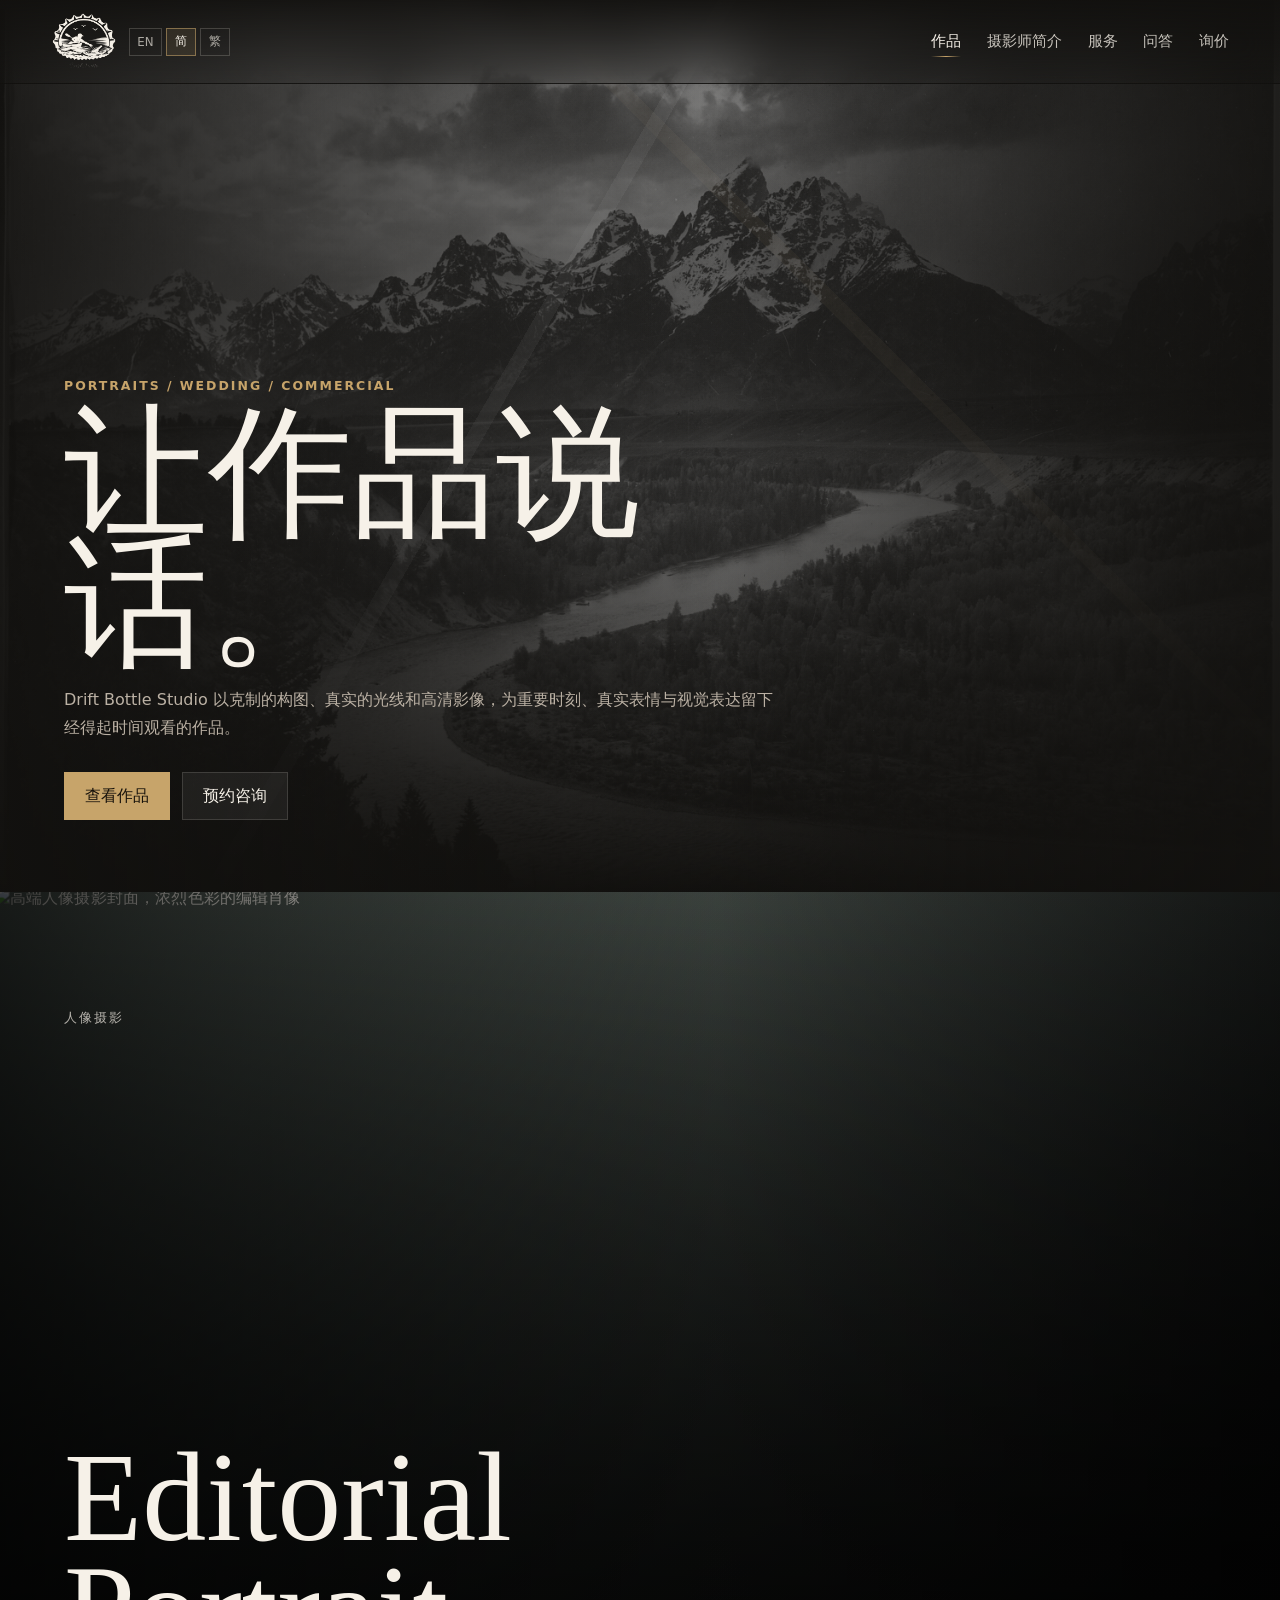
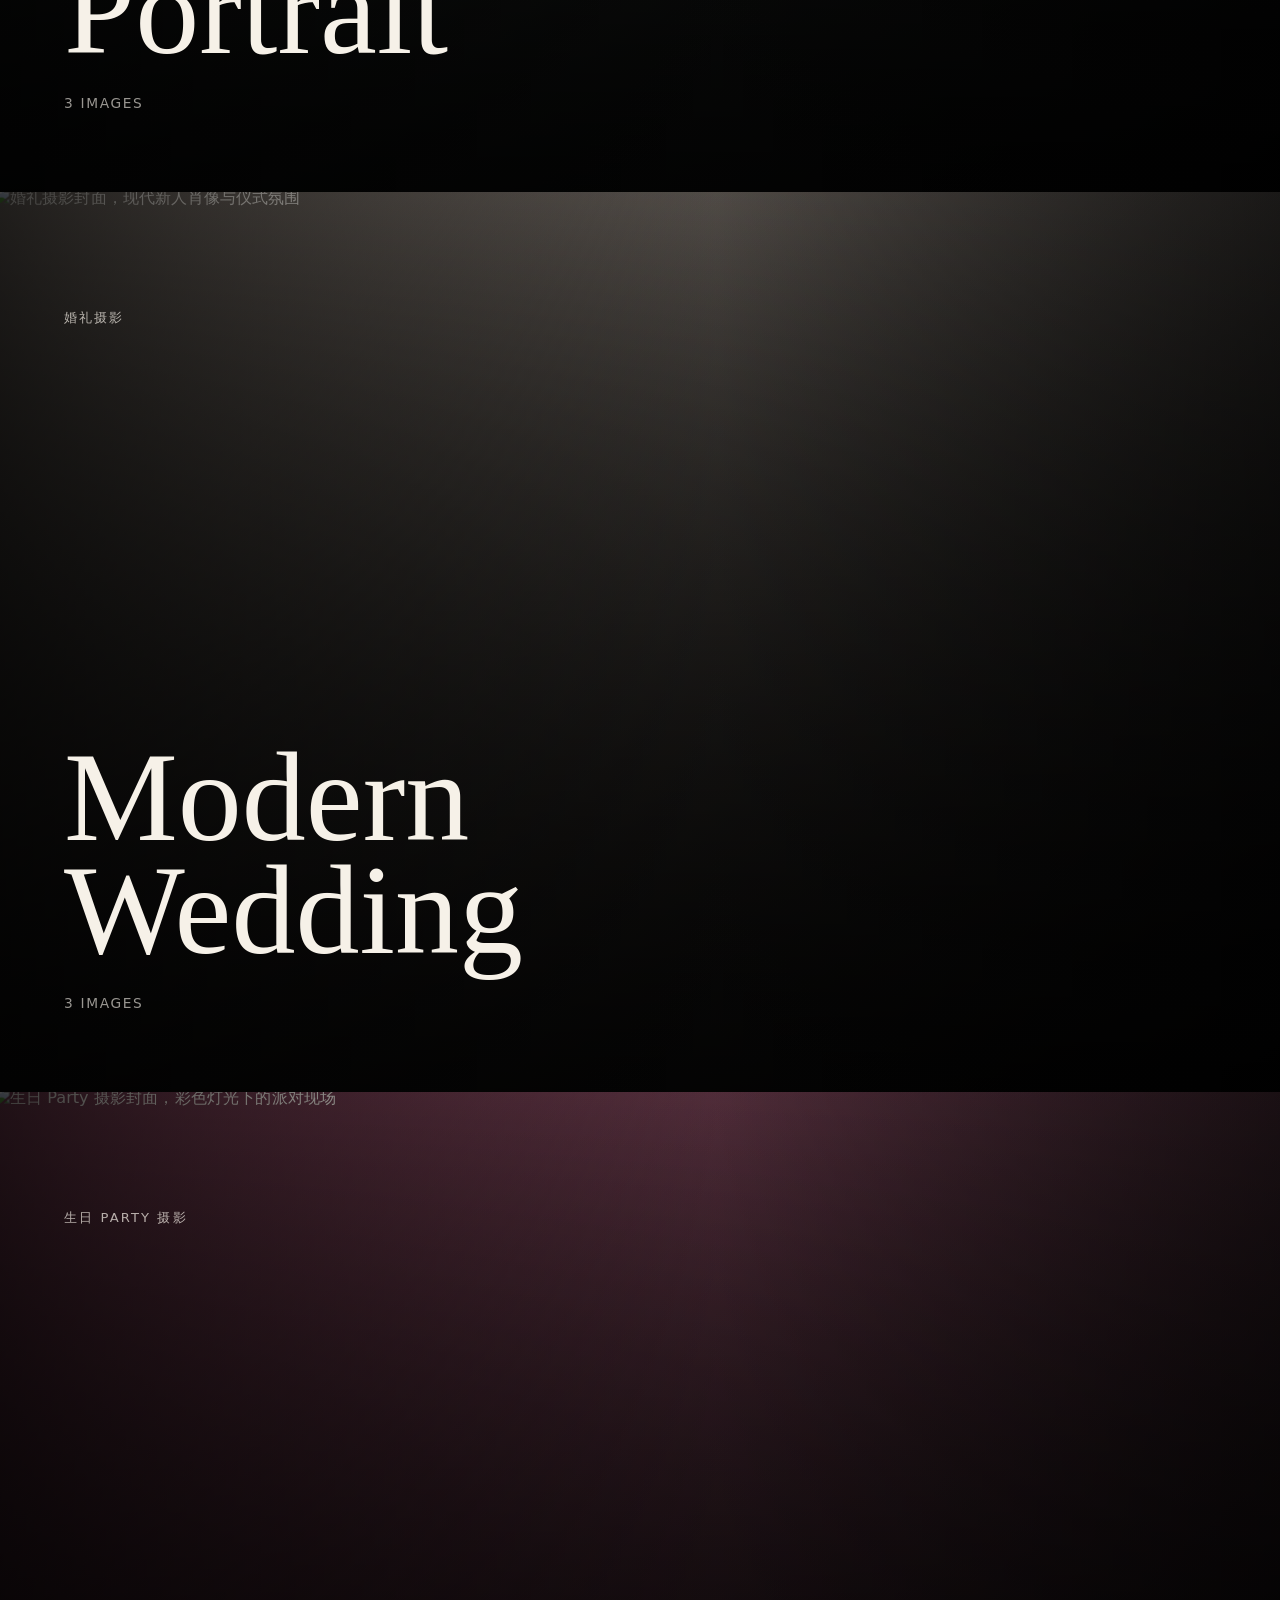
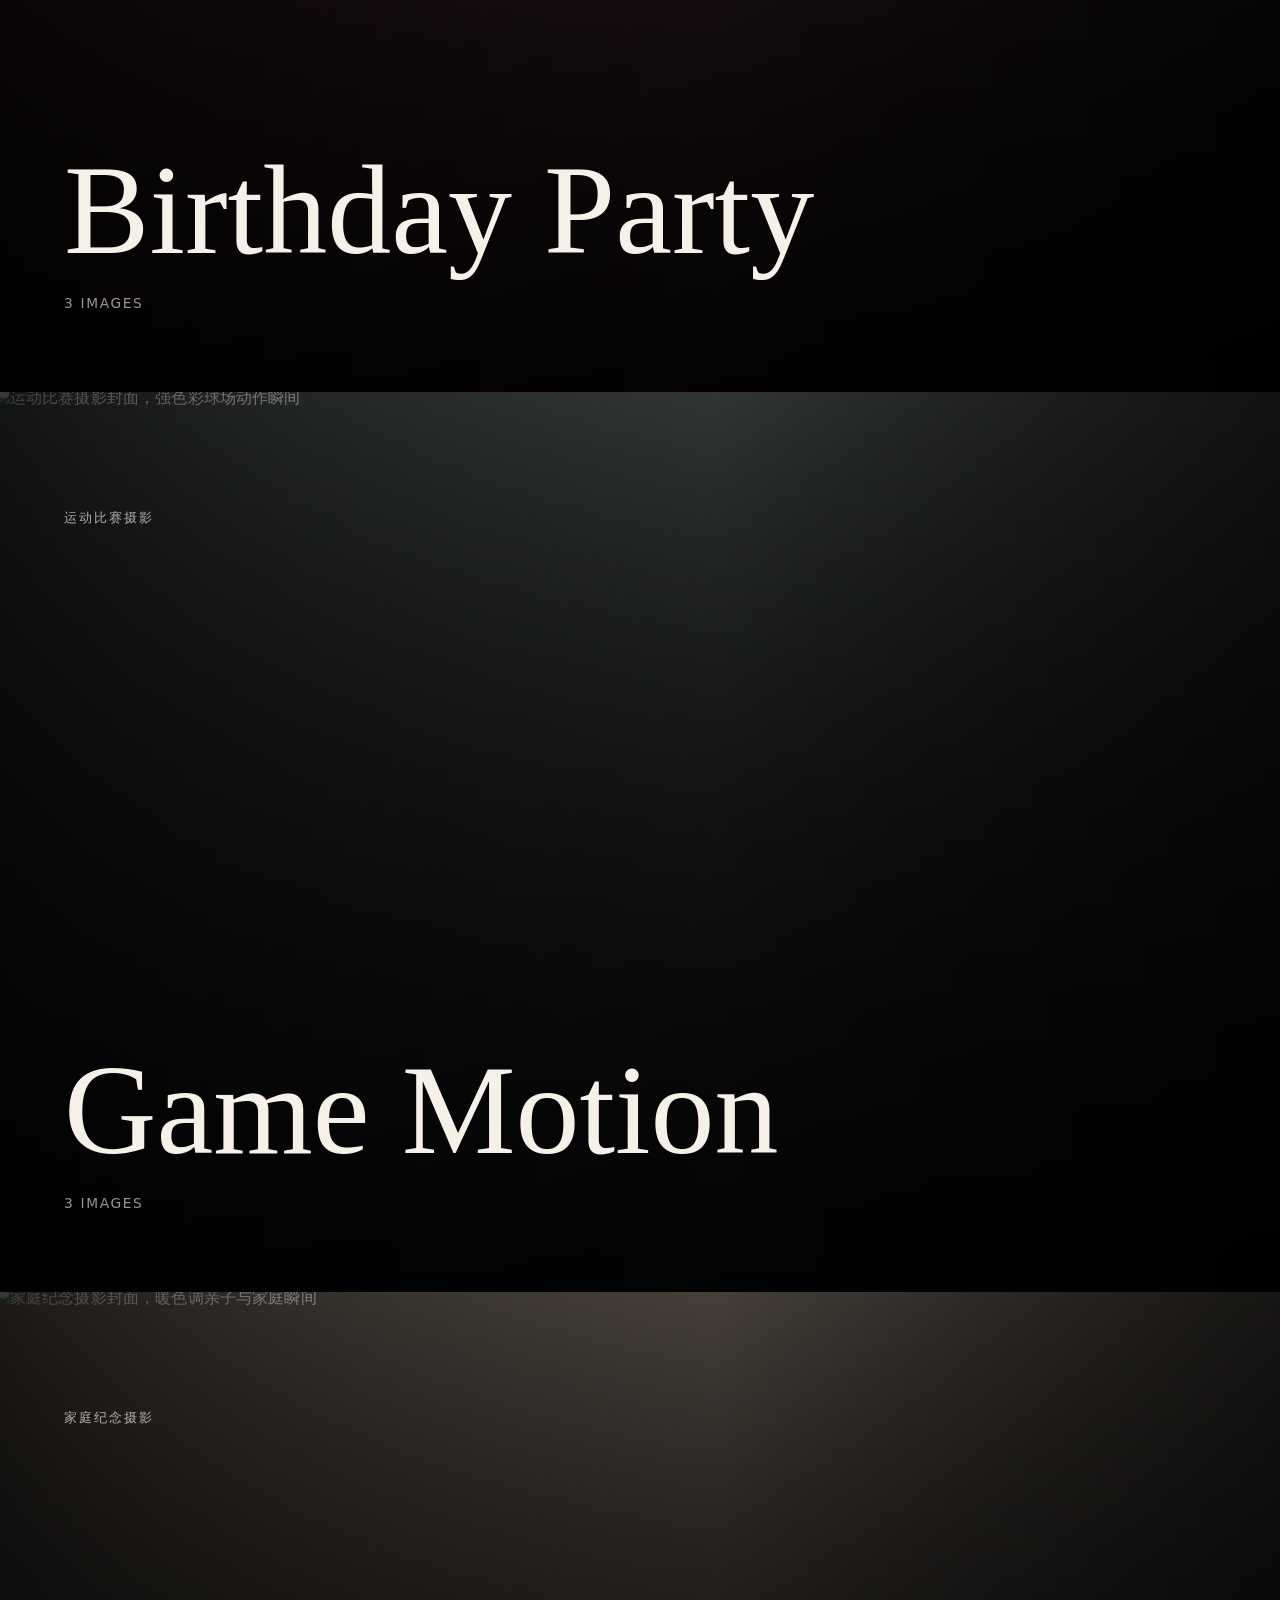
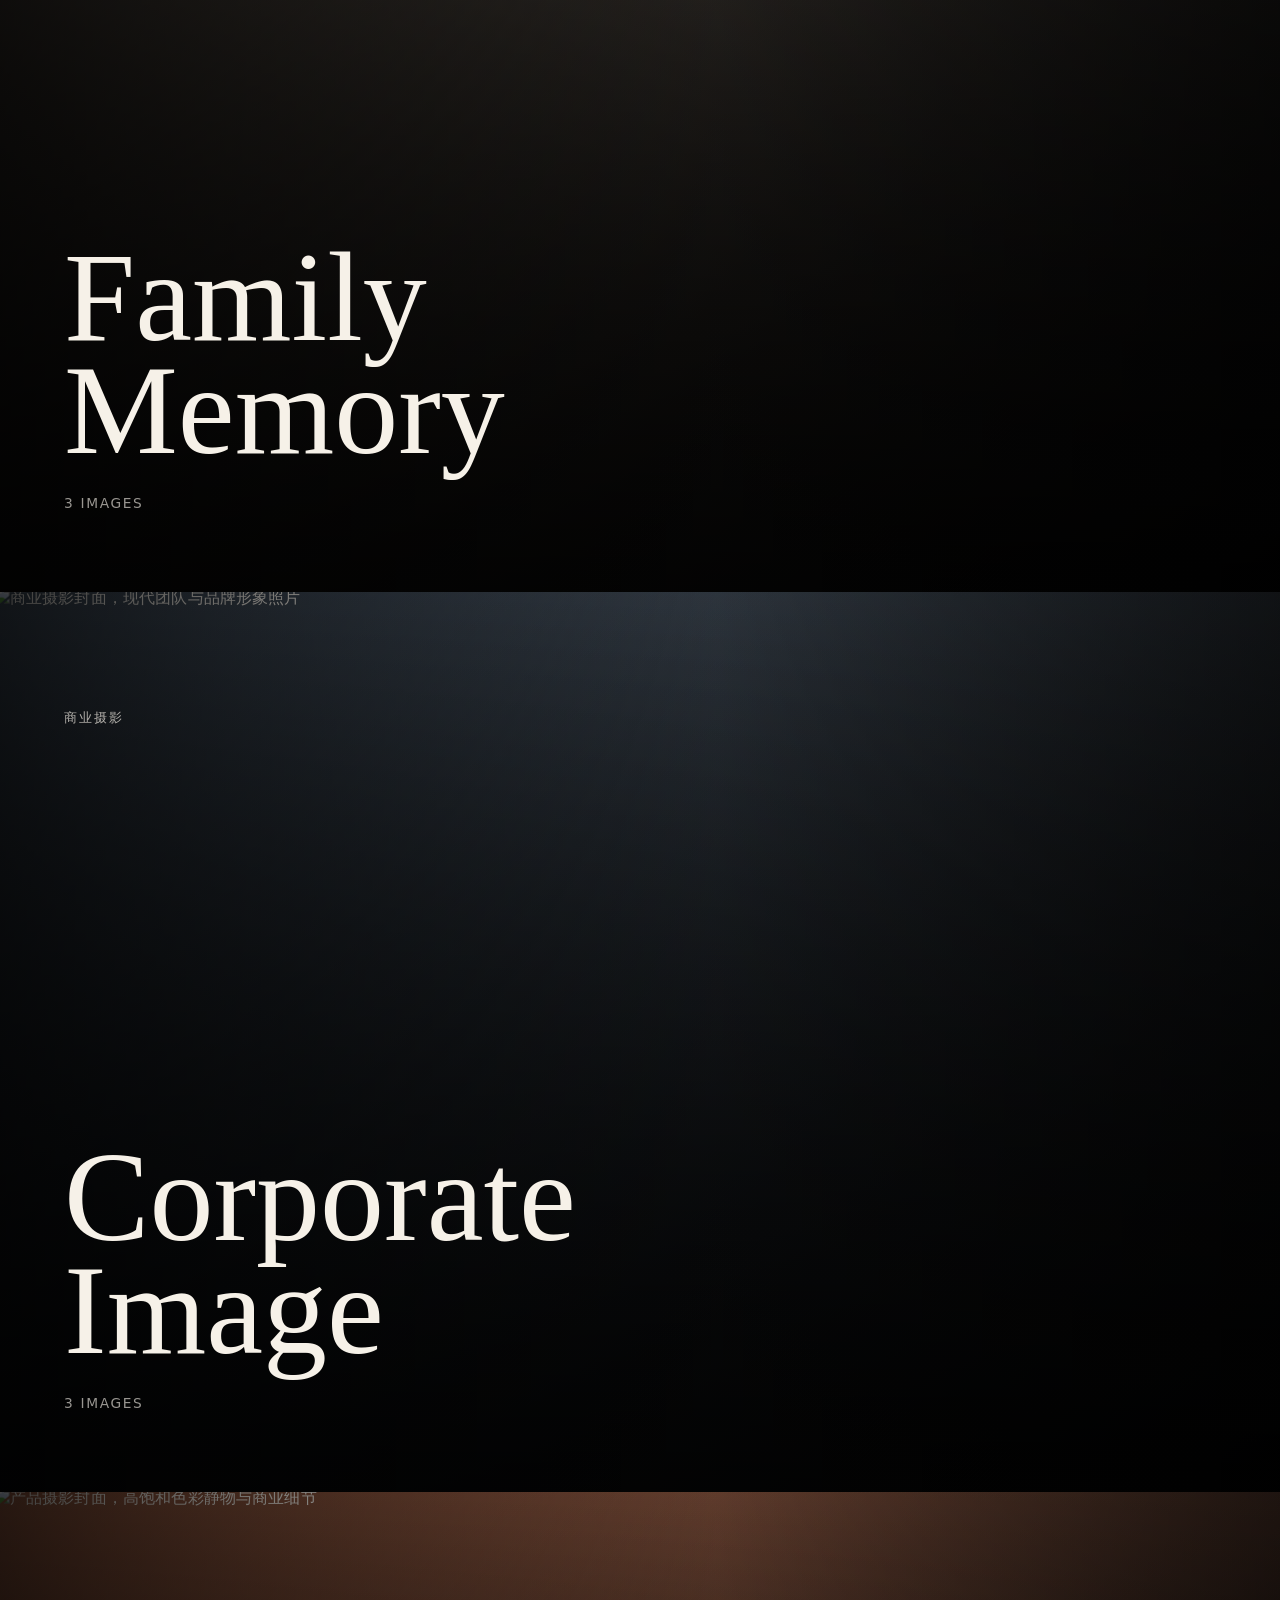
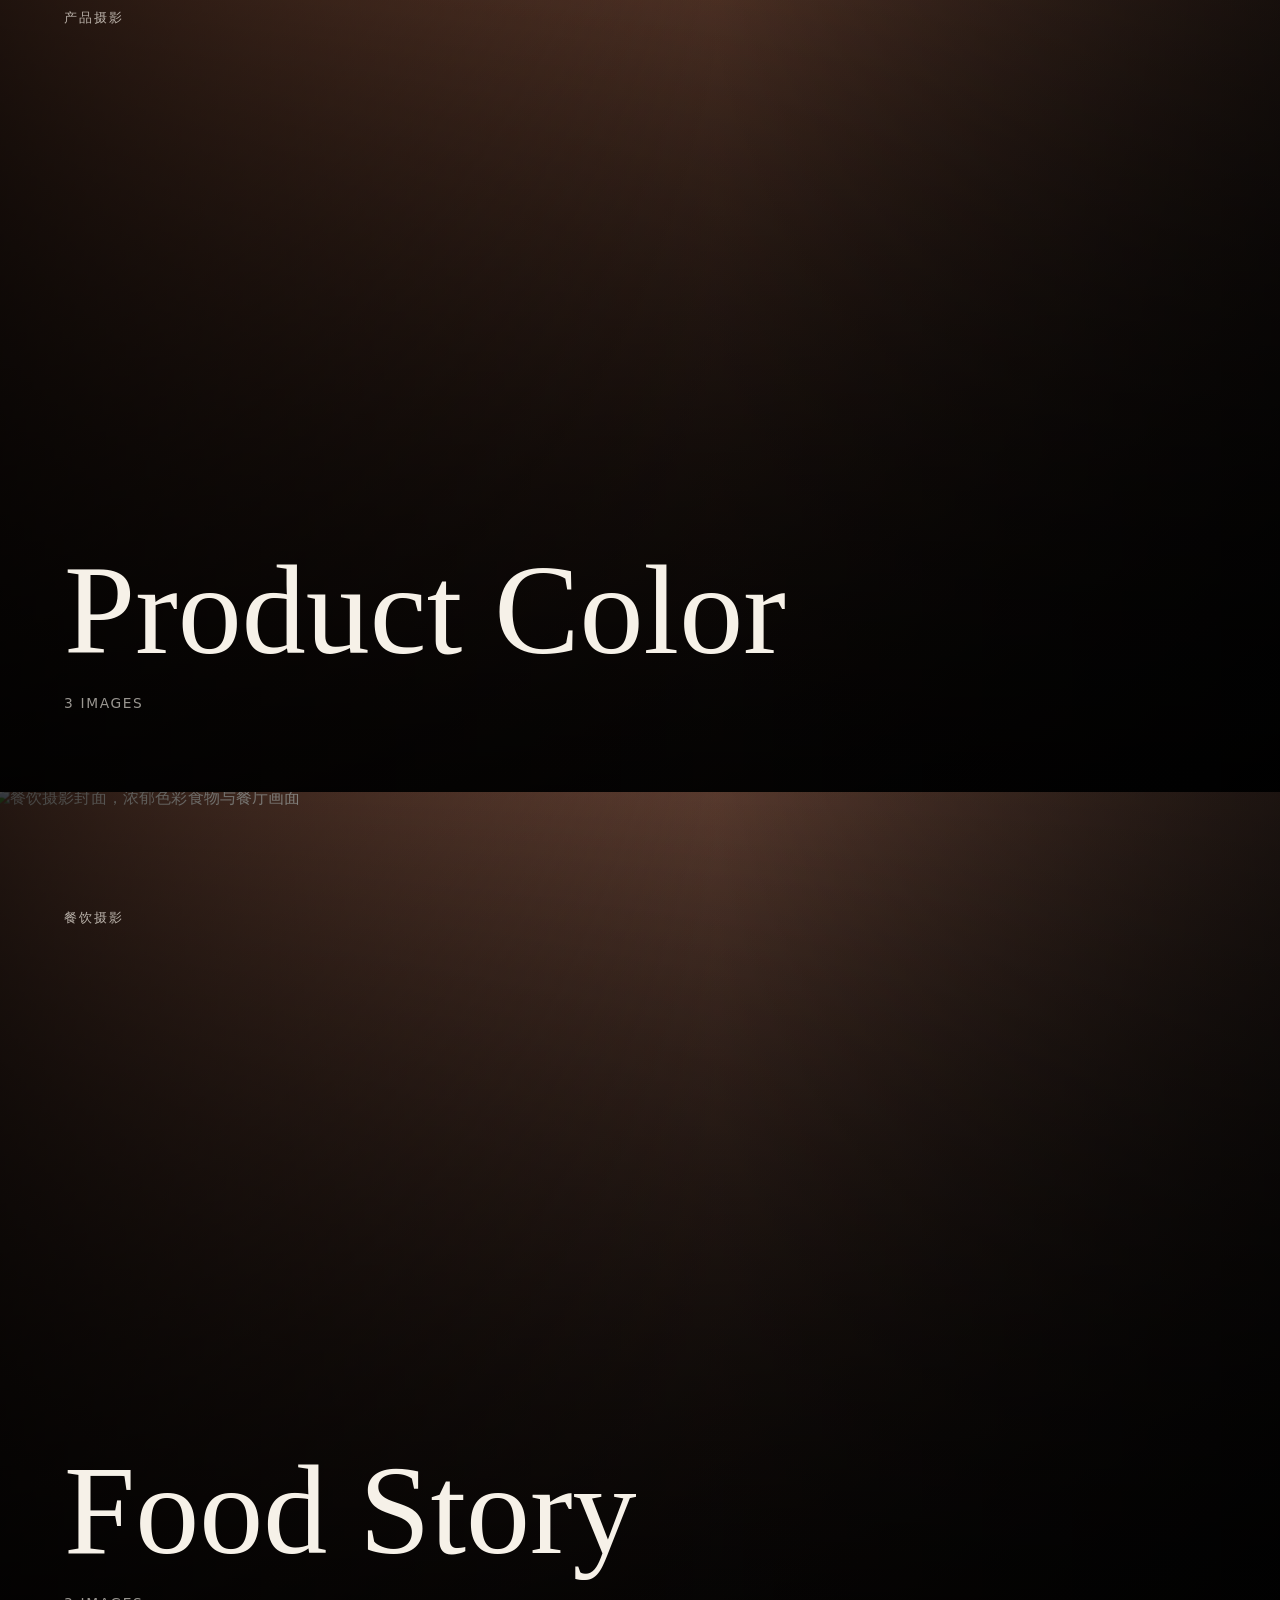
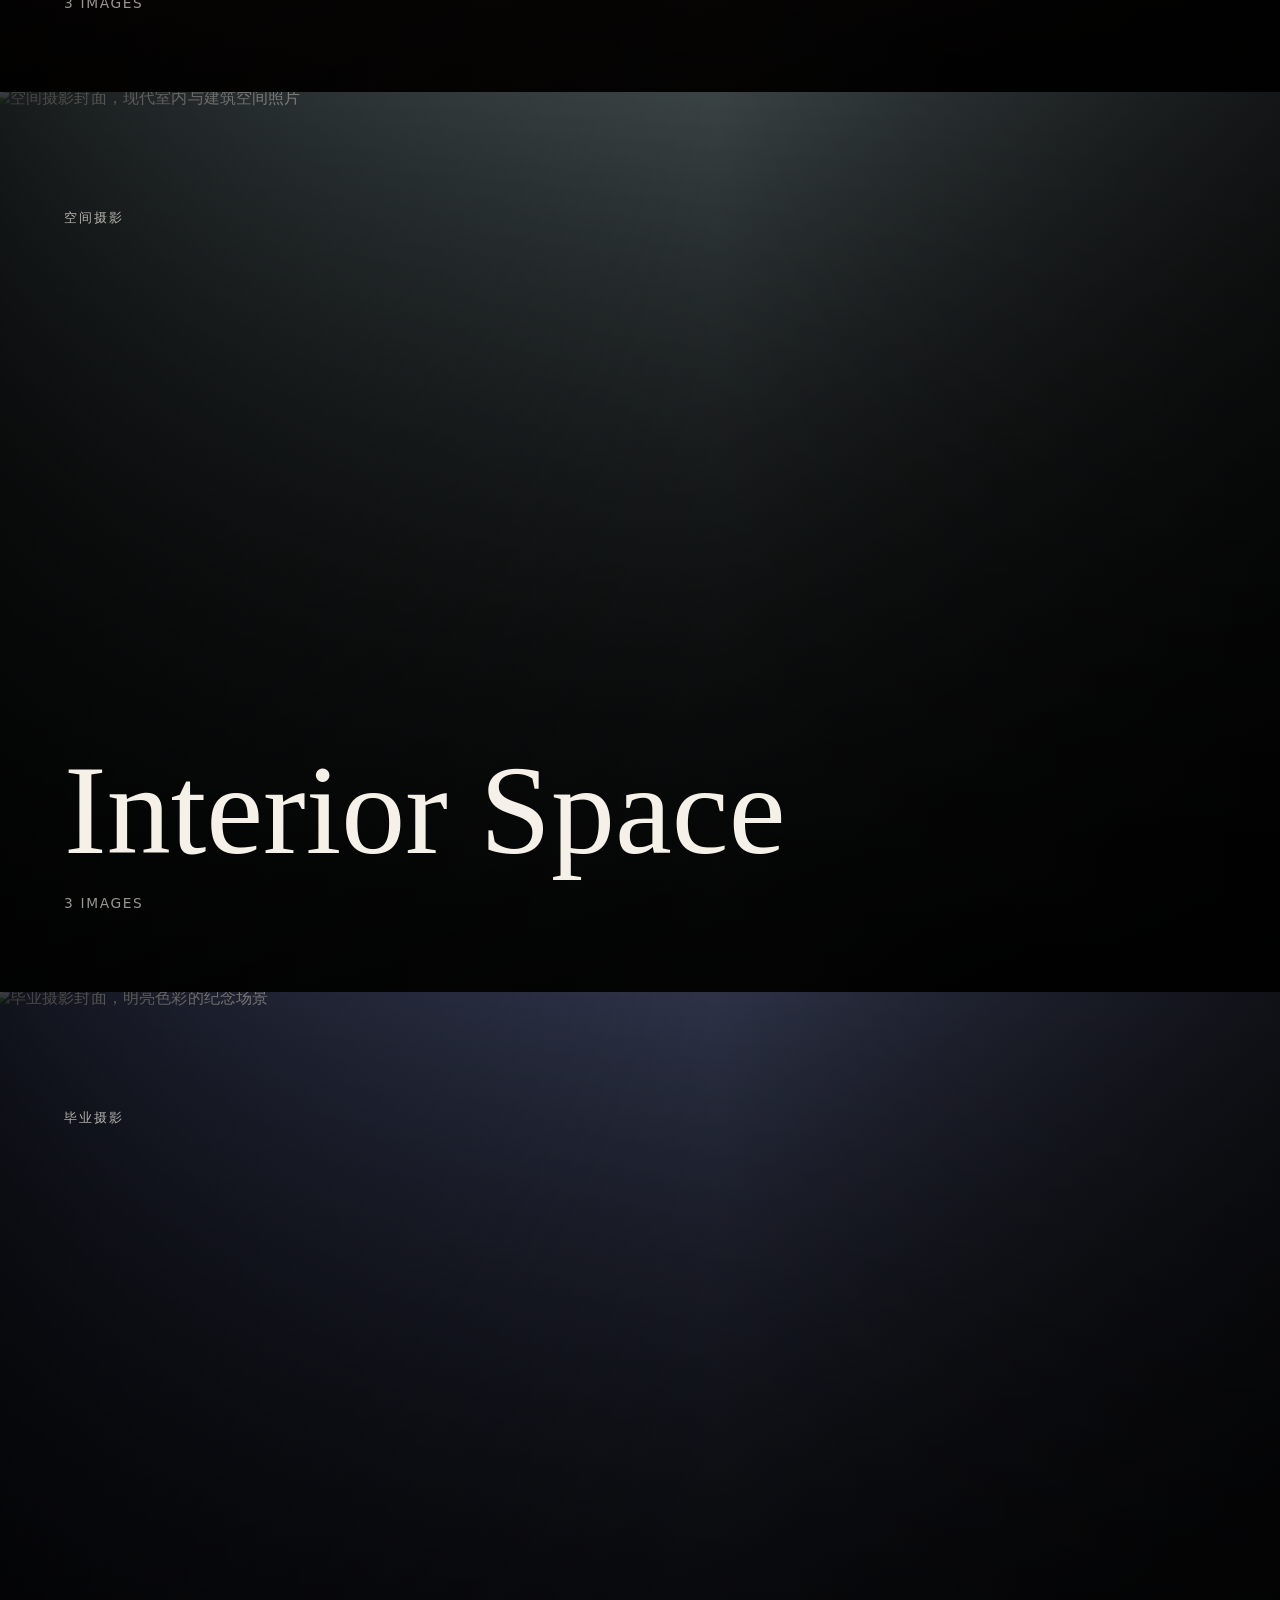
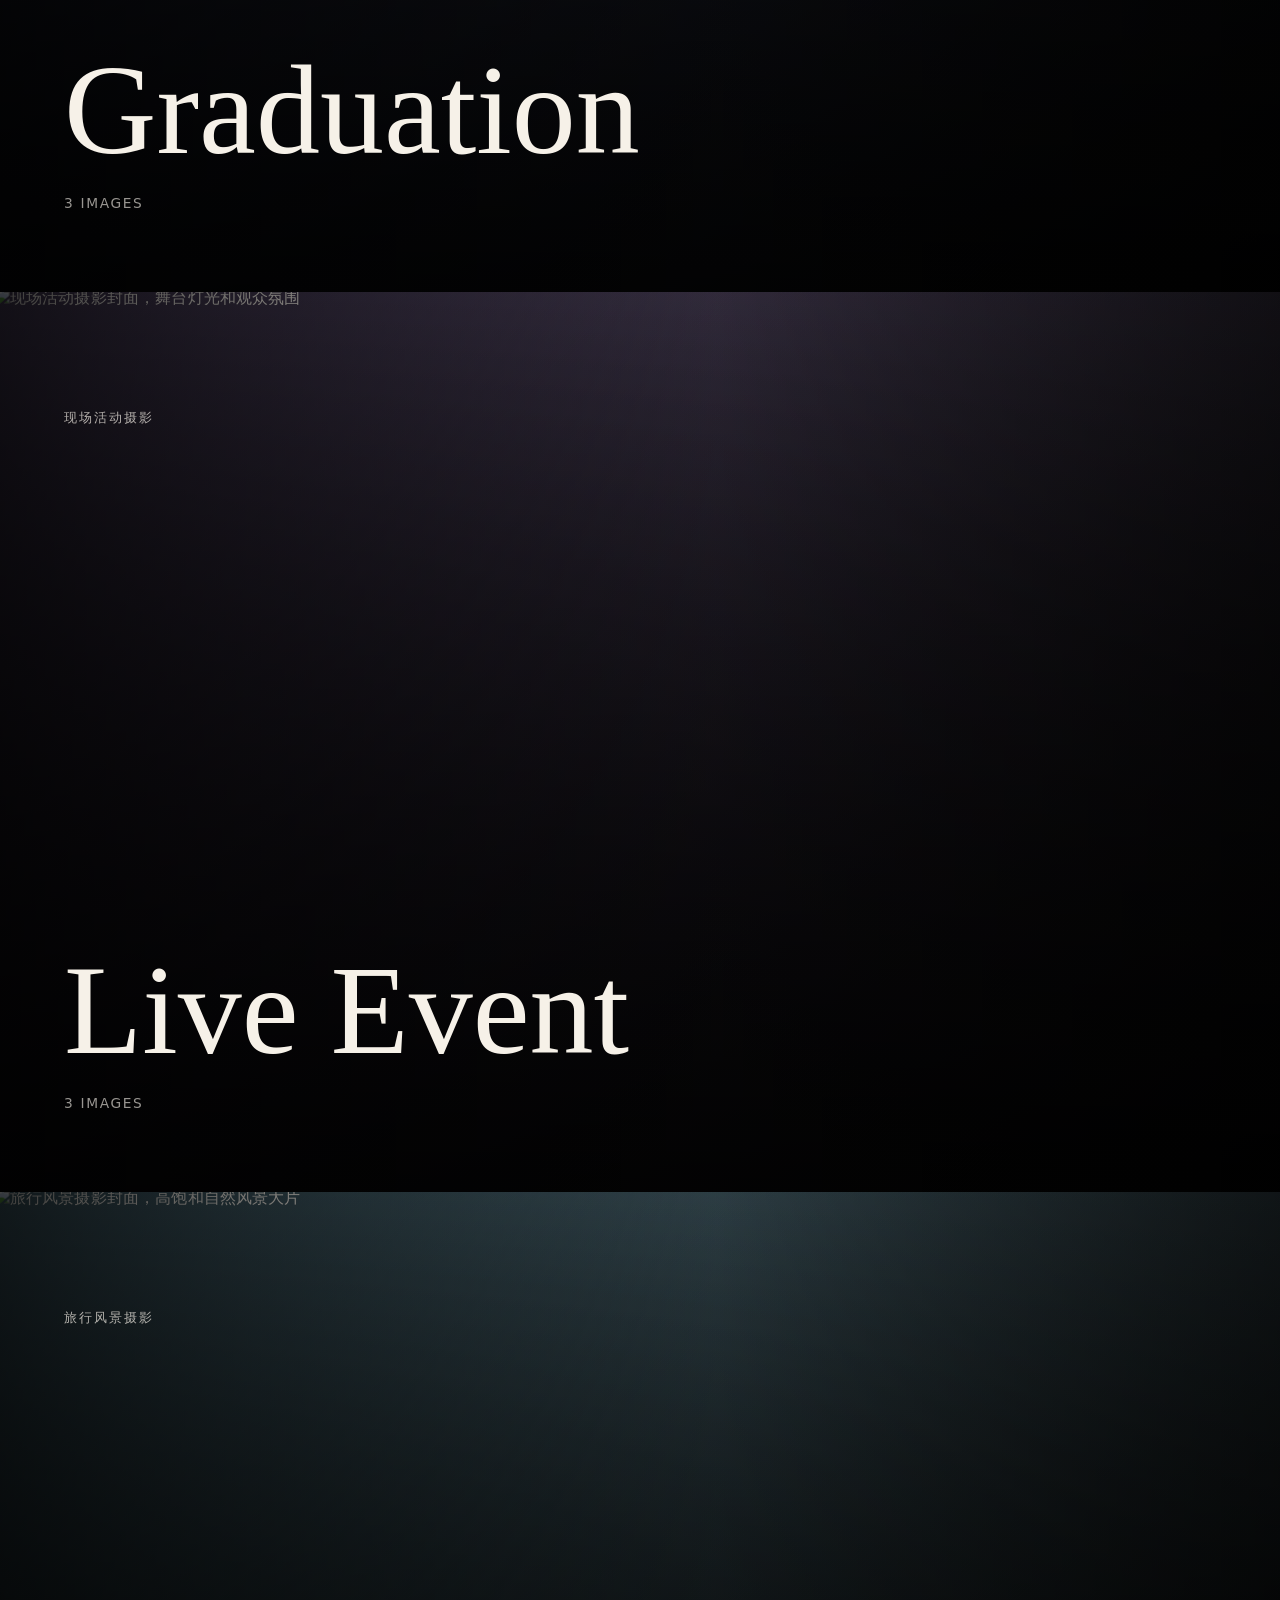
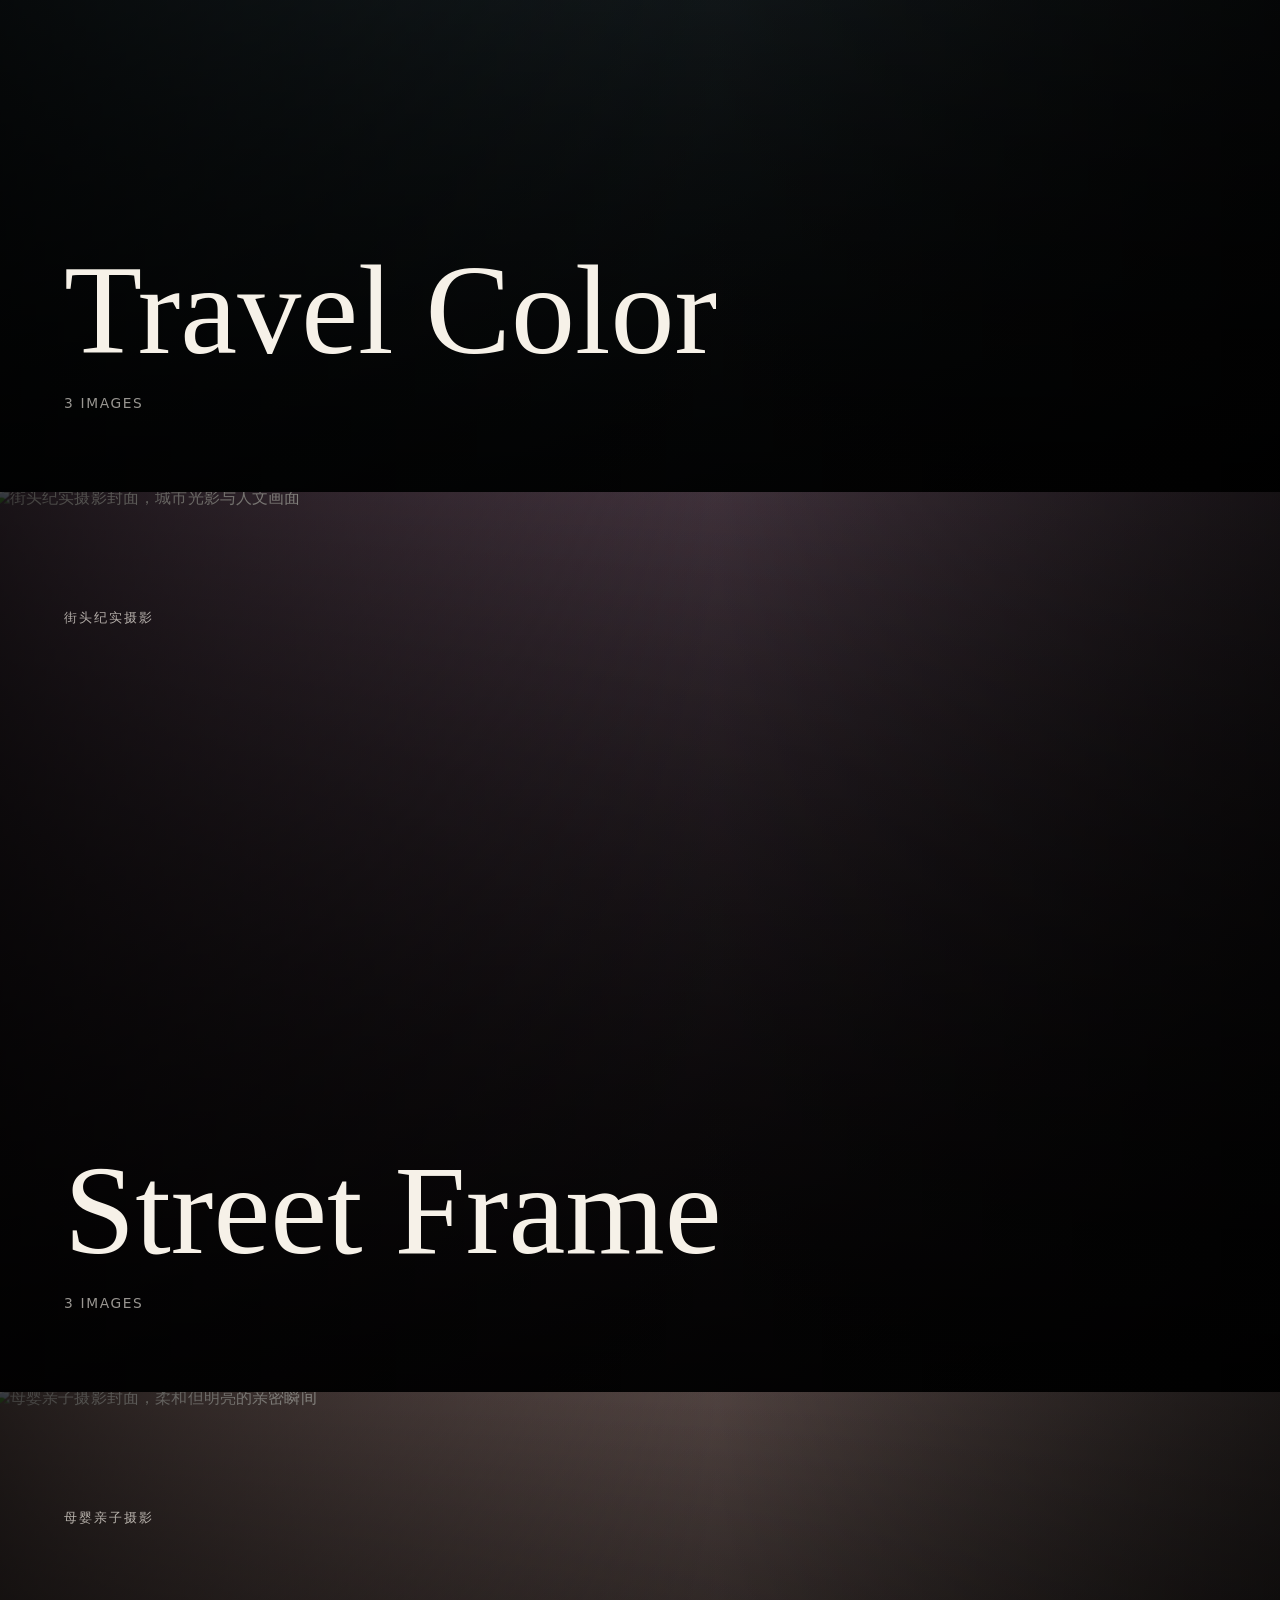
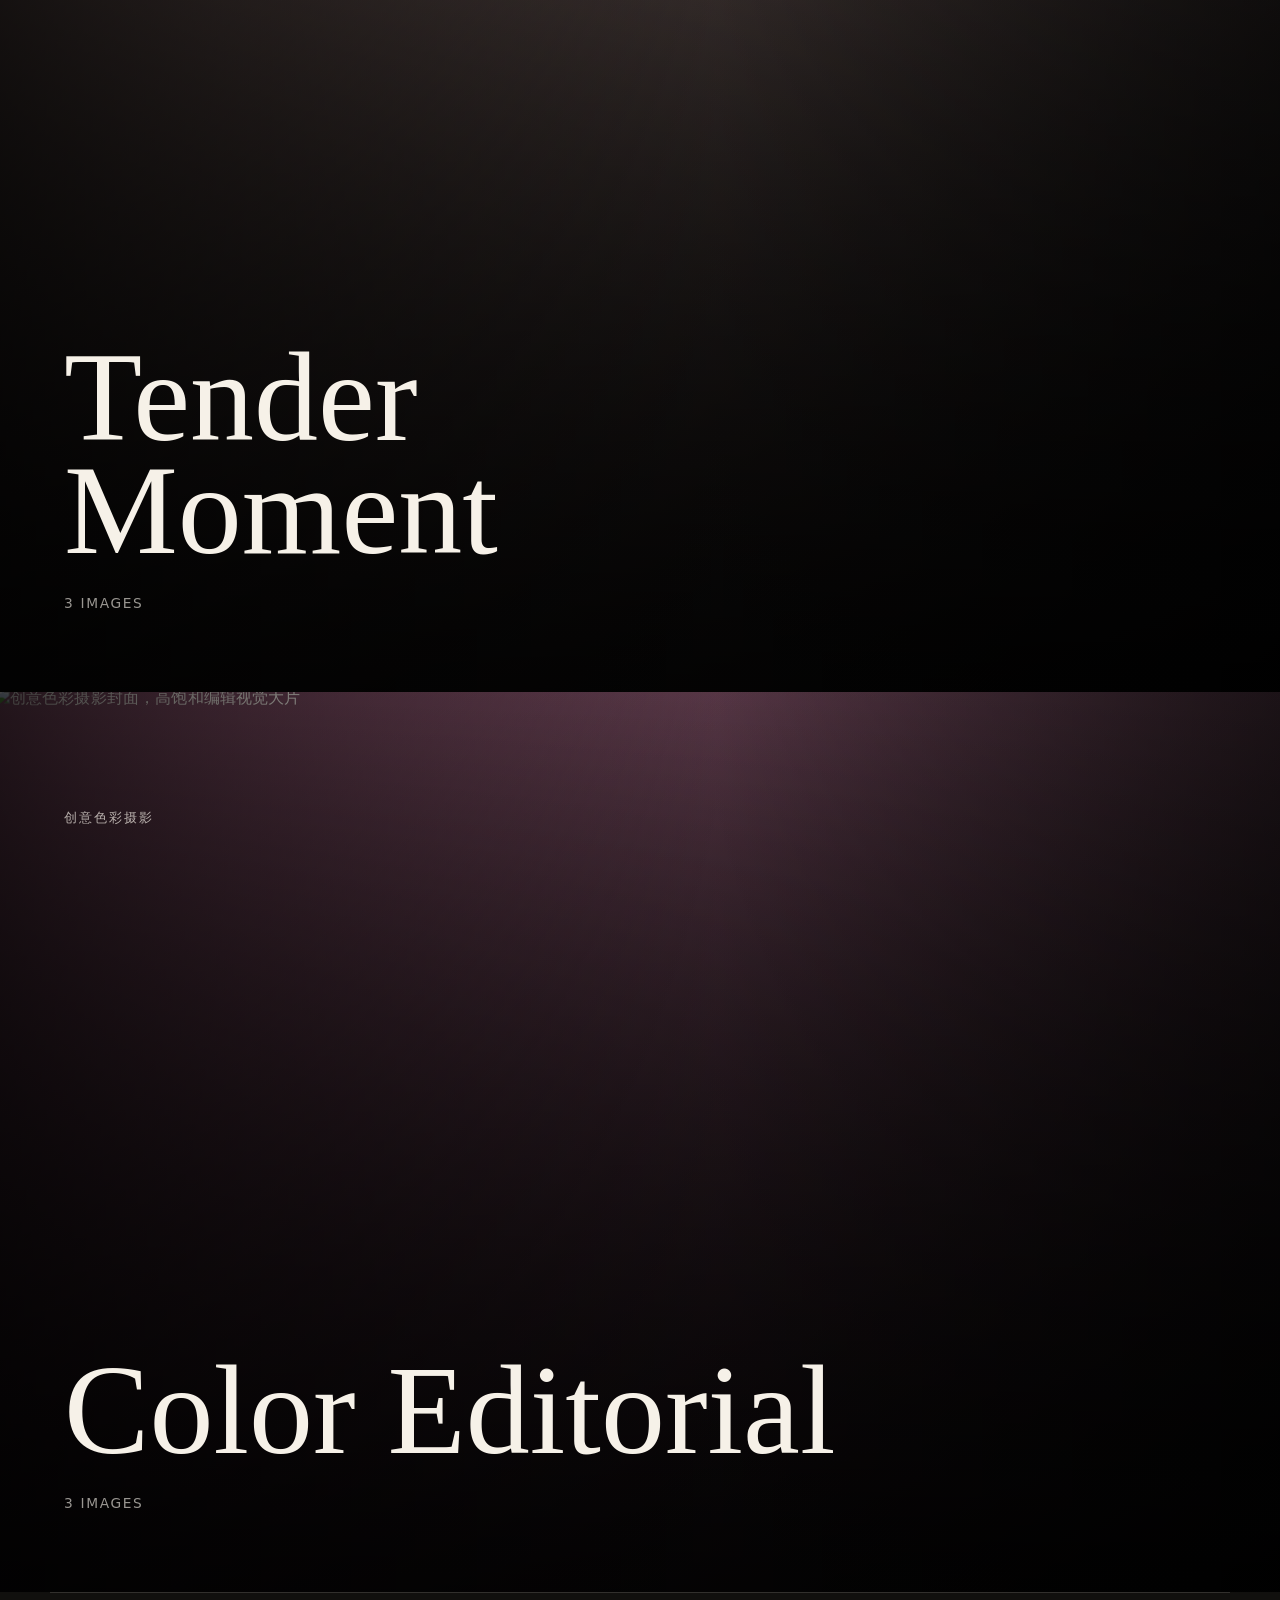
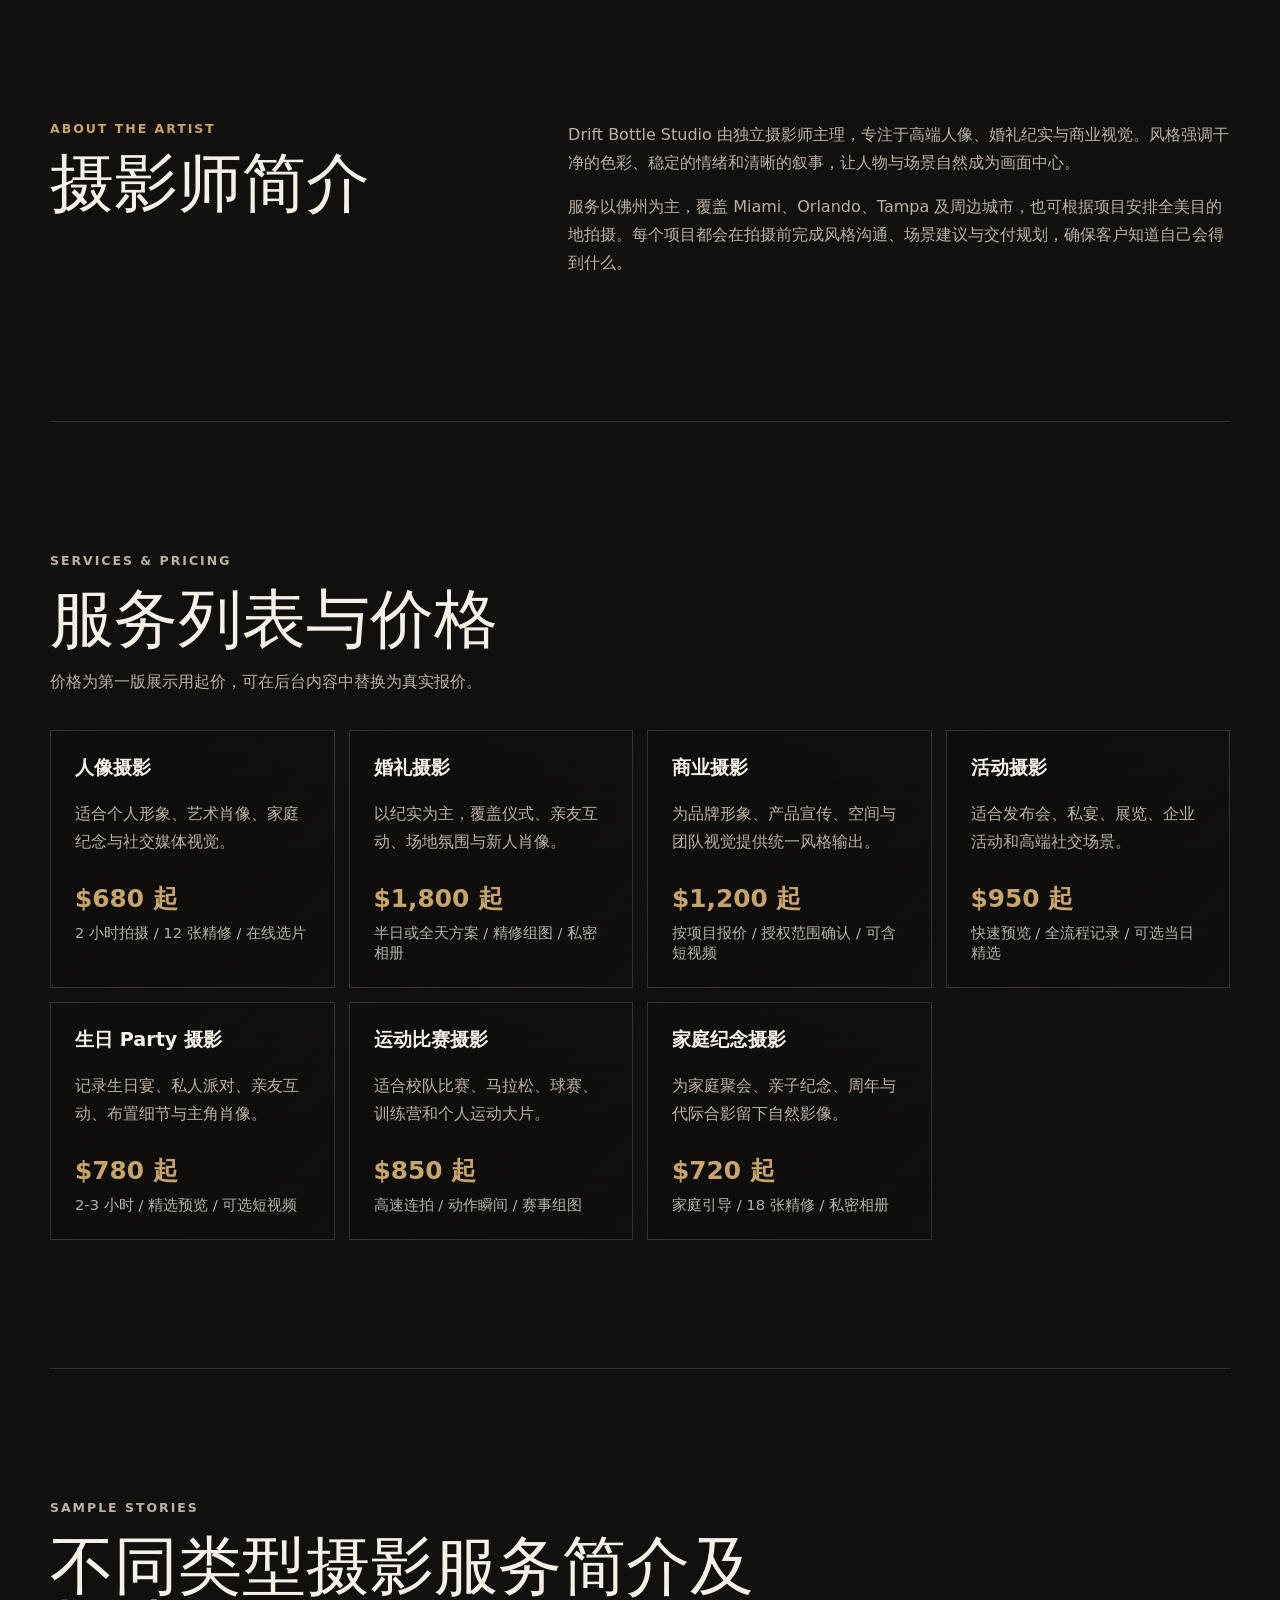
==== zh-cn.html @ a67c3689 "Add multilingual site versions" ====
﻿<!doctype html>
<html lang="zh-CN">
  <head>
    <meta charset="utf-8" />
    <meta name="viewport" content="width=device-width, initial-scale=1" />
    <title>Drift Bottle Studio | 高端摄影作品集与佛州摄影服务</title>
    <meta
      name="description"
      content="Drift Bottle Studio 提供佛州为主的高端人像、婚礼、商业、活动、生日 Party、运动比赛、家庭纪念等摄影服务。浏览 15 个高清作品系列、服务价格、常见问答并提交询价。"
    />
    <meta name="robots" content="index,follow" />
    <meta name="theme-color" content="#11100e" />
    <link rel="canonical" href="https://driftbottlestudio.com/zh-cn.html" />
    <link rel="alternate" hreflang="en" href="https://driftbottlestudio.com/" />
    <link rel="alternate" hreflang="zh-CN" href="https://driftbottlestudio.com/zh-cn.html" />
    <link rel="alternate" hreflang="zh-Hant" href="https://driftbottlestudio.com/zh-hant.html" />
    <link rel="alternate" hreflang="x-default" href="https://driftbottlestudio.com/" />
    <meta property="og:type" content="website" />
    <meta property="og:title" content="Drift Bottle Studio | 高端摄影作品集" />
    <meta
      property="og:description"
      content="以摄影师高清作品为主角的人像、婚礼、商业、活动、生日 Party、运动比赛与家庭纪念摄影官网。"
    />
    <meta property="og:url" content="https://driftbottlestudio.com/zh-cn.html" />
    <meta property="og:image" content="https://driftbottlestudio.com/assets/og.svg" />
    <link rel="stylesheet" href="/styles.css?v=20260710-i18n-a" />
    <script type="application/ld+json">
      {
        "@context": "https://schema.org",
        "@type": "ProfessionalService",
        "name": "Drift Bottle Studio",
        "url": "https://driftbottlestudio.com/",
        "image": "https://driftbottlestudio.com/assets/og.svg",
        "description": "高端人像、婚礼、商业、活动、生日 Party、运动比赛与家庭纪念摄影服务。",
        "priceRange": "$$",
        "areaServed": ["Florida", "Miami", "Orlando", "Tampa", "United States"],
        "sameAs": [],
        "makesOffer": [
          { "@type": "Offer", "name": "人像摄影", "priceSpecification": { "@type": "PriceSpecification", "priceCurrency": "USD", "minPrice": 680 } },
          { "@type": "Offer", "name": "婚礼摄影", "priceSpecification": { "@type": "PriceSpecification", "priceCurrency": "USD", "minPrice": 1800 } },
          { "@type": "Offer", "name": "商业摄影", "priceSpecification": { "@type": "PriceSpecification", "priceCurrency": "USD", "minPrice": 1200 } },
          { "@type": "Offer", "name": "活动摄影", "priceSpecification": { "@type": "PriceSpecification", "priceCurrency": "USD", "minPrice": 950 } },
          { "@type": "Offer", "name": "生日 Party 摄影", "priceSpecification": { "@type": "PriceSpecification", "priceCurrency": "USD", "minPrice": 780 } },
          { "@type": "Offer", "name": "运动比赛摄影", "priceSpecification": { "@type": "PriceSpecification", "priceCurrency": "USD", "minPrice": 850 } },
          { "@type": "Offer", "name": "家庭纪念摄影", "priceSpecification": { "@type": "PriceSpecification", "priceCurrency": "USD", "minPrice": 720 } },
          { "@type": "Offer", "name": "产品摄影", "priceSpecification": { "@type": "PriceSpecification", "priceCurrency": "USD", "minPrice": 900 } },
          { "@type": "Offer", "name": "餐饮摄影", "priceSpecification": { "@type": "PriceSpecification", "priceCurrency": "USD", "minPrice": 850 } },
          { "@type": "Offer", "name": "空间摄影", "priceSpecification": { "@type": "PriceSpecification", "priceCurrency": "USD", "minPrice": 1000 } },
          { "@type": "Offer", "name": "毕业摄影", "priceSpecification": { "@type": "PriceSpecification", "priceCurrency": "USD", "minPrice": 650 } },
          { "@type": "Offer", "name": "旅行风景摄影", "priceSpecification": { "@type": "PriceSpecification", "priceCurrency": "USD", "minPrice": 1200 } },
          { "@type": "Offer", "name": "街头纪实摄影", "priceSpecification": { "@type": "PriceSpecification", "priceCurrency": "USD", "minPrice": 900 } },
          { "@type": "Offer", "name": "母婴亲子摄影", "priceSpecification": { "@type": "PriceSpecification", "priceCurrency": "USD", "minPrice": 780 } },
          { "@type": "Offer", "name": "创意色彩摄影", "priceSpecification": { "@type": "PriceSpecification", "priceCurrency": "USD", "minPrice": 980 } }
        ]
      }
    </script>
    <script type="application/ld+json">
      {
        "@context": "https://schema.org",
        "@type": "FAQPage",
        "mainEntity": [
          {
            "@type": "Question",
            "name": "多久可以交片？",
            "acceptedAnswer": {
              "@type": "Answer",
              "text": "精选预览通常 3-5 个工作日内提供，完整精修一般 2-4 周交付，具体随项目体量确认。"
            }
          },
          {
            "@type": "Question",
            "name": "是否可以异地拍摄？",
            "acceptedAnswer": {
              "@type": "Answer",
              "text": "可以。佛州以外的拍摄会根据交通、住宿和时间安排单独报价。"
            }
          },
          {
            "@type": "Question",
            "name": "如何预约档期？",
            "acceptedAnswer": {
              "@type": "Answer",
              "text": "提交询价表单后，摄影师会回复拍摄建议、报价与可选档期。确认后支付定金锁定时间。"
            }
          }
        ]
      }
    </script>
  </head>
  <body>
    <header class="site-header">
      <div class="brand-tools">
        <a class="brand" href="#top" aria-label="Drift Bottle Studio home">
          <img class="brand-logo" src="/assets/logo-drift-bottle-transparent-20260710.png?v=logo-20260710b" alt="Drift Bottle Photography" />
        </a>
        <div class="language-switcher" aria-label="Language selector">
          <a href="/" hreflang="en">EN</a>
          <a href="/zh-cn.html" hreflang="zh-CN" class="is-current" aria-current="page">&#31616;</a>
          <a href="/zh-hant.html" hreflang="zh-Hant">&#32321;</a>
        </div>
      </div>
      <nav aria-label="主导航">
        <span class="nav-indicator" aria-hidden="true"></span>
        <a href="#portfolio">作品</a>
        <a href="#about">摄影师简介</a>
        <a href="#services">服务</a>
        <a href="#faq">问答</a>
        <a href="#inquiry">询价</a>
      </nav>
    </header>

    <main id="top">
      <section class="hero" aria-label="摄影作品首屏">
        <div class="hero-media hero-a" role="img" aria-label="公共领域黑白风景摄影，占位展示艺术氛围"></div>
        <div class="hero-media hero-b"></div>
        <div class="hero-copy">
          <p class="eyebrow">Portraits / Wedding / Commercial</p>
          <h1>让作品说话。</h1>
          <p>
            Drift Bottle Studio 以克制的构图、真实的光线和高清影像，为重要时刻、真实表情与视觉表达留下经得起时间观看的作品。
          </p>
          <div class="hero-actions">
            <a class="button primary" href="#portfolio">查看作品</a>
            <a class="button ghost" href="#inquiry">预约咨询</a>
          </div>
        </div>
      </section>

      <section id="portfolio" class="section portfolio">
        <div class="section-heading">
          <p class="eyebrow">Selected Works</p>
          <h2>精选高清作品</h2>
          <p>先以高饱和现代样片建立视觉方向。点击任一封面，可浏览同类更多大图；后续替换为摄影师本人作品时，结构与 SEO 信息保持不变。</p>
        </div>
        <div class="gallery" aria-label="作品集">
          <button class="work tall" data-category="人像摄影" data-title="Editorial Portrait" data-image="https://images.pexels.com/photos/1858175/pexels-photo-1858175.jpeg?auto=compress&amp;cs=tinysrgb&amp;w=1800" data-gallery="https://images.pexels.com/photos/1858175/pexels-photo-1858175.jpeg?auto=compress&amp;cs=tinysrgb&amp;w=1800|https://images.pexels.com/photos/1239291/pexels-photo-1239291.jpeg?auto=compress&amp;cs=tinysrgb&amp;w=1800|https://images.pexels.com/photos/774909/pexels-photo-774909.jpeg?auto=compress&amp;cs=tinysrgb&amp;w=1800" style="--tone: #4c5a51; --image: url('https://images.pexels.com/photos/1858175/pexels-photo-1858175.jpeg?auto=compress&amp;cs=tinysrgb&amp;w=1800');">
            <img src="https://images.pexels.com/photos/1858175/pexels-photo-1858175.jpeg?auto=compress&amp;cs=tinysrgb&amp;w=1400" alt="高端人像摄影封面，浓烈色彩的编辑肖像" loading="eager" />
            <span>Editorial Portrait</span>
            <em>3 images</em>
          </button>
          <button class="work wide" data-category="婚礼摄影" data-title="Modern Wedding" data-image="https://images.pexels.com/photos/1024993/pexels-photo-1024993.jpeg?auto=compress&amp;cs=tinysrgb&amp;w=1800" data-gallery="https://images.pexels.com/photos/1024993/pexels-photo-1024993.jpeg?auto=compress&amp;cs=tinysrgb&amp;w=1800|https://images.pexels.com/photos/1779491/pexels-photo-1779491.jpeg?auto=compress&amp;cs=tinysrgb&amp;w=1800|https://images.pexels.com/photos/169198/pexels-photo-169198.jpeg?auto=compress&amp;cs=tinysrgb&amp;w=1800" style="--tone: #7a6f65; --image: url('https://images.pexels.com/photos/1024993/pexels-photo-1024993.jpeg?auto=compress&amp;cs=tinysrgb&amp;w=1800');">
            <img src="https://images.pexels.com/photos/1024993/pexels-photo-1024993.jpeg?auto=compress&amp;cs=tinysrgb&amp;w=1400" alt="婚礼摄影封面，现代新人肖像与仪式氛围" loading="lazy" />
            <span>Modern Wedding</span>
            <em>3 images</em>
          </button>
          <button class="work" data-category="生日 Party 摄影" data-title="Birthday Party" data-image="https://images.pexels.com/photos/1190298/pexels-photo-1190298.jpeg?auto=compress&amp;cs=tinysrgb&amp;w=1800" data-gallery="https://images.pexels.com/photos/1190298/pexels-photo-1190298.jpeg?auto=compress&amp;cs=tinysrgb&amp;w=1800|https://images.pexels.com/photos/587741/pexels-photo-587741.jpeg?auto=compress&amp;cs=tinysrgb&amp;w=1800|https://images.pexels.com/photos/2263436/pexels-photo-2263436.jpeg?auto=compress&amp;cs=tinysrgb&amp;w=1800" style="--tone: #7b2e4a; --image: url('https://images.pexels.com/photos/1190298/pexels-photo-1190298.jpeg?auto=compress&amp;cs=tinysrgb&amp;w=1800');">
            <img src="https://images.pexels.com/photos/1190298/pexels-photo-1190298.jpeg?auto=compress&amp;cs=tinysrgb&amp;w=1400" alt="生日 Party 摄影封面，彩色灯光下的派对现场" loading="lazy" />
            <span>Birthday Party</span>
            <em>3 images</em>
          </button>
          <button class="work" data-category="运动比赛摄影" data-title="Game Motion" data-image="https://images.pexels.com/photos/2747449/pexels-photo-2747449.jpeg?auto=compress&amp;cs=tinysrgb&amp;w=1800" data-gallery="https://images.pexels.com/photos/2747449/pexels-photo-2747449.jpeg?auto=compress&amp;cs=tinysrgb&amp;w=1800|https://images.pexels.com/photos/3621104/pexels-photo-3621104.jpeg?auto=compress&amp;cs=tinysrgb&amp;w=1800|https://images.pexels.com/photos/114296/pexels-photo-114296.jpeg?auto=compress&amp;cs=tinysrgb&amp;w=1800" style="--tone: #37413d; --image: url('https://images.pexels.com/photos/2747449/pexels-photo-2747449.jpeg?auto=compress&amp;cs=tinysrgb&amp;w=1800');">
            <img src="https://images.pexels.com/photos/2747449/pexels-photo-2747449.jpeg?auto=compress&amp;cs=tinysrgb&amp;w=1400" alt="运动比赛摄影封面，强色彩球场动作瞬间" loading="lazy" />
            <span>Game Motion</span>
            <em>3 images</em>
          </button>
          <button class="work tall" data-category="家庭纪念摄影" data-title="Family Memory" data-image="https://images.pexels.com/photos/2253870/pexels-photo-2253870.jpeg?auto=compress&amp;cs=tinysrgb&amp;w=1800" data-gallery="https://images.pexels.com/photos/2253870/pexels-photo-2253870.jpeg?auto=compress&amp;cs=tinysrgb&amp;w=1800|https://images.pexels.com/photos/1004014/pexels-photo-1004014.jpeg?auto=compress&amp;cs=tinysrgb&amp;w=1800|https://images.pexels.com/photos/167964/pexels-photo-167964.jpeg?auto=compress&amp;cs=tinysrgb&amp;w=1800" style="--tone: #66584a; --image: url('https://images.pexels.com/photos/2253870/pexels-photo-2253870.jpeg?auto=compress&amp;cs=tinysrgb&amp;w=1800');">
            <img src="https://images.pexels.com/photos/2253870/pexels-photo-2253870.jpeg?auto=compress&amp;cs=tinysrgb&amp;w=1400" alt="家庭纪念摄影封面，暖色调亲子与家庭瞬间" loading="lazy" />
            <span>Family Memory</span>
            <em>3 images</em>
          </button>
          <button class="work wide" data-category="商业摄影" data-title="Corporate Image" data-image="https://images.pexels.com/photos/3184291/pexels-photo-3184291.jpeg?auto=compress&amp;cs=tinysrgb&amp;w=1800" data-gallery="https://images.pexels.com/photos/3184291/pexels-photo-3184291.jpeg?auto=compress&amp;cs=tinysrgb&amp;w=1800|https://images.pexels.com/photos/3184418/pexels-photo-3184418.jpeg?auto=compress&amp;cs=tinysrgb&amp;w=1800|https://images.pexels.com/photos/3183197/pexels-photo-3183197.jpeg?auto=compress&amp;cs=tinysrgb&amp;w=1800" style="--tone: #2f3f51; --image: url('https://images.pexels.com/photos/3184291/pexels-photo-3184291.jpeg?auto=compress&amp;cs=tinysrgb&amp;w=1800');">
            <img src="https://images.pexels.com/photos/3184291/pexels-photo-3184291.jpeg?auto=compress&amp;cs=tinysrgb&amp;w=1400" alt="商业摄影封面，现代团队与品牌形象照片" loading="lazy" />
            <span>Corporate Image</span>
            <em>3 images</em>
          </button>
          <button class="work" data-category="产品摄影" data-title="Product Color" data-image="https://images.pexels.com/photos/376464/pexels-photo-376464.jpeg?auto=compress&amp;cs=tinysrgb&amp;w=1800" data-gallery="https://images.pexels.com/photos/376464/pexels-photo-376464.jpeg?auto=compress&amp;cs=tinysrgb&amp;w=1800|https://images.pexels.com/photos/941861/pexels-photo-941861.jpeg?auto=compress&amp;cs=tinysrgb&amp;w=1800|https://images.pexels.com/photos/1640777/pexels-photo-1640777.jpeg?auto=compress&amp;cs=tinysrgb&amp;w=1800" style="--tone: #9a4e2d; --image: url('https://images.pexels.com/photos/376464/pexels-photo-376464.jpeg?auto=compress&amp;cs=tinysrgb&amp;w=1800');">
            <img src="https://images.pexels.com/photos/376464/pexels-photo-376464.jpeg?auto=compress&amp;cs=tinysrgb&amp;w=1400" alt="产品摄影封面，高饱和色彩静物与商业细节" loading="lazy" />
            <span>Product Color</span>
            <em>3 images</em>
          </button>
          <button class="work" data-category="餐饮摄影" data-title="Food Story" data-image="https://images.pexels.com/photos/70497/pexels-photo-70497.jpeg?auto=compress&amp;cs=tinysrgb&amp;w=1800" data-gallery="https://images.pexels.com/photos/70497/pexels-photo-70497.jpeg?auto=compress&amp;cs=tinysrgb&amp;w=1800|https://images.pexels.com/photos/3768916/pexels-photo-3768916.jpeg?auto=compress&amp;cs=tinysrgb&amp;w=1800|https://images.pexels.com/photos/358574/pexels-photo-358574.jpeg?auto=compress&amp;cs=tinysrgb&amp;w=1800" style="--tone: #8a4a30; --image: url('https://images.pexels.com/photos/70497/pexels-photo-70497.jpeg?auto=compress&amp;cs=tinysrgb&amp;w=1800');">
            <img src="https://images.pexels.com/photos/70497/pexels-photo-70497.jpeg?auto=compress&amp;cs=tinysrgb&amp;w=1400" alt="餐饮摄影封面，浓郁色彩食物与餐厅画面" loading="lazy" />
            <span>Food Story</span>
            <em>3 images</em>
          </button>
          <button class="work wide" data-category="空间摄影" data-title="Interior Space" data-image="https://images.pexels.com/photos/1643383/pexels-photo-1643383.jpeg?auto=compress&amp;cs=tinysrgb&amp;w=1800" data-gallery="https://images.pexels.com/photos/1643383/pexels-photo-1643383.jpeg?auto=compress&amp;cs=tinysrgb&amp;w=1800|https://images.pexels.com/photos/323780/pexels-photo-323780.jpeg?auto=compress&amp;cs=tinysrgb&amp;w=1800|https://images.pexels.com/photos/3201763/pexels-photo-3201763.jpeg?auto=compress&amp;cs=tinysrgb&amp;w=1800" style="--tone: #4b5f62; --image: url('https://images.pexels.com/photos/1643383/pexels-photo-1643383.jpeg?auto=compress&amp;cs=tinysrgb&amp;w=1800');">
            <img src="https://images.pexels.com/photos/1643383/pexels-photo-1643383.jpeg?auto=compress&amp;cs=tinysrgb&amp;w=1400" alt="空间摄影封面，现代室内与建筑空间照片" loading="lazy" />
            <span>Interior Space</span>
            <em>3 images</em>
          </button>
          <button class="work" data-category="毕业摄影" data-title="Graduation" data-image="https://images.pexels.com/photos/1591447/pexels-photo-1591447.jpeg?auto=compress&amp;cs=tinysrgb&amp;w=1800" data-gallery="https://images.pexels.com/photos/1591447/pexels-photo-1591447.jpeg?auto=compress&amp;cs=tinysrgb&amp;w=1800|https://images.pexels.com/photos/210186/pexels-photo-210186.jpeg?auto=compress&amp;cs=tinysrgb&amp;w=1800|https://images.pexels.com/photos/1212600/pexels-photo-1212600.jpeg?auto=compress&amp;cs=tinysrgb&amp;w=1800" style="--tone: #303b68; --image: url('https://images.pexels.com/photos/1591447/pexels-photo-1591447.jpeg?auto=compress&amp;cs=tinysrgb&amp;w=1800');">
            <img src="https://images.pexels.com/photos/1591447/pexels-photo-1591447.jpeg?auto=compress&amp;cs=tinysrgb&amp;w=1400" alt="毕业摄影封面，明亮色彩的纪念场景" loading="lazy" />
            <span>Graduation</span>
            <em>3 images</em>
          </button>
          <button class="work tall" data-category="现场活动摄影" data-title="Live Event" data-image="https://images.pexels.com/photos/2608517/pexels-photo-2608517.jpeg?auto=compress&amp;cs=tinysrgb&amp;w=1800" data-gallery="https://images.pexels.com/photos/2608517/pexels-photo-2608517.jpeg?auto=compress&amp;cs=tinysrgb&amp;w=1800|https://images.pexels.com/photos/2263436/pexels-photo-2263436.jpeg?auto=compress&amp;cs=tinysrgb&amp;w=1800|https://images.pexels.com/photos/587741/pexels-photo-587741.jpeg?auto=compress&amp;cs=tinysrgb&amp;w=1800" style="--tone: #37294c; --image: url('https://images.pexels.com/photos/2608517/pexels-photo-2608517.jpeg?auto=compress&amp;cs=tinysrgb&amp;w=1800');">
            <img src="https://images.pexels.com/photos/2608517/pexels-photo-2608517.jpeg?auto=compress&amp;cs=tinysrgb&amp;w=1400" alt="现场活动摄影封面，舞台灯光和观众氛围" loading="lazy" />
            <span>Live Event</span>
            <em>3 images</em>
          </button>
          <button class="work wide" data-category="旅行风景摄影" data-title="Travel Color" data-image="https://images.pexels.com/photos/210019/pexels-photo-210019.jpeg?auto=compress&amp;cs=tinysrgb&amp;w=1800" data-gallery="https://images.pexels.com/photos/210019/pexels-photo-210019.jpeg?auto=compress&amp;cs=tinysrgb&amp;w=1800|https://images.pexels.com/photos/417173/pexels-photo-417173.jpeg?auto=compress&amp;cs=tinysrgb&amp;w=1800|https://images.pexels.com/photos/247431/pexels-photo-247431.jpeg?auto=compress&amp;cs=tinysrgb&amp;w=1800" style="--tone: #2e5260; --image: url('https://images.pexels.com/photos/210019/pexels-photo-210019.jpeg?auto=compress&amp;cs=tinysrgb&amp;w=1800');">
            <img src="https://images.pexels.com/photos/210019/pexels-photo-210019.jpeg?auto=compress&amp;cs=tinysrgb&amp;w=1400" alt="旅行风景摄影封面，高饱和自然风景大片" loading="lazy" />
            <span>Travel Color</span>
            <em>3 images</em>
          </button>
          <button class="work" data-category="街头纪实摄影" data-title="Street Frame" data-image="https://images.pexels.com/photos/338515/pexels-photo-338515.jpeg?auto=compress&amp;cs=tinysrgb&amp;w=1800" data-gallery="https://images.pexels.com/photos/338515/pexels-photo-338515.jpeg?auto=compress&amp;cs=tinysrgb&amp;w=1800|https://images.pexels.com/photos/2440021/pexels-photo-2440021.jpeg?auto=compress&amp;cs=tinysrgb&amp;w=1800|https://images.pexels.com/photos/551590/pexels-photo-551590.jpeg?auto=compress&amp;cs=tinysrgb&amp;w=1800" style="--tone: #56384c; --image: url('https://images.pexels.com/photos/338515/pexels-photo-338515.jpeg?auto=compress&amp;cs=tinysrgb&amp;w=1800');">
            <img src="https://images.pexels.com/photos/338515/pexels-photo-338515.jpeg?auto=compress&amp;cs=tinysrgb&amp;w=1400" alt="街头纪实摄影封面，城市光影与人文画面" loading="lazy" />
            <span>Street Frame</span>
            <em>3 images</em>
          </button>
          <button class="work" data-category="母婴亲子摄影" data-title="Tender Moment" data-image="https://images.pexels.com/photos/1559486/pexels-photo-1559486.jpeg?auto=compress&amp;cs=tinysrgb&amp;w=1800" data-gallery="https://images.pexels.com/photos/1559486/pexels-photo-1559486.jpeg?auto=compress&amp;cs=tinysrgb&amp;w=1800|https://images.pexels.com/photos/1904769/pexels-photo-1904769.jpeg?auto=compress&amp;cs=tinysrgb&amp;w=1800|https://images.pexels.com/photos/1704120/pexels-photo-1704120.jpeg?auto=compress&amp;cs=tinysrgb&amp;w=1800" style="--tone: #7a5d58; --image: url('https://images.pexels.com/photos/1559486/pexels-photo-1559486.jpeg?auto=compress&amp;cs=tinysrgb&amp;w=1800');">
            <img src="https://images.pexels.com/photos/1559486/pexels-photo-1559486.jpeg?auto=compress&amp;cs=tinysrgb&amp;w=1400" alt="母婴亲子摄影封面，柔和但明亮的亲密瞬间" loading="lazy" />
            <span>Tender Moment</span>
            <em>3 images</em>
          </button>
          <button class="work wide" data-category="创意色彩摄影" data-title="Color Editorial" data-image="https://images.pexels.com/photos/1051075/pexels-photo-1051075.jpeg?auto=compress&amp;cs=tinysrgb&amp;w=1800" data-gallery="https://images.pexels.com/photos/1051075/pexels-photo-1051075.jpeg?auto=compress&amp;cs=tinysrgb&amp;w=1800|https://images.pexels.com/photos/3310695/pexels-photo-3310695.jpeg?auto=compress&amp;cs=tinysrgb&amp;w=1800|https://images.pexels.com/photos/4587998/pexels-photo-4587998.jpeg?auto=compress&amp;cs=tinysrgb&amp;w=1800" style="--tone: #874363; --image: url('https://images.pexels.com/photos/1051075/pexels-photo-1051075.jpeg?auto=compress&amp;cs=tinysrgb&amp;w=1800');">
            <img src="https://images.pexels.com/photos/1051075/pexels-photo-1051075.jpeg?auto=compress&amp;cs=tinysrgb&amp;w=1400" alt="创意色彩摄影封面，高饱和编辑视觉大片" loading="lazy" />
            <span>Color Editorial</span>
            <em>3 images</em>
          </button>
        </div>
      </section>

      <section id="about" class="section split">
        <div>
          <p class="eyebrow">About the Artist</p>
          <h2>摄影师简介</h2>
        </div>
        <div class="rich-text">
          <p>
            Drift Bottle Studio 由独立摄影师主理，专注于高端人像、婚礼纪实与商业视觉。风格强调干净的色彩、稳定的情绪和清晰的叙事，让人物与场景自然成为画面中心。
          </p>
          <p>
            服务以佛州为主，覆盖 Miami、Orlando、Tampa 及周边城市，也可根据项目安排全美目的地拍摄。每个项目都会在拍摄前完成风格沟通、场景建议与交付规划，确保客户知道自己会得到什么。
          </p>
        </div>
      </section>

      <section id="services" class="section services">
        <div class="section-heading">
          <p class="eyebrow">Services & Pricing</p>
          <h2>服务列表与价格</h2>
          <p>价格为第一版展示用起价，可在后台内容中替换为真实报价。</p>
        </div>
        <div class="service-grid">
          <article class="service" style="--image: url('https://images.pexels.com/photos/1858175/pexels-photo-1858175.jpeg?auto=compress&amp;cs=tinysrgb&amp;w=1200');">
            <h3>人像摄影</h3>
            <p>适合个人形象、艺术肖像、家庭纪念与社交媒体视觉。</p>
            <strong>$680 起</strong>
            <span>2 小时拍摄 / 12 张精修 / 在线选片</span>
          </article>
          <article class="service" style="--image: url('https://images.pexels.com/photos/1024993/pexels-photo-1024993.jpeg?auto=compress&amp;cs=tinysrgb&amp;w=1200');">
            <h3>婚礼摄影</h3>
            <p>以纪实为主，覆盖仪式、亲友互动、场地氛围与新人肖像。</p>
            <strong>$1,800 起</strong>
            <span>半日或全天方案 / 精修组图 / 私密相册</span>
          </article>
          <article class="service" style="--image: url('https://images.pexels.com/photos/3184291/pexels-photo-3184291.jpeg?auto=compress&amp;cs=tinysrgb&amp;w=1200');">
            <h3>商业摄影</h3>
            <p>为品牌形象、产品宣传、空间与团队视觉提供统一风格输出。</p>
            <strong>$1,200 起</strong>
            <span>按项目报价 / 授权范围确认 / 可含短视频</span>
          </article>
          <article class="service" style="--image: url('https://images.pexels.com/photos/2608517/pexels-photo-2608517.jpeg?auto=compress&amp;cs=tinysrgb&amp;w=1200');">
            <h3>活动摄影</h3>
            <p>适合发布会、私宴、展览、企业活动和高端社交场景。</p>
            <strong>$950 起</strong>
            <span>快速预览 / 全流程记录 / 可选当日精选</span>
          </article>
          <article class="service" style="--image: url('https://images.pexels.com/photos/1190298/pexels-photo-1190298.jpeg?auto=compress&amp;cs=tinysrgb&amp;w=1200');">
            <h3>生日 Party 摄影</h3>
            <p>记录生日宴、私人派对、亲友互动、布置细节与主角肖像。</p>
            <strong>$780 起</strong>
            <span>2-3 小时 / 精选预览 / 可选短视频</span>
          </article>
          <article class="service" style="--image: url('https://images.pexels.com/photos/2747449/pexels-photo-2747449.jpeg?auto=compress&amp;cs=tinysrgb&amp;w=1200');">
            <h3>运动比赛摄影</h3>
            <p>适合校队比赛、马拉松、球赛、训练营和个人运动大片。</p>
            <strong>$850 起</strong>
            <span>高速连拍 / 动作瞬间 / 赛事组图</span>
          </article>
          <article class="service" style="--image: url('https://images.pexels.com/photos/2253870/pexels-photo-2253870.jpeg?auto=compress&amp;cs=tinysrgb&amp;w=1200');">
            <h3>家庭纪念摄影</h3>
            <p>为家庭聚会、亲子纪念、周年与代际合影留下自然影像。</p>
            <strong>$720 起</strong>
            <span>家庭引导 / 18 张精修 / 私密相册</span>
          </article>
        </div>
      </section>

      <section class="section sample-types">
        <div class="section-heading">
          <p class="eyebrow">Sample Stories</p>
          <h2>不同类型摄影服务简介及样片</h2>
        </div>
        <div class="story-list">
          <button class="story-card" type="button" data-category="人像摄影" data-title="人像" data-gallery="https://images.pexels.com/photos/1858175/pexels-photo-1858175.jpeg?auto=compress&amp;cs=tinysrgb&amp;w=1800|https://images.pexels.com/photos/1239291/pexels-photo-1239291.jpeg?auto=compress&amp;cs=tinysrgb&amp;w=1800|https://images.pexels.com/photos/774909/pexels-photo-774909.jpeg?auto=compress&amp;cs=tinysrgb&amp;w=1800" style="--image: url('https://images.pexels.com/photos/1858175/pexels-photo-1858175.jpeg?auto=compress&amp;cs=tinysrgb&amp;w=1200'); --tone: #4c5a51;">
            <span>01</span>
            <h3>人像</h3>
            <em>3 张样片</em>
          </button>
          <button class="story-card" type="button" data-category="婚礼摄影" data-title="婚礼" data-gallery="https://images.pexels.com/photos/1024993/pexels-photo-1024993.jpeg?auto=compress&amp;cs=tinysrgb&amp;w=1800|https://images.pexels.com/photos/1779491/pexels-photo-1779491.jpeg?auto=compress&amp;cs=tinysrgb&amp;w=1800|https://images.pexels.com/photos/169198/pexels-photo-169198.jpeg?auto=compress&amp;cs=tinysrgb&amp;w=1800" style="--image: url('https://images.pexels.com/photos/1024993/pexels-photo-1024993.jpeg?auto=compress&amp;cs=tinysrgb&amp;w=1200'); --tone: #7a6f65;">
            <span>02</span>
            <h3>婚礼</h3>
            <em>3 张样片</em>
          </button>
          <button class="story-card" type="button" data-category="商业摄影" data-title="商业" data-gallery="https://images.pexels.com/photos/3184291/pexels-photo-3184291.jpeg?auto=compress&amp;cs=tinysrgb&amp;w=1800|https://images.pexels.com/photos/3184418/pexels-photo-3184418.jpeg?auto=compress&amp;cs=tinysrgb&amp;w=1800|https://images.pexels.com/photos/3183197/pexels-photo-3183197.jpeg?auto=compress&amp;cs=tinysrgb&amp;w=1800" style="--image: url('https://images.pexels.com/photos/3184291/pexels-photo-3184291.jpeg?auto=compress&amp;cs=tinysrgb&amp;w=1200'); --tone: #2f3f51;">
            <span>03</span>
            <h3>商业</h3>
            <em>3 张样片</em>
          </button>
          <button class="story-card" type="button" data-category="生日 Party 摄影" data-title="生日 Party" data-gallery="https://images.pexels.com/photos/1190298/pexels-photo-1190298.jpeg?auto=compress&amp;cs=tinysrgb&amp;w=1800|https://images.pexels.com/photos/587741/pexels-photo-587741.jpeg?auto=compress&amp;cs=tinysrgb&amp;w=1800|https://images.pexels.com/photos/2263436/pexels-photo-2263436.jpeg?auto=compress&amp;cs=tinysrgb&amp;w=1800" style="--image: url('https://images.pexels.com/photos/1190298/pexels-photo-1190298.jpeg?auto=compress&amp;cs=tinysrgb&amp;w=1200'); --tone: #7b2e4a;">
            <span>04</span>
            <h3>生日 Party</h3>
            <em>3 张样片</em>
          </button>
          <button class="story-card" type="button" data-category="运动比赛摄影" data-title="运动比赛" data-gallery="https://images.pexels.com/photos/2747449/pexels-photo-2747449.jpeg?auto=compress&amp;cs=tinysrgb&amp;w=1800|https://images.pexels.com/photos/3621104/pexels-photo-3621104.jpeg?auto=compress&amp;cs=tinysrgb&amp;w=1800|https://images.pexels.com/photos/114296/pexels-photo-114296.jpeg?auto=compress&amp;cs=tinysrgb&amp;w=1800" style="--image: url('https://images.pexels.com/photos/2747449/pexels-photo-2747449.jpeg?auto=compress&amp;cs=tinysrgb&amp;w=1200'); --tone: #37413d;">
            <span>05</span>
            <h3>运动比赛</h3>
            <em>3 张样片</em>
          </button>
          <button class="story-card" type="button" data-category="家庭纪念摄影" data-title="家庭纪念" data-gallery="https://images.pexels.com/photos/2253870/pexels-photo-2253870.jpeg?auto=compress&amp;cs=tinysrgb&amp;w=1800|https://images.pexels.com/photos/1004014/pexels-photo-1004014.jpeg?auto=compress&amp;cs=tinysrgb&amp;w=1800|https://images.pexels.com/photos/167964/pexels-photo-167964.jpeg?auto=compress&amp;cs=tinysrgb&amp;w=1800" style="--image: url('https://images.pexels.com/photos/2253870/pexels-photo-2253870.jpeg?auto=compress&amp;cs=tinysrgb&amp;w=1200'); --tone: #66584a;">
            <span>06</span>
            <h3>家庭纪念</h3>
            <em>3 张样片</em>
          </button>
        </div>
      </section>

      <section id="faq" class="section faq">
        <div class="section-heading">
          <p class="eyebrow">Client Q&A</p>
          <h2>客户问答</h2>
        </div>
        <div class="faq-list">
          <details open>
            <summary>多久可以交片？</summary>
            <p>精选预览通常 3-5 个工作日内提供，完整精修一般 2-4 周交付，具体随项目体量确认。</p>
          </details>
          <details>
            <summary>是否可以异地拍摄？</summary>
            <p>可以。佛州以外的拍摄会根据交通、住宿和时间安排单独报价。</p>
          </details>
          <details>
            <summary>如何预约档期？</summary>
            <p>提交询价表单后，摄影师会邮件回复拍摄建议、报价与可选档期。确认后支付定金锁定时间。</p>
          </details>
          <details>
            <summary>是否提供造型或场地建议？</summary>
            <p>人像与商业项目可提供服装、妆发、场地和参考图建议，也可协作外部造型团队。</p>
          </details>
        </div>
      </section>

      <section id="inquiry" class="section inquiry">
        <div class="section-heading">
          <p class="eyebrow">Inquiry</p>
          <h2>询价与联系</h2>
          <p>这里先保留询价入口。邮件通知模块等 Resend API Key 准备好后再接入。</p>
        </div>
        <form id="quoteForm" class="form">
          <label>姓名 <input name="name" autocomplete="name" required /></label>
          <label>邮箱 <input name="email" type="email" autocomplete="email" required /></label>
          <label>电话 / 微信 <input name="phone" autocomplete="tel" /></label>
          <label>
            摄影类型
            <select name="service" required>
              <option value="">请选择</option>
              <option>人像摄影</option>
              <option>婚礼摄影</option>
              <option>商业摄影</option>
              <option>活动摄影</option>
              <option>生日 Party 摄影</option>
              <option>运动比赛摄影</option>
              <option>家庭纪念摄影</option>
              <option>产品摄影</option>
              <option>餐饮摄影</option>
              <option>空间摄影</option>
              <option>毕业摄影</option>
              <option>旅行风景摄影</option>
              <option>街头纪实摄影</option>
              <option>母婴亲子摄影</option>
              <option>创意色彩摄影</option>
              <option>其他</option>
            </select>
          </label>
          <label>拍摄日期 <input name="date" type="date" /></label>
          <label>拍摄地点 <input name="location" placeholder="城市 / 场地" /></label>
          <label>预算范围 <input name="budget" placeholder="例如：$1,000 - $2,000" /></label>
          <label class="full">需求描述 <textarea name="message" rows="5" required></textarea></label>
          <button class="button primary" type="submit">发送询价</button>
          <p class="form-note" id="quoteStatus" role="status"></p>
        </form>
      </section>

      <section id="social" class="section social-section">
        <div class="section-heading">
          <p class="eyebrow">Social Media</p>
          <h2>社交媒体</h2>
          <p>这里先预留 Instagram、小红书等入口和二维码位置，后续填入正式链接与二维码图片。</p>
        </div>
        <div class="social-grid">
          <article class="social-card">
            <div>
              <span>Instagram</span>
              <strong>@driftbottle.photo</strong>
              <a href="#" aria-label="Instagram 链接占位">链接待添加</a>
            </div>
            <div class="qr-placeholder" aria-label="Instagram 二维码占位">QR</div>
          </article>
          <article class="social-card">
            <div>
              <span>小红书</span>
              <strong>Drift Bottle Photography</strong>
              <a href="#" aria-label="小红书链接占位">链接待添加</a>
            </div>
            <div class="qr-placeholder" aria-label="小红书二维码占位">QR</div>
          </article>
          <article class="social-card">
            <div>
              <span>WeChat / 微信</span>
              <strong>预约与作品更新</strong>
              <a href="#" aria-label="微信链接占位">二维码待添加</a>
            </div>
            <div class="qr-placeholder" aria-label="微信二维码占位">QR</div>
          </article>
        </div>
      </section>
    </main>

    <footer class="site-footer">
      <p>Drift Bottle Studio</p>
      <div>
        <a href="mailto:hello@driftbottlestudio.com">hello@driftbottlestudio.com</a>
        <small>占位图来自 Pexels 与 Wikimedia Commons，后续替换为摄影师本人作品。</small>
      </div>
    </footer>

    <dialog id="lightbox">
      <button class="close" aria-label="关闭">×</button>
      <div class="lightbox-art"></div>
      <p></p>
      <div class="lightbox-strip" aria-label="同类作品缩略图"></div>
    </dialog>

    <script src="/app.js?v=20260710-i18n-a" defer></script>
  </body>
</html>
---- styles.css ----
:root {
  --ink: #f6f1e8;
  --muted: #bbb1a4;
  --paper: #11100e;
  --panel: #1b1916;
  --line: rgba(246, 241, 232, 0.14);
  --accent: #c7a46a;
  --accent-2: #84917f;
  --max: 1180px;
}

* {
  box-sizing: border-box;
}

html {
  scroll-behavior: smooth;
}

@media (prefers-reduced-motion: no-preference) {
  html {
    scroll-snap-type: y proximity;
  }

  .hero,
  .work {
    scroll-snap-align: start;
  }
}

body {
  margin: 0;
  overflow-x: hidden;
  color: var(--ink);
  background: var(--paper);
  font-family: Inter, ui-sans-serif, system-ui, -apple-system, BlinkMacSystemFont, "Segoe UI", sans-serif;
}

a {
  color: inherit;
  text-decoration: none;
}

button,
input,
select,
textarea {
  font: inherit;
}

.site-header {
  position: fixed;
  z-index: 20;
  top: 0;
  left: 0;
  right: 0;
  display: flex;
  align-items: center;
  justify-content: space-between;
  padding: 12px clamp(18px, 4vw, 54px);
  background: linear-gradient(to bottom, rgba(17, 16, 14, 0.9), rgba(17, 16, 14, 0.18));
  backdrop-filter: blur(18px);
  transition: padding 220ms ease, border-color 220ms ease, background 220ms ease;
  border-bottom: 1px solid transparent;
}

.site-header.is-scrolled {
  padding-block: 9px;
  background: rgba(17, 16, 14, 0.76);
  border-color: var(--line);
}

.brand {
  display: inline-block;
  flex: 0 0 auto;
  justify-self: start;
  align-self: center;
  width: fit-content;
  height: auto;
  padding: 0;
  overflow: visible;
  background: transparent;
  border: 0;
  box-shadow: none;
  line-height: 0;
}

.brand-tools {
  display: inline-flex;
  align-items: center;
  gap: 12px;
  flex: 0 0 auto;
}

.brand-logo {
  display: block;
  width: 66px;
  height: auto;
  object-fit: contain;
  object-position: center;
  filter: none;
}

.language-switcher {
  display: inline-flex;
  align-items: center;
  gap: 4px;
}

.language-switcher a {
  display: inline-grid;
  place-items: center;
  min-width: 30px;
  height: 28px;
  padding: 0 7px;
  border: 1px solid rgba(246, 241, 232, 0.18);
  color: rgba(246, 241, 232, 0.66);
  font-size: 0.74rem;
  letter-spacing: 0;
  transition: border-color 180ms ease, color 180ms ease, background 180ms ease;
}

.language-switcher a:hover,
.language-switcher a.is-current {
  border-color: rgba(199, 164, 106, 0.56);
  background: rgba(199, 164, 106, 0.12);
  color: var(--ink);
}

nav {
  position: relative;
  display: flex;
  align-items: center;
  gap: clamp(12px, 2vw, 26px);
  color: rgba(246, 241, 232, 0.78);
  font-size: 0.94rem;
}

nav a {
  position: relative;
  z-index: 1;
  padding: 8px 0;
  white-space: nowrap;
  transition: color 180ms ease;
}

nav a.is-active,
nav a:hover {
  color: var(--ink);
}

.nav-indicator {
  position: absolute;
  z-index: 0;
  left: 0;
  bottom: 2px;
  width: 24px;
  height: 1px;
  background: linear-gradient(90deg, transparent, var(--accent), transparent);
  opacity: 0;
  transform: translateX(var(--nav-x, 0)) scaleX(var(--nav-w, 1));
  transform-origin: left center;
  transition: transform 240ms cubic-bezier(0.22, 1, 0.36, 1), opacity 180ms ease;
}

nav.has-indicator .nav-indicator {
  opacity: 1;
}

.hero {
  position: relative;
  min-height: 94vh;
  display: grid;
  align-items: end;
  overflow: hidden;
  padding: 42vh clamp(18px, 5vw, 68px) 72px;
}

.hero::after {
  content: "";
  position: absolute;
  inset: 0;
  background:
    linear-gradient(90deg, rgba(17, 16, 14, 0.92), rgba(17, 16, 14, 0.2) 56%, rgba(17, 16, 14, 0.88)),
    linear-gradient(0deg, var(--paper), rgba(17, 16, 14, 0.12) 42%);
}

.hero-media {
  position: absolute;
  inset: 0;
  transform-origin: center;
  background-size: cover;
  background-position: center;
}

.hero-a {
  background-image:
    linear-gradient(135deg, rgba(18, 17, 15, 0.15), rgba(18, 17, 15, 0.52)),
    url("/assets/placeholders/hero-tetons.jpg");
}

.hero-b {
  opacity: 0.42;
  mix-blend-mode: screen;
  background-image:
    linear-gradient(120deg, transparent 0 40%, rgba(255, 255, 255, 0.22) 40% 41%, transparent 41% 100%),
    linear-gradient(45deg, transparent 0 65%, rgba(199, 164, 106, 0.2) 65% 66%, transparent 66% 100%);
}

.hero-copy {
  position: relative;
  z-index: 2;
  max-width: 720px;
}

.eyebrow {
  color: var(--accent);
  margin: 0 0 16px;
  text-transform: uppercase;
  letter-spacing: 0.16em;
  font-size: 0.78rem;
  font-weight: 700;
}

h1,
h2,
h3,
p {
  margin-top: 0;
}

h1 {
  margin-bottom: 18px;
  font-family: Georgia, "Times New Roman", serif;
  font-size: clamp(4.2rem, 13vw, 9rem);
  line-height: 0.9;
  font-weight: 400;
}

h2 {
  margin-bottom: 16px;
  font-family: Georgia, "Times New Roman", serif;
  font-size: clamp(2.3rem, 5vw, 4.2rem);
  line-height: 1;
  font-weight: 400;
}

h3 {
  font-size: 1.2rem;
}

.hero-copy p:not(.eyebrow),
.section-heading p,
.rich-text,
.story-list p,
.service p,
.faq p {
  color: var(--muted);
  line-height: 1.75;
}

.hero-actions {
  display: flex;
  flex-wrap: wrap;
  gap: 12px;
  margin-top: 30px;
}

.button {
  display: inline-flex;
  align-items: center;
  justify-content: center;
  min-height: 48px;
  padding: 0 20px;
  border: 1px solid var(--line);
  background: transparent;
  color: var(--ink);
  cursor: pointer;
}

.button.primary {
  border-color: var(--accent);
  background: var(--accent);
  color: #17120b;
}

.button.ghost {
  background: rgba(255, 255, 255, 0.06);
}

.section {
  width: min(var(--max), calc(100% - 36px));
  margin: 0 auto;
  padding: clamp(72px, 10vw, 128px) 0;
  border-top: 1px solid var(--line);
}

.section-heading {
  max-width: 760px;
  margin-bottom: 34px;
}

.portfolio {
  width: 100vw;
  max-width: none;
  margin-inline: calc(50% - 50vw);
  padding: 0;
  border-top: 0;
}

.portfolio .section-heading {
  position: absolute;
  width: 1px;
  height: 1px;
  margin: -1px;
  padding: 0;
  overflow: hidden;
  clip: rect(0 0 0 0);
  clip-path: inset(50%);
  white-space: nowrap;
  border: 0;
}

.gallery {
  display: block;
  width: 100vw;
}

.work {
  display: block;
  position: relative;
  overflow: hidden;
  border: 0;
  padding: 0;
  text-align: left;
  color: var(--ink);
  background-image:
    linear-gradient(180deg, rgba(0, 0, 0, 0.06), rgba(0, 0, 0, 0.72)),
    linear-gradient(145deg, rgba(255, 255, 255, 0.12), rgba(0, 0, 0, 0.3)),
    var(--image),
    linear-gradient(135deg, var(--tone), #121212);
  background-size: cover;
  background-position: center;
  cursor: zoom-in;
  isolation: isolate;
  width: 100vw;
  height: 100vh;
  min-height: 100svh;
}

.work img {
  position: absolute;
  inset: 0;
  z-index: 0;
  width: 100%;
  height: 100%;
  object-fit: cover;
  filter: saturate(0.82) contrast(1.06);
  transform: scale(1.01);
  transition: transform 650ms cubic-bezier(0.22, 1, 0.36, 1), filter 650ms ease;
}

.work::after {
  content: "";
  position: absolute;
  inset: 0;
  z-index: 1;
  background:
    linear-gradient(90deg, rgba(0, 0, 0, 0.74), rgba(0, 0, 0, 0.08) 56%, rgba(0, 0, 0, 0.55)),
    linear-gradient(180deg, rgba(0, 0, 0, 0.04), rgba(0, 0, 0, 0.68));
  transition: background 250ms ease;
}

.work:hover::after {
  background:
    linear-gradient(90deg, rgba(0, 0, 0, 0.68), rgba(0, 0, 0, 0.02) 58%, rgba(0, 0, 0, 0.48)),
    linear-gradient(180deg, rgba(0, 0, 0, 0), rgba(0, 0, 0, 0.58));
}

.work:hover img {
  transform: scale(1.09);
  filter: saturate(0.9) contrast(1.09) brightness(1.04);
}

.work::before {
  content: attr(data-category);
  position: absolute;
  z-index: 2;
  left: clamp(22px, 5vw, 76px);
  top: clamp(84px, 13vh, 132px);
  color: rgba(246, 241, 232, 0.7);
  font-size: 0.82rem;
  letter-spacing: 0.16em;
  text-transform: uppercase;
}

.work span {
  position: absolute;
  z-index: 2;
  left: clamp(22px, 5vw, 76px);
  bottom: clamp(86px, 14vh, 150px);
  font-family: Georgia, "Times New Roman", serif;
  max-width: min(780px, calc(100% - 44px));
  font-size: clamp(3.4rem, 10vw, 8.8rem);
  line-height: 0.88;
}

.work em {
  position: absolute;
  z-index: 2;
  left: clamp(22px, 5vw, 76px);
  bottom: clamp(52px, 9vh, 92px);
  color: rgba(246, 241, 232, 0.62);
  font-style: normal;
  font-size: 0.86rem;
  letter-spacing: 0.12em;
  text-transform: uppercase;
}

.work.tall {
  grid-row: auto;
}

.work.wide {
  grid-column: auto;
}

.split {
  display: grid;
  grid-template-columns: 0.8fr 1.2fr;
  gap: clamp(28px, 6vw, 88px);
}

.service-grid {
  display: grid;
  grid-template-columns: repeat(4, 1fr);
  gap: 14px;
}

.brand-showcase {
  display: grid;
  place-items: center;
  min-height: 360px;
  border: 1px solid var(--line);
  background:
    radial-gradient(circle at 50% 40%, rgba(199, 164, 106, 0.08), transparent 32%),
    #090908;
}

.brand-showcase img {
  width: min(520px, 82vw);
  height: auto;
  display: block;
}

.service,
.story-card {
  position: relative;
  overflow: hidden;
  border: 1px solid var(--line);
  background:
    linear-gradient(180deg, rgba(17, 16, 14, 0.18), rgba(17, 16, 14, 0.88)),
    var(--image),
    linear-gradient(135deg, var(--panel), #11100e);
  background-size: cover;
  background-position: center;
  padding: 24px;
  min-height: 230px;
  isolation: isolate;
}

.service::before,
.story-card::before {
  content: "";
  position: absolute;
  inset: 0;
  z-index: -1;
  background: linear-gradient(135deg, rgba(0, 0, 0, 0.42), rgba(0, 0, 0, 0.08));
}

.service h3,
.service p,
.service strong,
.service span,
.story-card span,
.story-card h3,
.story-card em {
  position: relative;
  z-index: 1;
}

.service strong {
  display: block;
  margin: 26px 0 8px;
  color: var(--accent);
  font-size: 1.55rem;
}

.service span {
  color: rgba(246, 241, 232, 0.72);
  font-size: 0.92rem;
}

.story-list {
  display: grid;
  grid-template-columns: repeat(3, 1fr);
  gap: 14px;
}

.story-card {
  appearance: none;
  display: flex;
  flex-direction: column;
  justify-content: space-between;
  min-height: 280px;
  width: 100%;
  color: var(--ink);
  text-align: left;
  cursor: zoom-in;
}

.story-card span {
  color: var(--accent-2);
  font-weight: 800;
}

.story-card h3 {
  margin: auto 0 10px;
  font-size: clamp(1.8rem, 4vw, 3.4rem);
}

.story-card em {
  color: rgba(246, 241, 232, 0.72);
  font-style: normal;
  letter-spacing: 0.12em;
  text-transform: uppercase;
}

.inquiry {
  background: linear-gradient(180deg, rgba(255, 255, 255, 0.035), transparent);
}

.social-grid {
  display: grid;
  grid-template-columns: repeat(3, 1fr);
  gap: 14px;
}

.social-card {
  display: grid;
  grid-template-columns: 1fr 116px;
  gap: 18px;
  align-items: center;
  min-height: 180px;
  padding: 22px;
  border: 1px solid var(--line);
  background: rgba(255, 255, 255, 0.03);
}

.social-card span {
  display: block;
  color: var(--accent);
  margin-bottom: 12px;
  text-transform: uppercase;
  letter-spacing: 0.12em;
  font-size: 0.78rem;
  font-weight: 700;
}

.social-card strong {
  display: block;
  margin-bottom: 18px;
  font-family: Georgia, "Times New Roman", serif;
  font-size: 1.3rem;
  font-weight: 400;
}

.social-card a {
  color: var(--muted);
  border-bottom: 1px solid rgba(199, 164, 106, 0.5);
}

.qr-placeholder {
  display: grid;
  place-items: center;
  width: 116px;
  aspect-ratio: 1;
  border: 1px solid rgba(199, 164, 106, 0.4);
  background:
    linear-gradient(90deg, rgba(199, 164, 106, 0.18) 1px, transparent 1px),
    linear-gradient(0deg, rgba(199, 164, 106, 0.18) 1px, transparent 1px),
    rgba(0, 0, 0, 0.18);
  background-size: 12px 12px;
  color: rgba(246, 241, 232, 0.62);
  font-size: 0.78rem;
  letter-spacing: 0.18em;
}

.form {
  display: grid;
  grid-template-columns: repeat(2, 1fr);
  gap: 16px;
}

.form.compact {
  grid-template-columns: 1fr 0.55fr 1fr auto;
  align-items: end;
}

label {
  display: grid;
  gap: 8px;
  color: rgba(246, 241, 232, 0.86);
}

input,
select,
textarea {
  width: 100%;
  border: 1px solid var(--line);
  background: rgba(0, 0, 0, 0.18);
  color: var(--ink);
  padding: 13px 14px;
  outline: none;
}

textarea {
  resize: vertical;
}

.full,
.form-note {
  grid-column: 1 / -1;
}

.form-note {
  margin: 0;
  min-height: 24px;
  color: var(--accent);
}

.uploaded-preview {
  display: grid;
  grid-template-columns: repeat(4, 1fr);
  gap: 14px;
  margin-top: 22px;
}

.uploaded-card {
  min-height: 220px;
  display: grid;
  align-items: end;
  padding: 16px;
  background-size: cover;
  background-position: center;
  border: 1px solid var(--line);
}

.faq-list {
  display: grid;
  gap: 10px;
}

details {
  border: 1px solid var(--line);
  padding: 18px 20px;
  background: rgba(255, 255, 255, 0.03);
}

summary {
  cursor: pointer;
  font-weight: 700;
}

.site-footer {
  display: flex;
  justify-content: space-between;
  gap: 20px;
  padding: 34px clamp(18px, 4vw, 54px);
  border-top: 1px solid var(--line);
  color: var(--muted);
}

.site-footer div {
  display: grid;
  gap: 8px;
  text-align: right;
}

.site-footer small {
  max-width: 520px;
  color: rgba(187, 177, 164, 0.7);
}

dialog {
  width: min(900px, calc(100% - 28px));
  border: 1px solid var(--line);
  padding: 0;
  background: #11100e;
  color: var(--ink);
}

dialog::backdrop {
  background: rgba(0, 0, 0, 0.82);
}

.lightbox-art {
  min-height: 520px;
  background:
    linear-gradient(145deg, rgba(255, 255, 255, 0.2), rgba(0, 0, 0, 0.2)),
    var(--image),
    linear-gradient(135deg, var(--tone, #4c5a51), #111);
  background-size: cover;
  background-position: center;
}

dialog p {
  padding: 18px 22px;
  color: var(--muted);
}

.lightbox-strip {
  display: grid;
  grid-template-columns: repeat(3, 1fr);
  gap: 10px;
  padding: 0 22px 22px;
}

.lightbox-strip button {
  min-height: 118px;
  border: 1px solid transparent;
  background-size: cover;
  background-position: center;
  cursor: pointer;
  filter: saturate(0.82) brightness(0.76);
  transition: filter 180ms ease, border-color 180ms ease, transform 180ms ease;
}

.lightbox-strip button:hover,
.lightbox-strip button.is-selected {
  border-color: var(--accent);
  filter: saturate(1) brightness(1);
}

.lightbox-strip button.is-selected {
  transform: translateY(-2px);
}

.close {
  position: absolute;
  top: 10px;
  right: 12px;
  width: 42px;
  height: 42px;
  border: 1px solid var(--line);
  background: rgba(0, 0, 0, 0.32);
  color: var(--ink);
  font-size: 2rem;
  cursor: pointer;
}

@media (max-width: 860px) {
  .site-header {
    position: fixed;
    display: grid;
    gap: 14px;
    padding: 14px 18px 12px;
  }

  .brand {
    width: fit-content;
    height: auto;
    padding: 0;
  }

  .brand-logo {
    width: 62px;
  }

  .brand-tools {
    gap: 10px;
  }

  .language-switcher a {
    min-width: 28px;
    height: 26px;
    padding-inline: 6px;
  }

  nav {
    width: 100%;
    overflow-x: auto;
    padding-bottom: 4px;
    scrollbar-width: none;
  }

  nav::-webkit-scrollbar {
    display: none;
  }

  .hero {
    min-height: 88vh;
    padding: 42vh 18px 52px;
  }

  h1 {
    font-size: clamp(3.4rem, 19vw, 5.8rem);
  }

  .hero-copy p:not(.eyebrow) {
    font-size: 0.98rem;
  }

  .gallery,
  .service-grid,
  .story-list,
  .split,
  .form,
  .form.compact,
  .uploaded-preview,
  .social-grid {
    grid-template-columns: 1fr;
  }

  .portfolio {
    width: 100vw;
    margin-inline: calc(50% - 50vw);
    padding: 0;
  }

  .portfolio .section-heading {
    position: absolute;
    width: 1px;
    height: 1px;
    margin: -1px;
    padding: 0;
    overflow: hidden;
    clip: rect(0 0 0 0);
    clip-path: inset(50%);
    white-space: nowrap;
    border: 0;
  }

  .brand-showcase {
    min-height: 260px;
  }

  .social-card {
    grid-template-columns: 1fr;
  }

  .work,
  .work.tall,
  .work.wide {
    grid-column: auto;
    grid-row: auto;
    height: 100vh;
    min-height: 100svh;
  }

  .work::before {
    top: 92px;
  }

  .work span {
    bottom: 96px;
    font-size: clamp(3rem, 17vw, 6.4rem);
    max-width: calc(100% - 36px);
  }

  .work em {
    bottom: 56px;
  }

  .lightbox-art {
    min-height: 58vh;
  }

  .lightbox-strip {
    grid-template-columns: repeat(3, minmax(82px, 1fr));
    padding: 0 14px 14px;
  }

  .lightbox-strip button {
    min-height: 86px;
  }

  .site-footer {
    display: grid;
  }

  .site-footer div {
    text-align: left;
  }
}
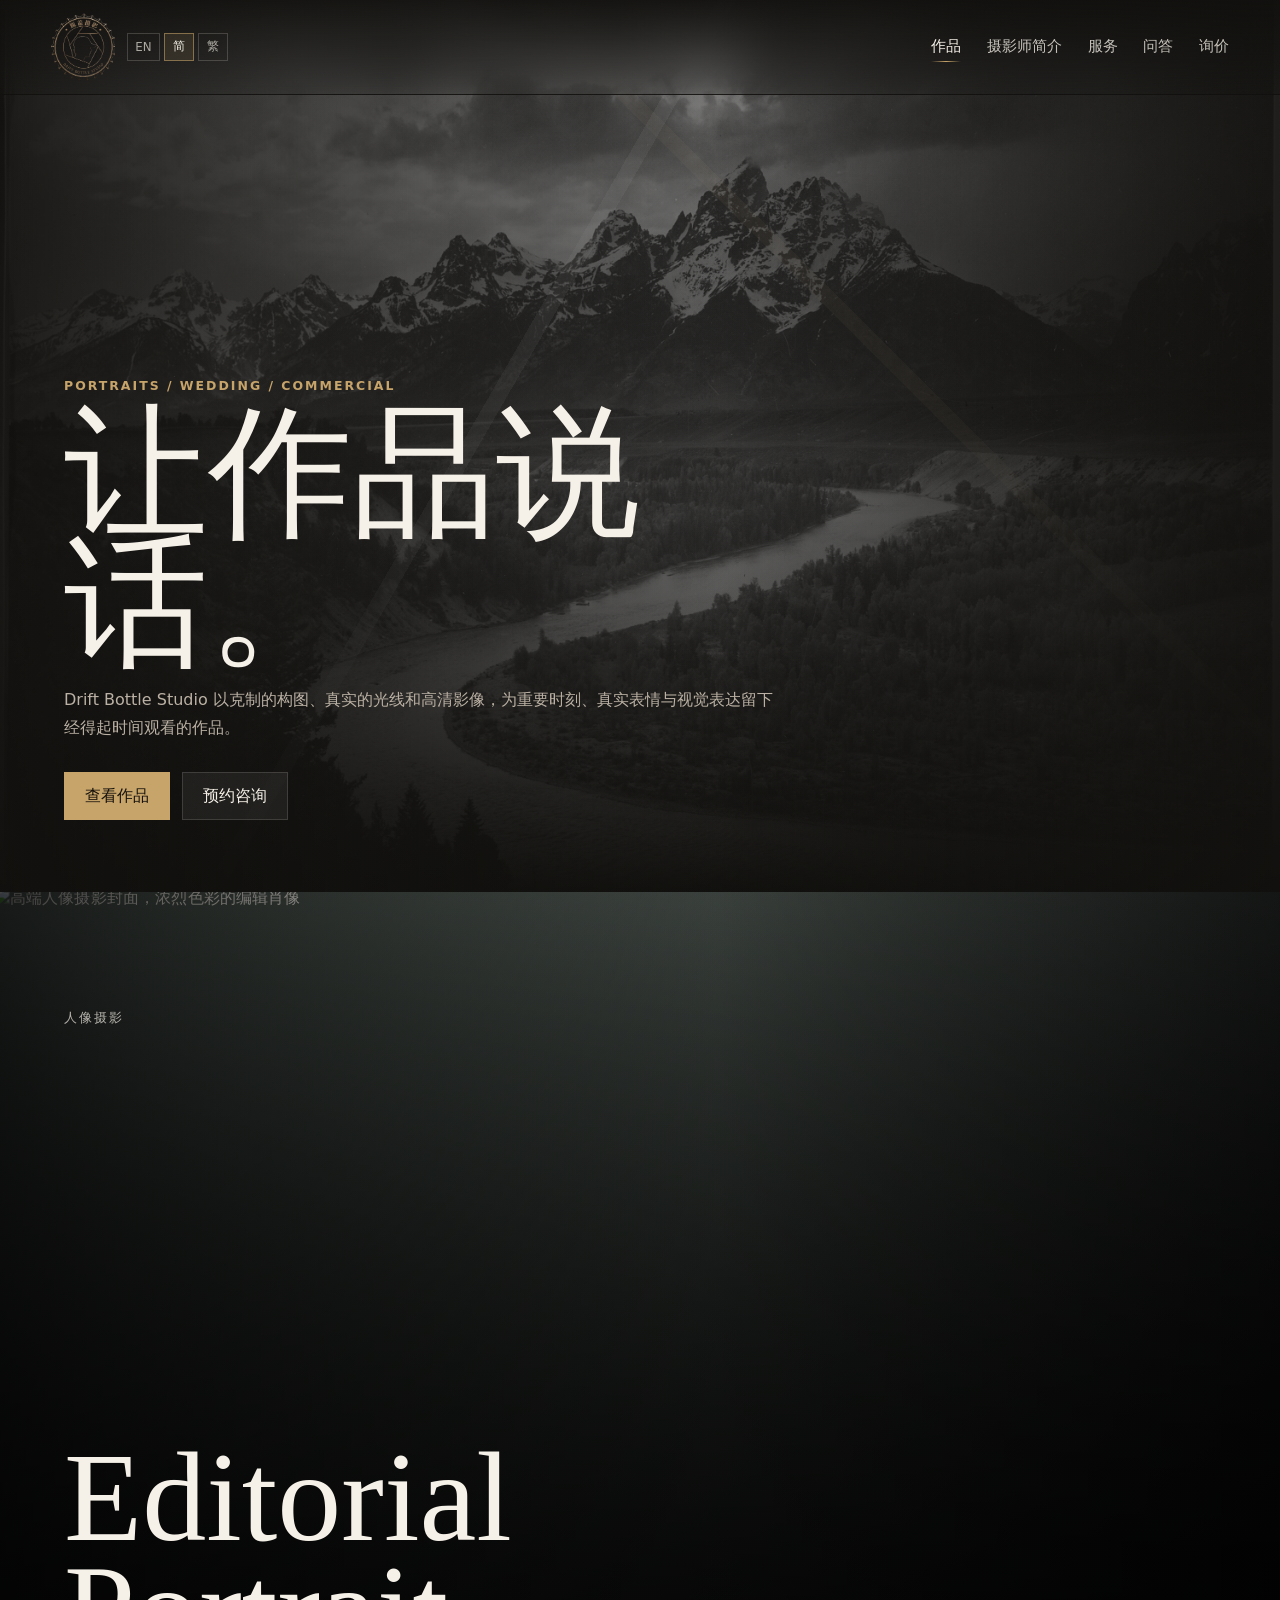
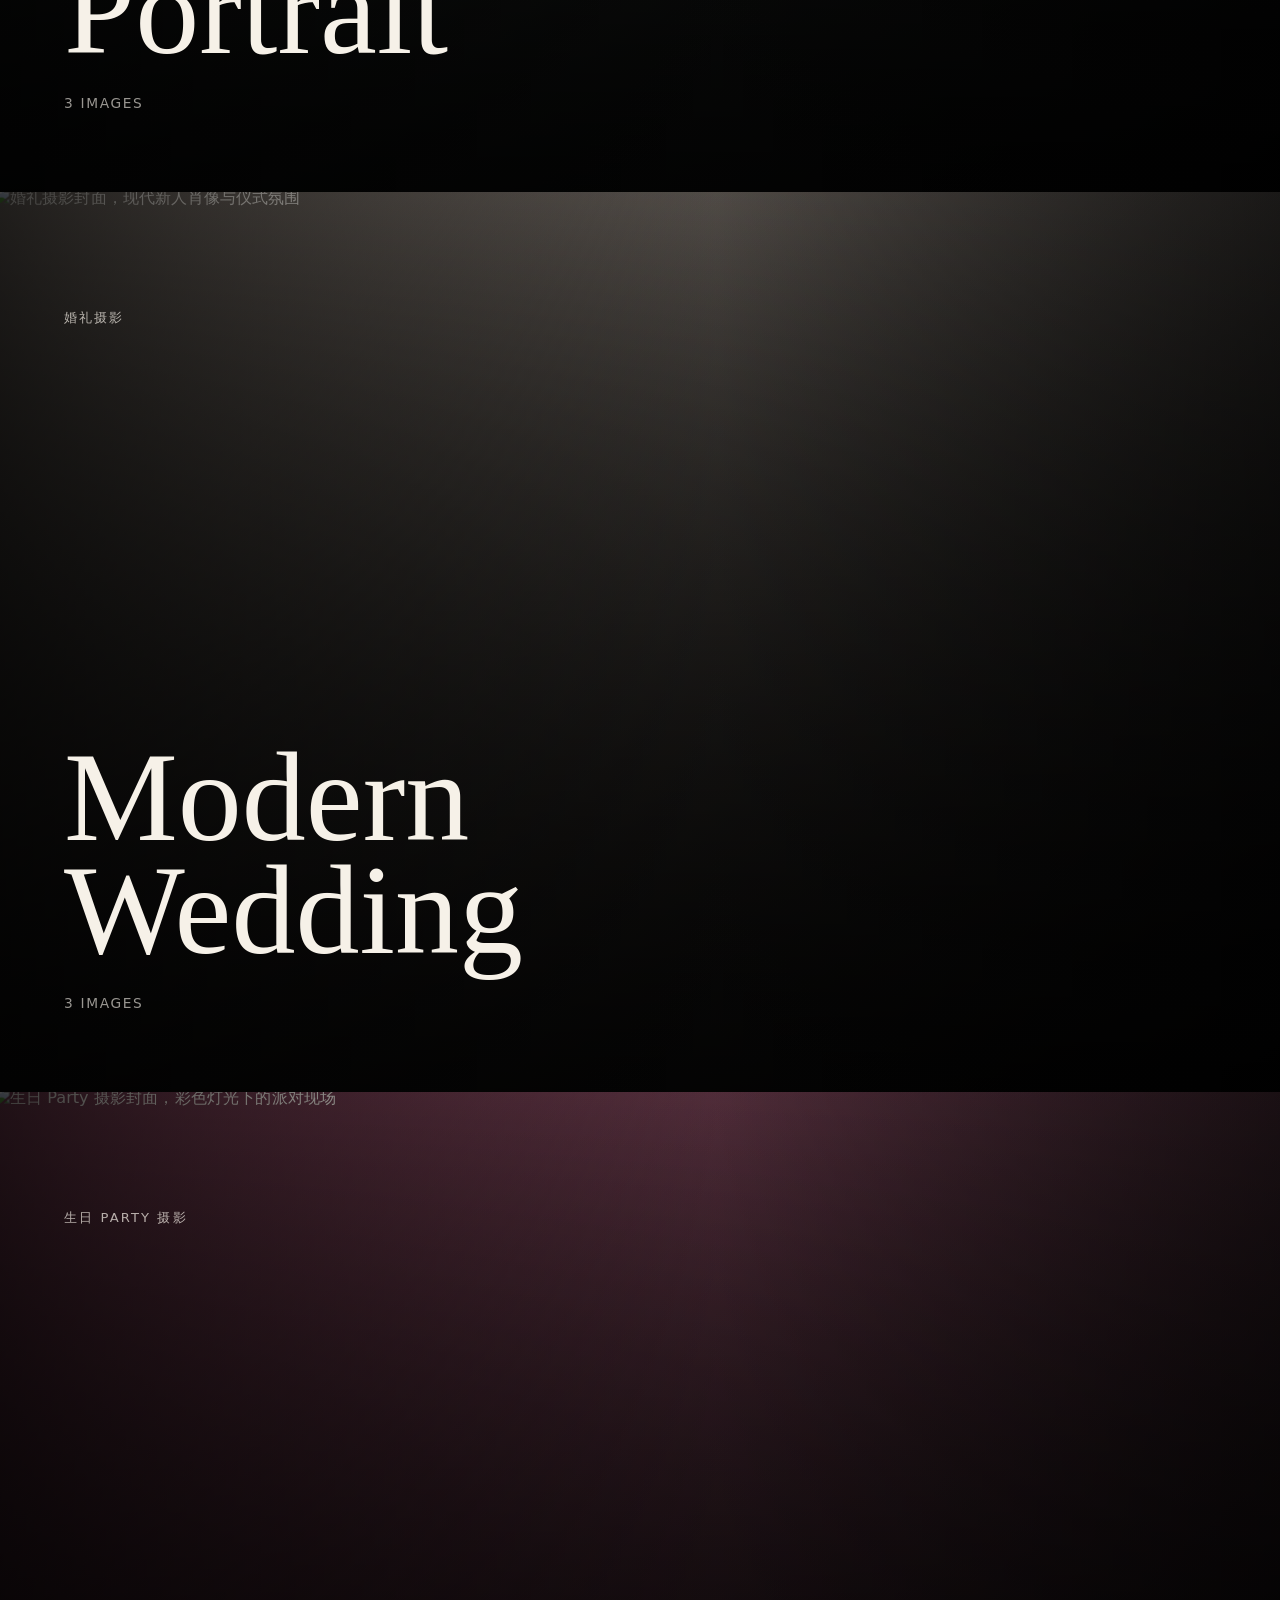
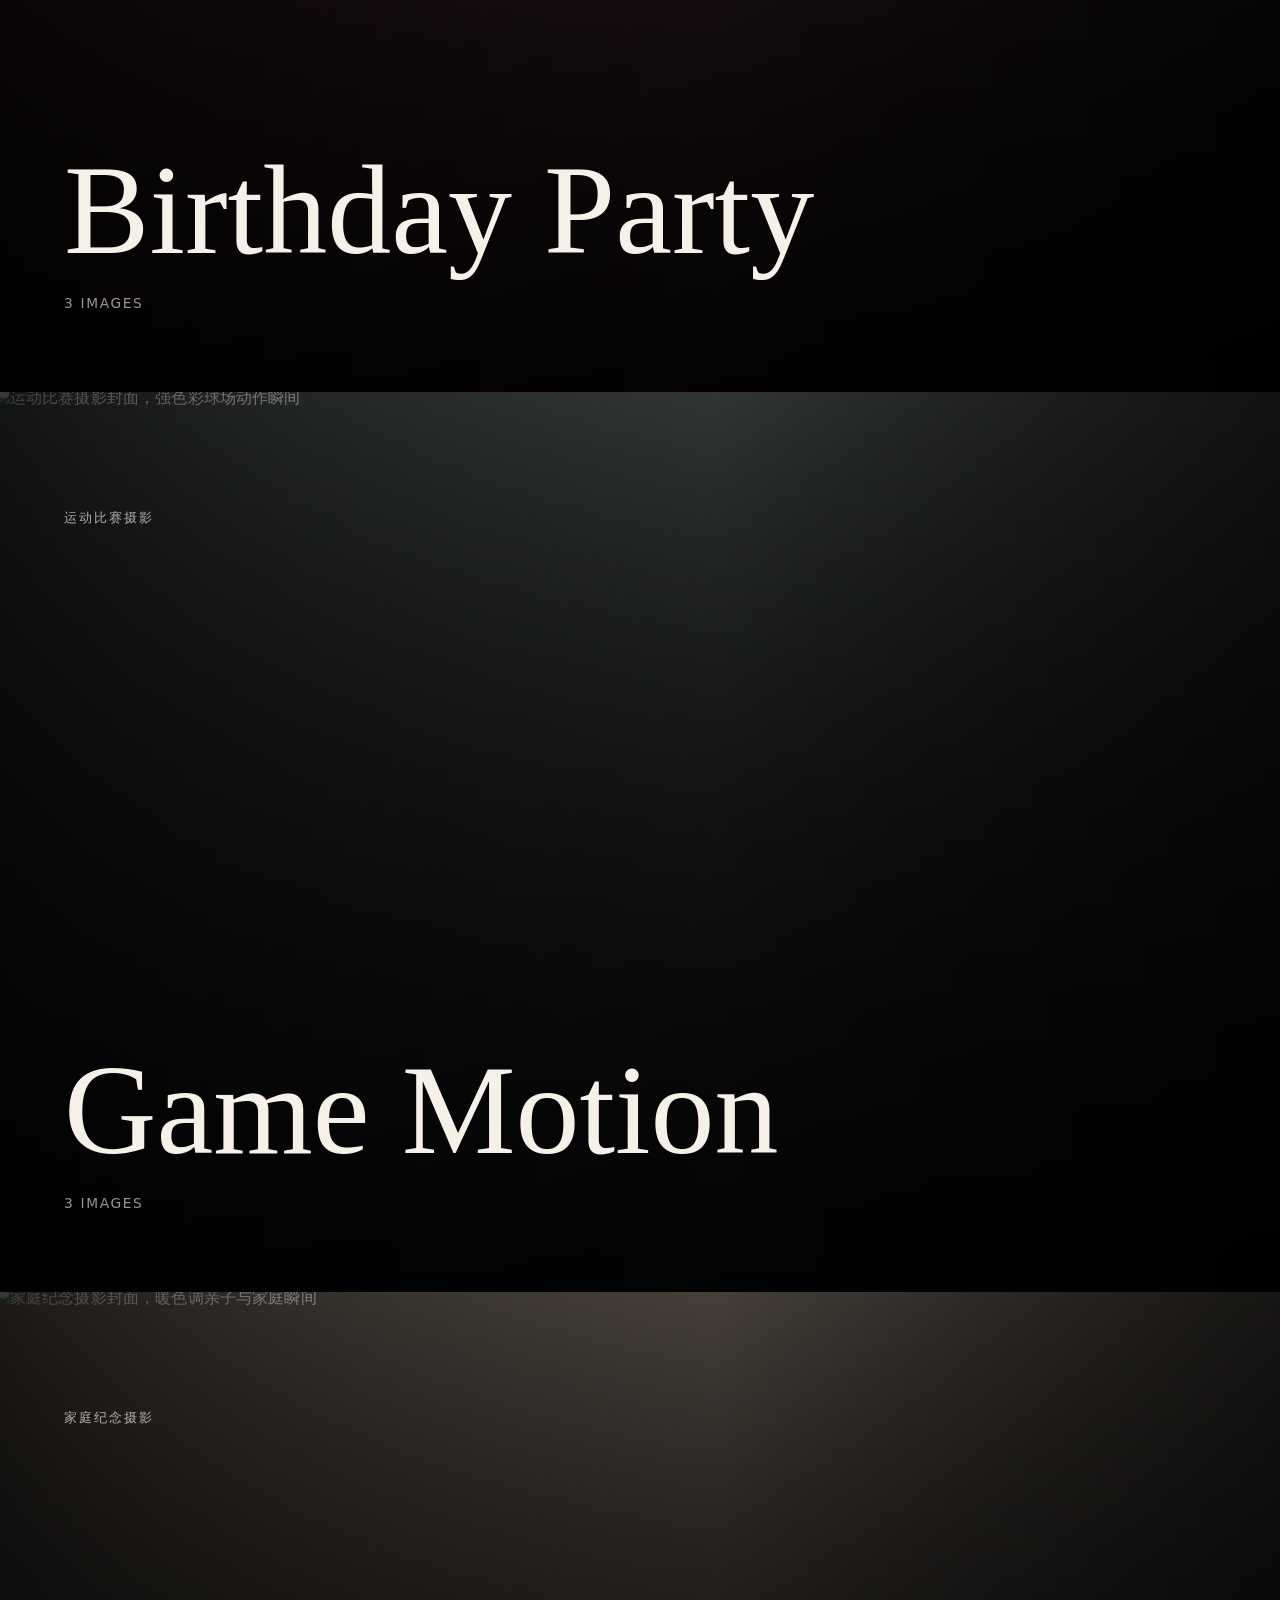
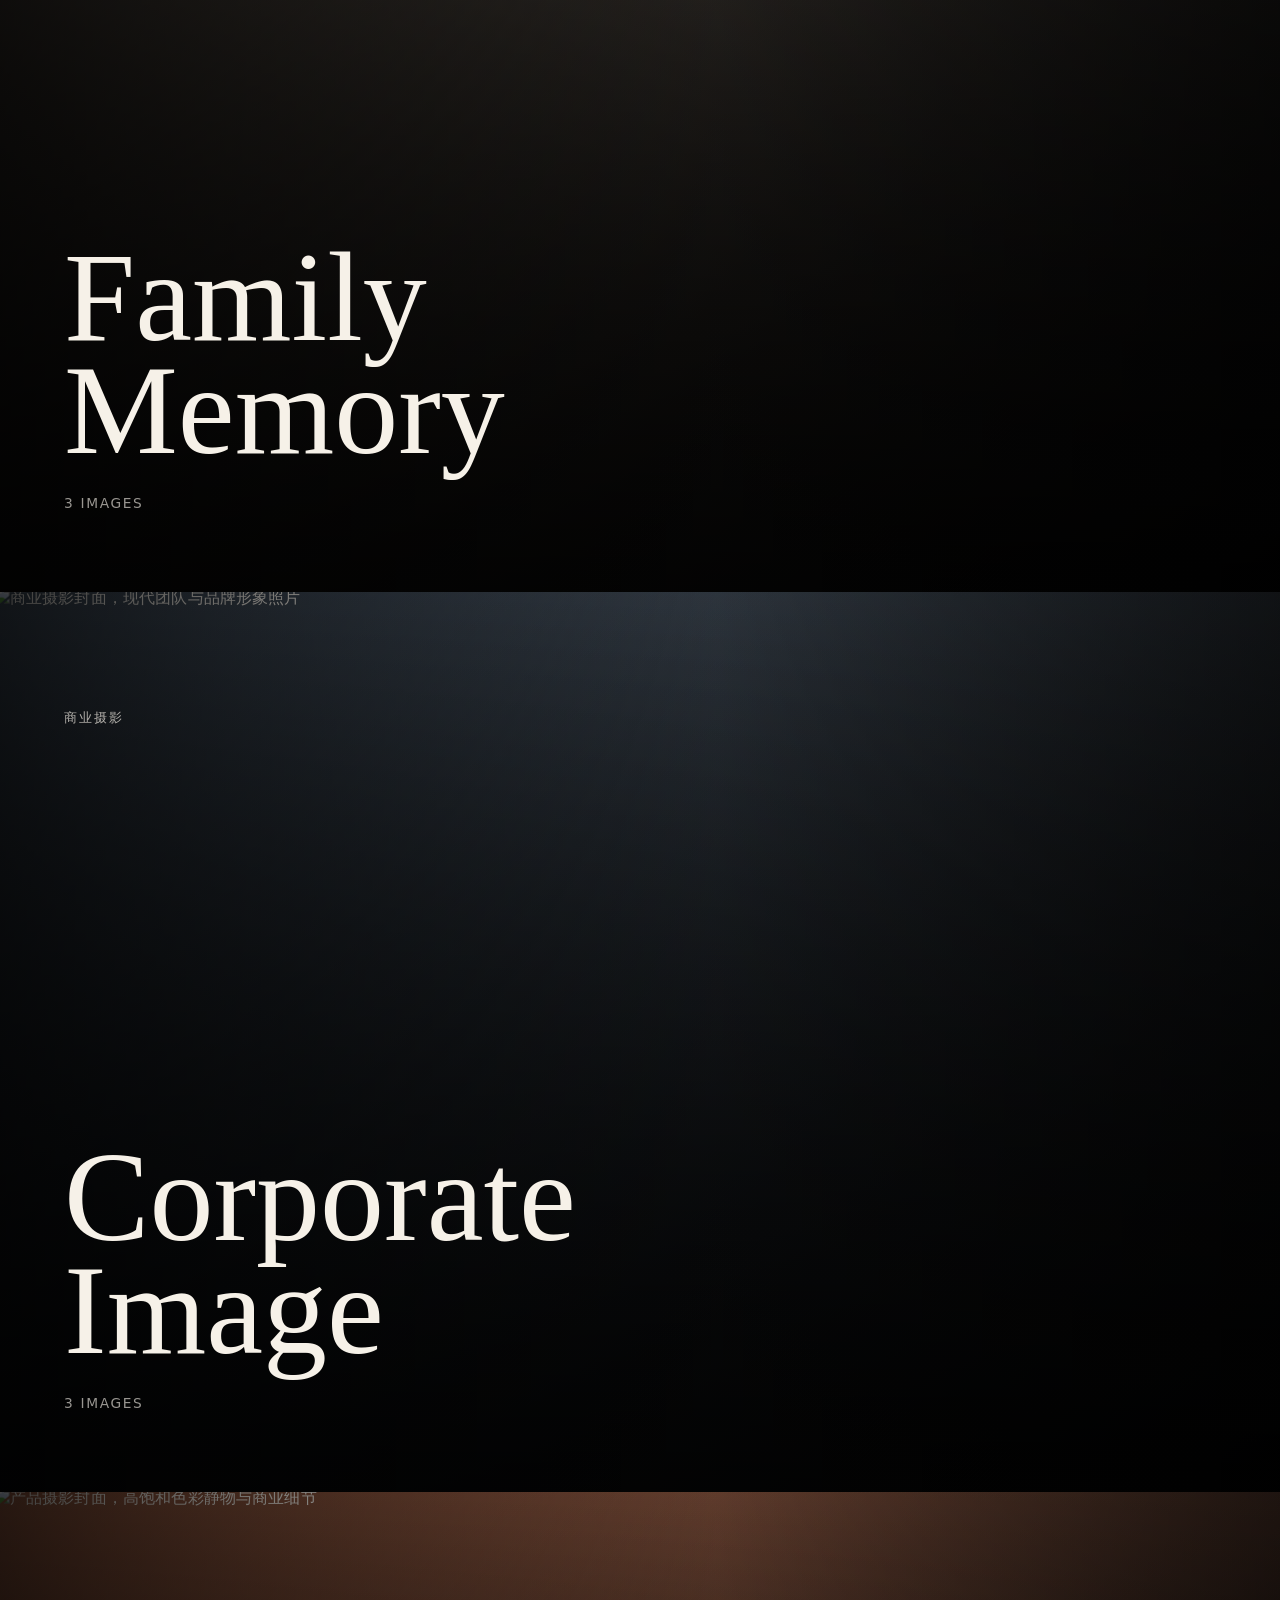
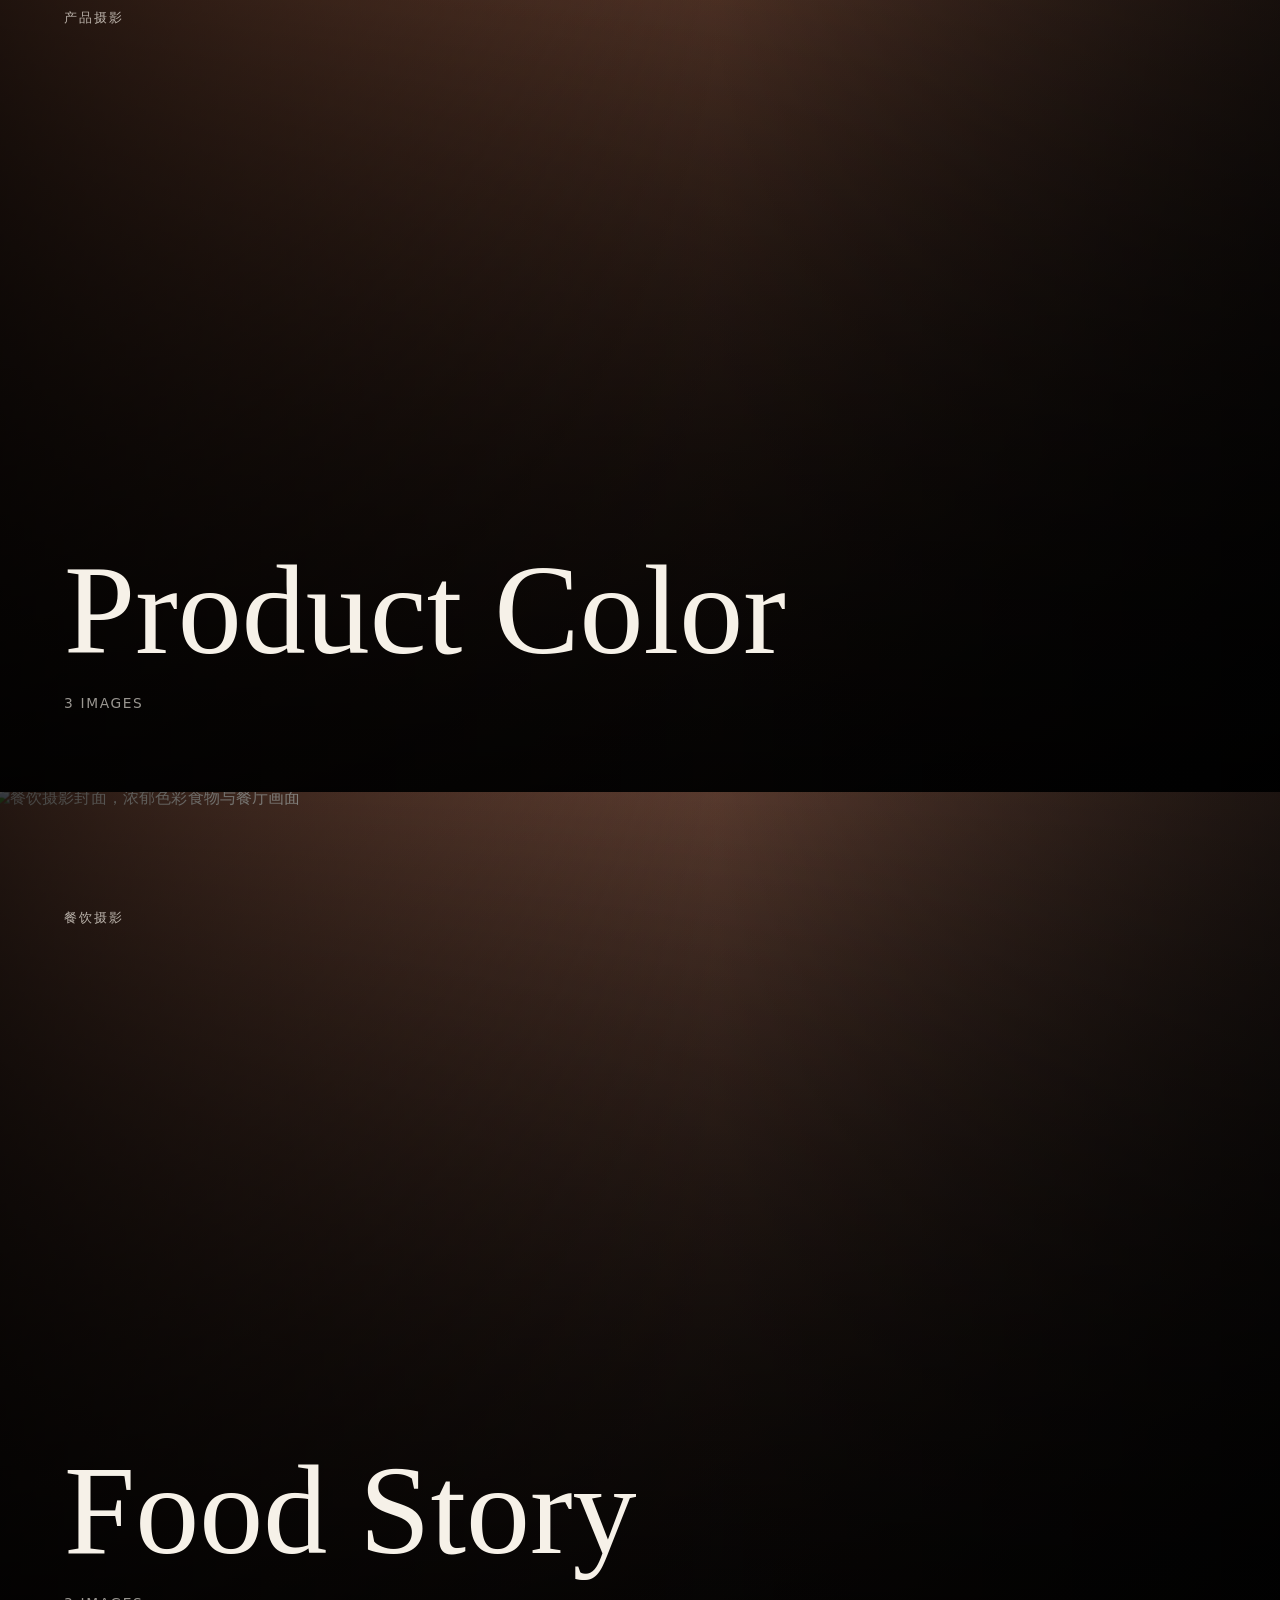
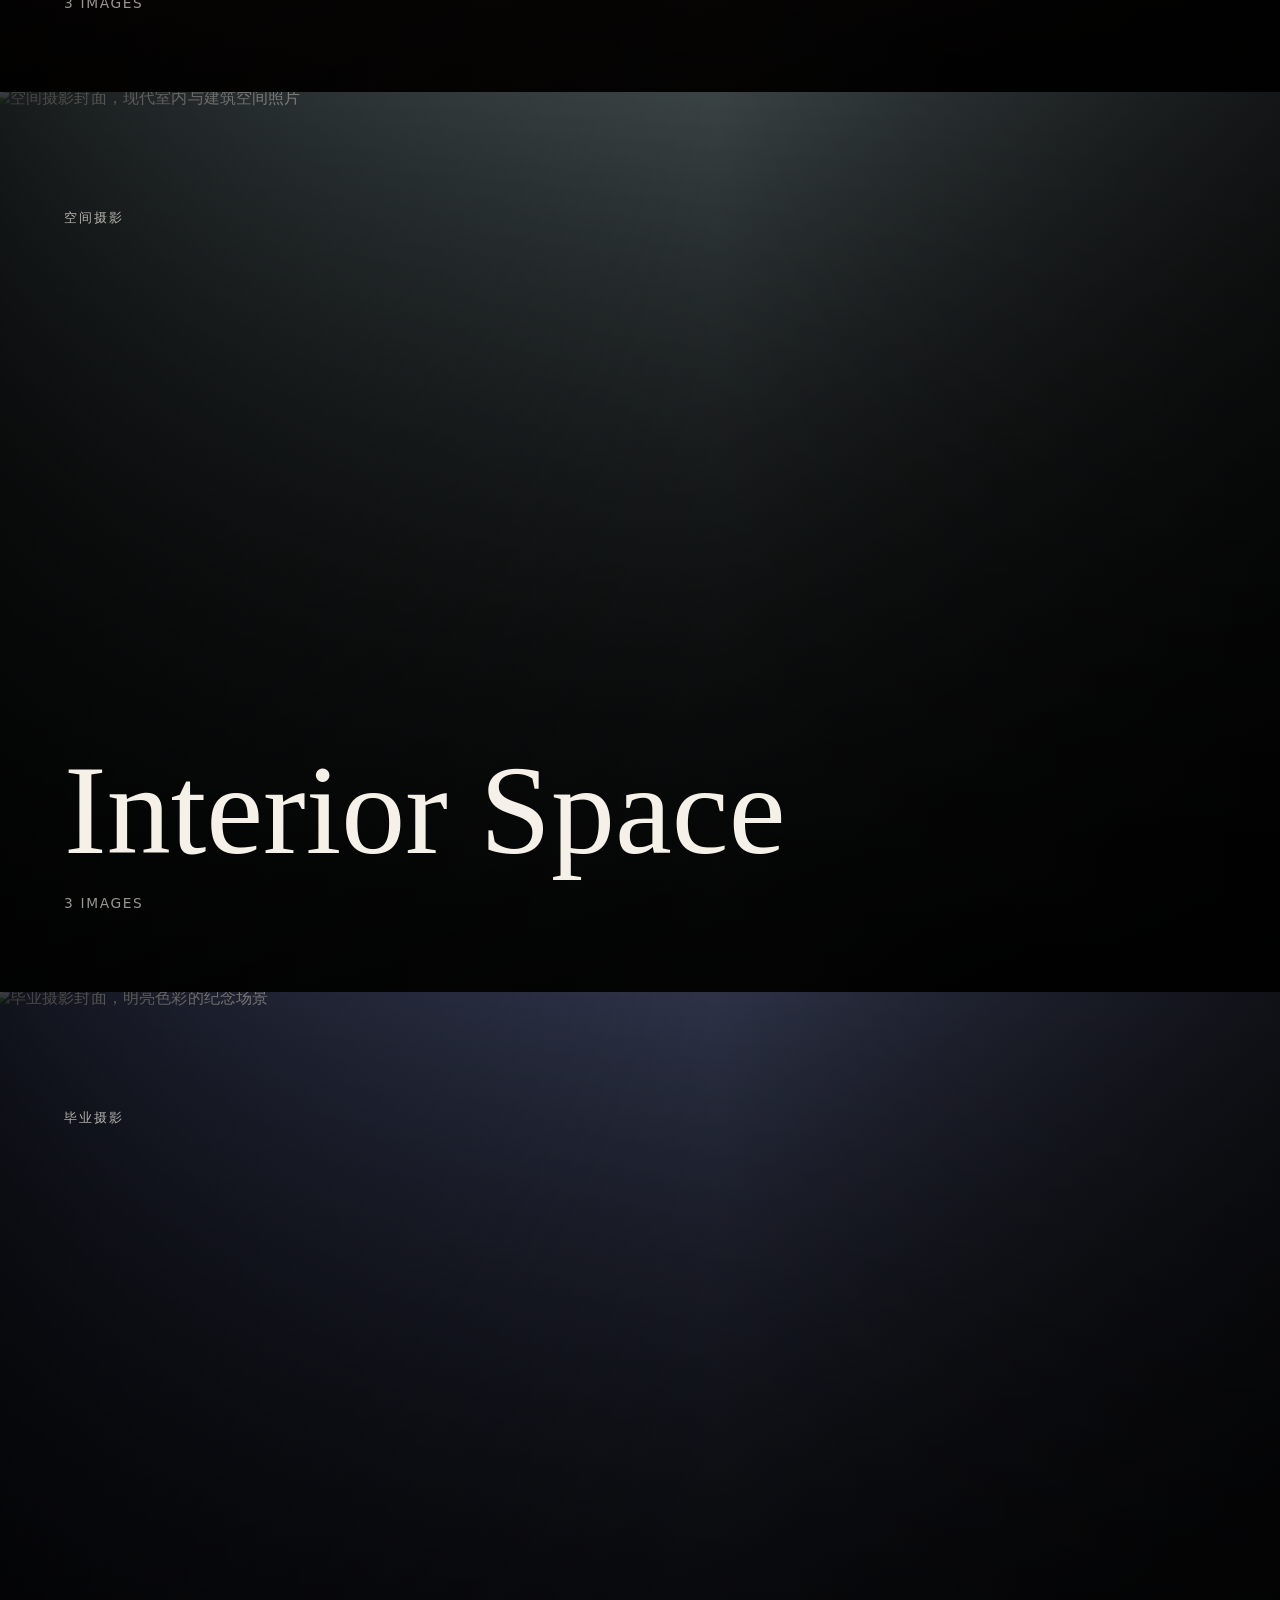
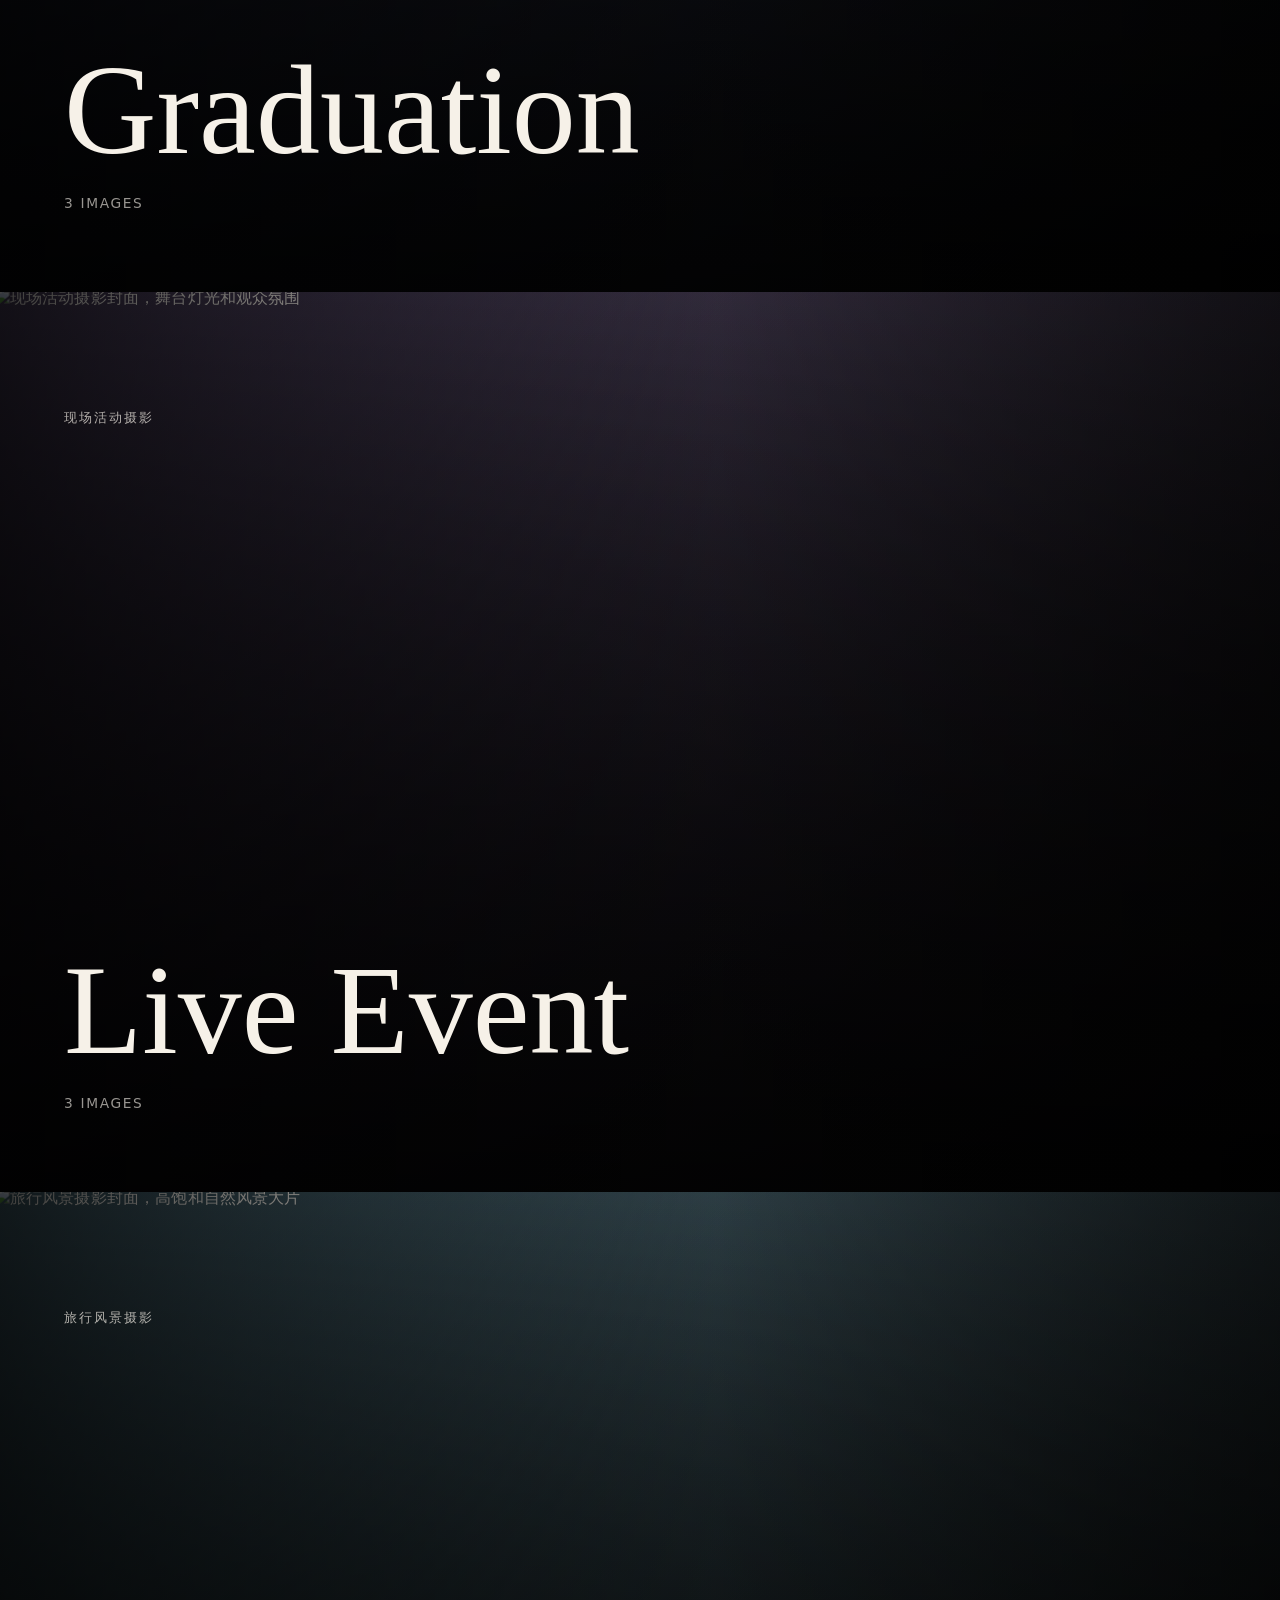
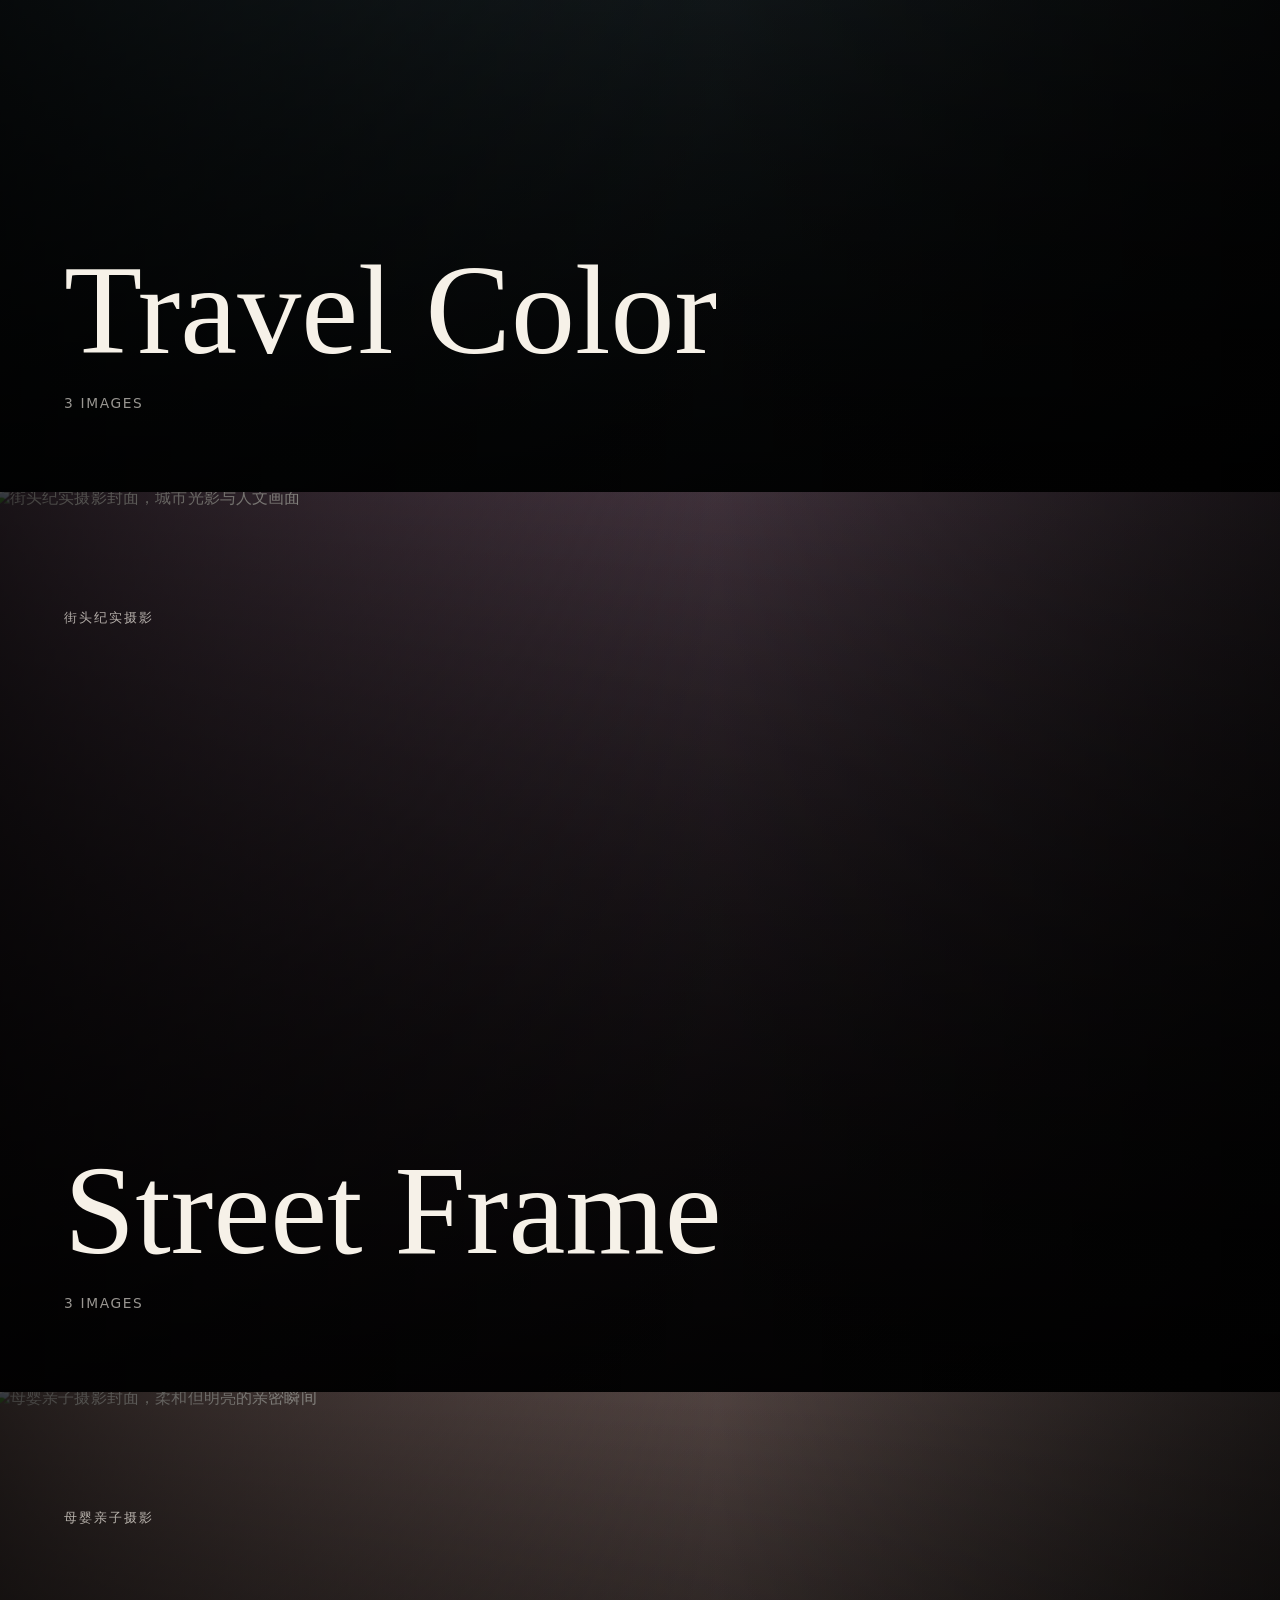
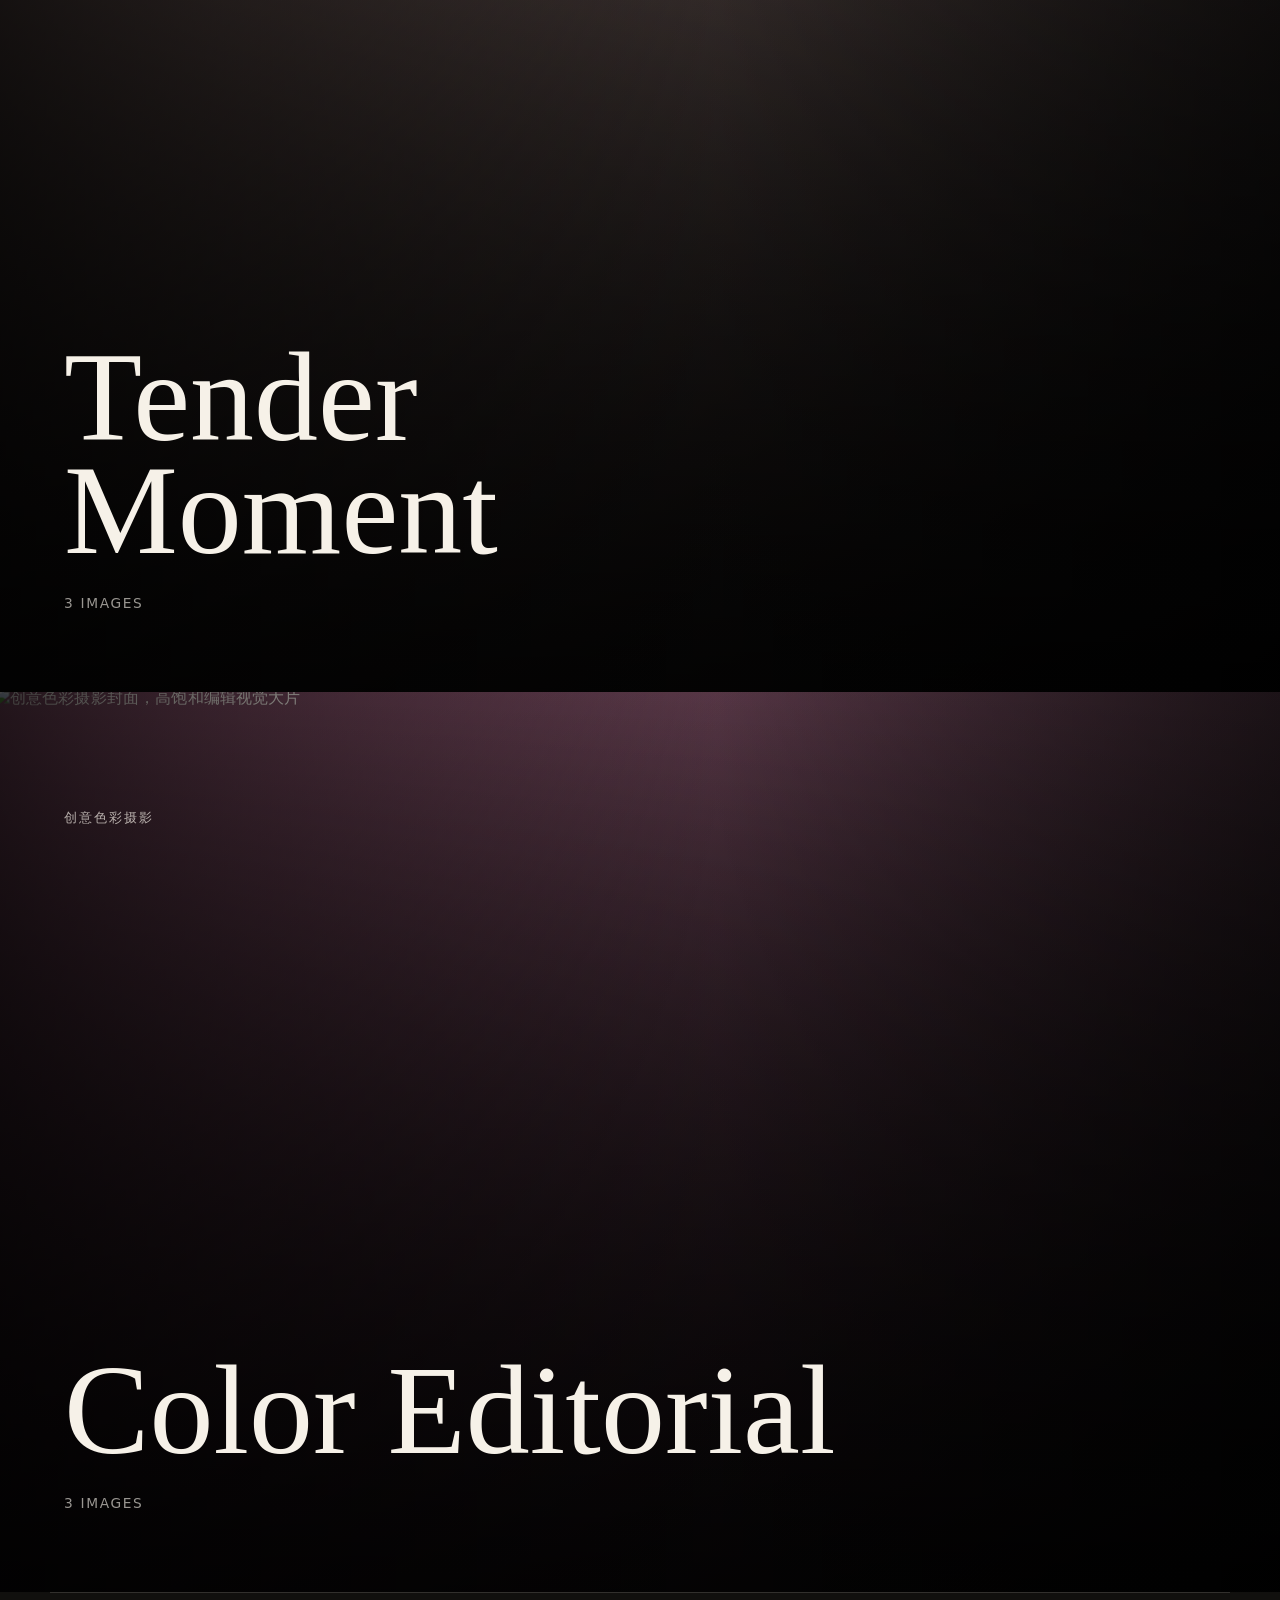
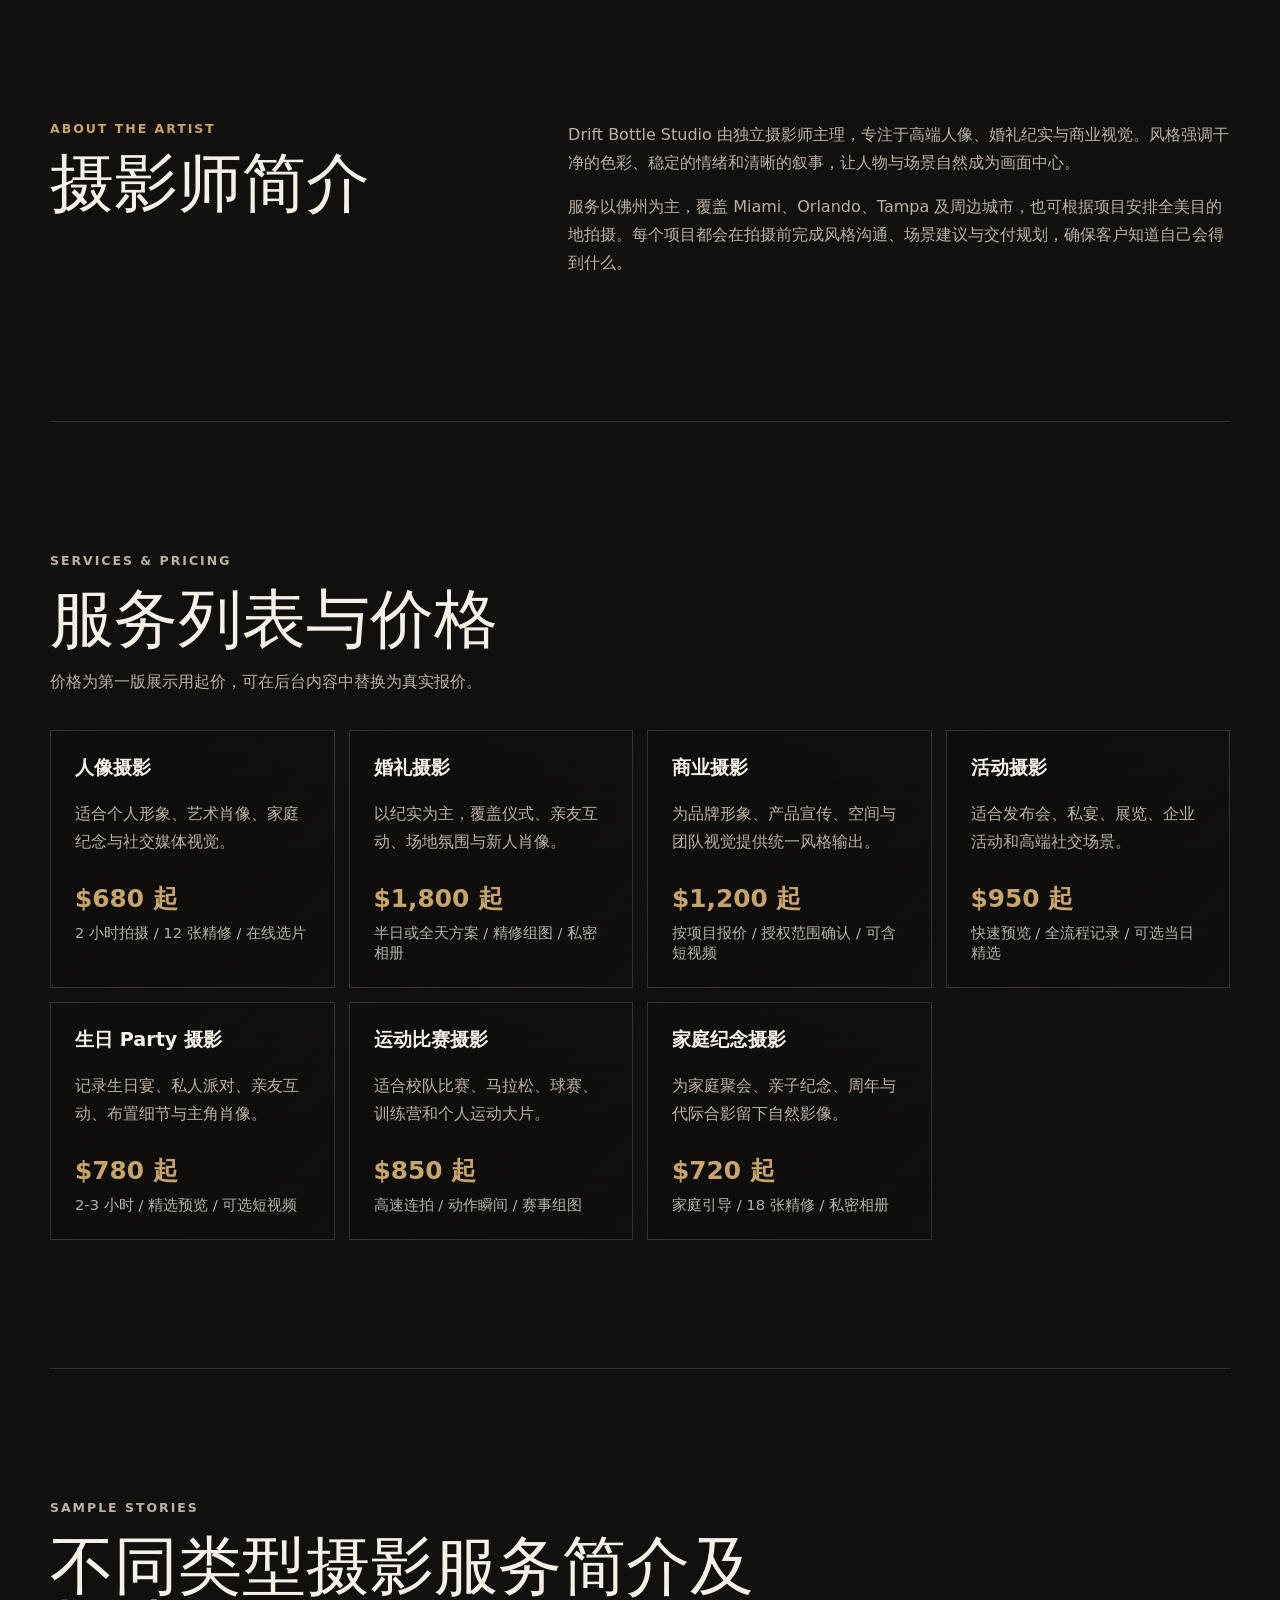
==== commit 7b5195aa: "Update navigation logo badge" ====
--- a/zh-cn.html
+++ b/zh-cn.html
@@ -10,10 +10,10 @@
     />
     <meta name="robots" content="index,follow" />
     <meta name="theme-color" content="#11100e" />
-    <link rel="canonical" href="https://driftbottlestudio.com/zh-cn.html" />
+    <link rel="canonical" href="https://driftbottlestudio.com/zh-cn" />
     <link rel="alternate" hreflang="en" href="https://driftbottlestudio.com/" />
-    <link rel="alternate" hreflang="zh-CN" href="https://driftbottlestudio.com/zh-cn.html" />
-    <link rel="alternate" hreflang="zh-Hant" href="https://driftbottlestudio.com/zh-hant.html" />
+    <link rel="alternate" hreflang="zh-CN" href="https://driftbottlestudio.com/zh-cn" />
+    <link rel="alternate" hreflang="zh-Hant" href="https://driftbottlestudio.com/zh-hant" />
     <link rel="alternate" hreflang="x-default" href="https://driftbottlestudio.com/" />
     <meta property="og:type" content="website" />
     <meta property="og:title" content="Drift Bottle Studio | 高端摄影作品集" />
@@ -21,9 +21,9 @@
       property="og:description"
       content="以摄影师高清作品为主角的人像、婚礼、商业、活动、生日 Party、运动比赛与家庭纪念摄影官网。"
     />
-    <meta property="og:url" content="https://driftbottlestudio.com/zh-cn.html" />
+    <meta property="og:url" content="https://driftbottlestudio.com/zh-cn" />
     <meta property="og:image" content="https://driftbottlestudio.com/assets/og.svg" />
-    <link rel="stylesheet" href="/styles.css?v=20260710-i18n-a" />
+    <link rel="stylesheet" href="/styles.css?v=20260726-logo-a" />
     <script type="application/ld+json">
       {
         "@context": "https://schema.org",
@@ -91,12 +91,12 @@
     <header class="site-header">
       <div class="brand-tools">
         <a class="brand" href="#top" aria-label="Drift Bottle Studio home">
-          <img class="brand-logo" src="/assets/logo-drift-bottle-transparent-20260710.png?v=logo-20260710b" alt="Drift Bottle Photography" />
+          <img class="brand-logo" src="/assets/logo-drift-bottle-badge-20260726-web.png?v=logo-20260726a" alt="瓶盖摄影 Drift Bottle Photography logo" />
         </a>
         <div class="language-switcher" aria-label="Language selector">
           <a href="/" hreflang="en">EN</a>
-          <a href="/zh-cn.html" hreflang="zh-CN" class="is-current" aria-current="page">&#31616;</a>
-          <a href="/zh-hant.html" hreflang="zh-Hant">&#32321;</a>
+          <a href="/zh-cn" hreflang="zh-CN" class="is-current" aria-current="page">&#31616;</a>
+          <a href="/zh-hant" hreflang="zh-Hant">&#32321;</a>
         </div>
       </div>
       <nav aria-label="主导航">
@@ -437,3 +437,4 @@
   </body>
 </html>
 
+
--- a/styles.css
+++ b/styles.css
@@ -94,7 +94,7 @@
 
 .brand-logo {
   display: block;
-  width: 66px;
+  width: 64px;
   height: auto;
   object-fit: contain;
   object-position: center;
@@ -301,9 +301,9 @@
 }
 
 .portfolio {
-  width: 100vw;
+  width: 100%;
   max-width: none;
-  margin-inline: calc(50% - 50vw);
+  margin-inline: 0;
   padding: 0;
   border-top: 0;
 }
@@ -323,7 +323,7 @@
 
 .gallery {
   display: block;
-  width: 100vw;
+  width: 100%;
 }
 
 .work {
@@ -343,7 +343,7 @@
   background-position: center;
   cursor: zoom-in;
   isolation: isolate;
-  width: 100vw;
+  width: 100%;
   height: 100vh;
   min-height: 100svh;
 }
@@ -774,7 +774,7 @@
   }
 
   .brand-logo {
-    width: 62px;
+    width: 56px;
   }
 
   .brand-tools {
@@ -823,8 +823,8 @@
   }
 
   .portfolio {
-    width: 100vw;
-    margin-inline: calc(50% - 50vw);
+    width: 100%;
+    margin-inline: 0;
     padding: 0;
   }
 
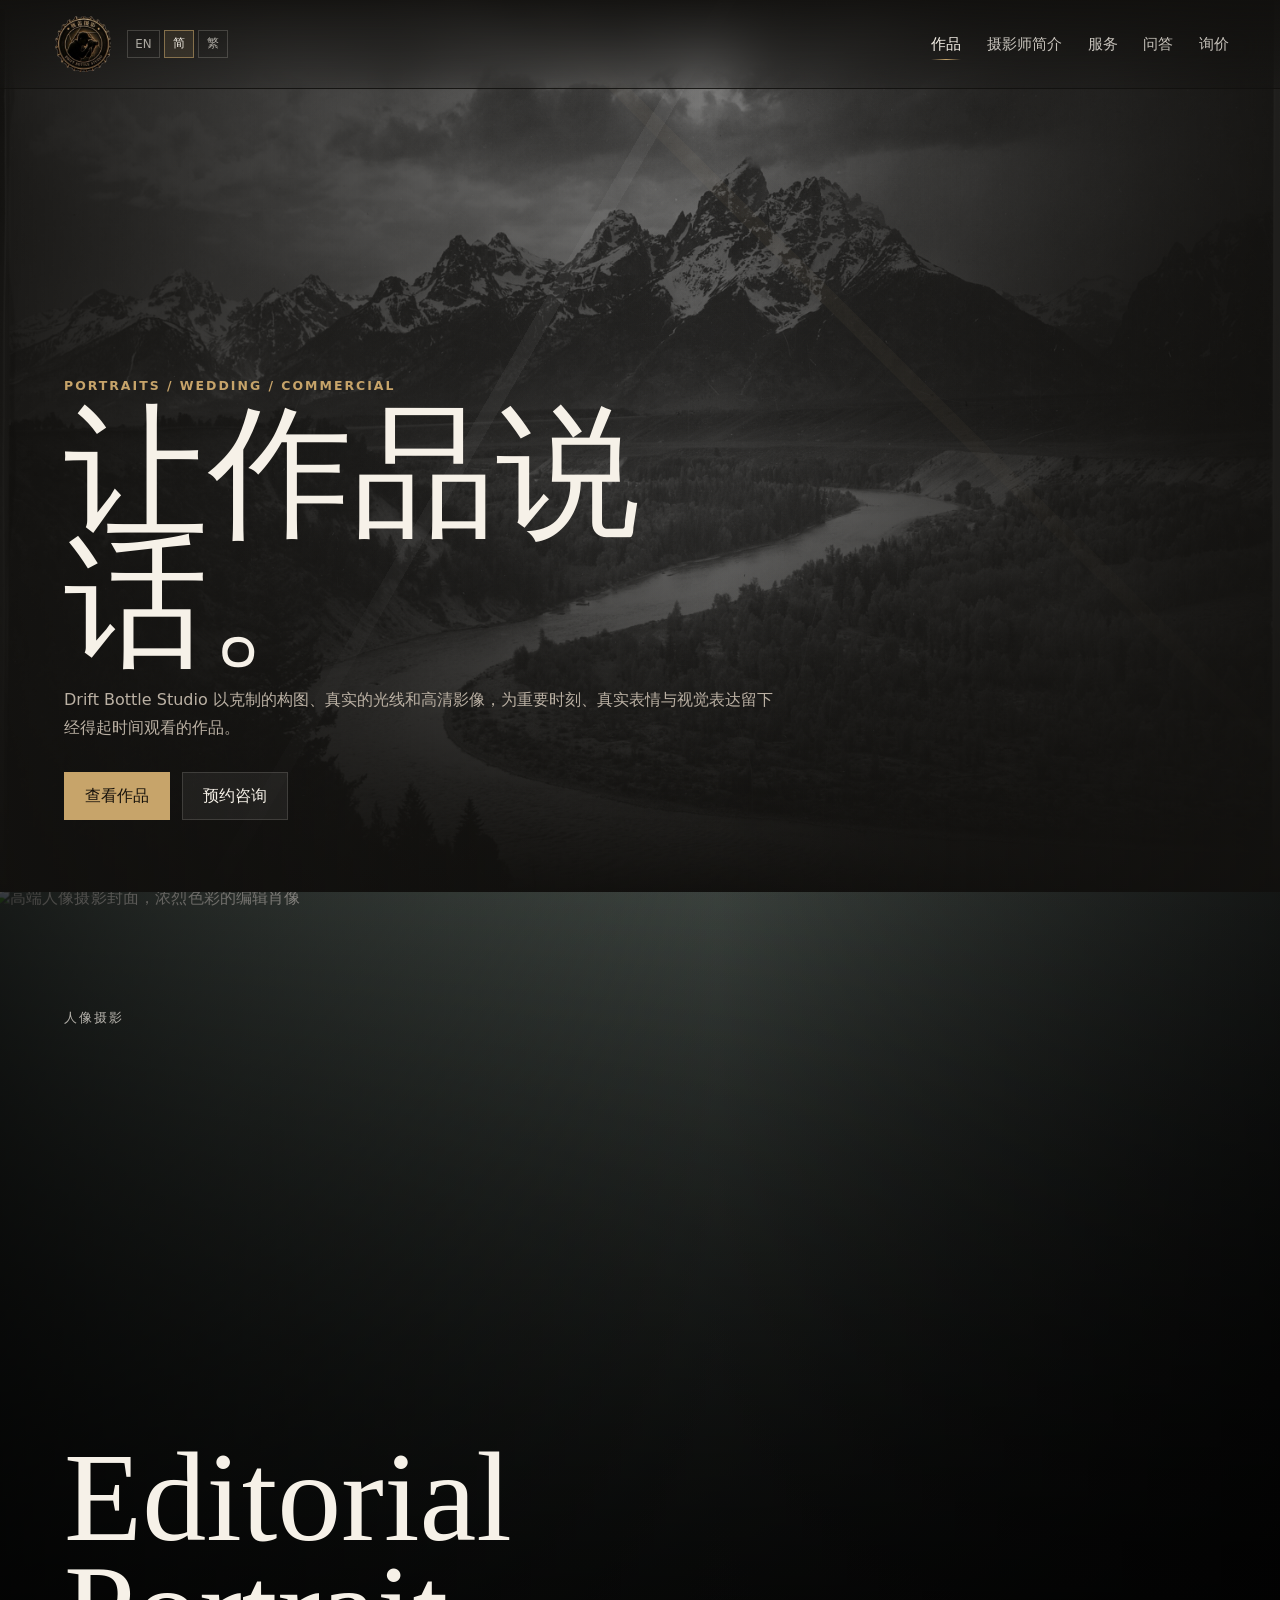
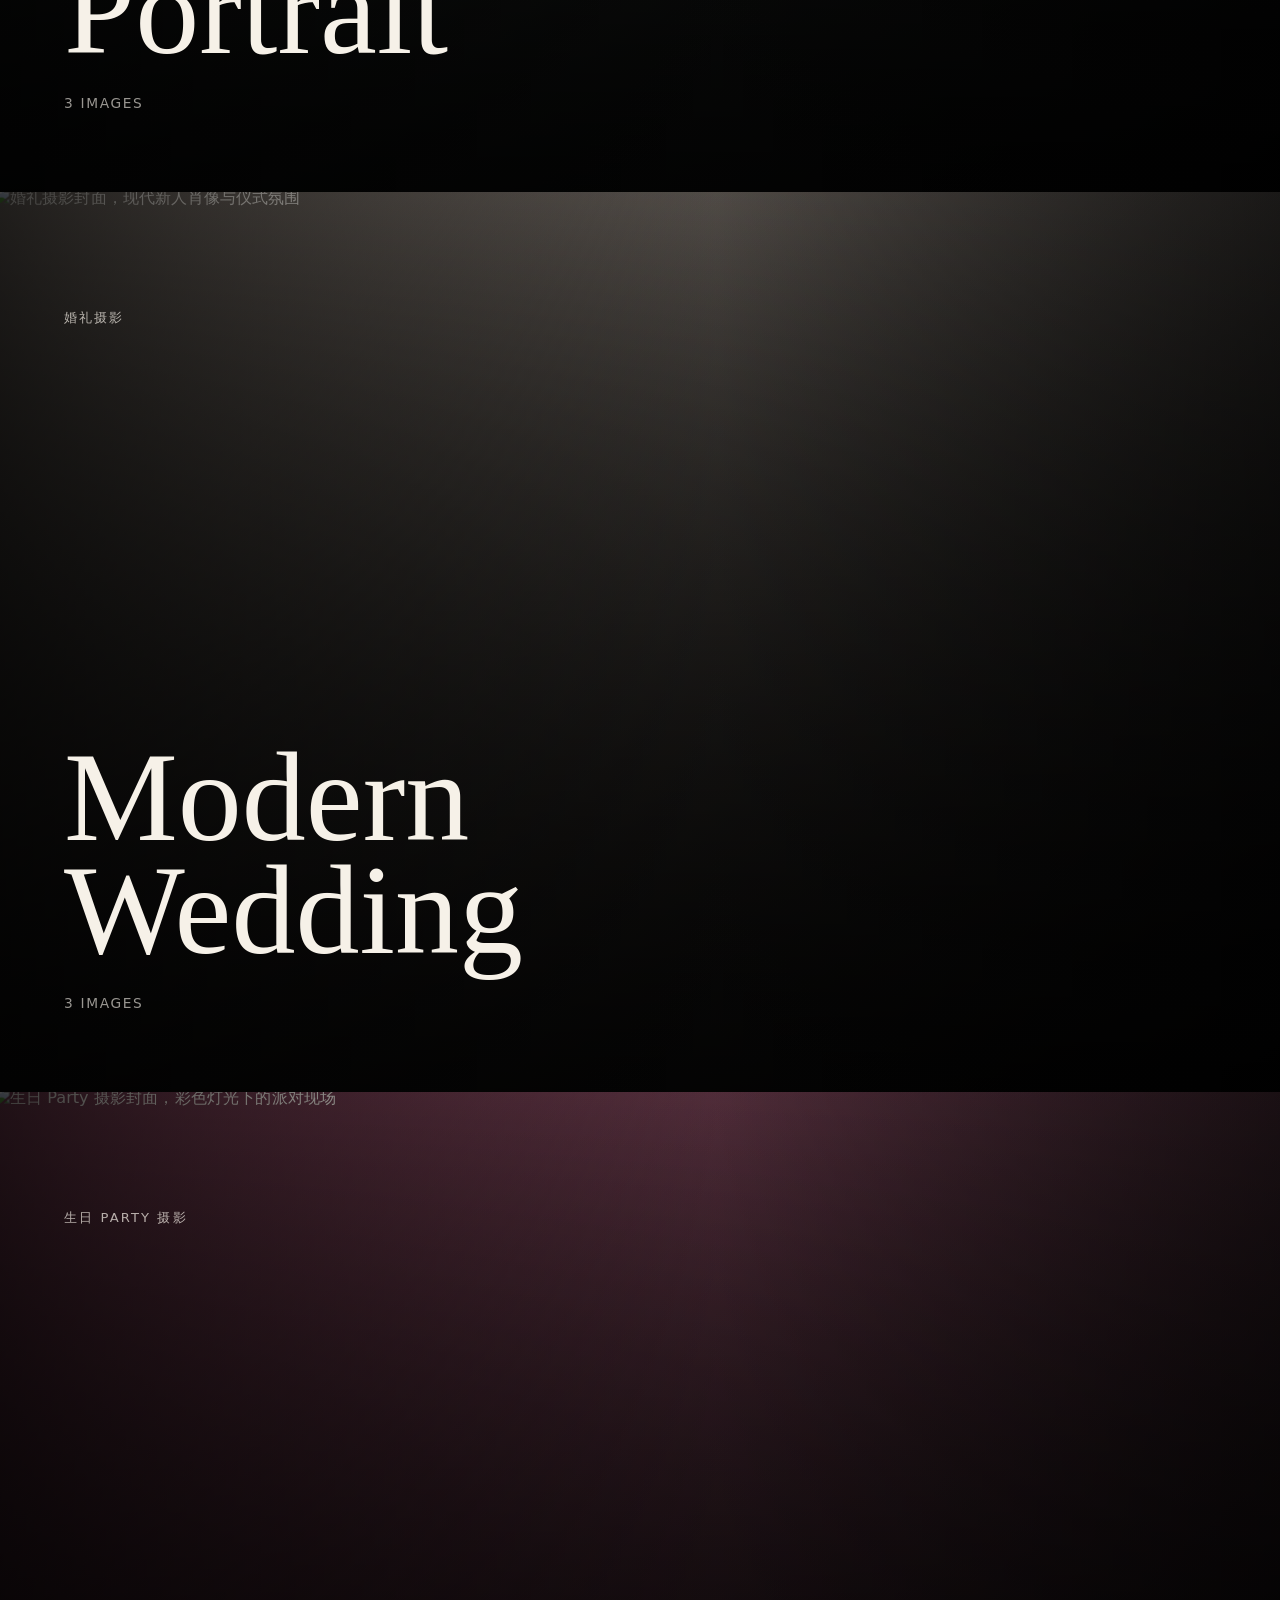
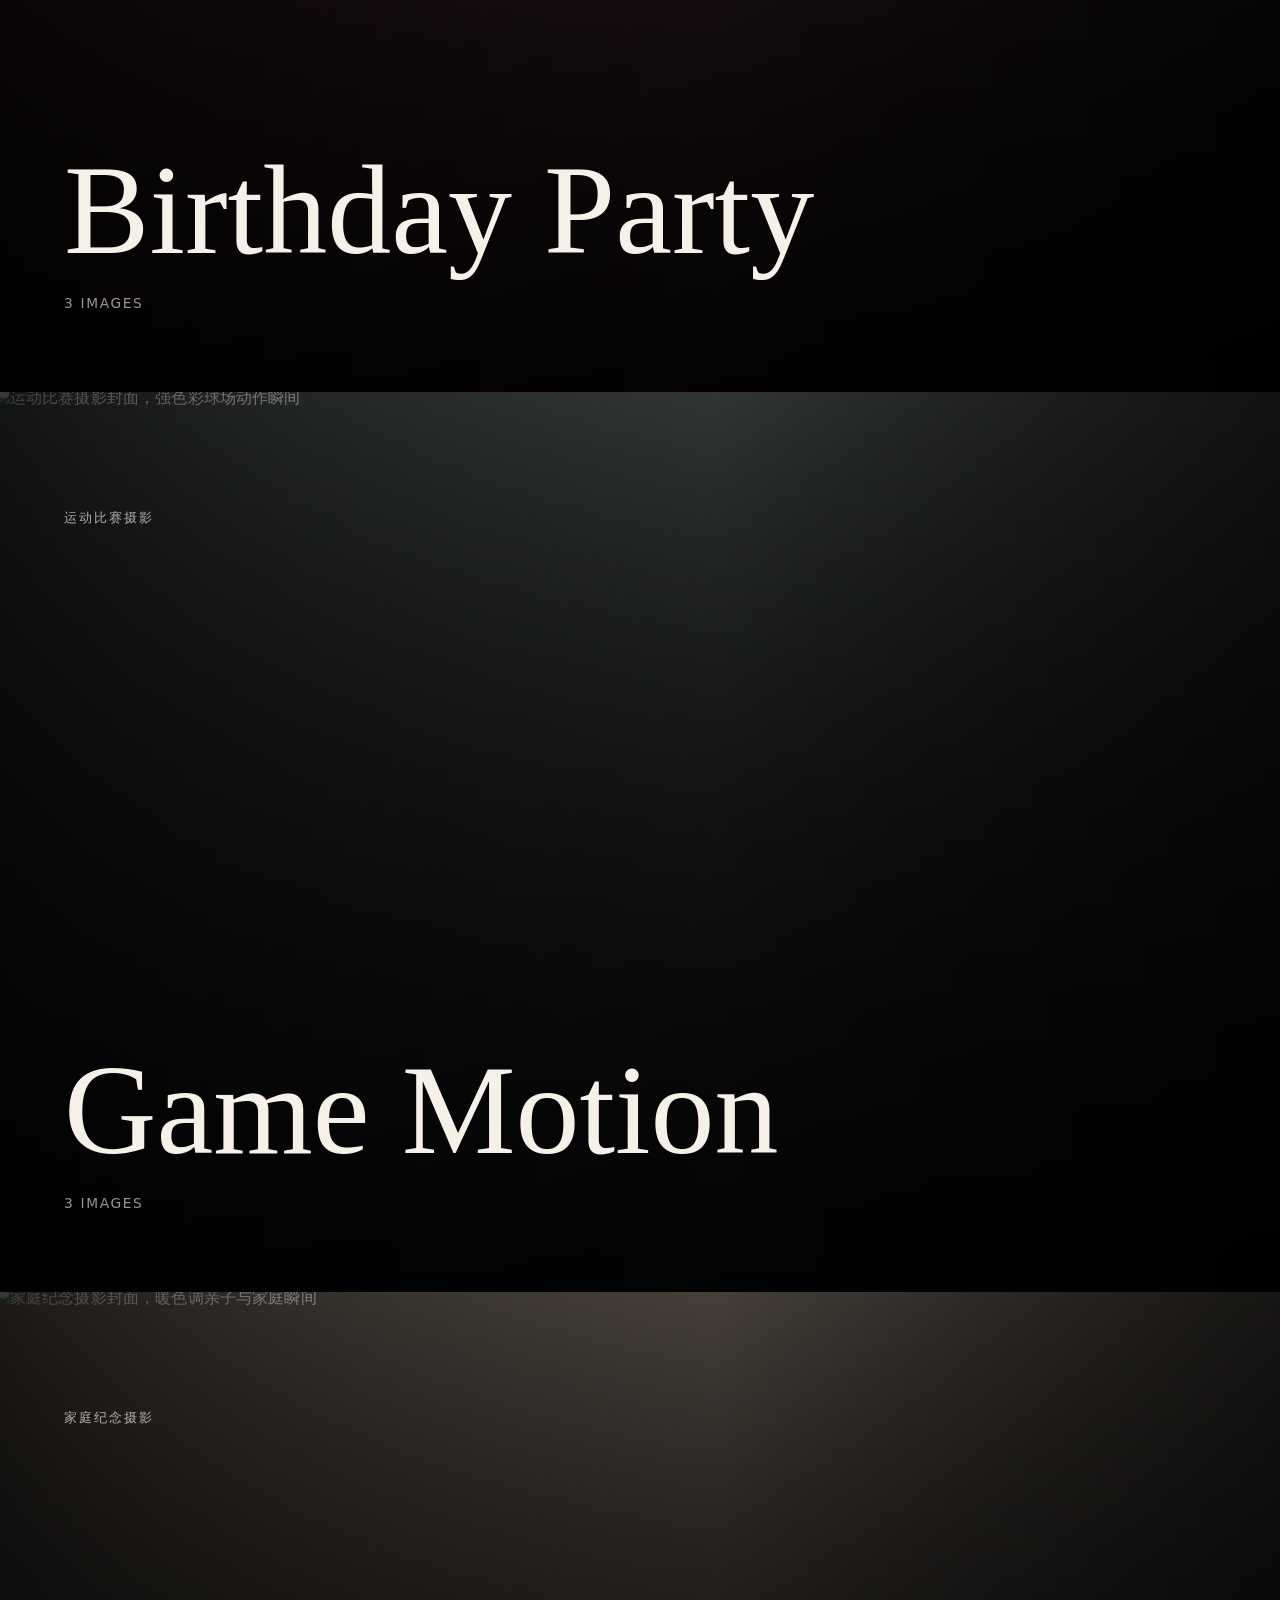
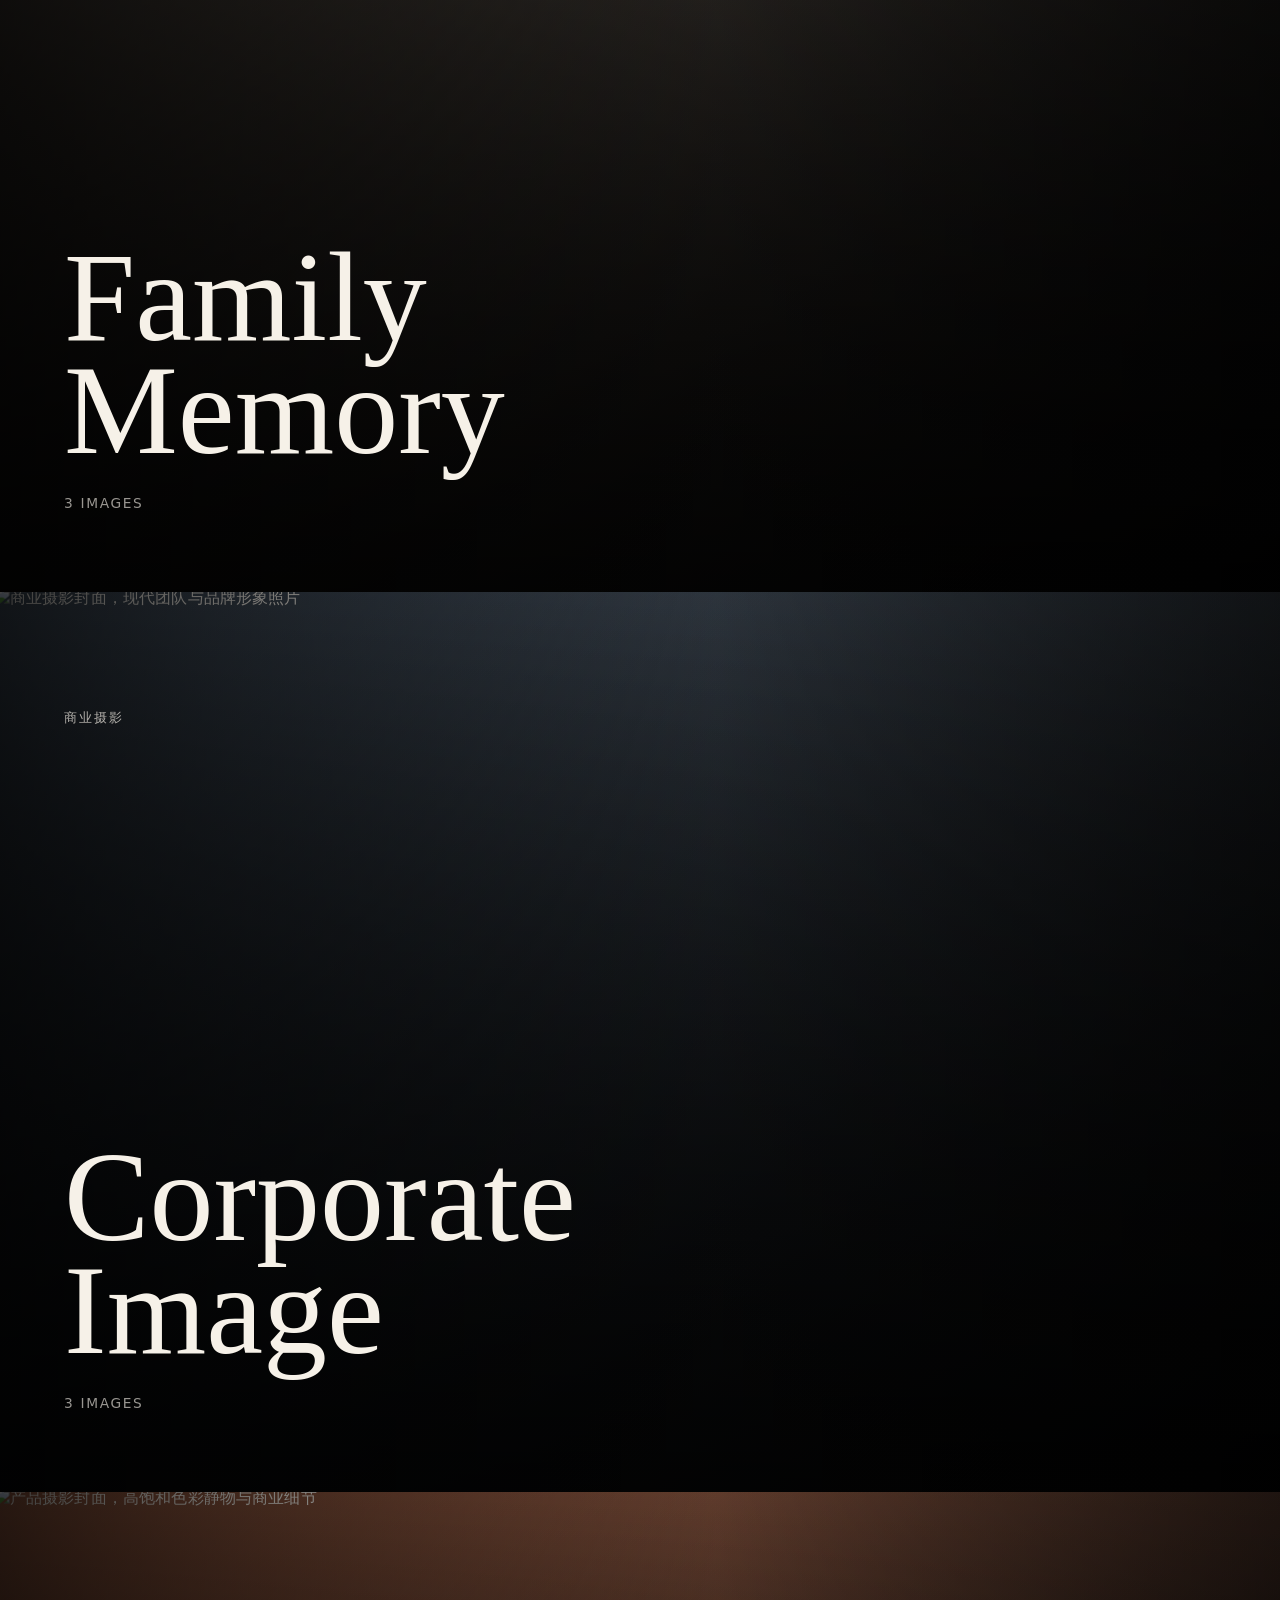
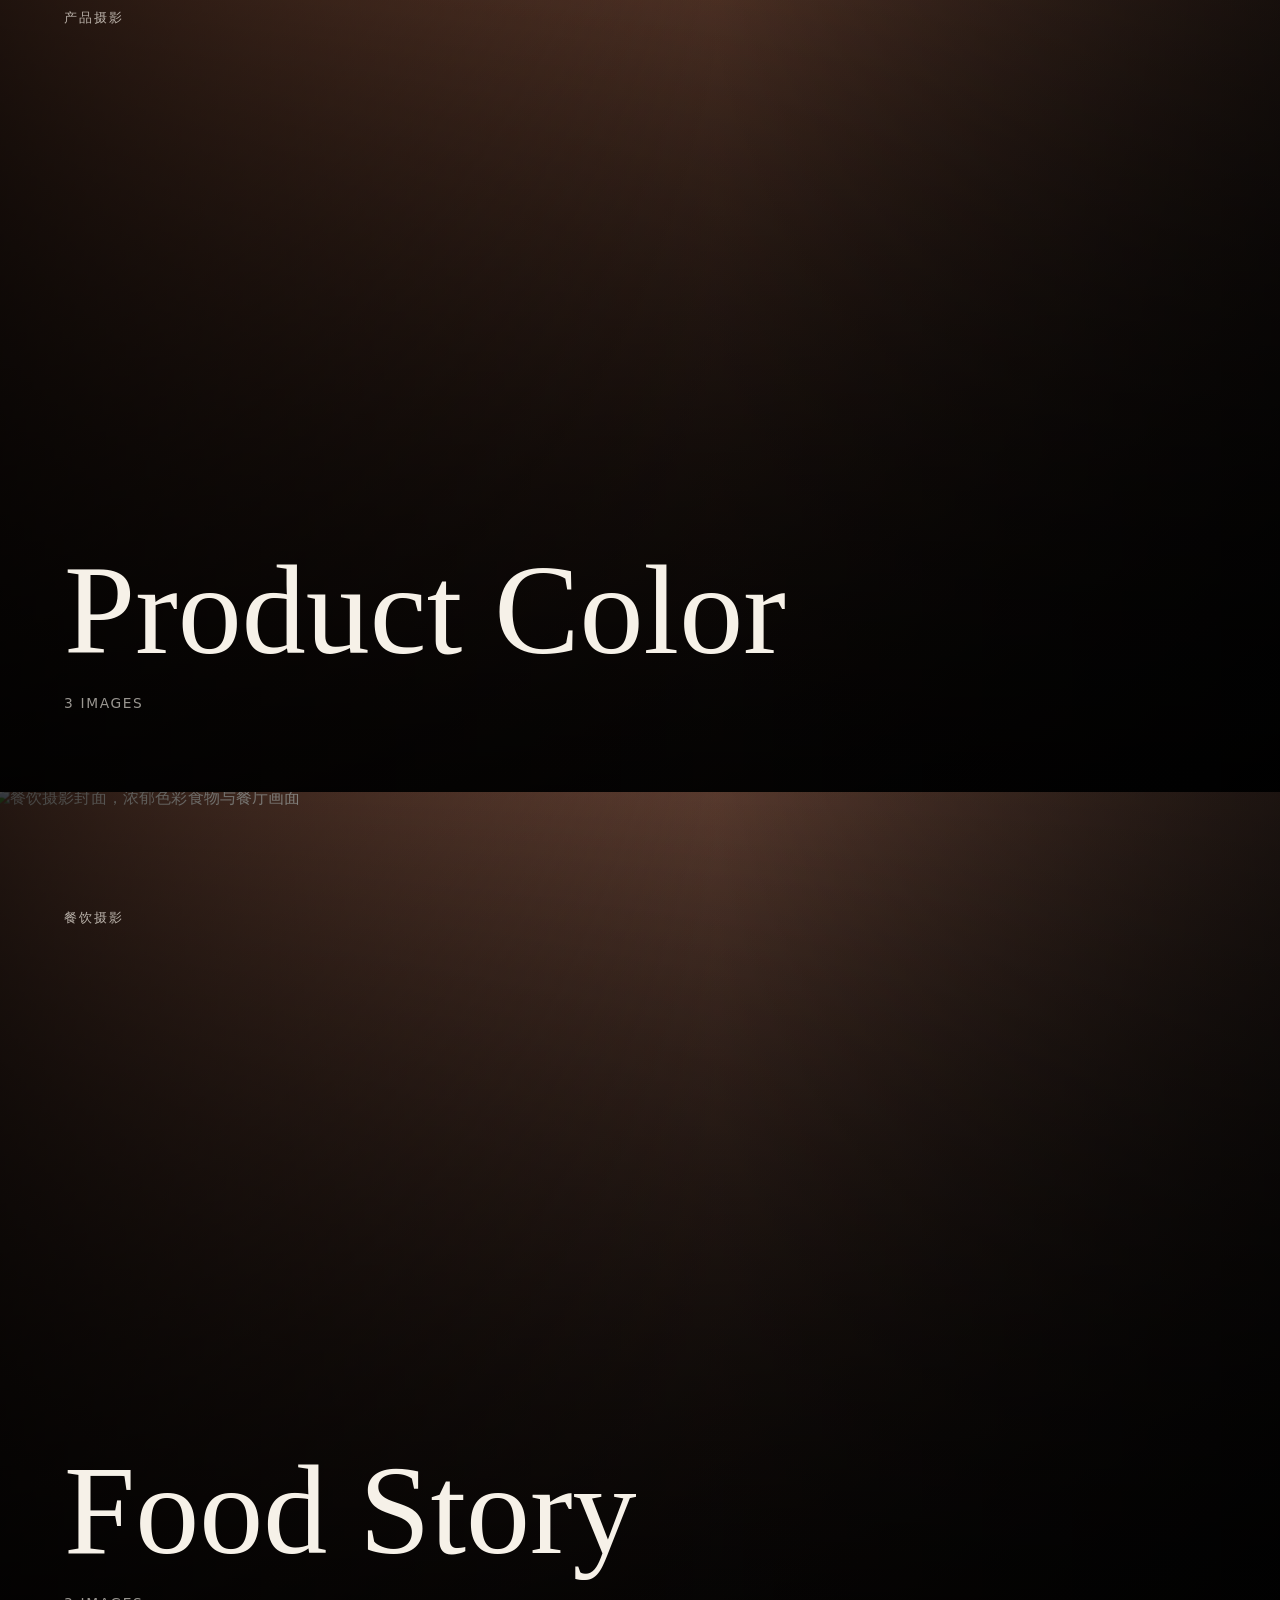
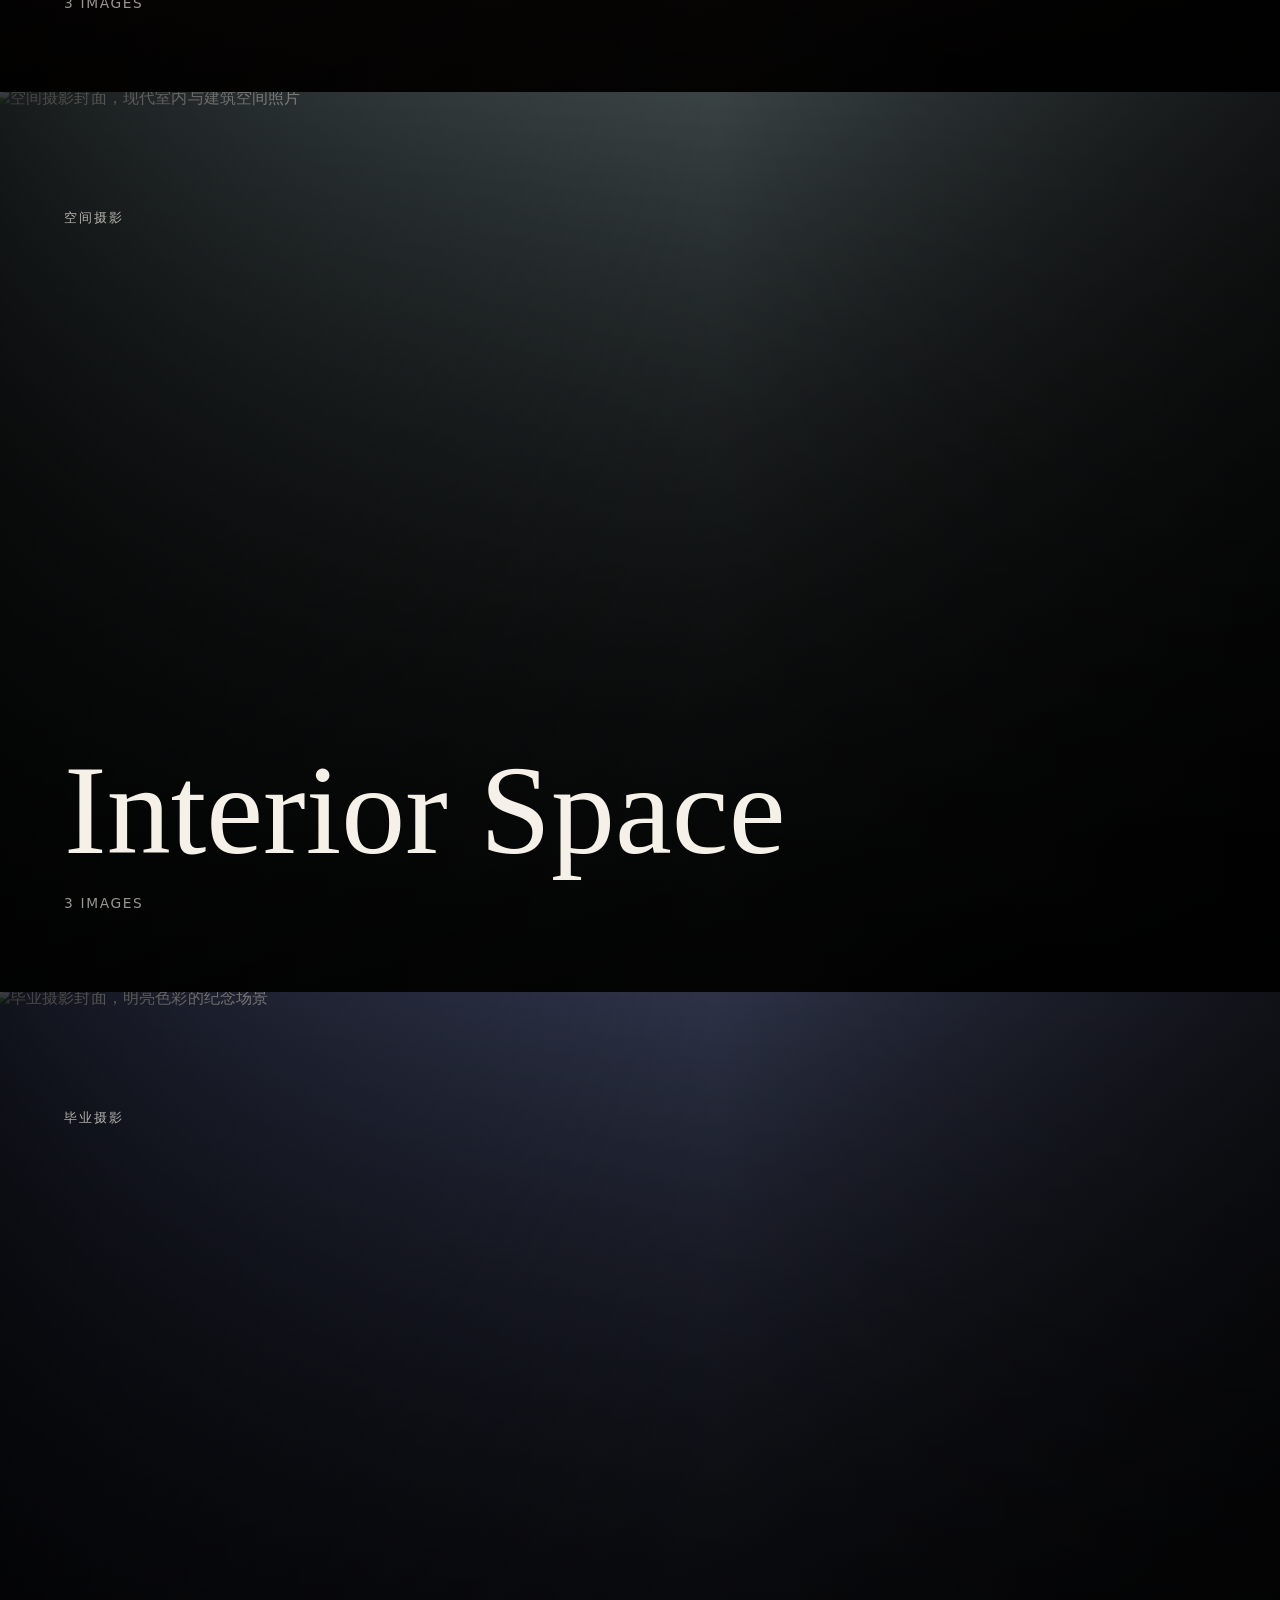
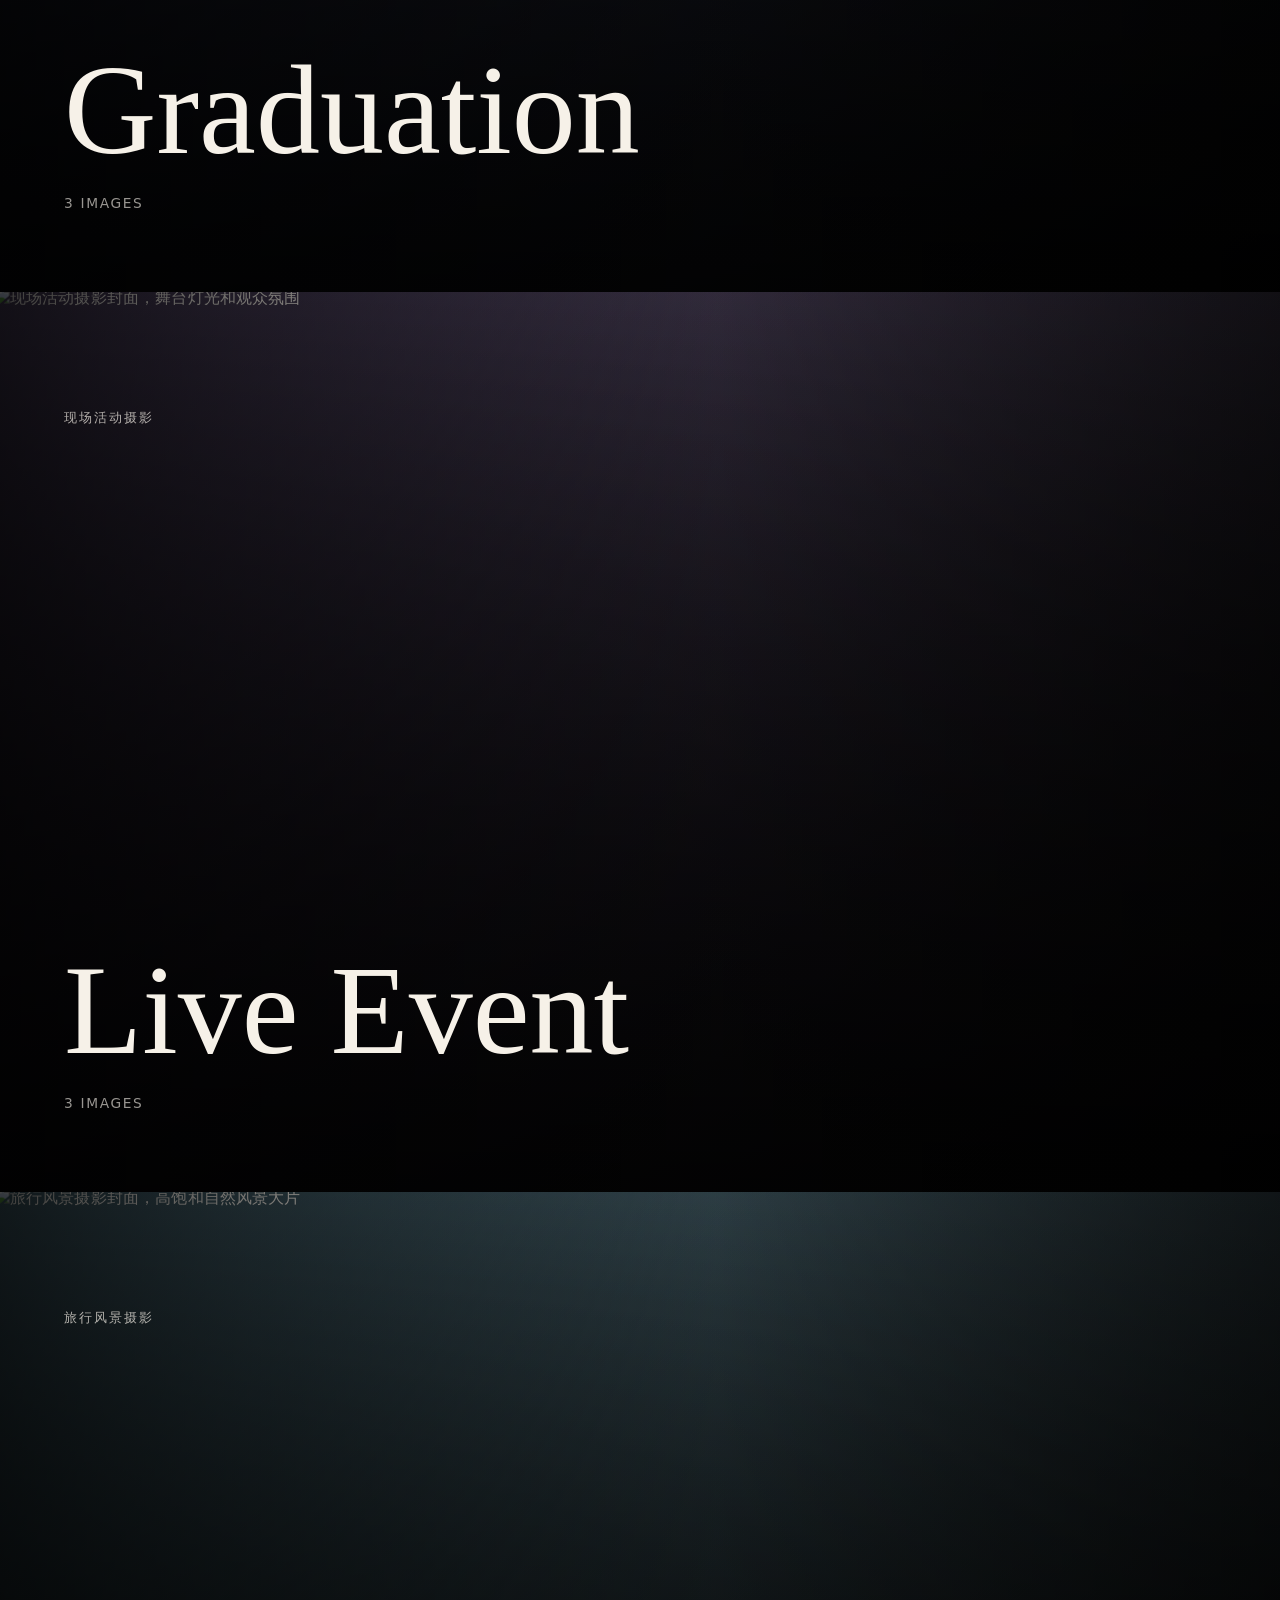
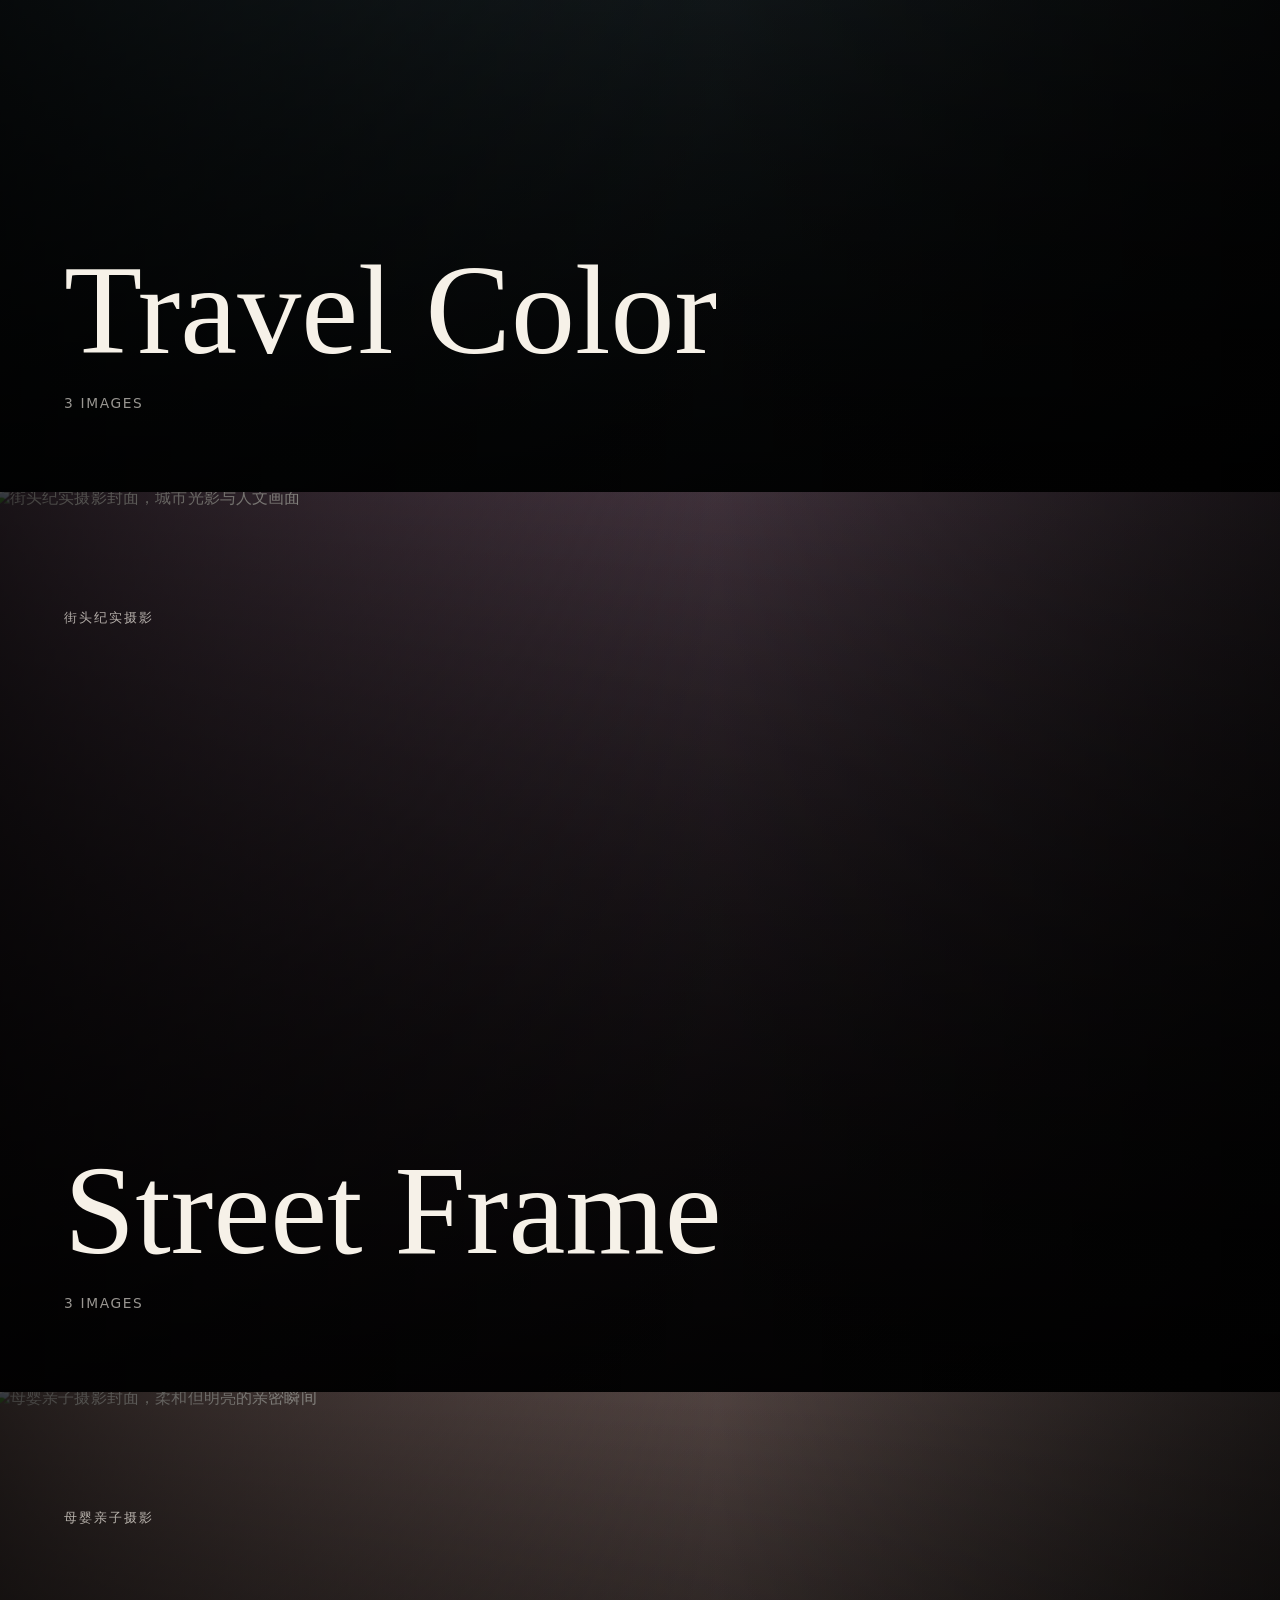
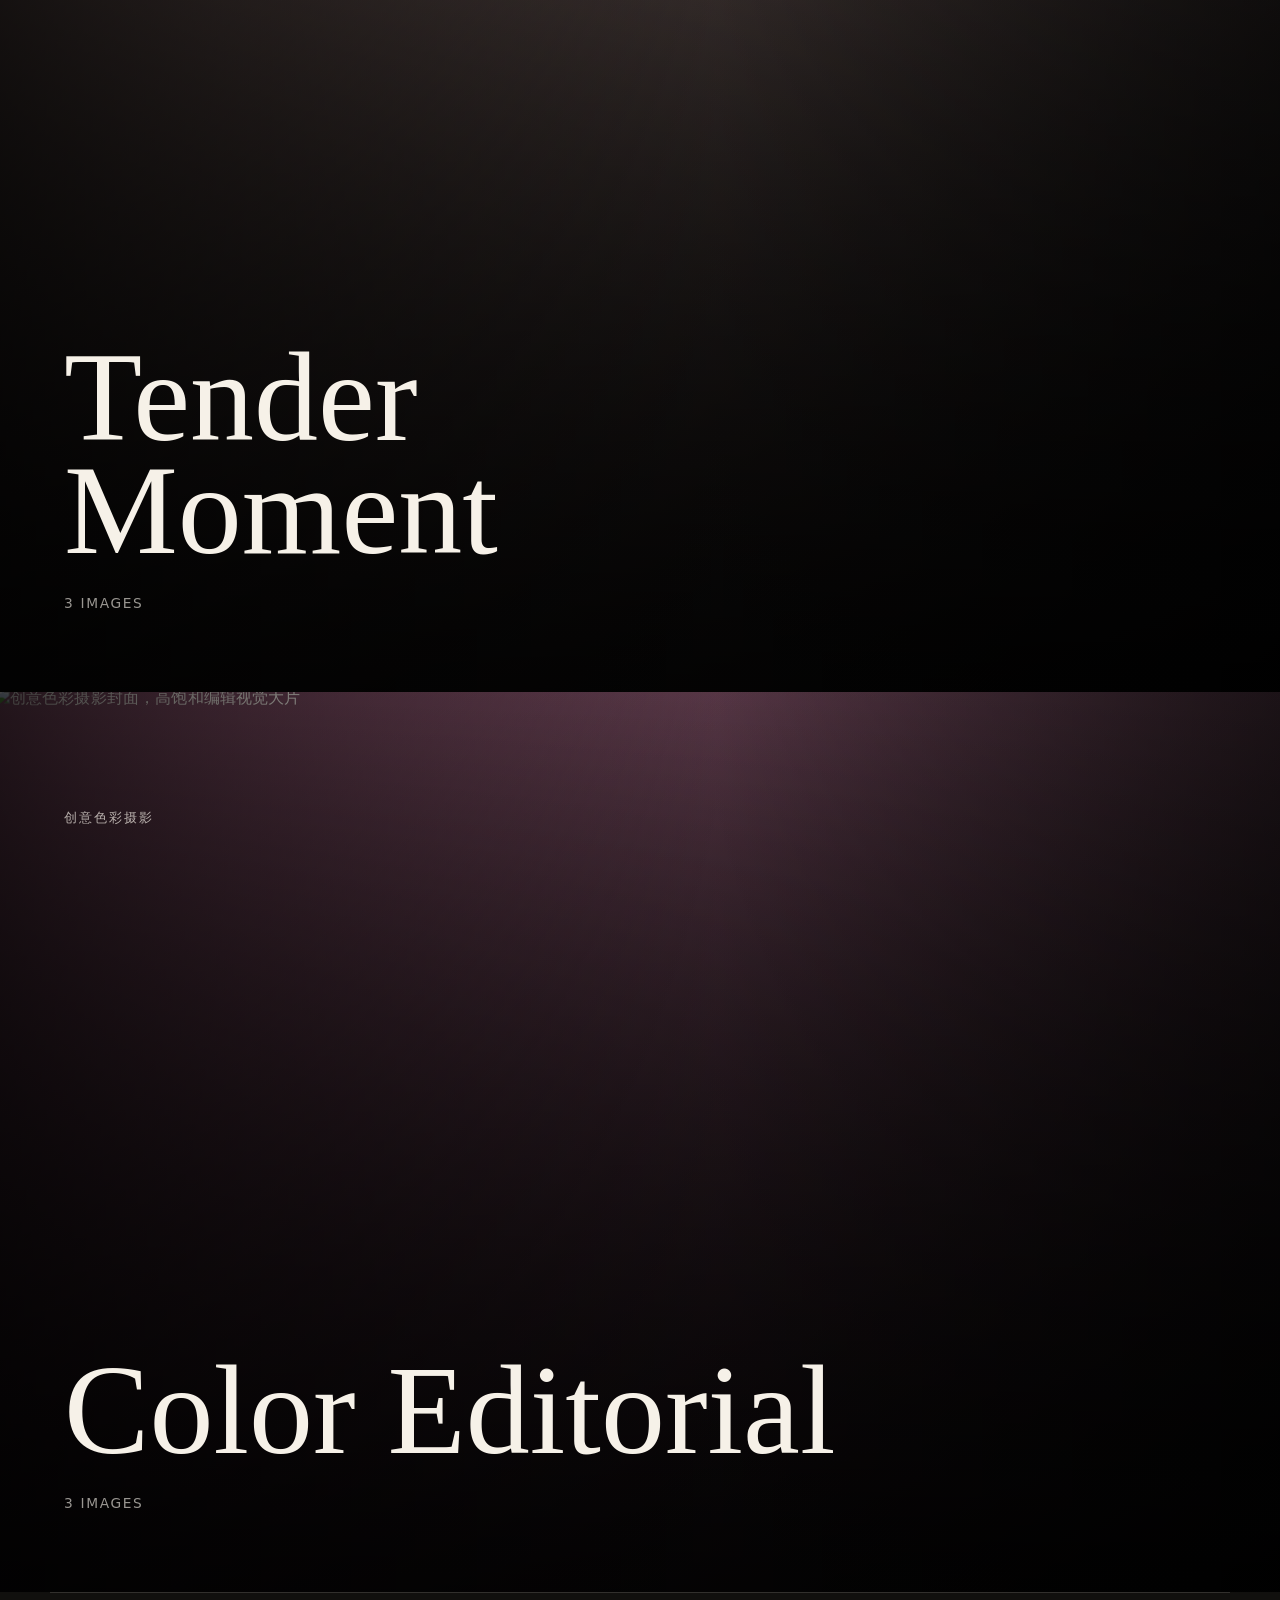
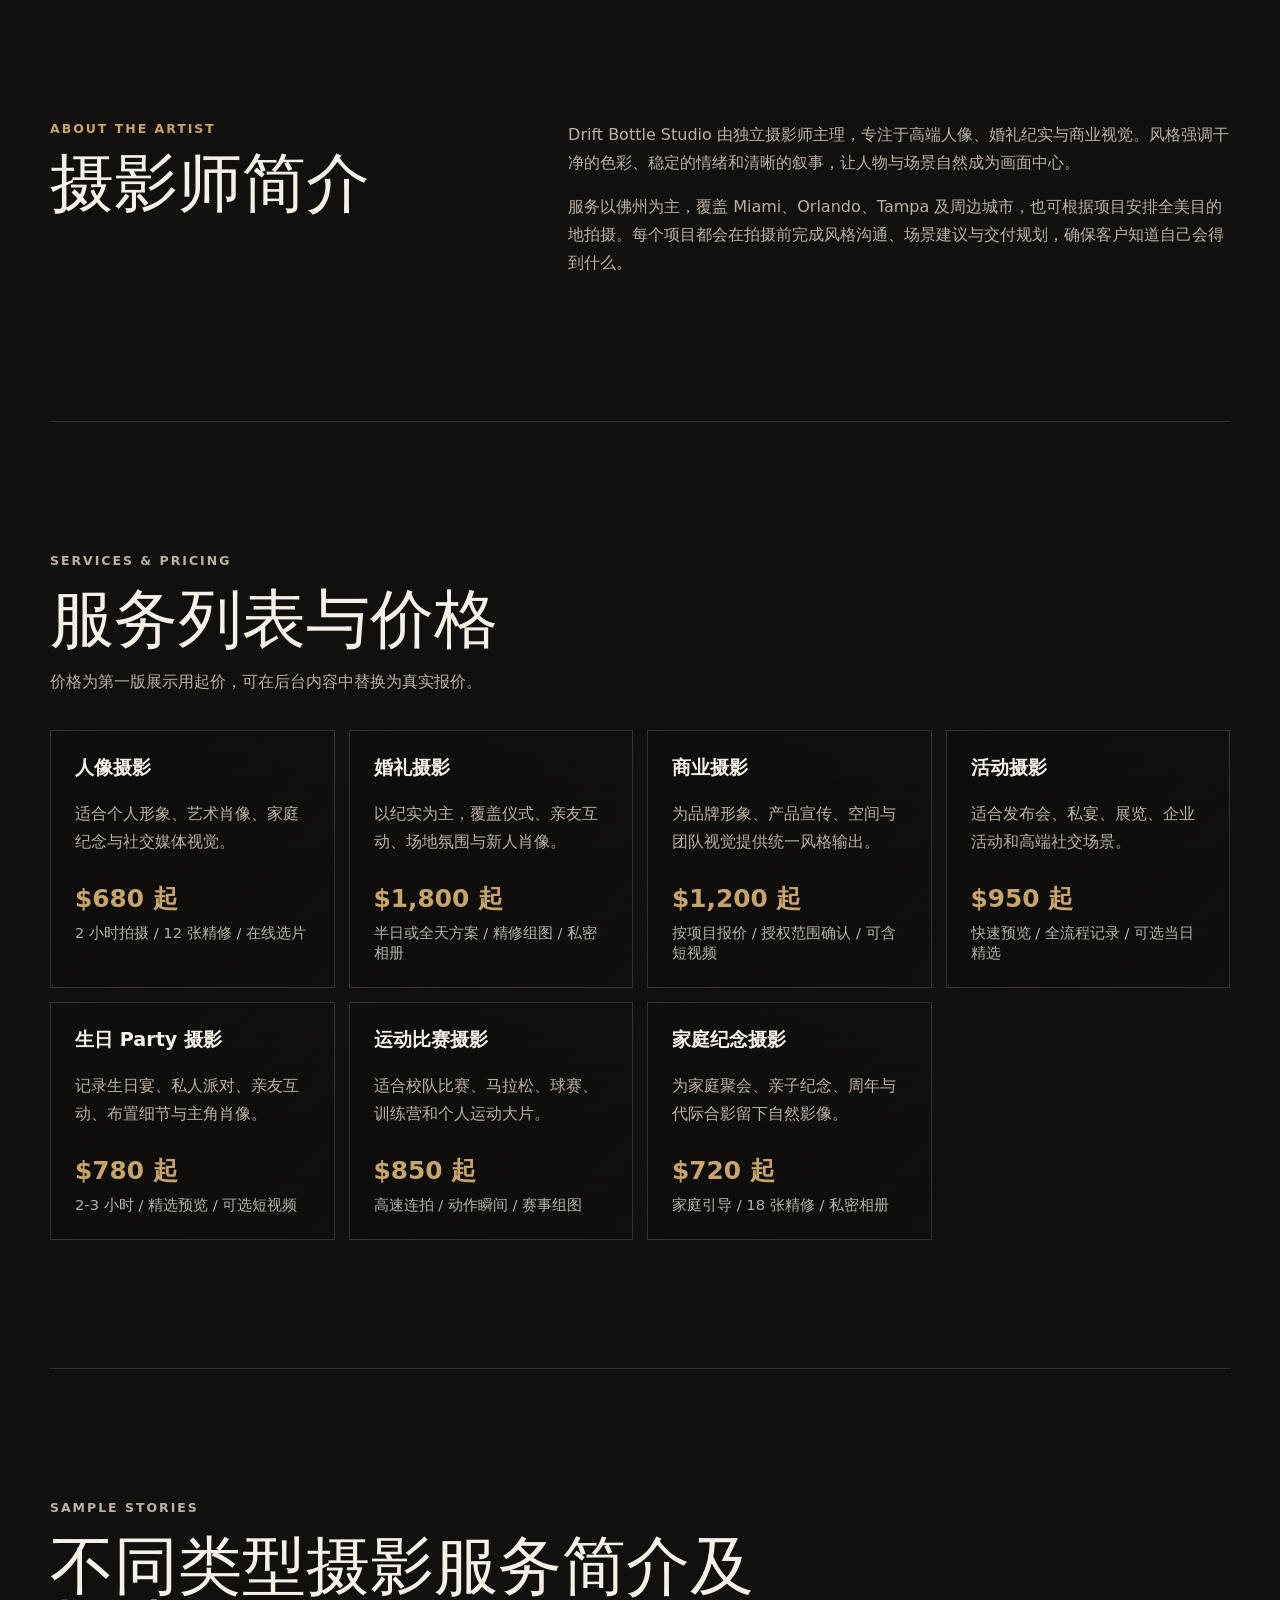
==== commit cbc9ee4c: "Update logo to photographer badge style" ====
--- a/zh-cn.html
+++ b/zh-cn.html
@@ -91,7 +91,7 @@
     <header class="site-header">
       <div class="brand-tools">
         <a class="brand" href="#top" aria-label="Drift Bottle Studio home">
-          <img class="brand-logo" src="/assets/logo-drift-bottle-badge-20260726-web.png?v=logo-20260726a" alt="瓶盖摄影 Drift Bottle Photography logo" />
+          <img class="brand-logo" src="/assets/logo-drift-bottle-photo-badge-20260803-web.png?v=logo-20260803a" alt="瓶盖摄影 Drift Bottle Photography logo" />
         </a>
         <div class="language-switcher" aria-label="Language selector">
           <a href="/" hreflang="en">EN</a>
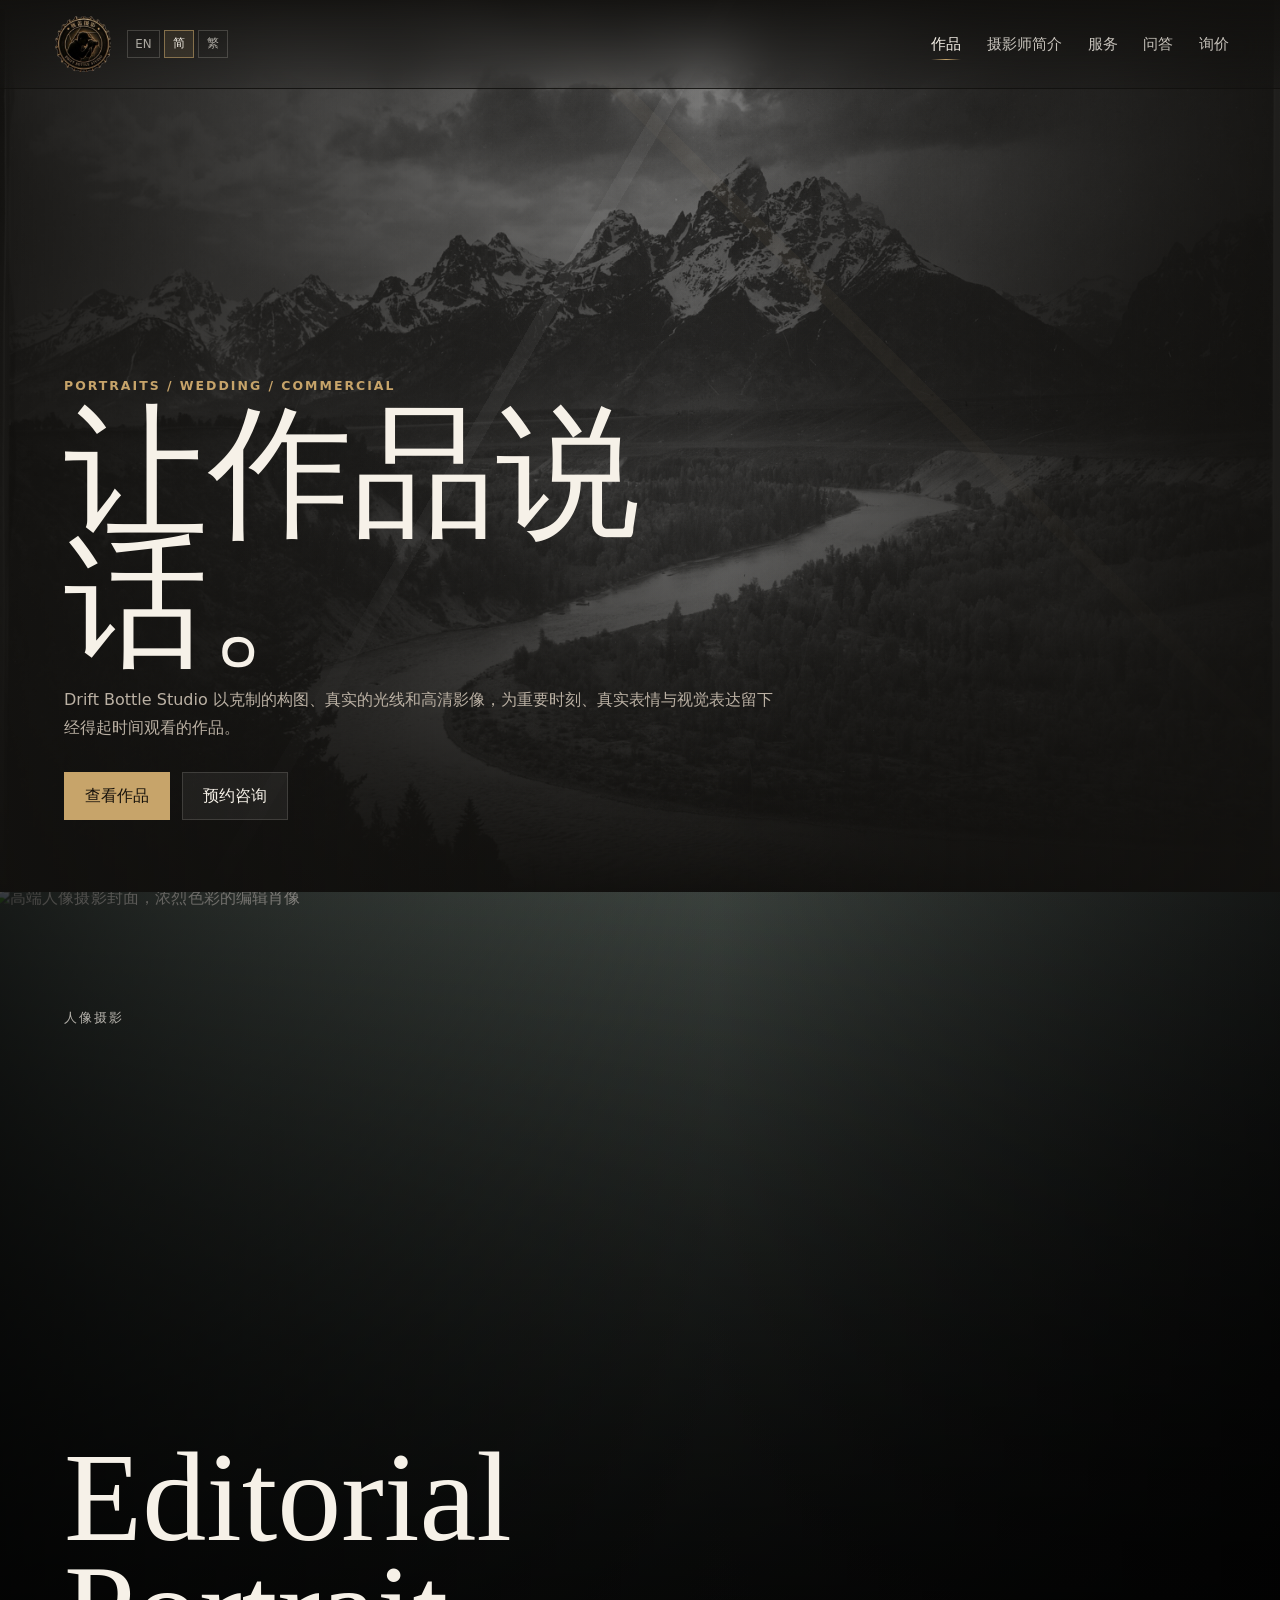
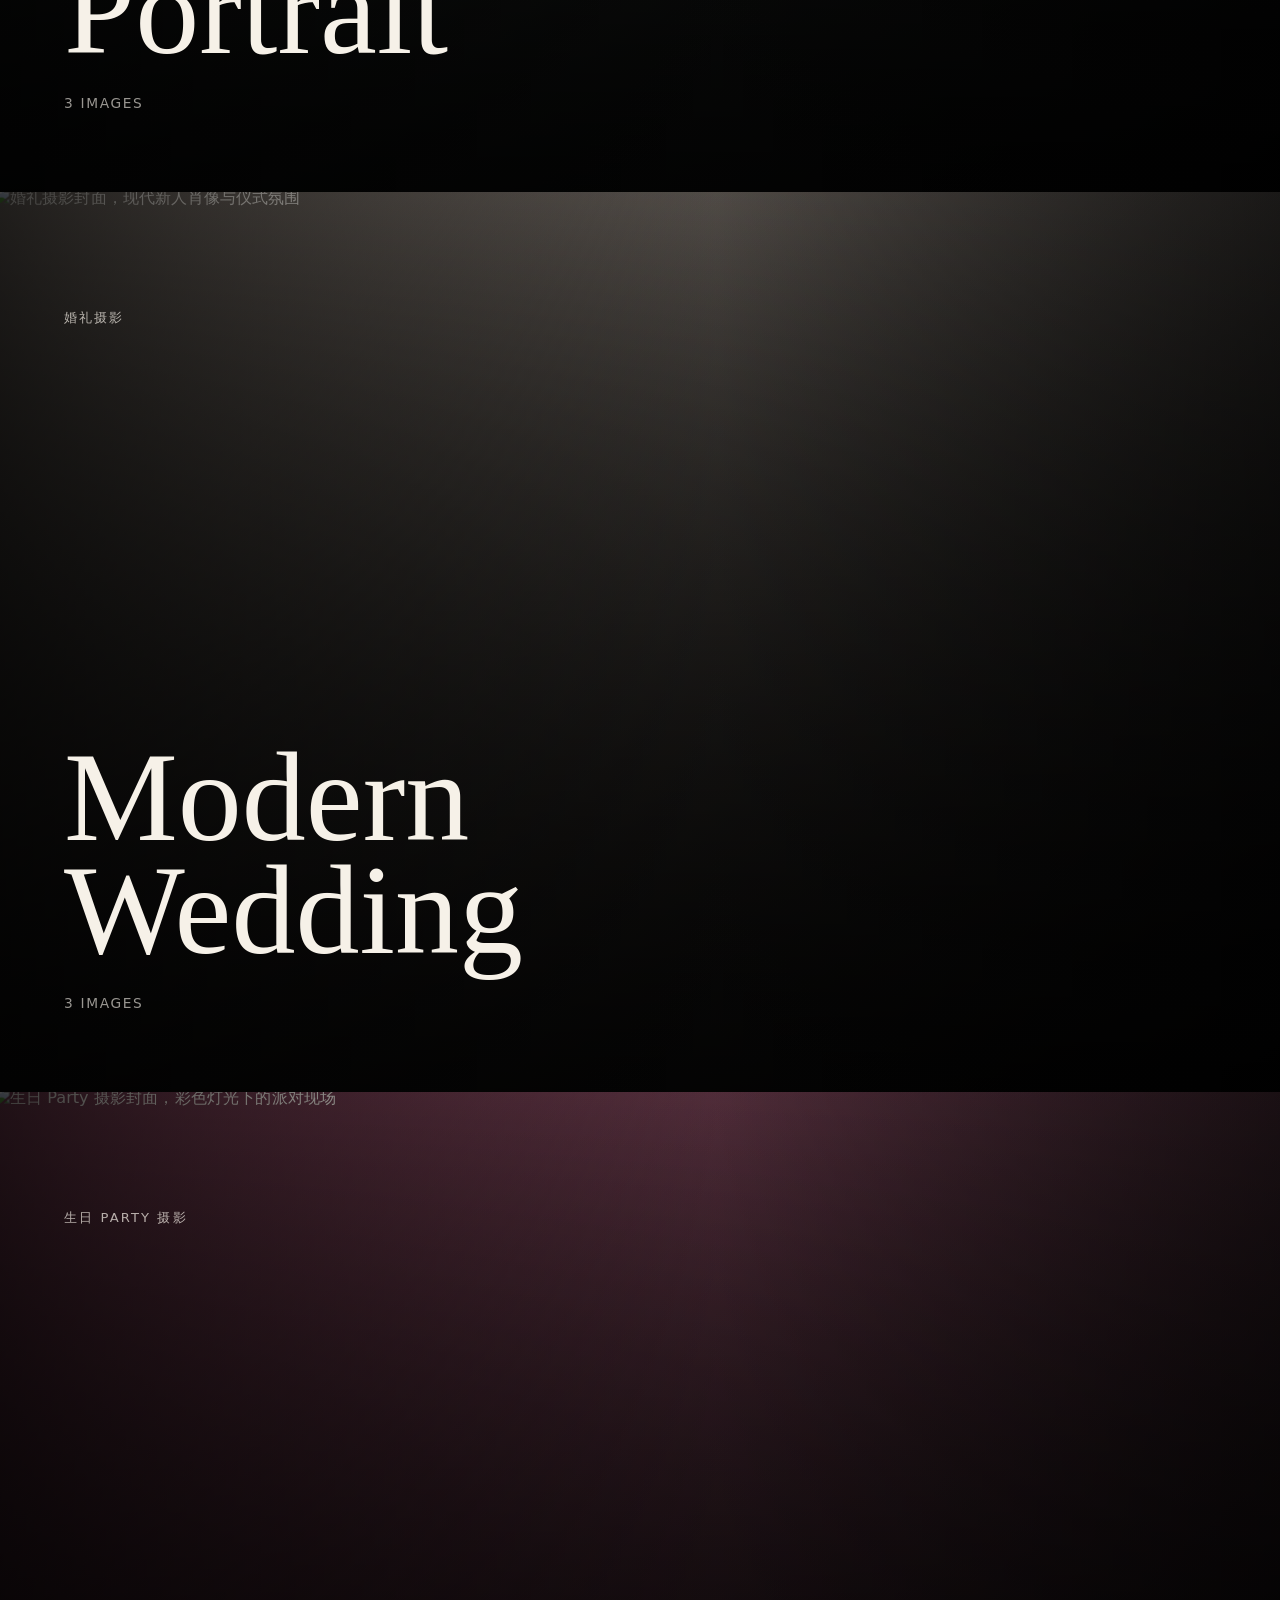
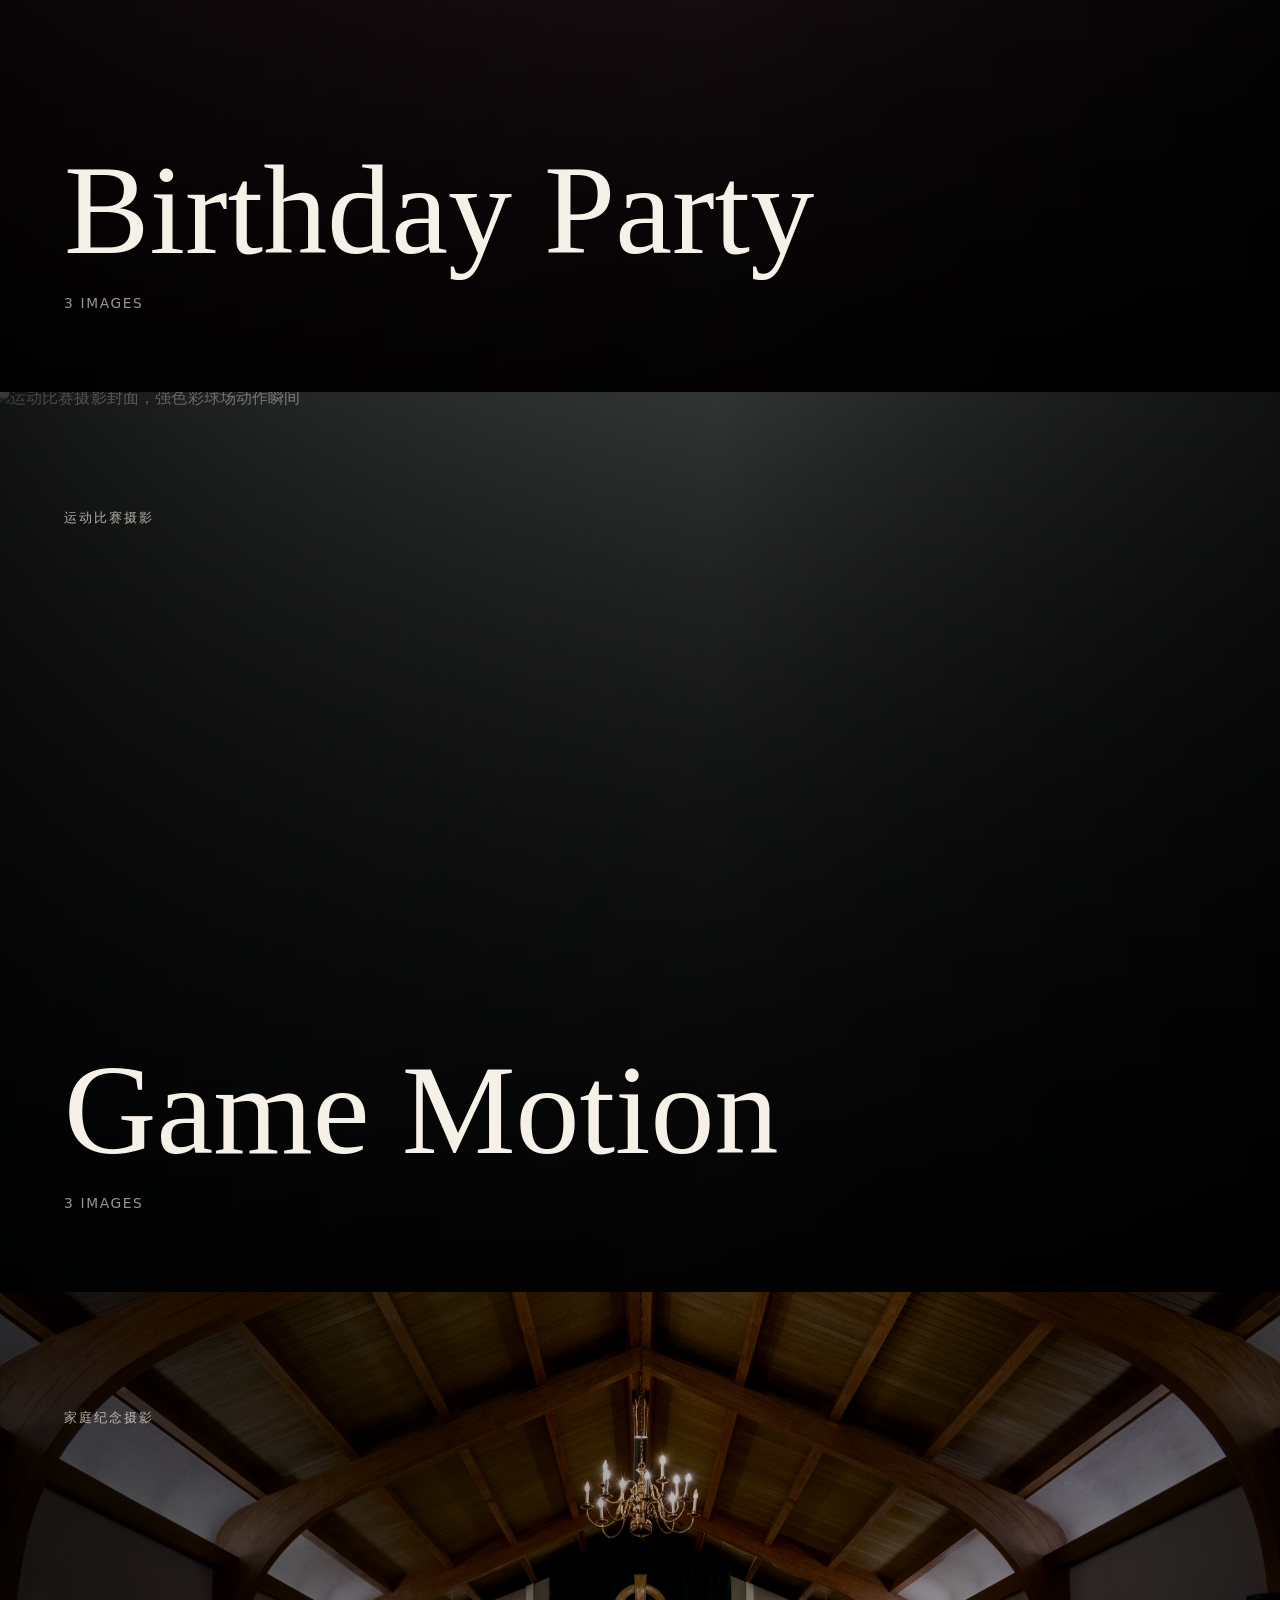
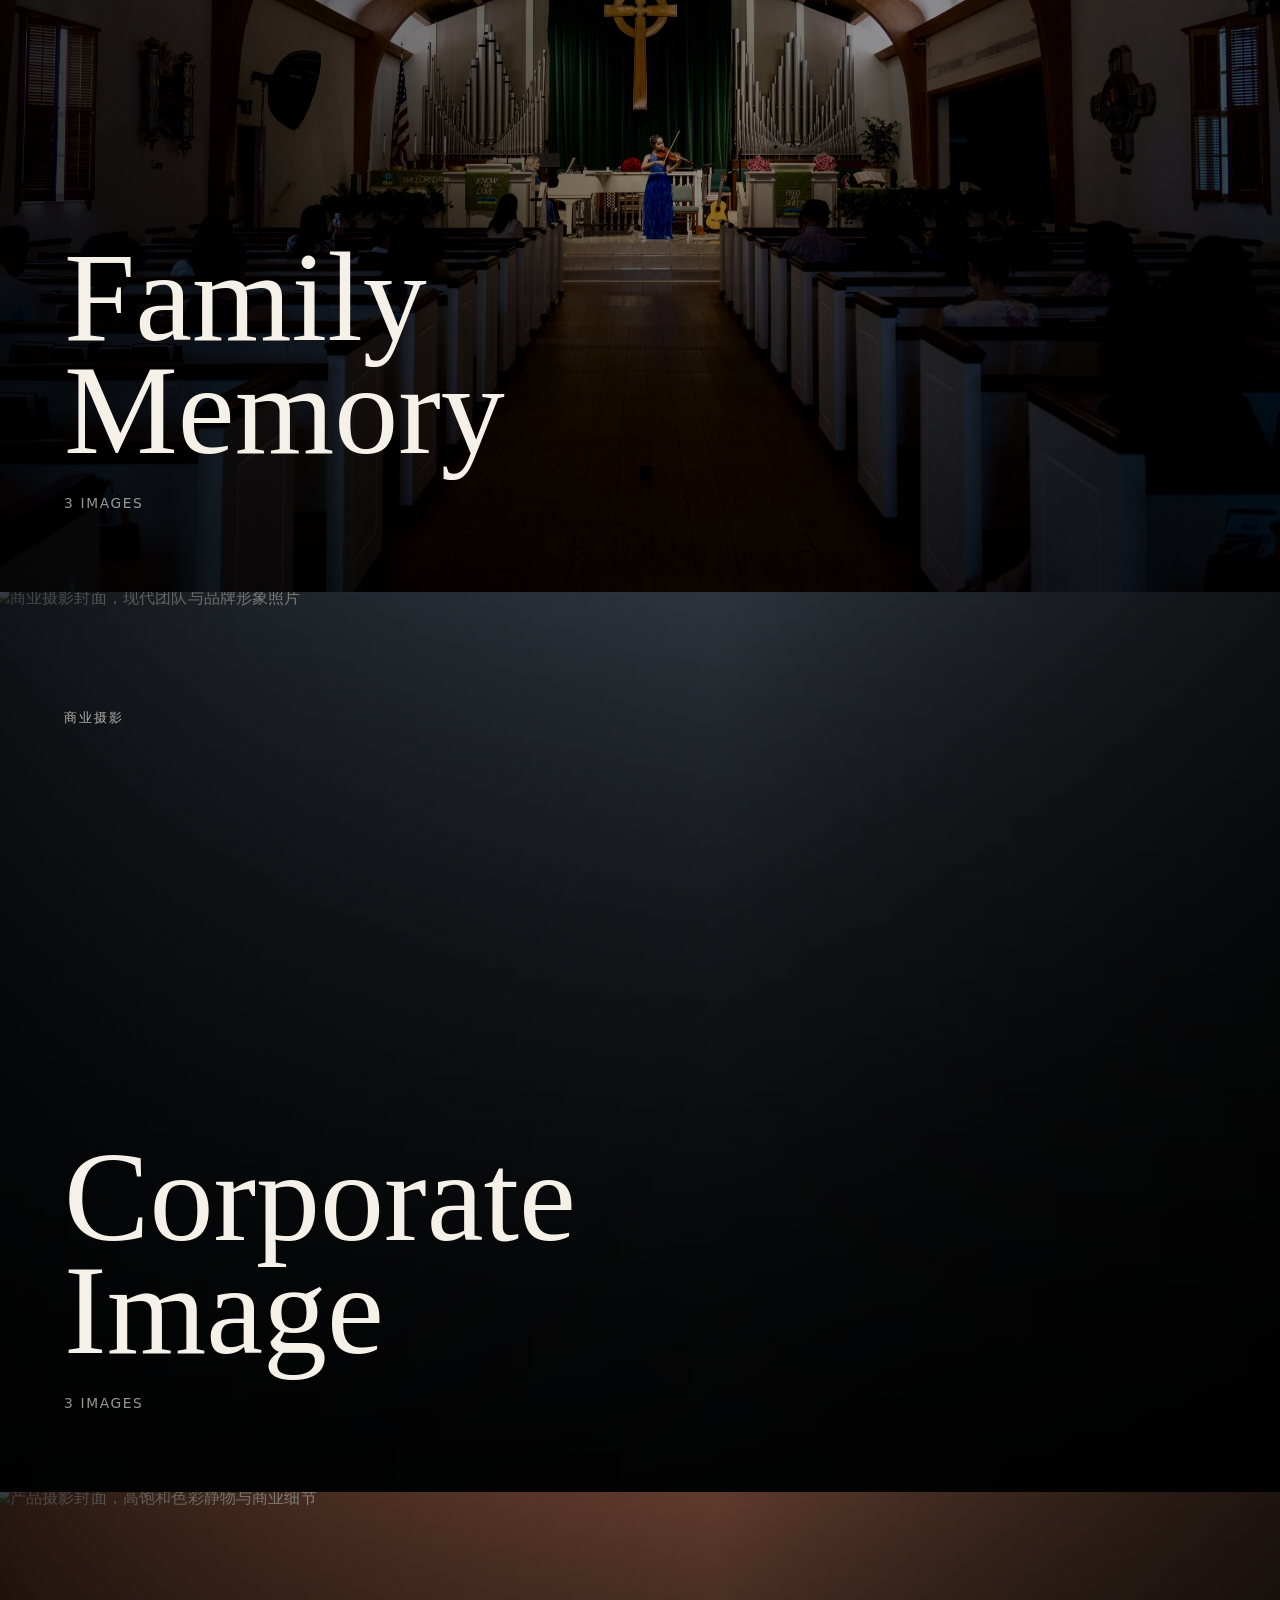
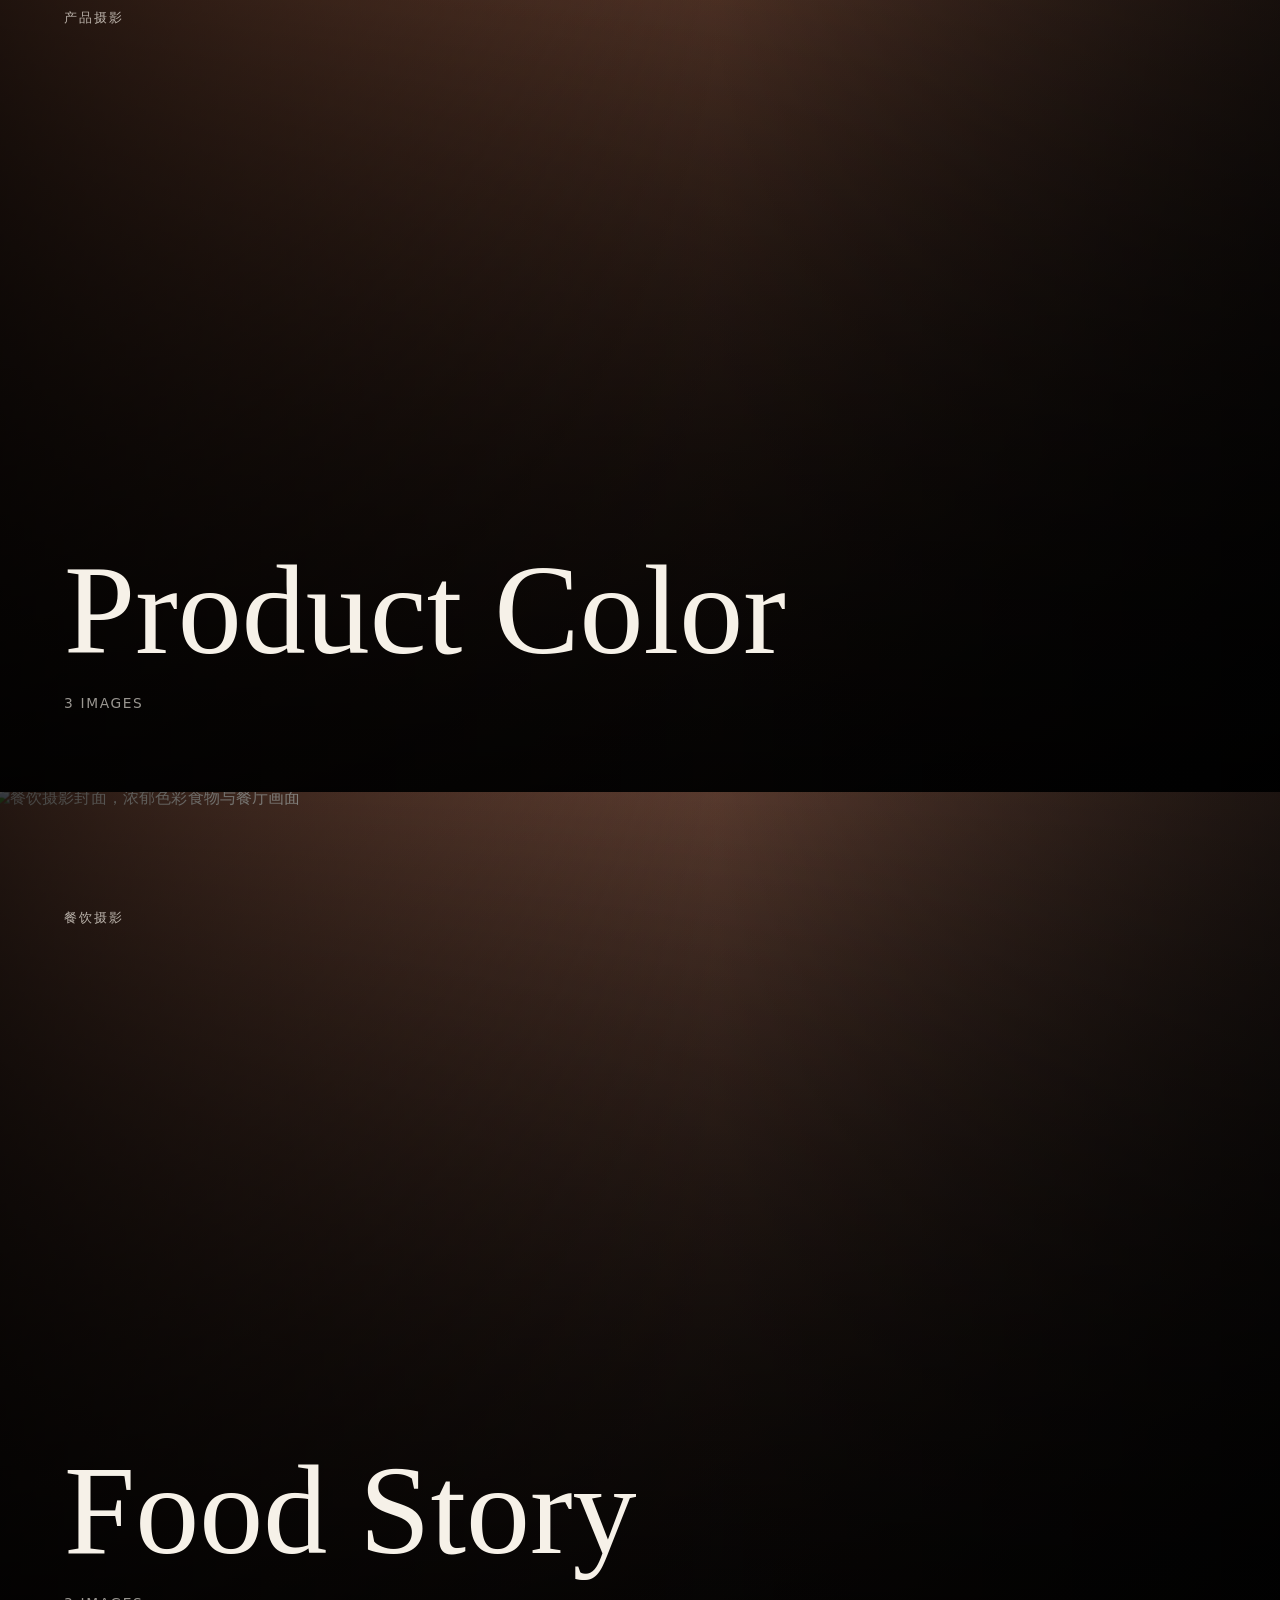
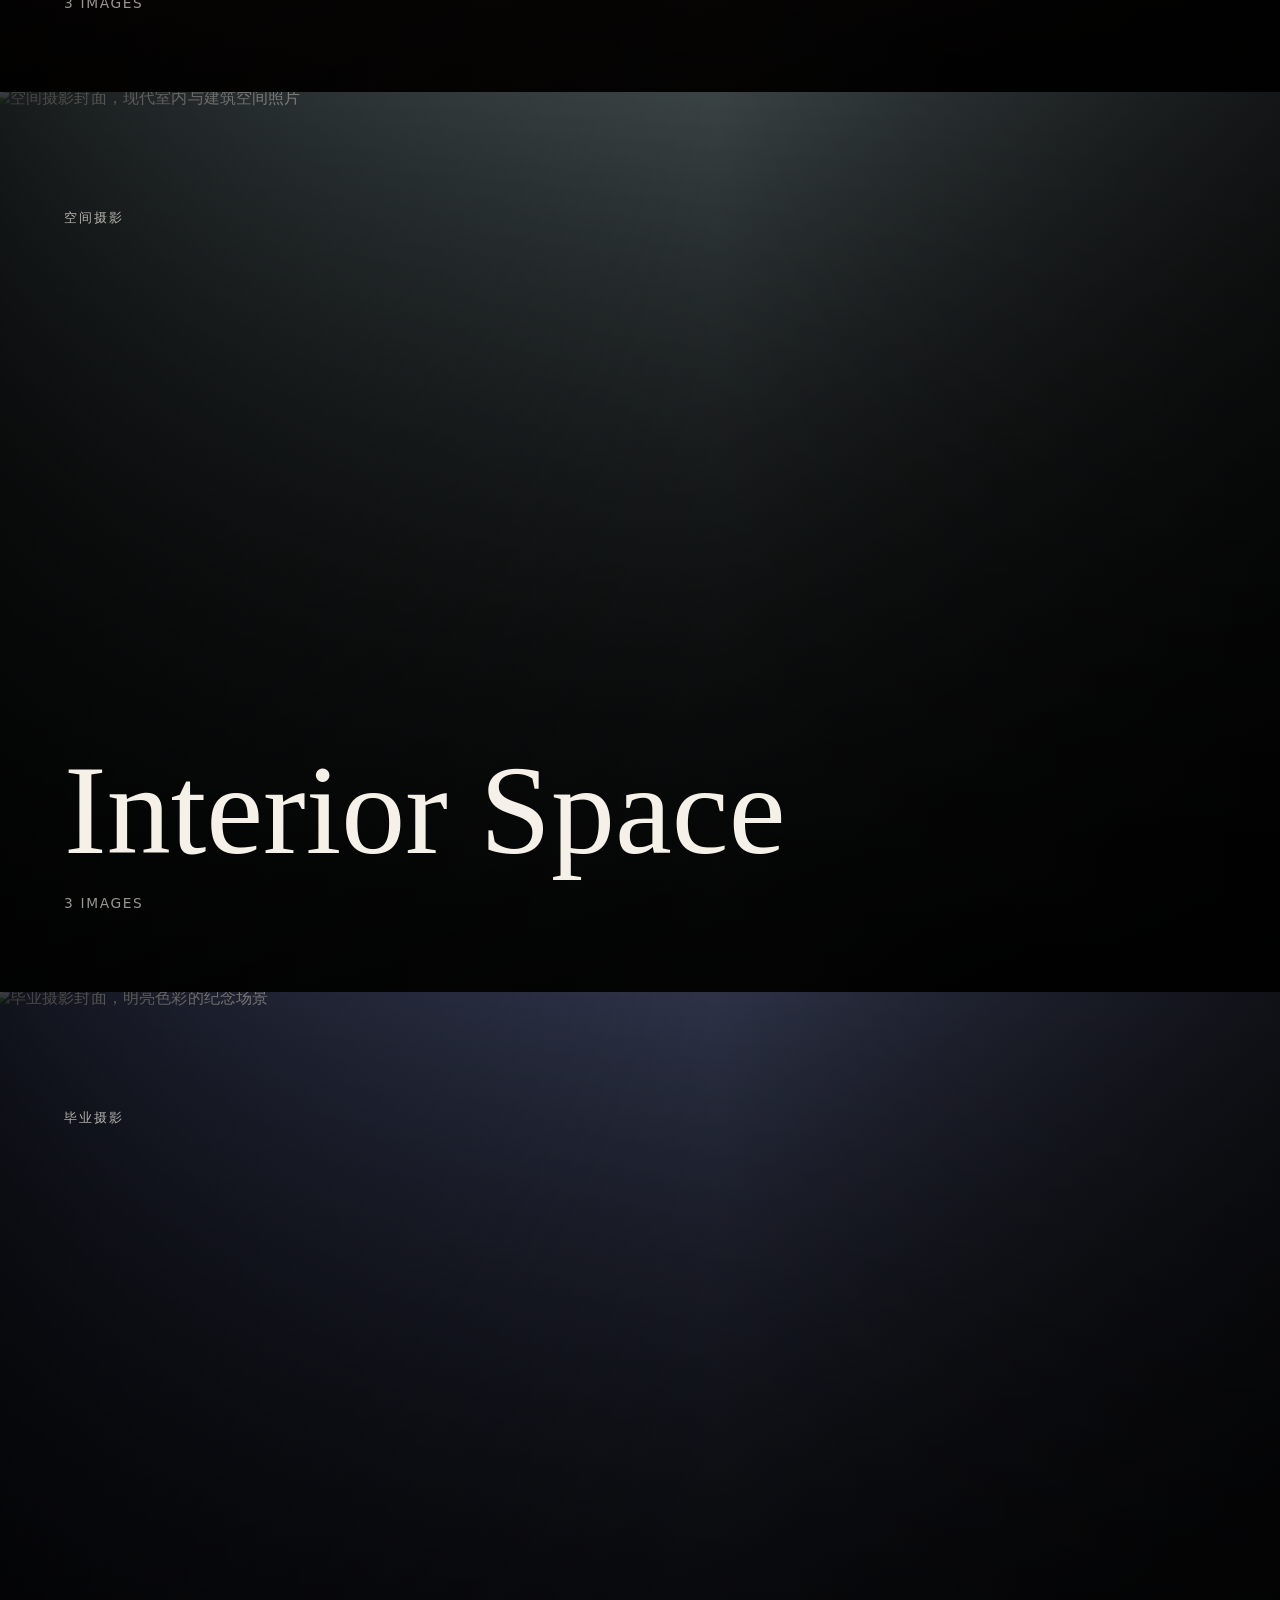
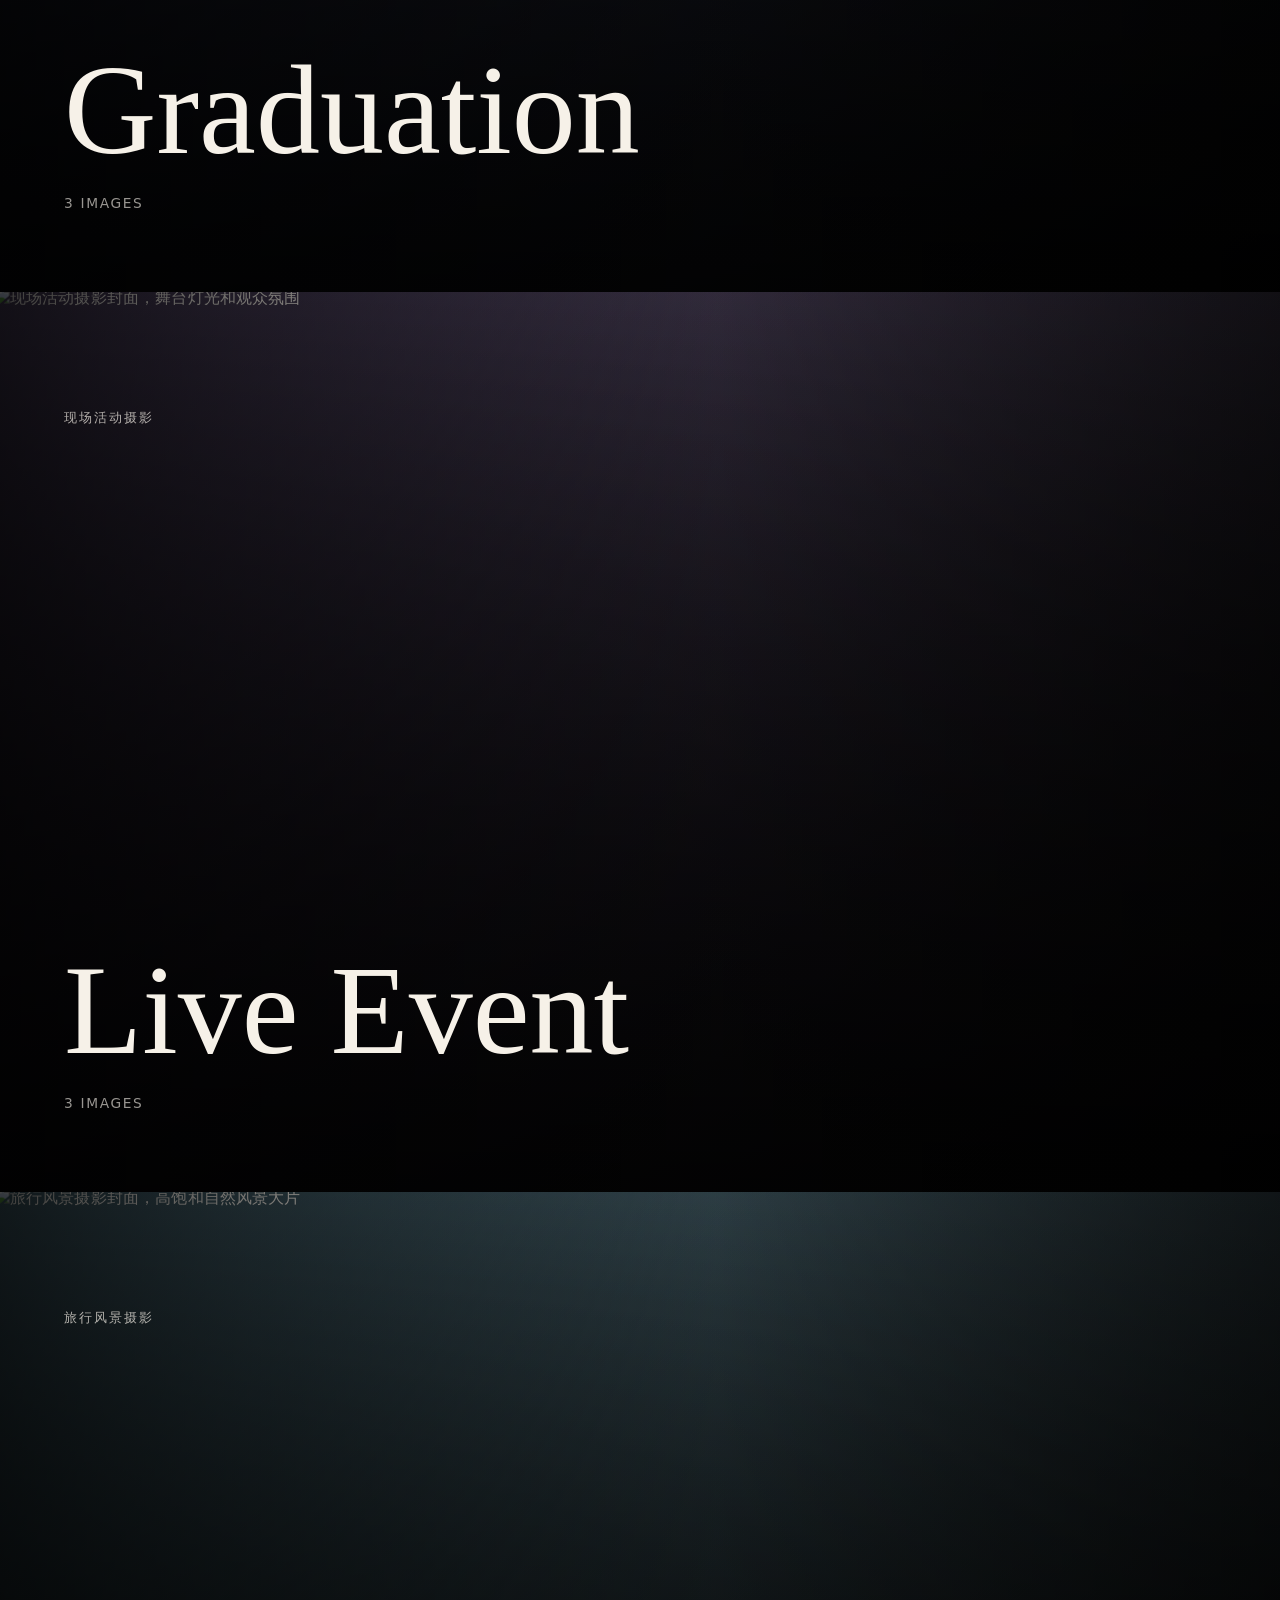
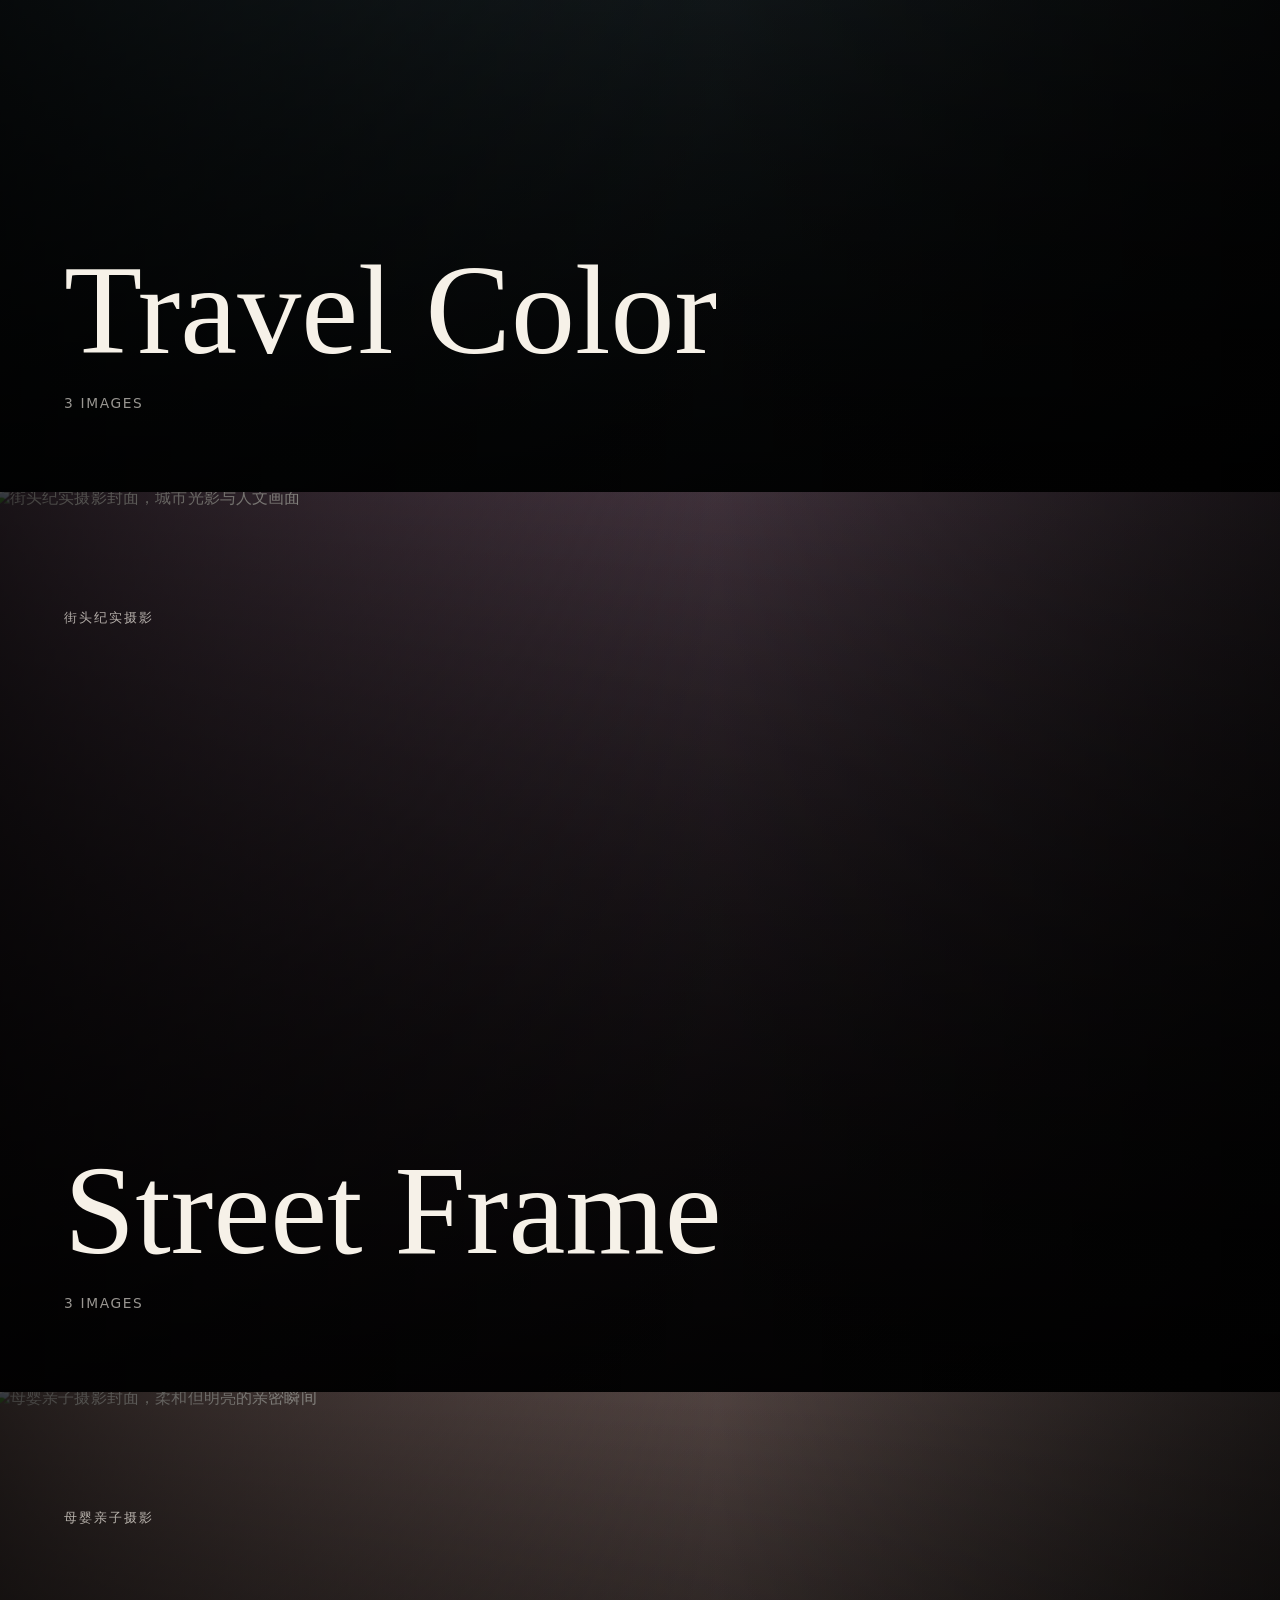
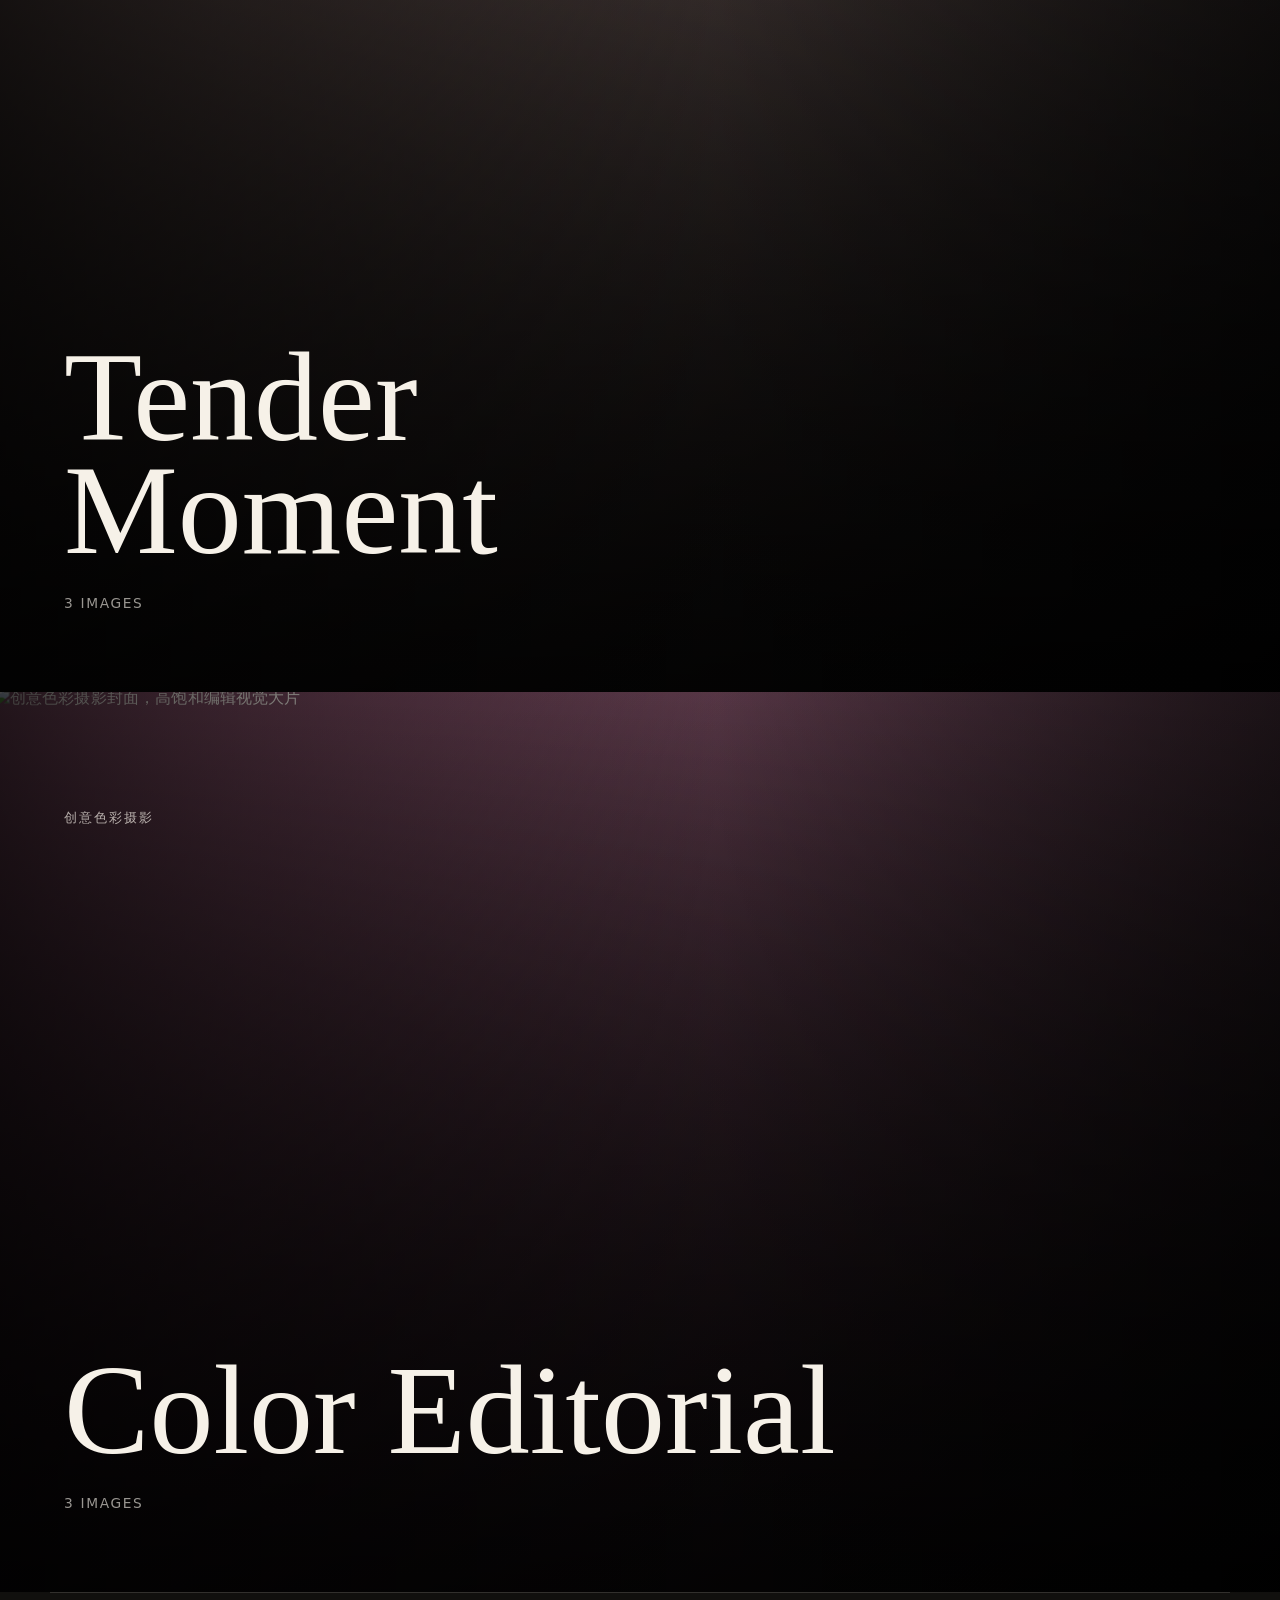
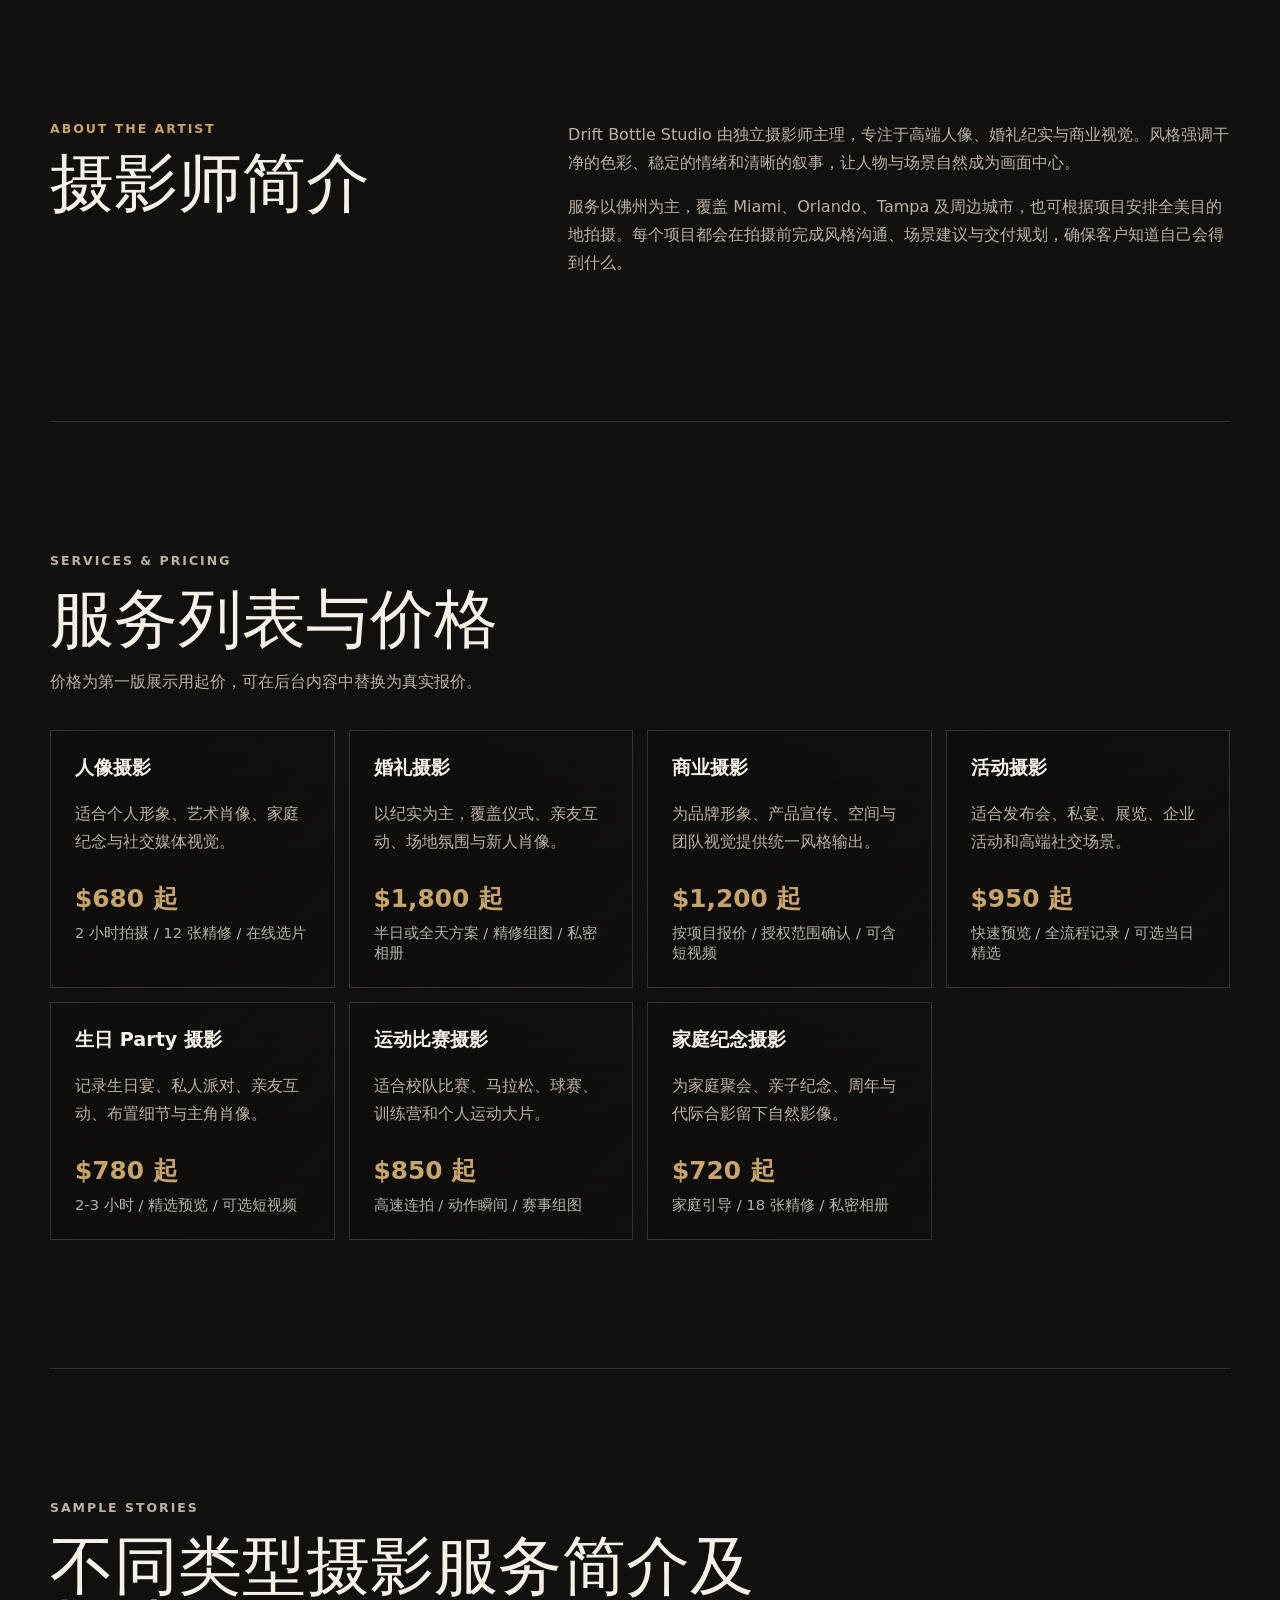
==== commit 6bafee30: "Update family memory homepage photo and contact email" ====
--- a/zh-cn.html
+++ b/zh-cn.html
@@ -153,8 +153,8 @@
             <span>Game Motion</span>
             <em>3 images</em>
           </button>
-          <button class="work tall" data-category="家庭纪念摄影" data-title="Family Memory" data-image="https://images.pexels.com/photos/2253870/pexels-photo-2253870.jpeg?auto=compress&amp;cs=tinysrgb&amp;w=1800" data-gallery="https://images.pexels.com/photos/2253870/pexels-photo-2253870.jpeg?auto=compress&amp;cs=tinysrgb&amp;w=1800|https://images.pexels.com/photos/1004014/pexels-photo-1004014.jpeg?auto=compress&amp;cs=tinysrgb&amp;w=1800|https://images.pexels.com/photos/167964/pexels-photo-167964.jpeg?auto=compress&amp;cs=tinysrgb&amp;w=1800" style="--tone: #66584a; --image: url('https://images.pexels.com/photos/2253870/pexels-photo-2253870.jpeg?auto=compress&amp;cs=tinysrgb&amp;w=1800');">
-            <img src="https://images.pexels.com/photos/2253870/pexels-photo-2253870.jpeg?auto=compress&amp;cs=tinysrgb&amp;w=1400" alt="家庭纪念摄影封面，暖色调亲子与家庭瞬间" loading="lazy" />
+          <button class="work tall" data-category="家庭纪念摄影" data-title="Family Memory" data-image="/assets/family-memory-violin-recital-20260806.jpg" data-gallery="/assets/family-memory-violin-recital-20260806.jpg|https://images.pexels.com/photos/1004014/pexels-photo-1004014.jpeg?auto=compress&amp;cs=tinysrgb&amp;w=1800|https://images.pexels.com/photos/167964/pexels-photo-167964.jpeg?auto=compress&amp;cs=tinysrgb&amp;w=1800" style="--tone: #66584a; --image: url('/assets/family-memory-violin-recital-20260806.jpg');">
+            <img src="/assets/family-memory-violin-recital-20260806.jpg" alt="教堂内的小提琴演奏家庭纪念照片" loading="lazy" />
             <span>Family Memory</span>
             <em>3 images</em>
           </button>
@@ -421,7 +421,7 @@
     <footer class="site-footer">
       <p>Drift Bottle Studio</p>
       <div>
-        <a href="mailto:hello@driftbottlestudio.com">hello@driftbottlestudio.com</a>
+        <a href="mailto:driftbottlestudio@gmail.com">driftbottlestudio@gmail.com</a>
         <small>占位图来自 Pexels 与 Wikimedia Commons，后续替换为摄影师本人作品。</small>
       </div>
     </footer>
@@ -436,5 +436,3 @@
     <script src="/app.js?v=20260710-i18n-a" defer></script>
   </body>
 </html>
-
-
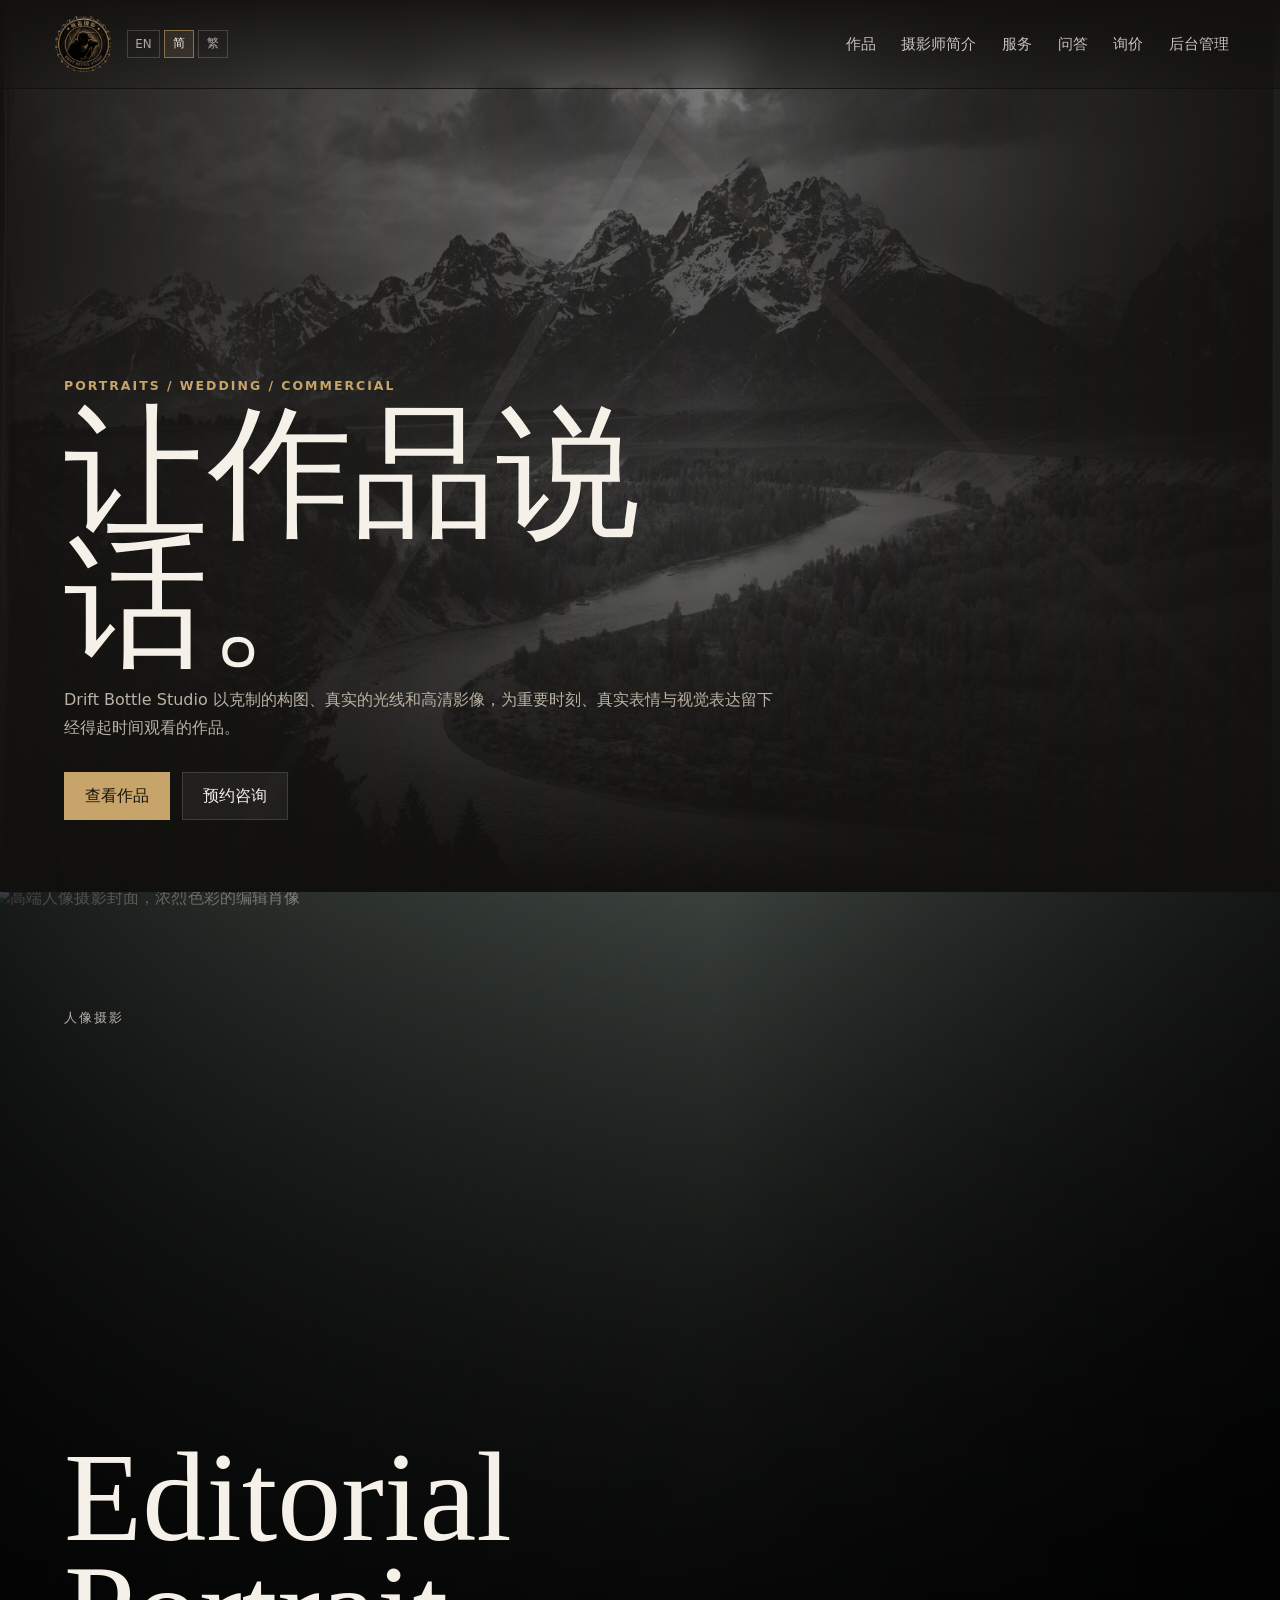
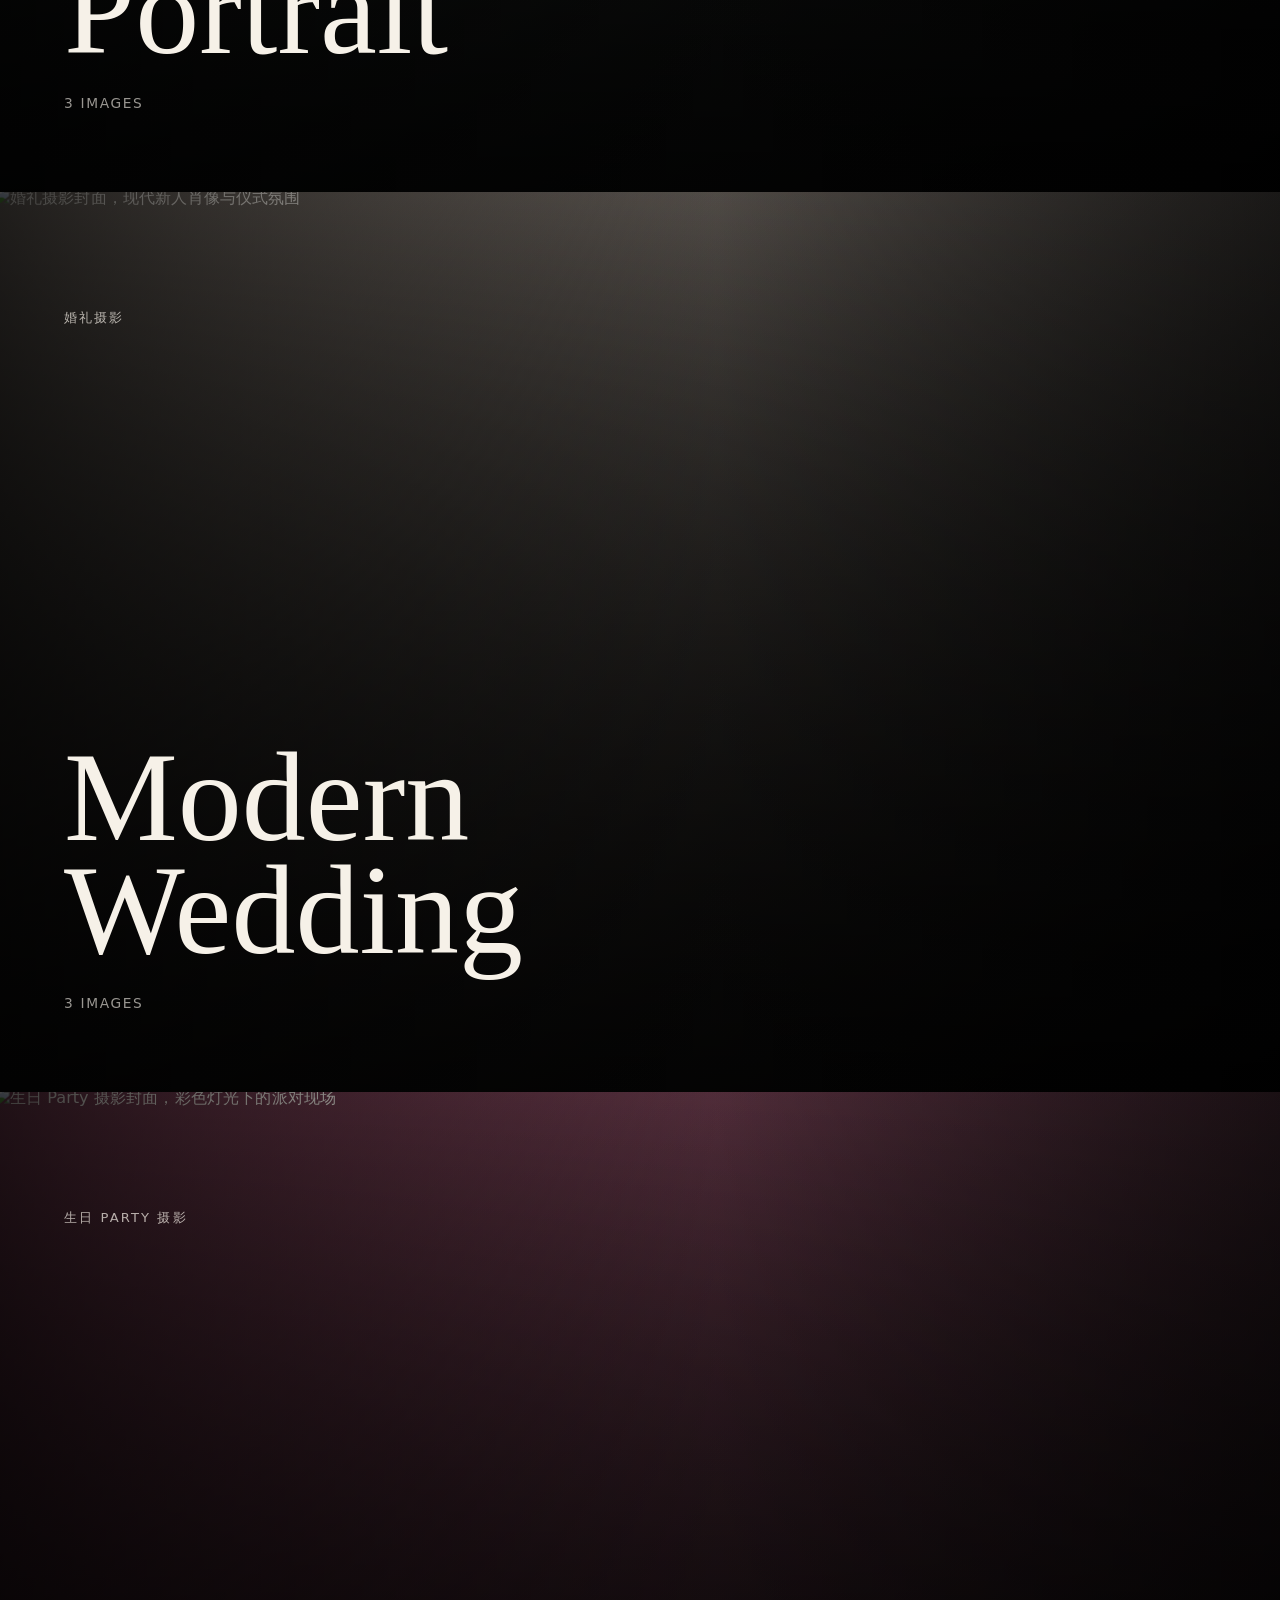
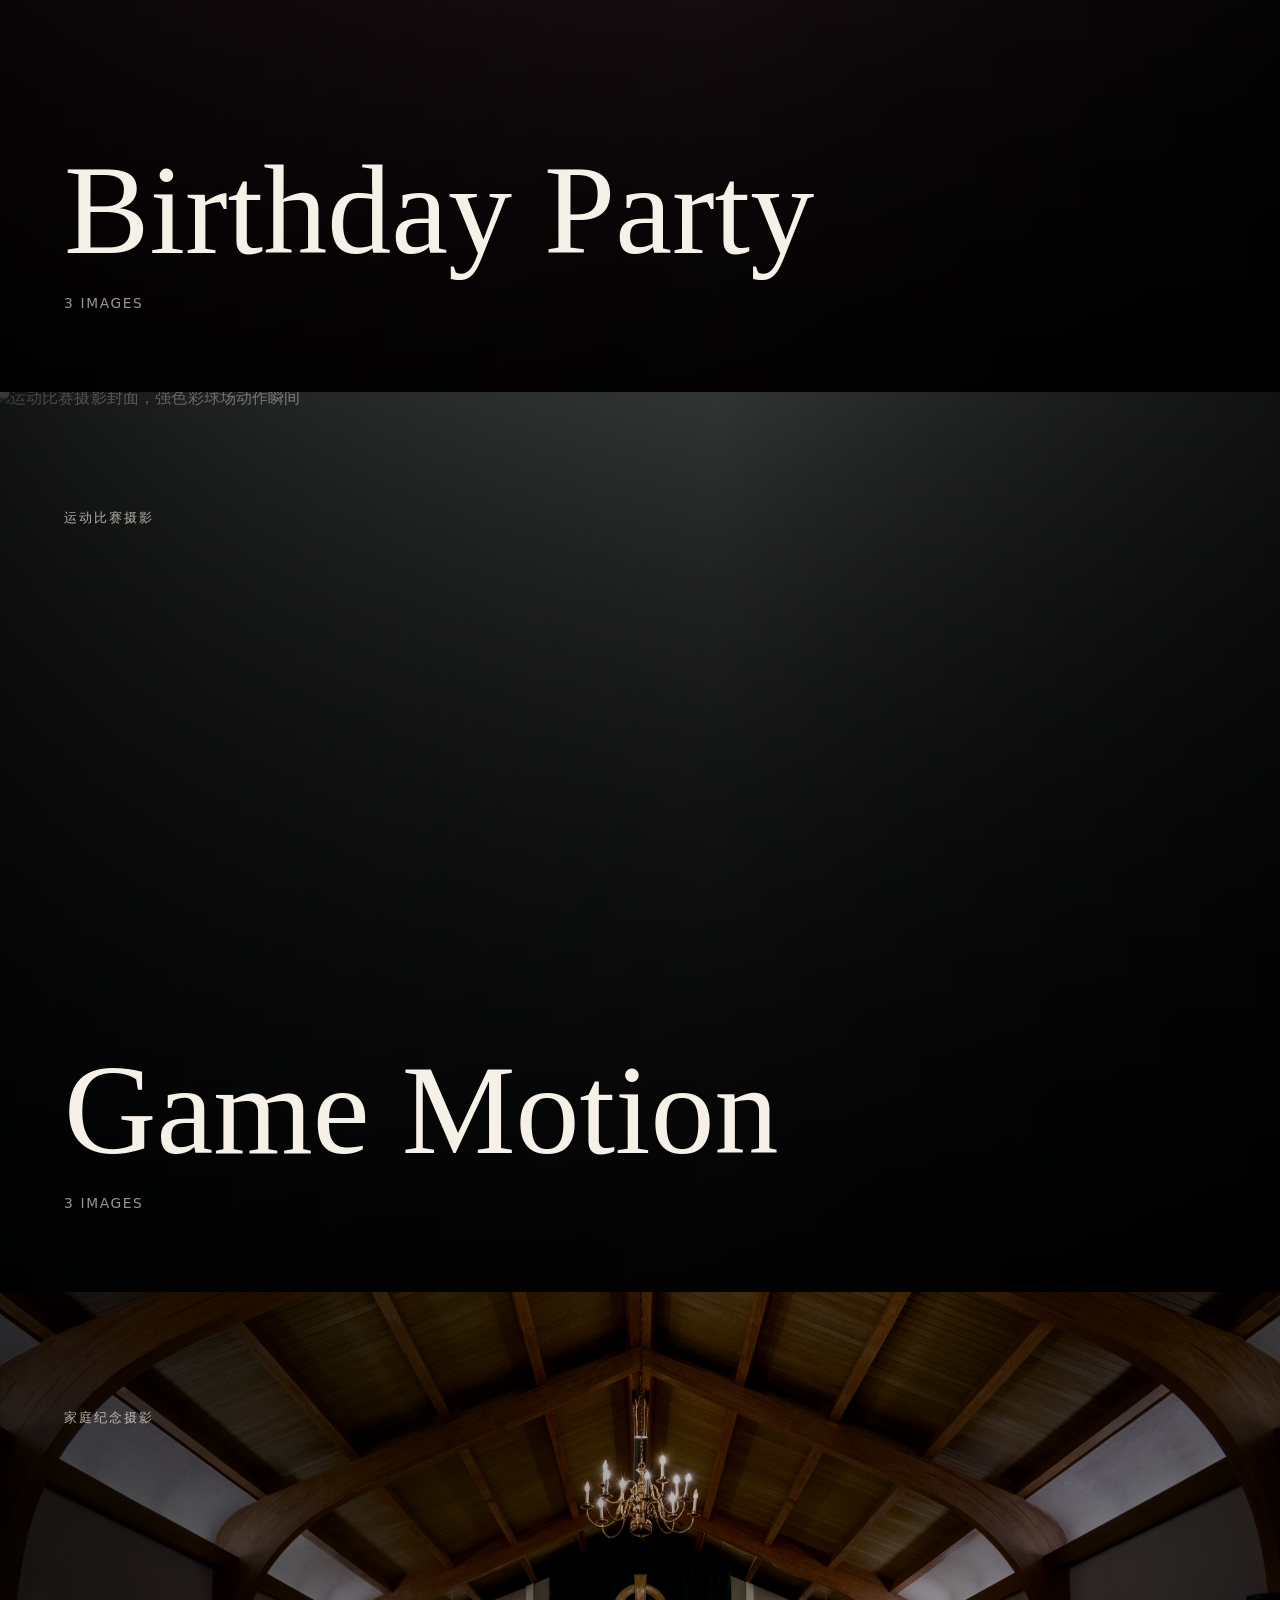
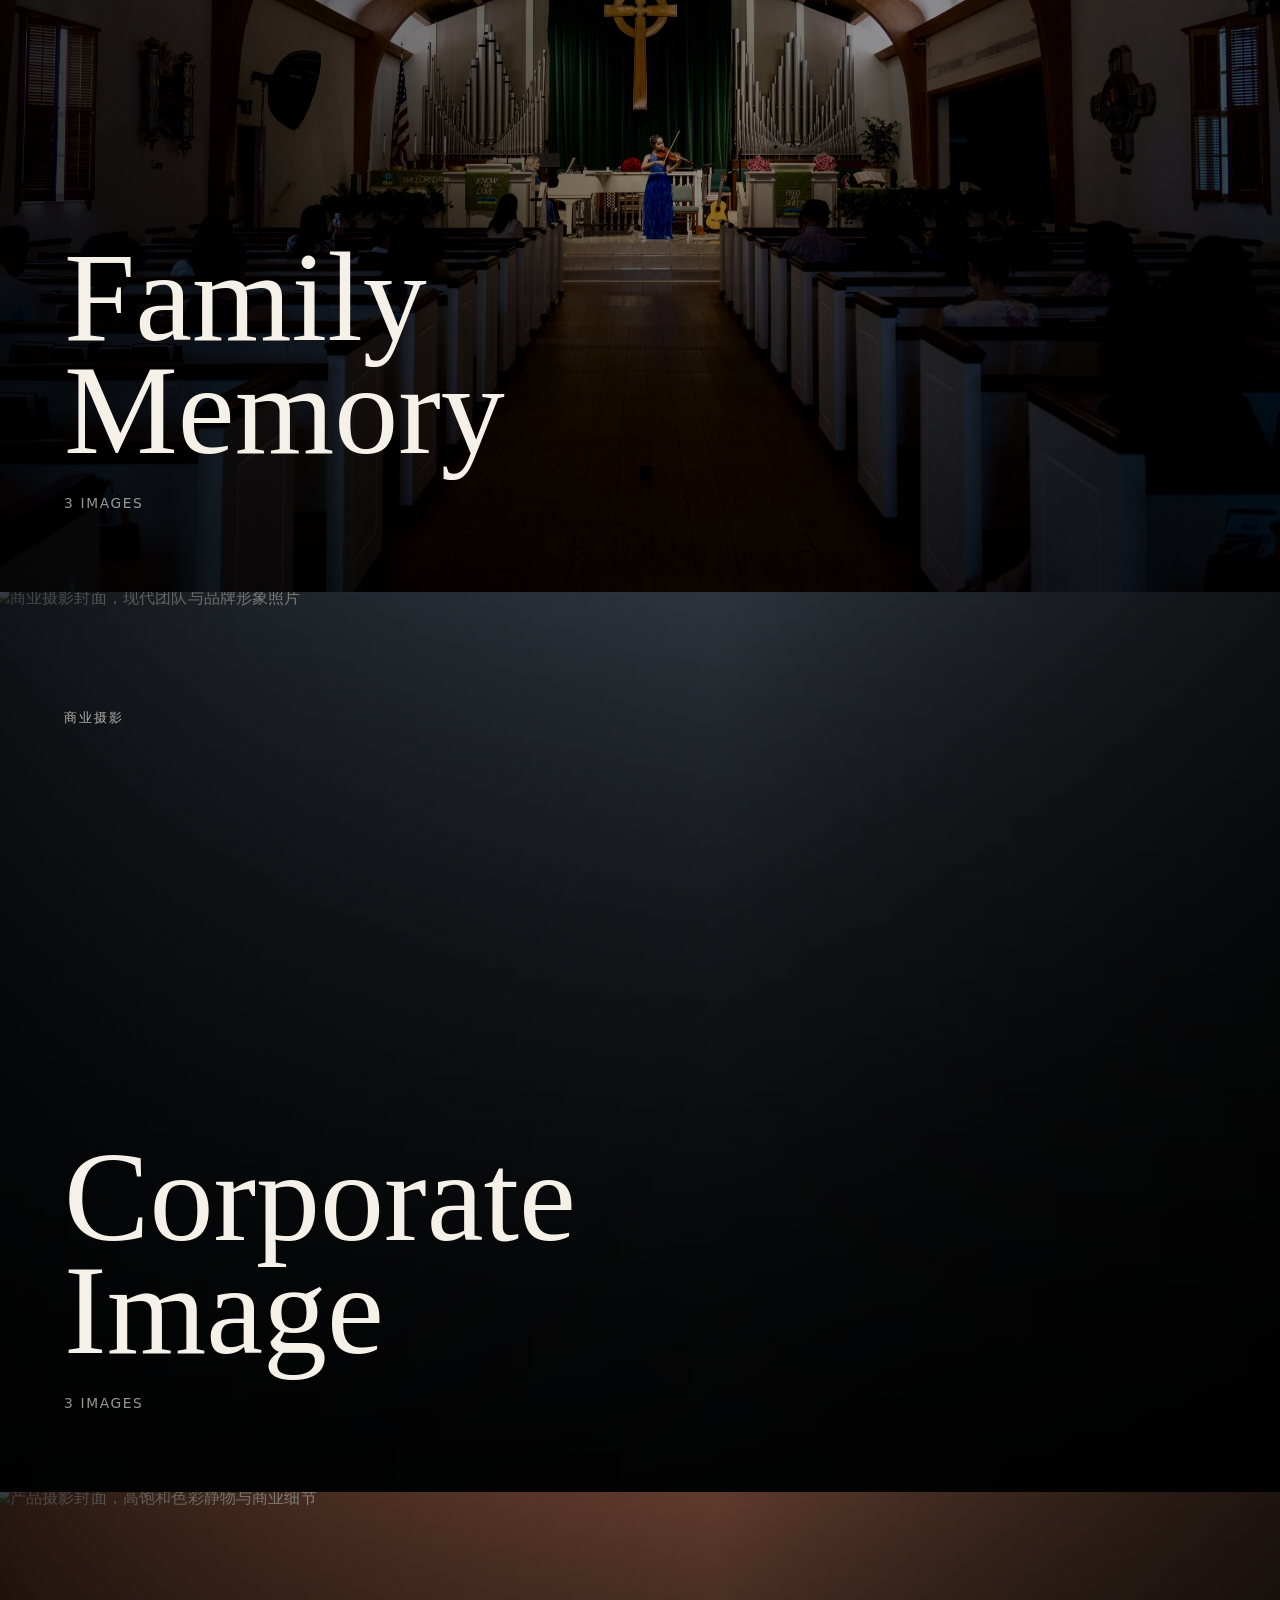
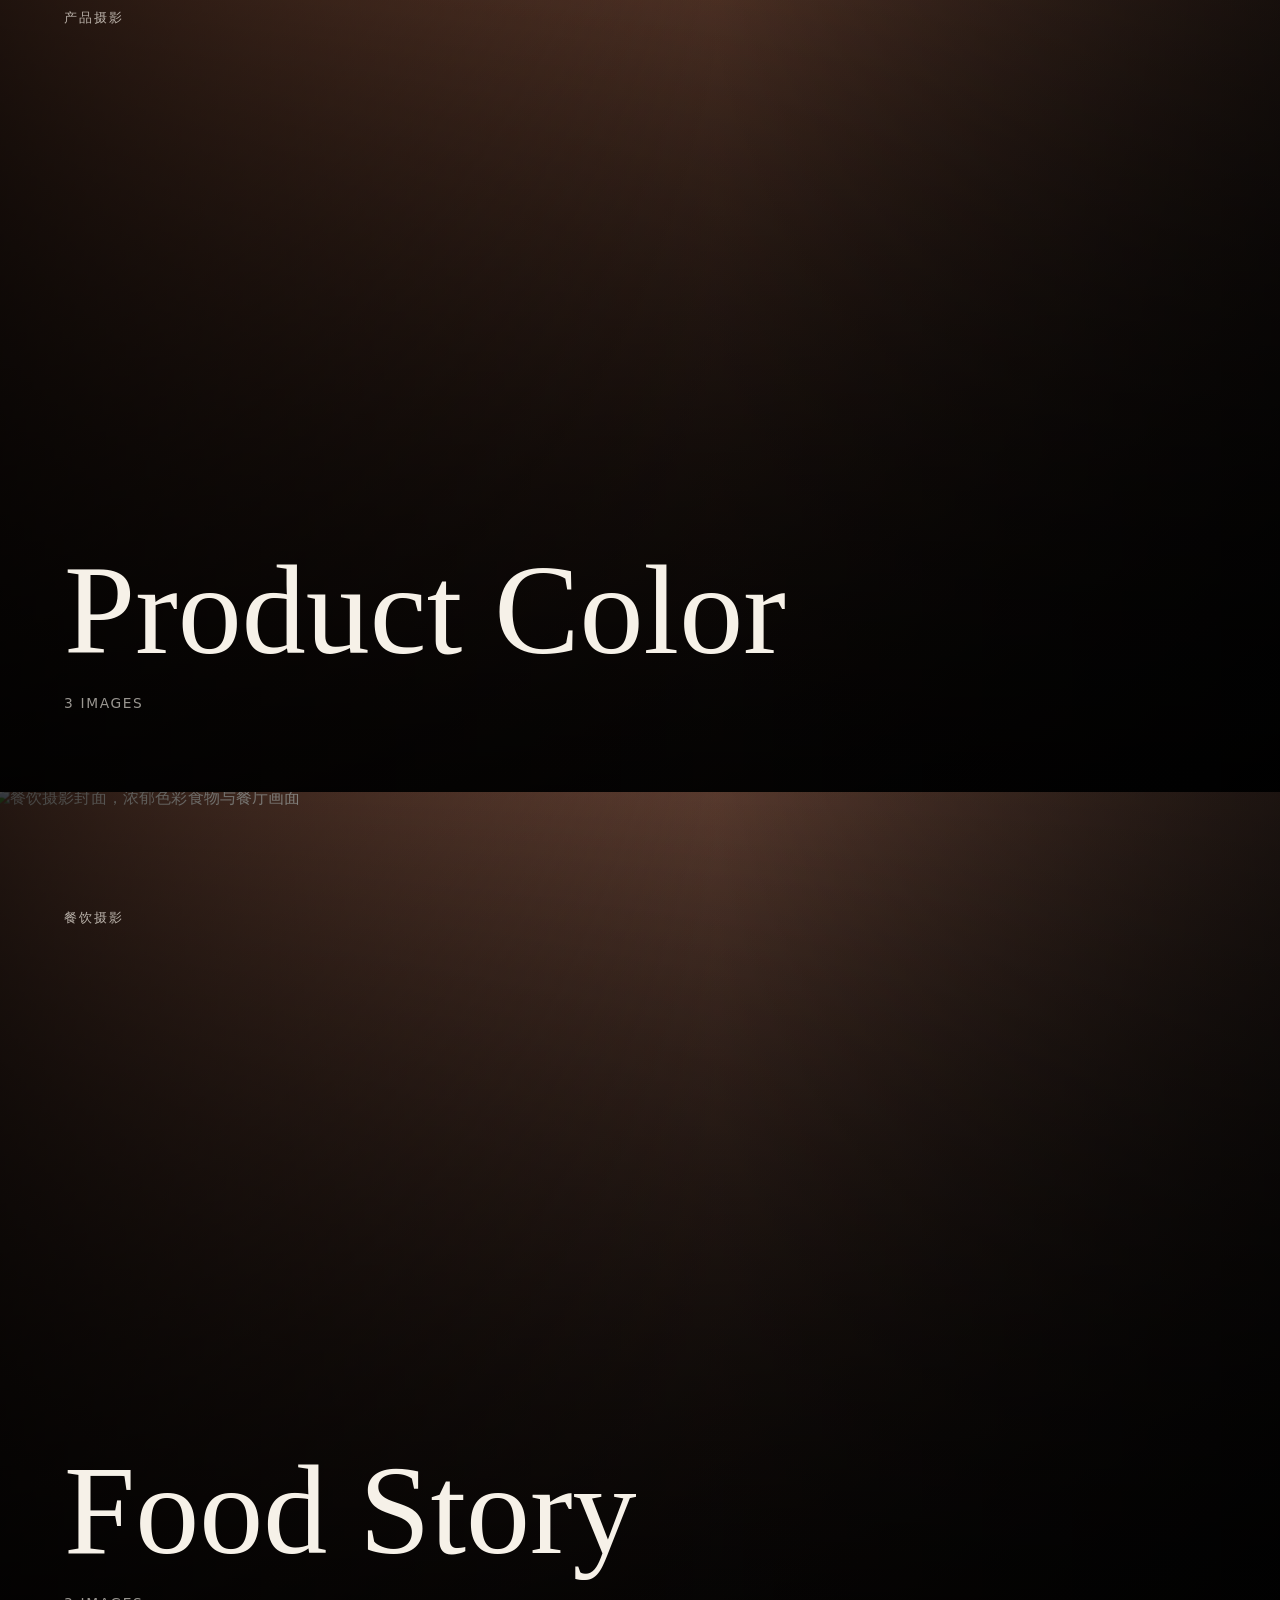
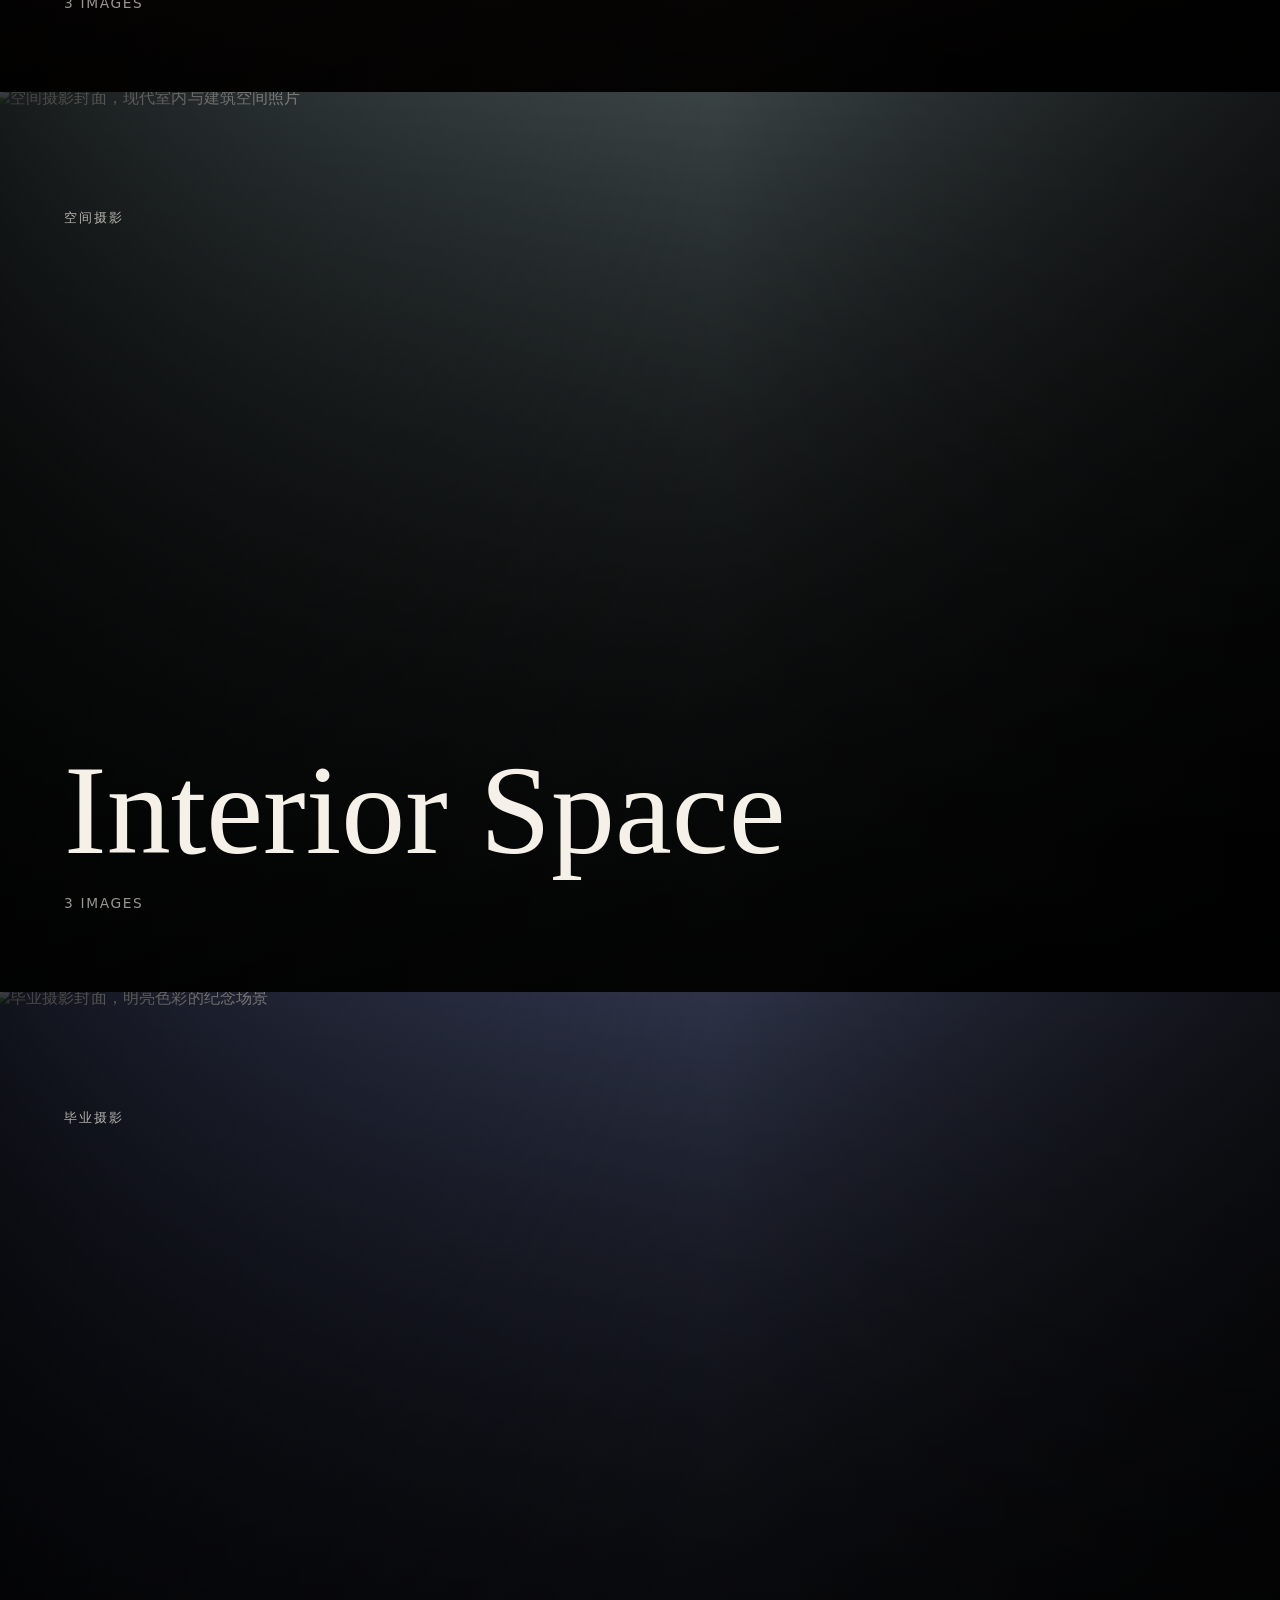
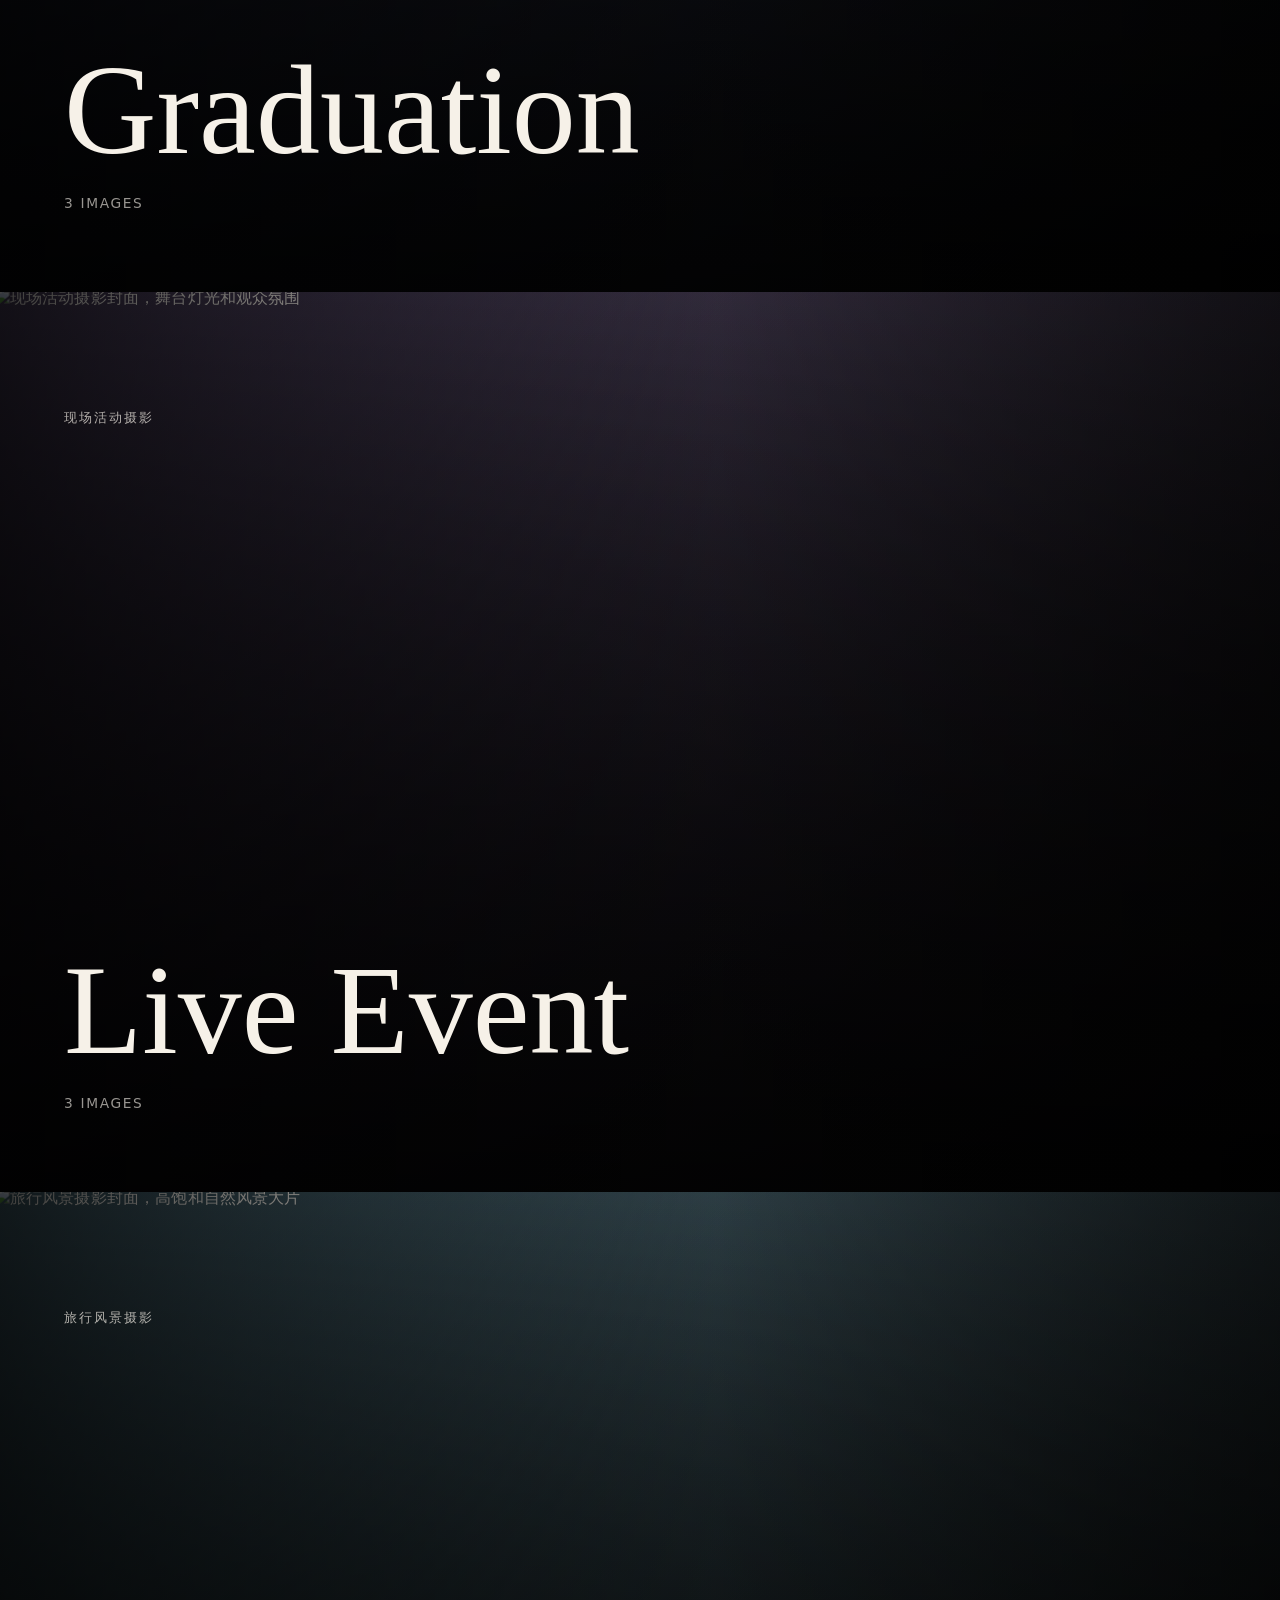
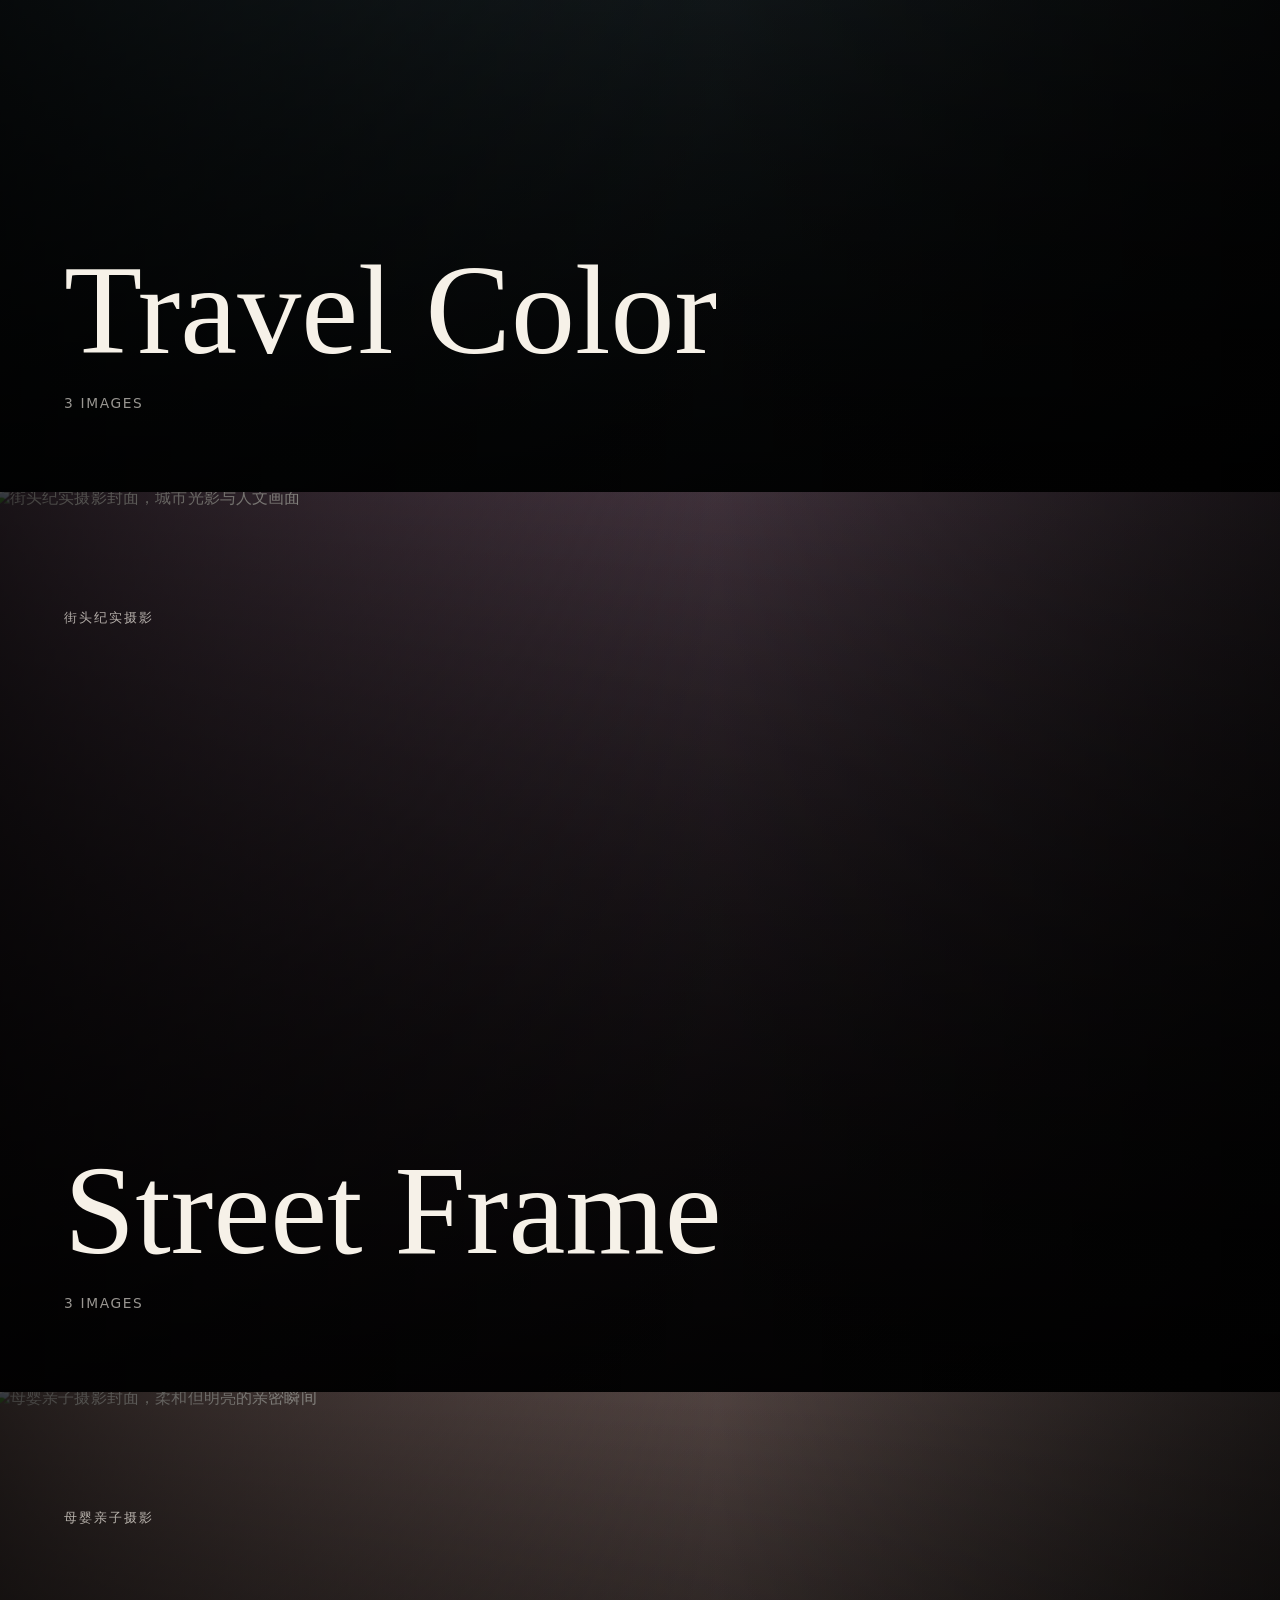
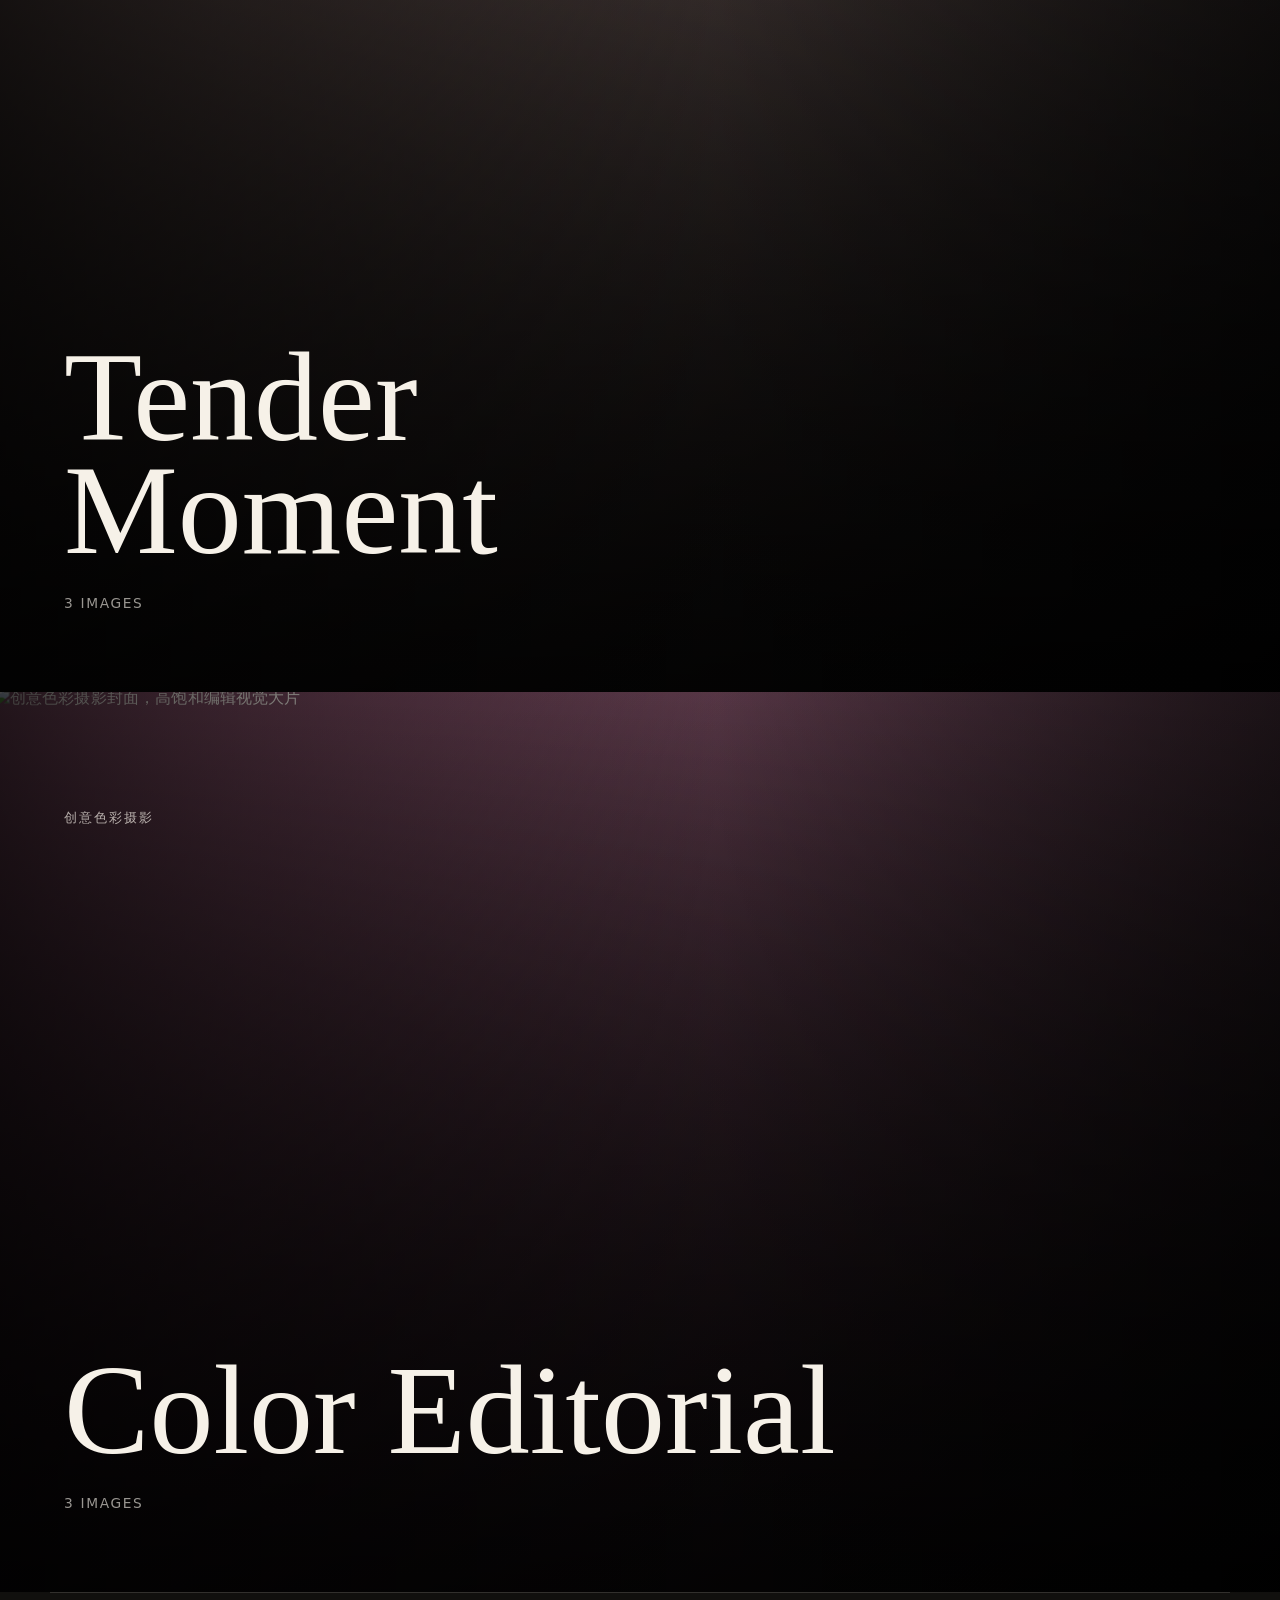
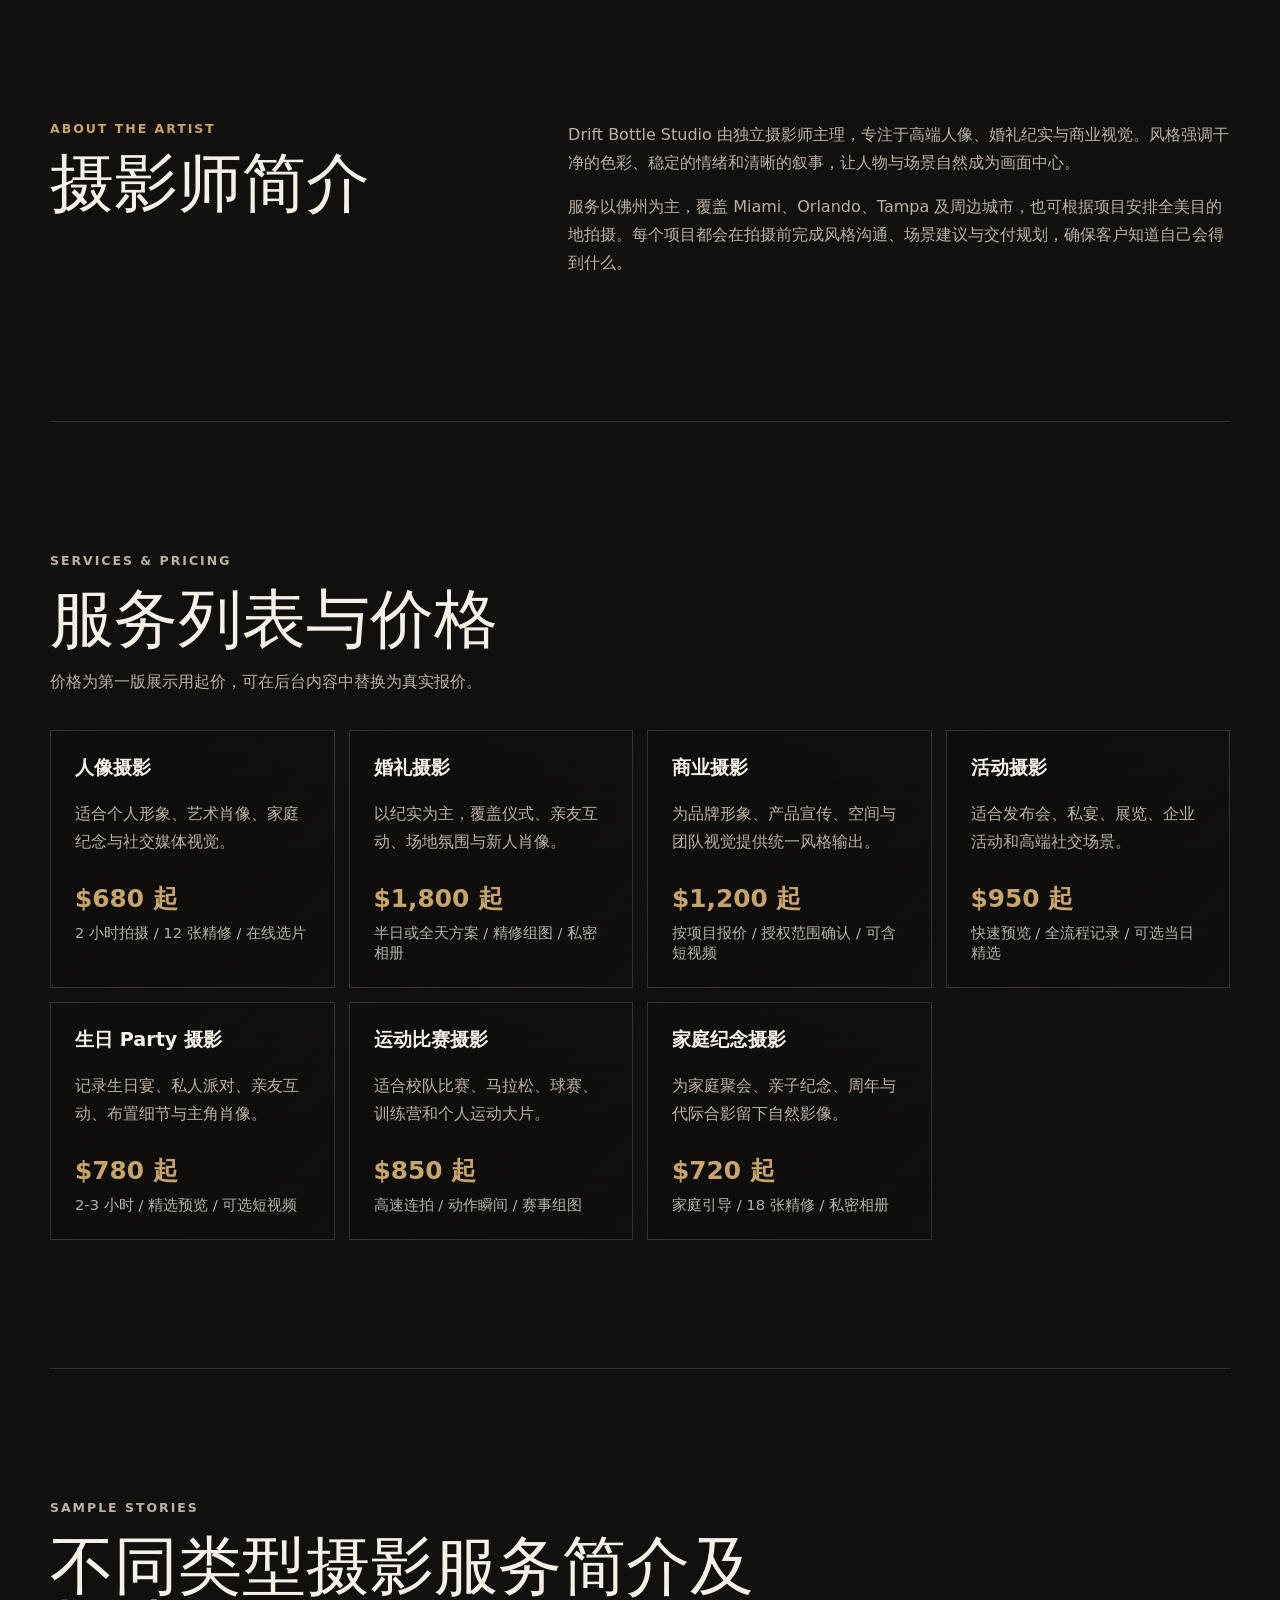
==== commit fb97dcce: "Add admin link to Simplified Chinese homepage" ====
--- a/zh-cn.html
+++ b/zh-cn.html
@@ -106,6 +106,7 @@
         <a href="#services">服务</a>
         <a href="#faq">问答</a>
         <a href="#inquiry">询价</a>
+        <a href="/admin/">后台管理</a>
       </nav>
     </header>
 
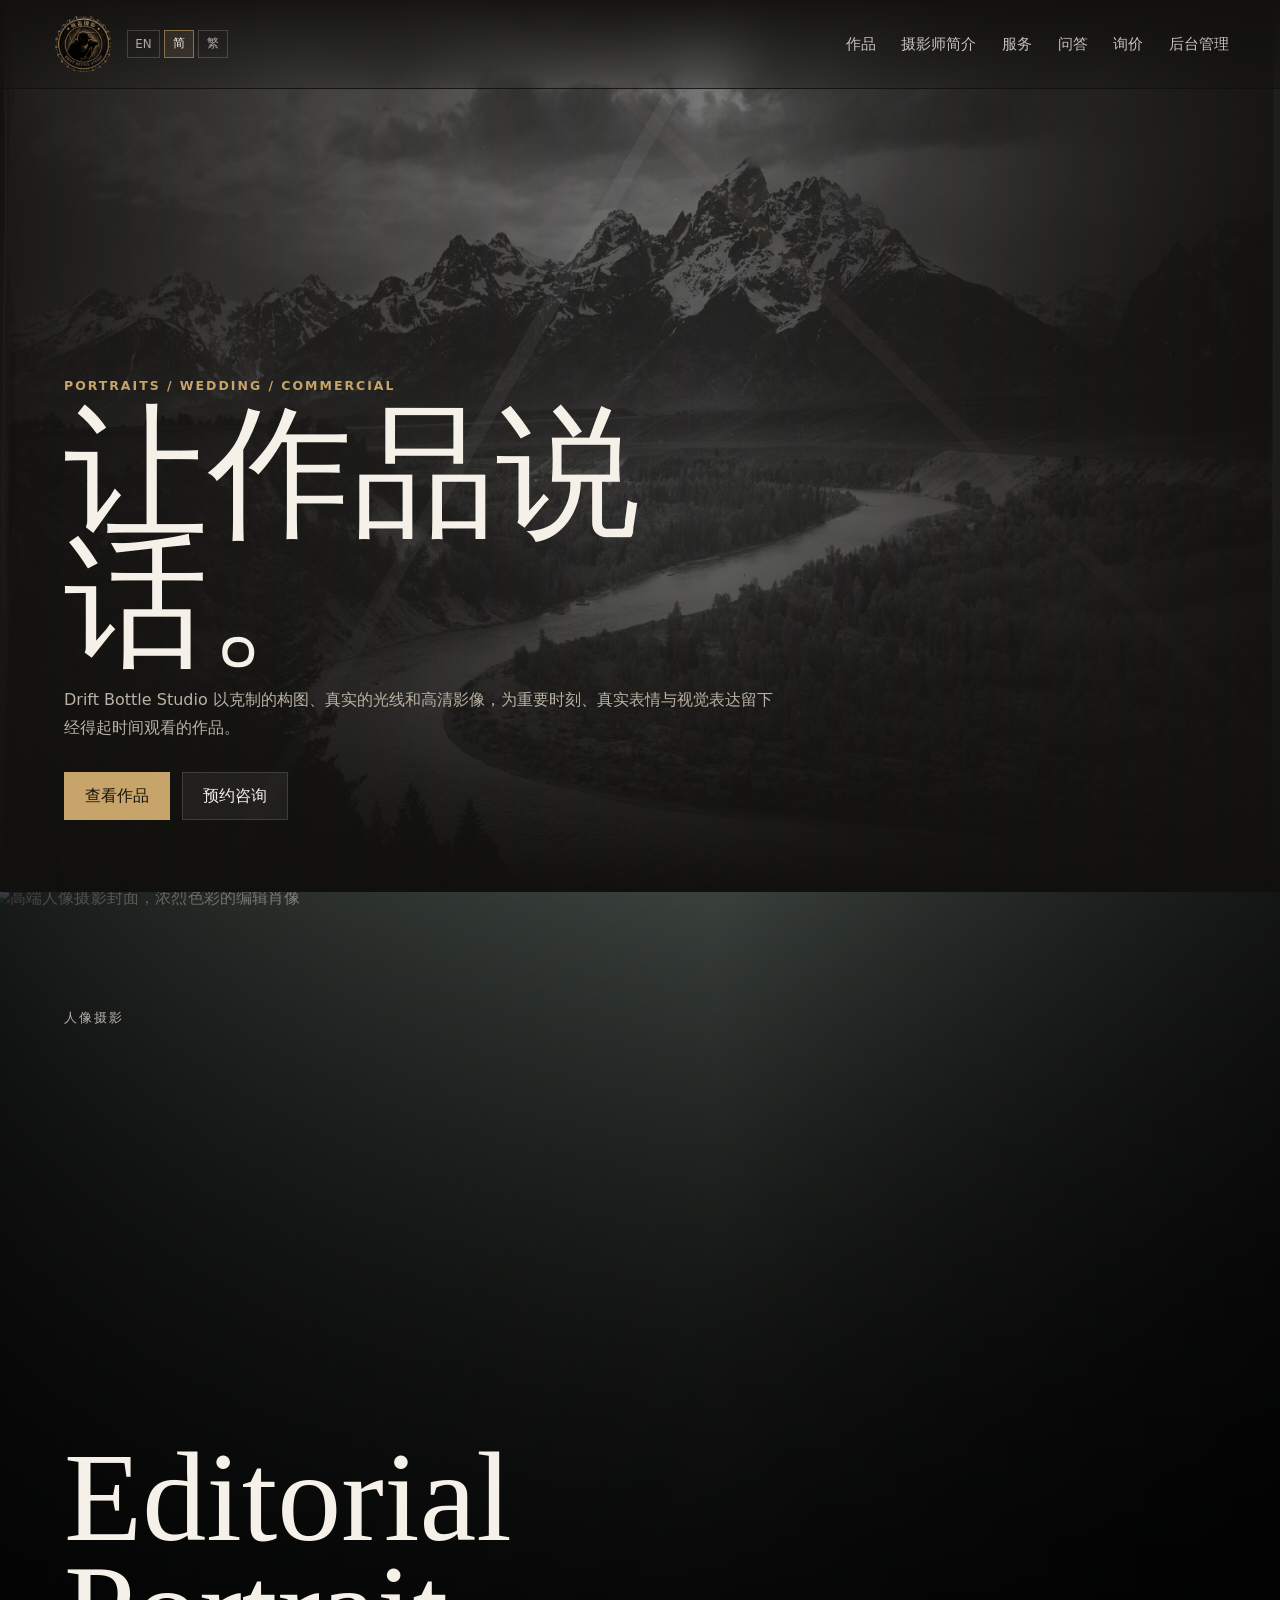
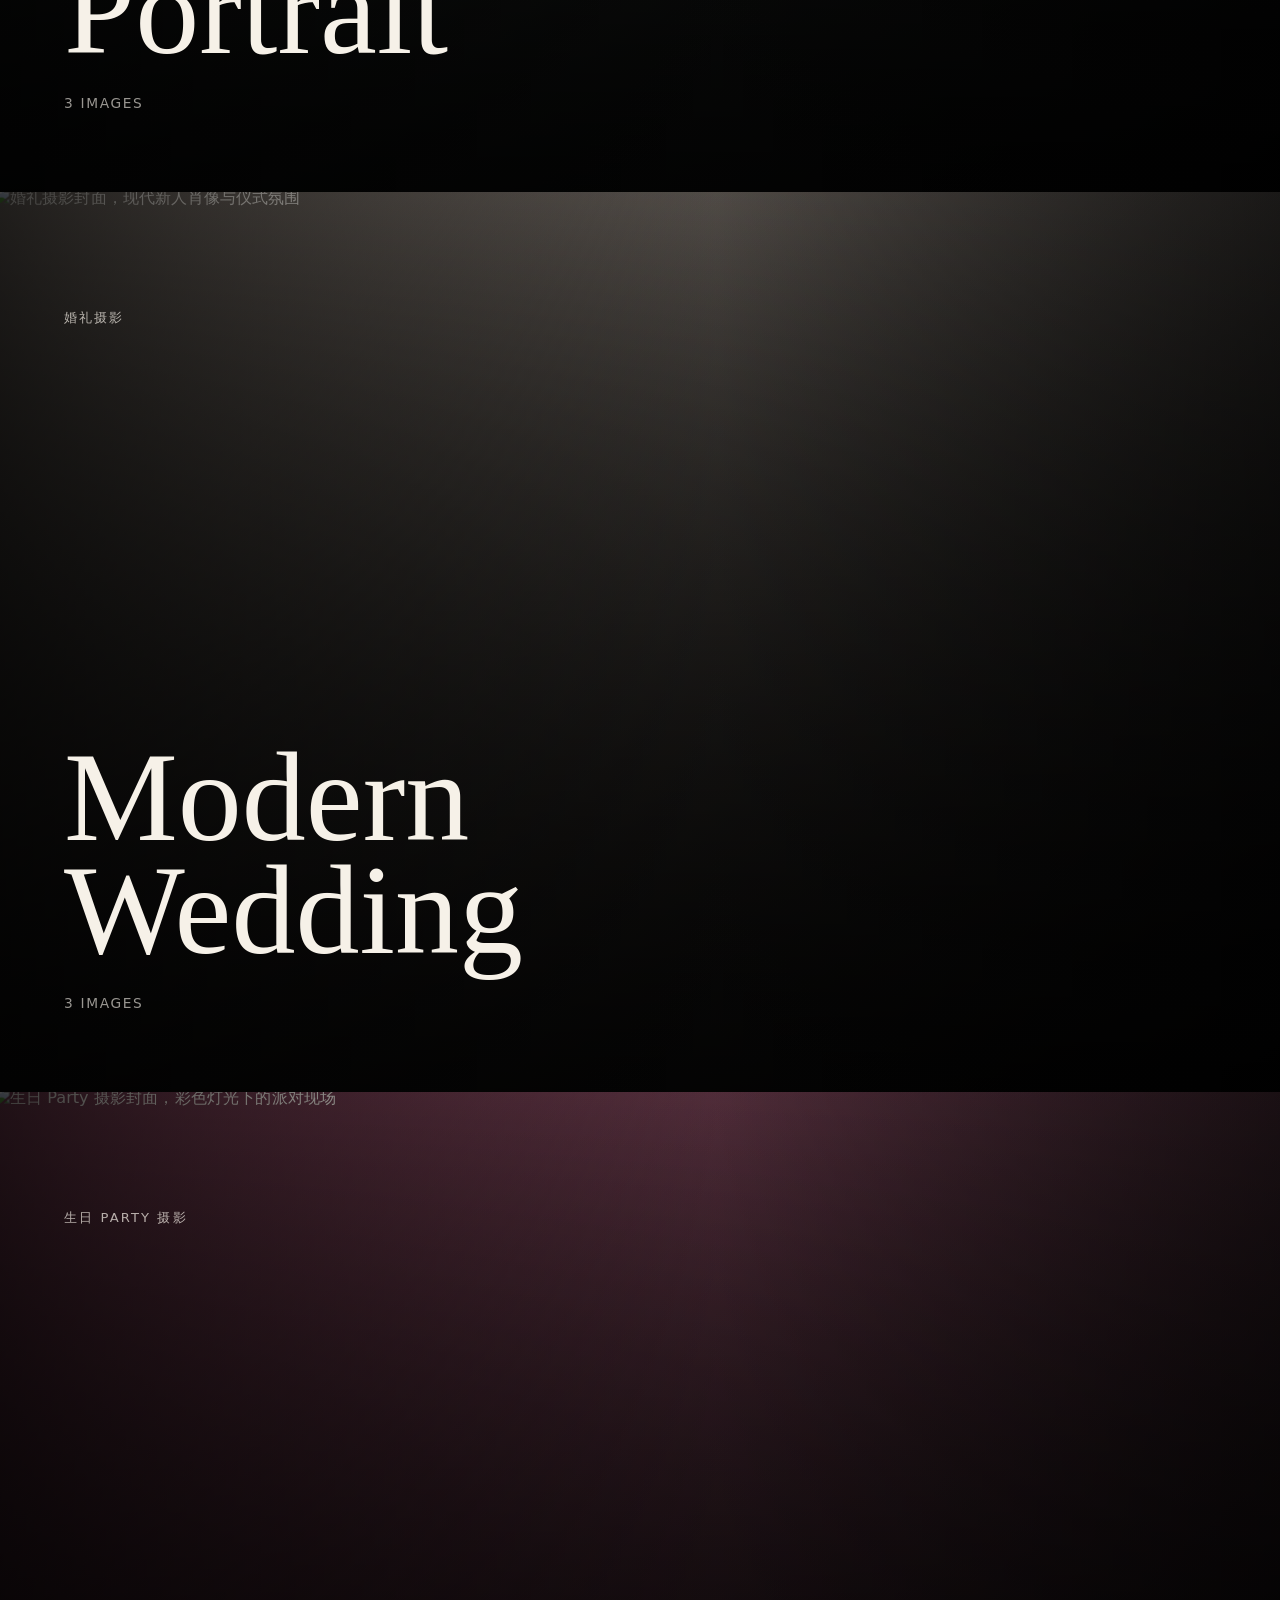
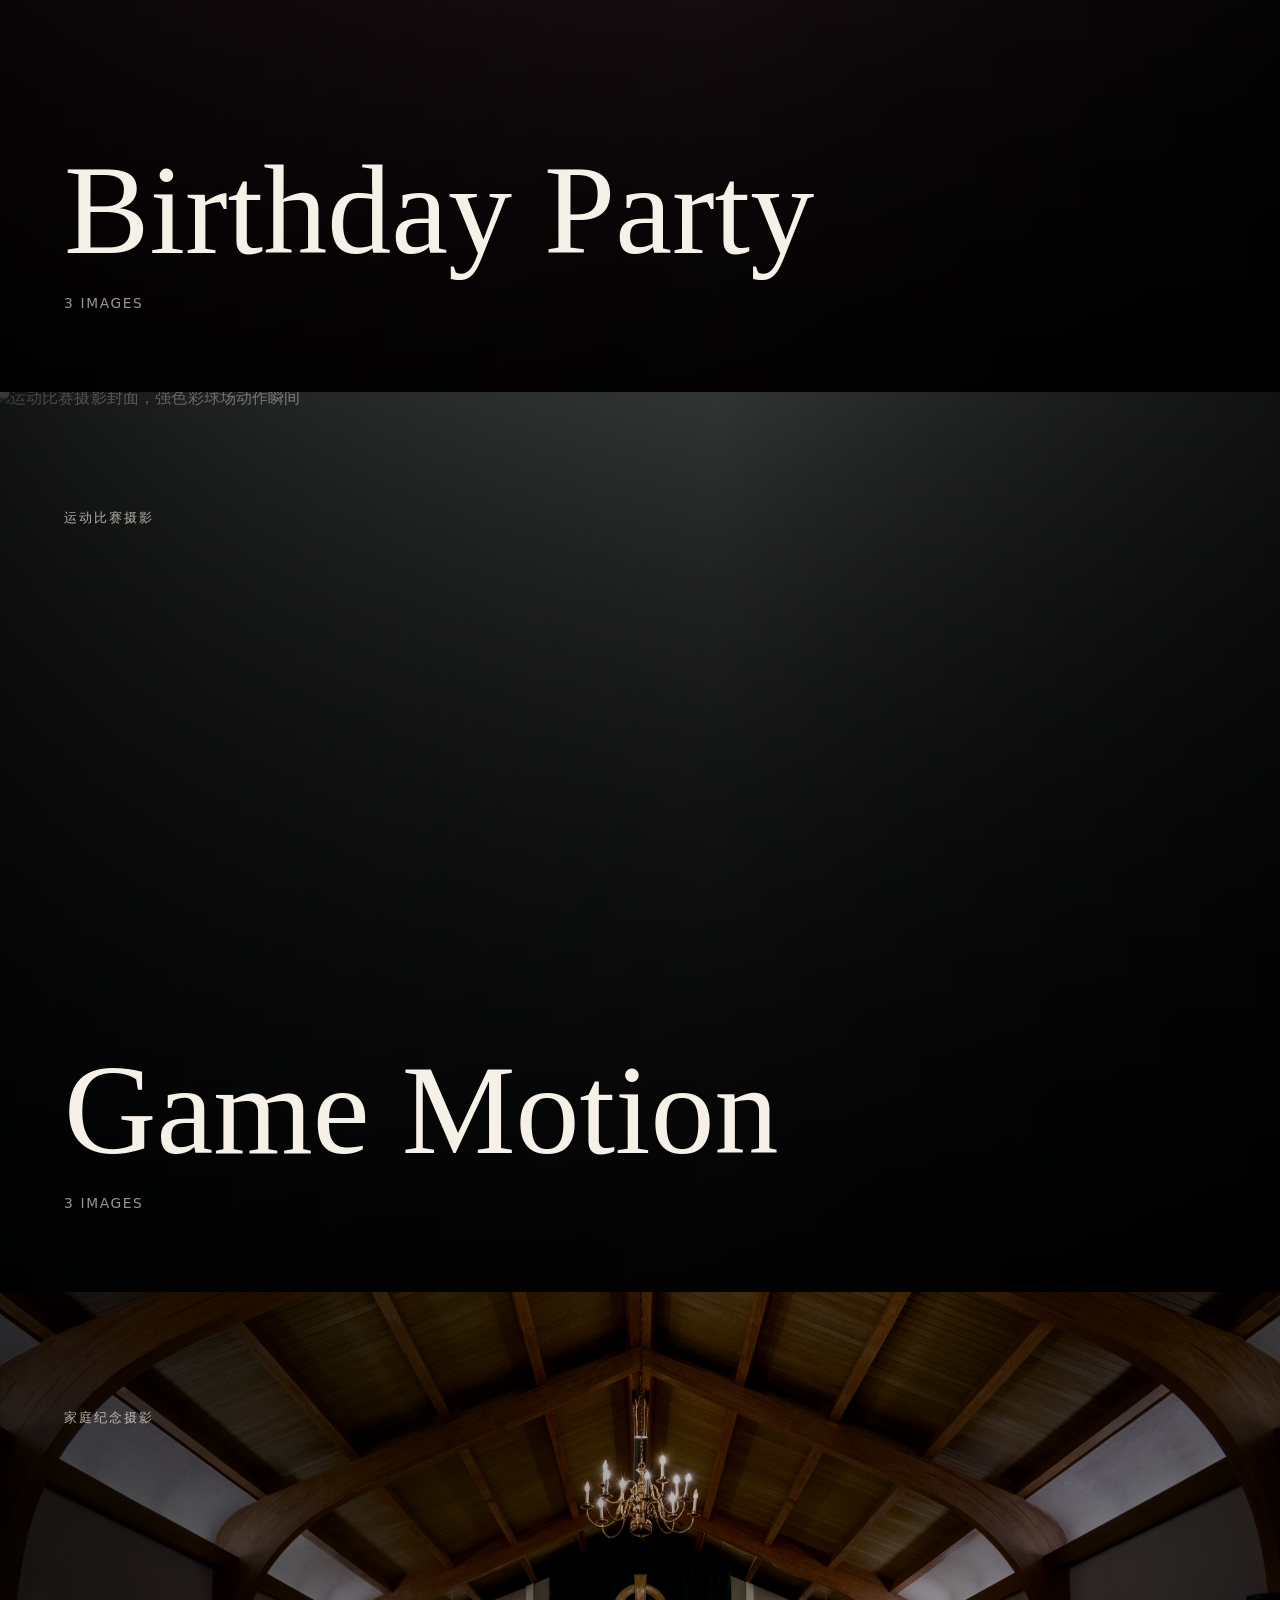
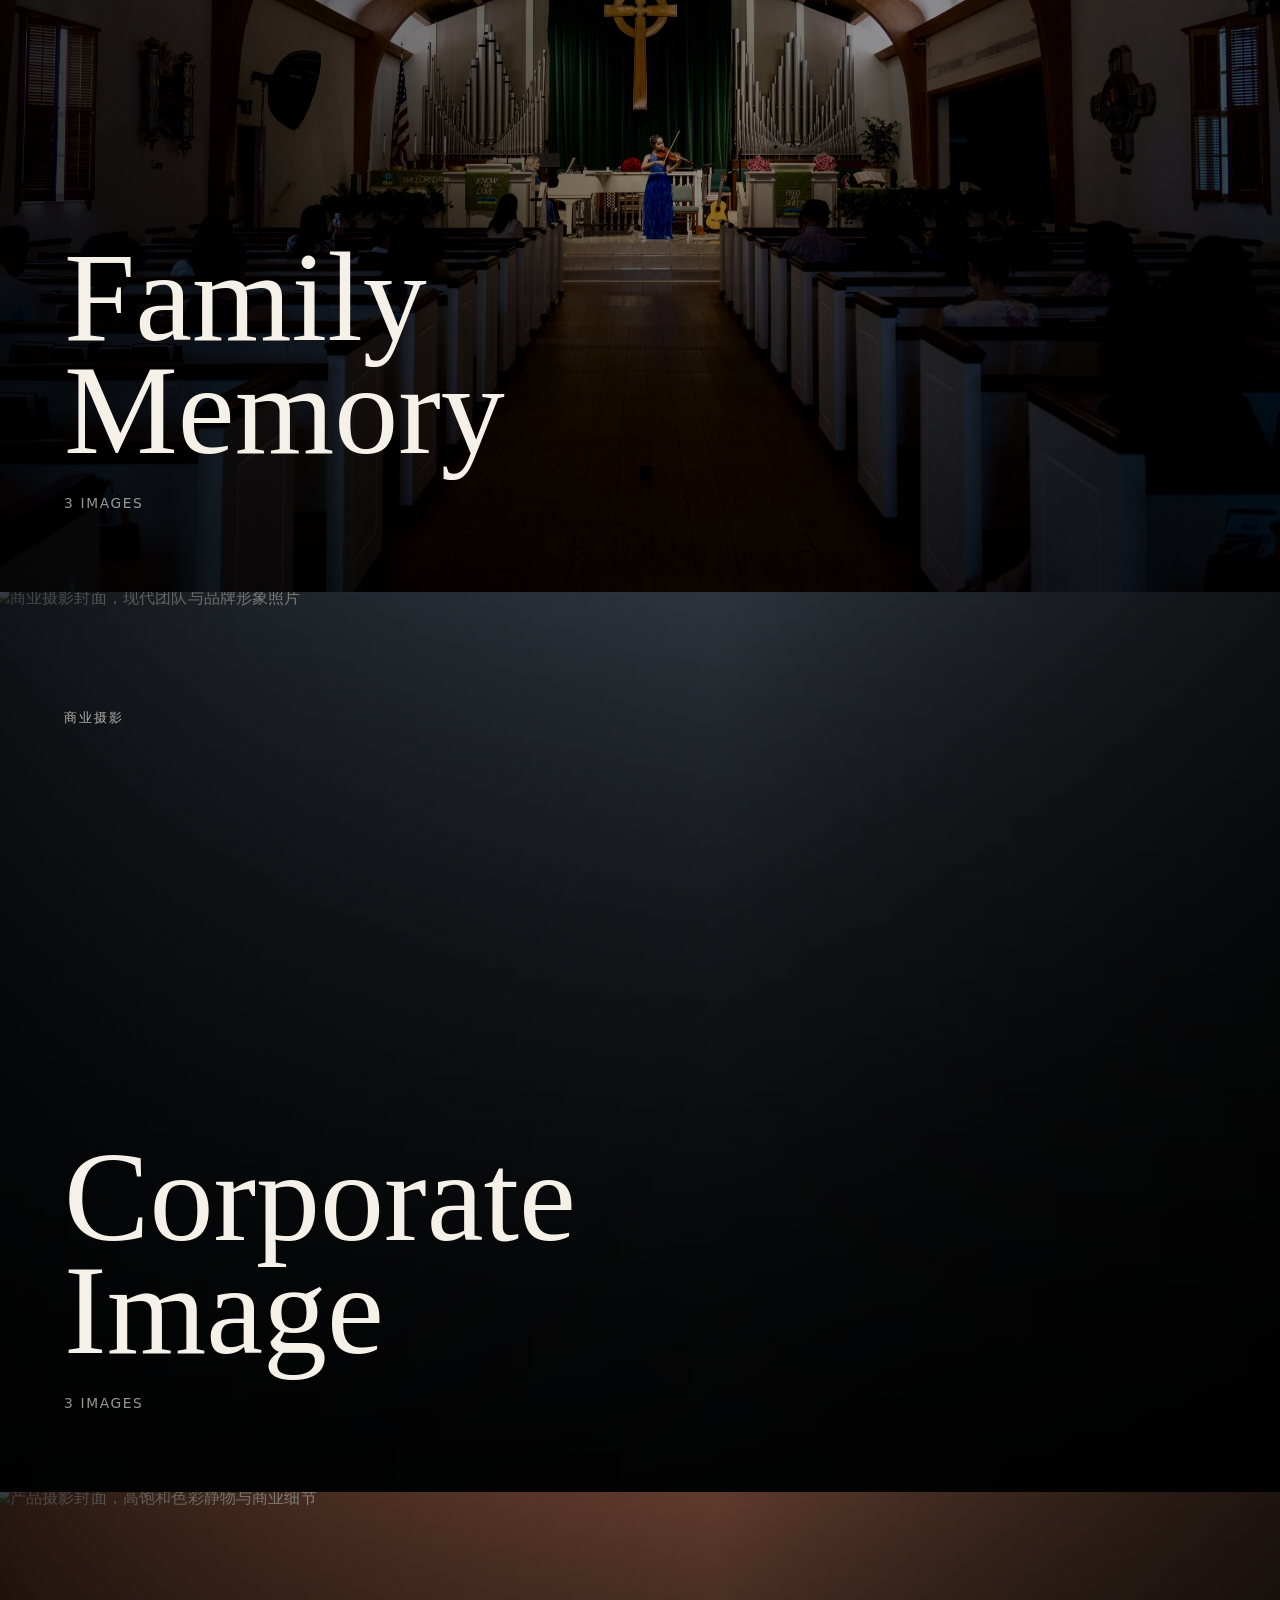
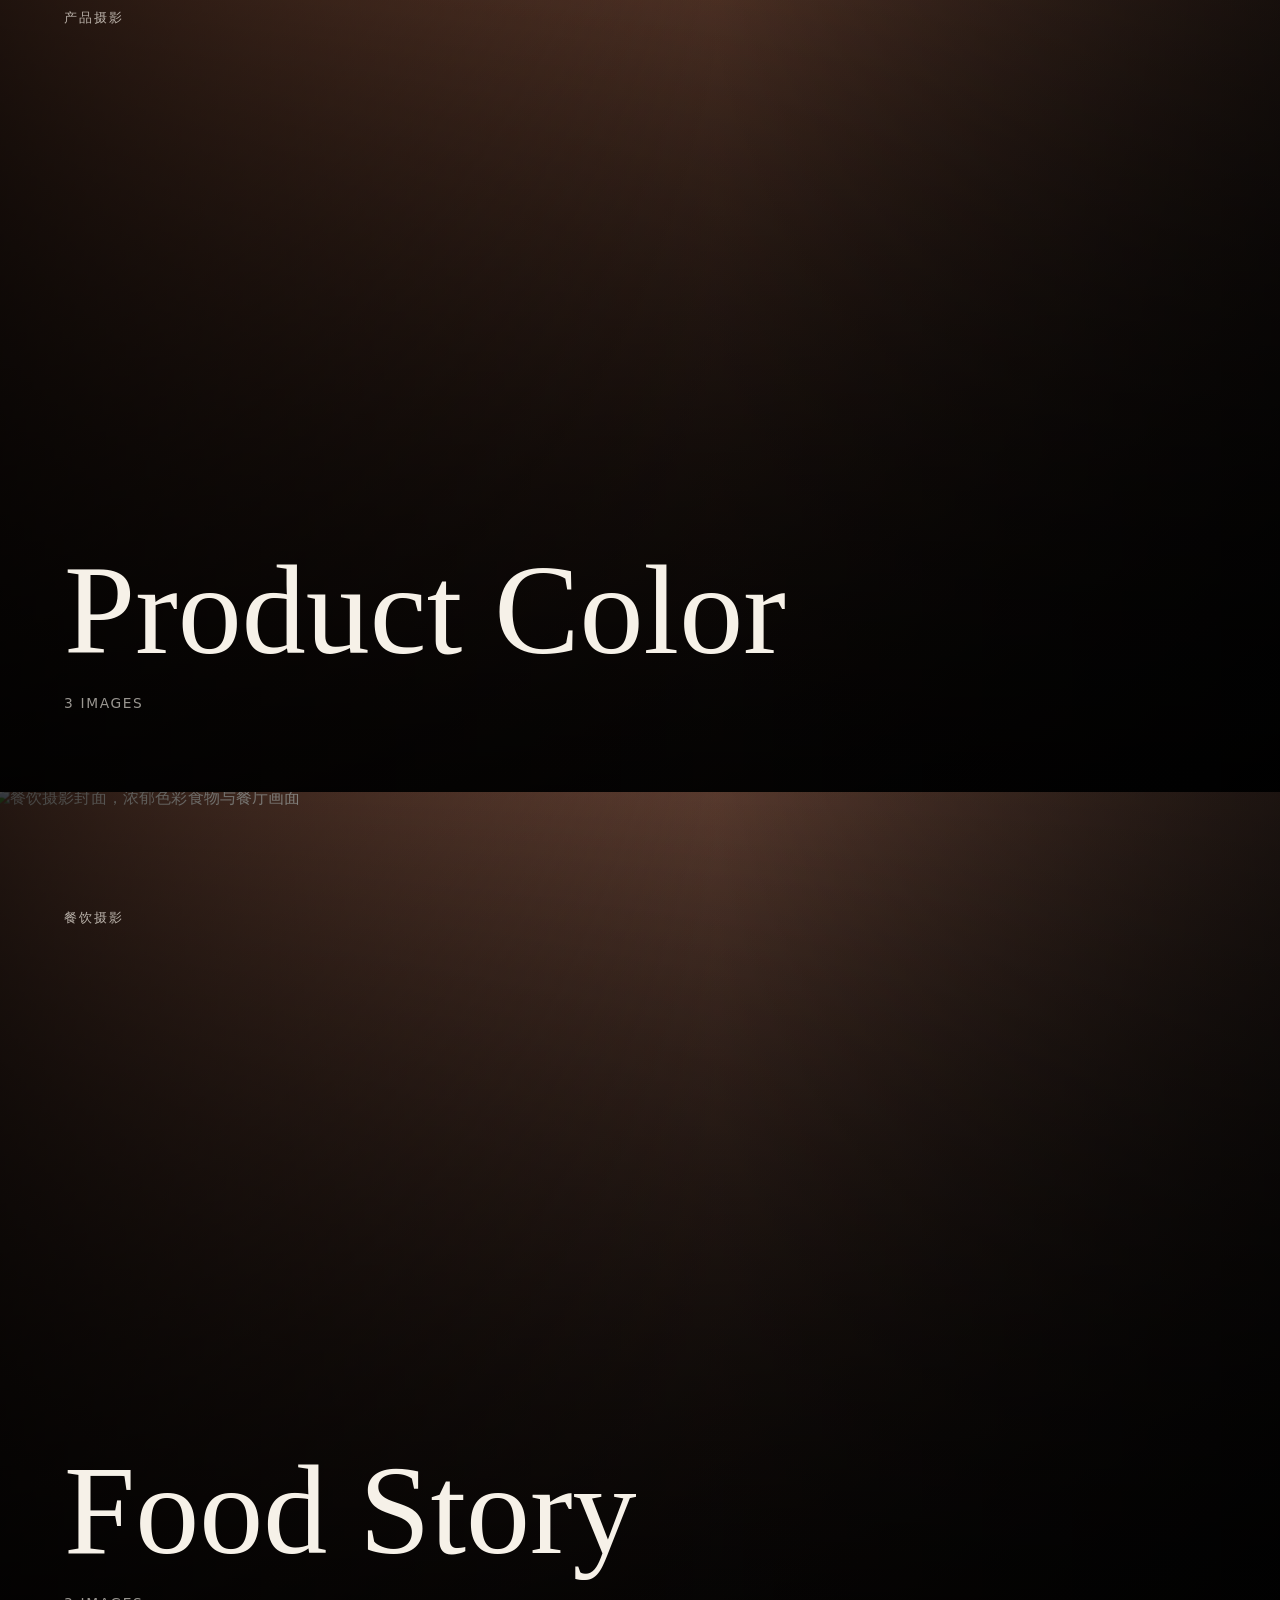
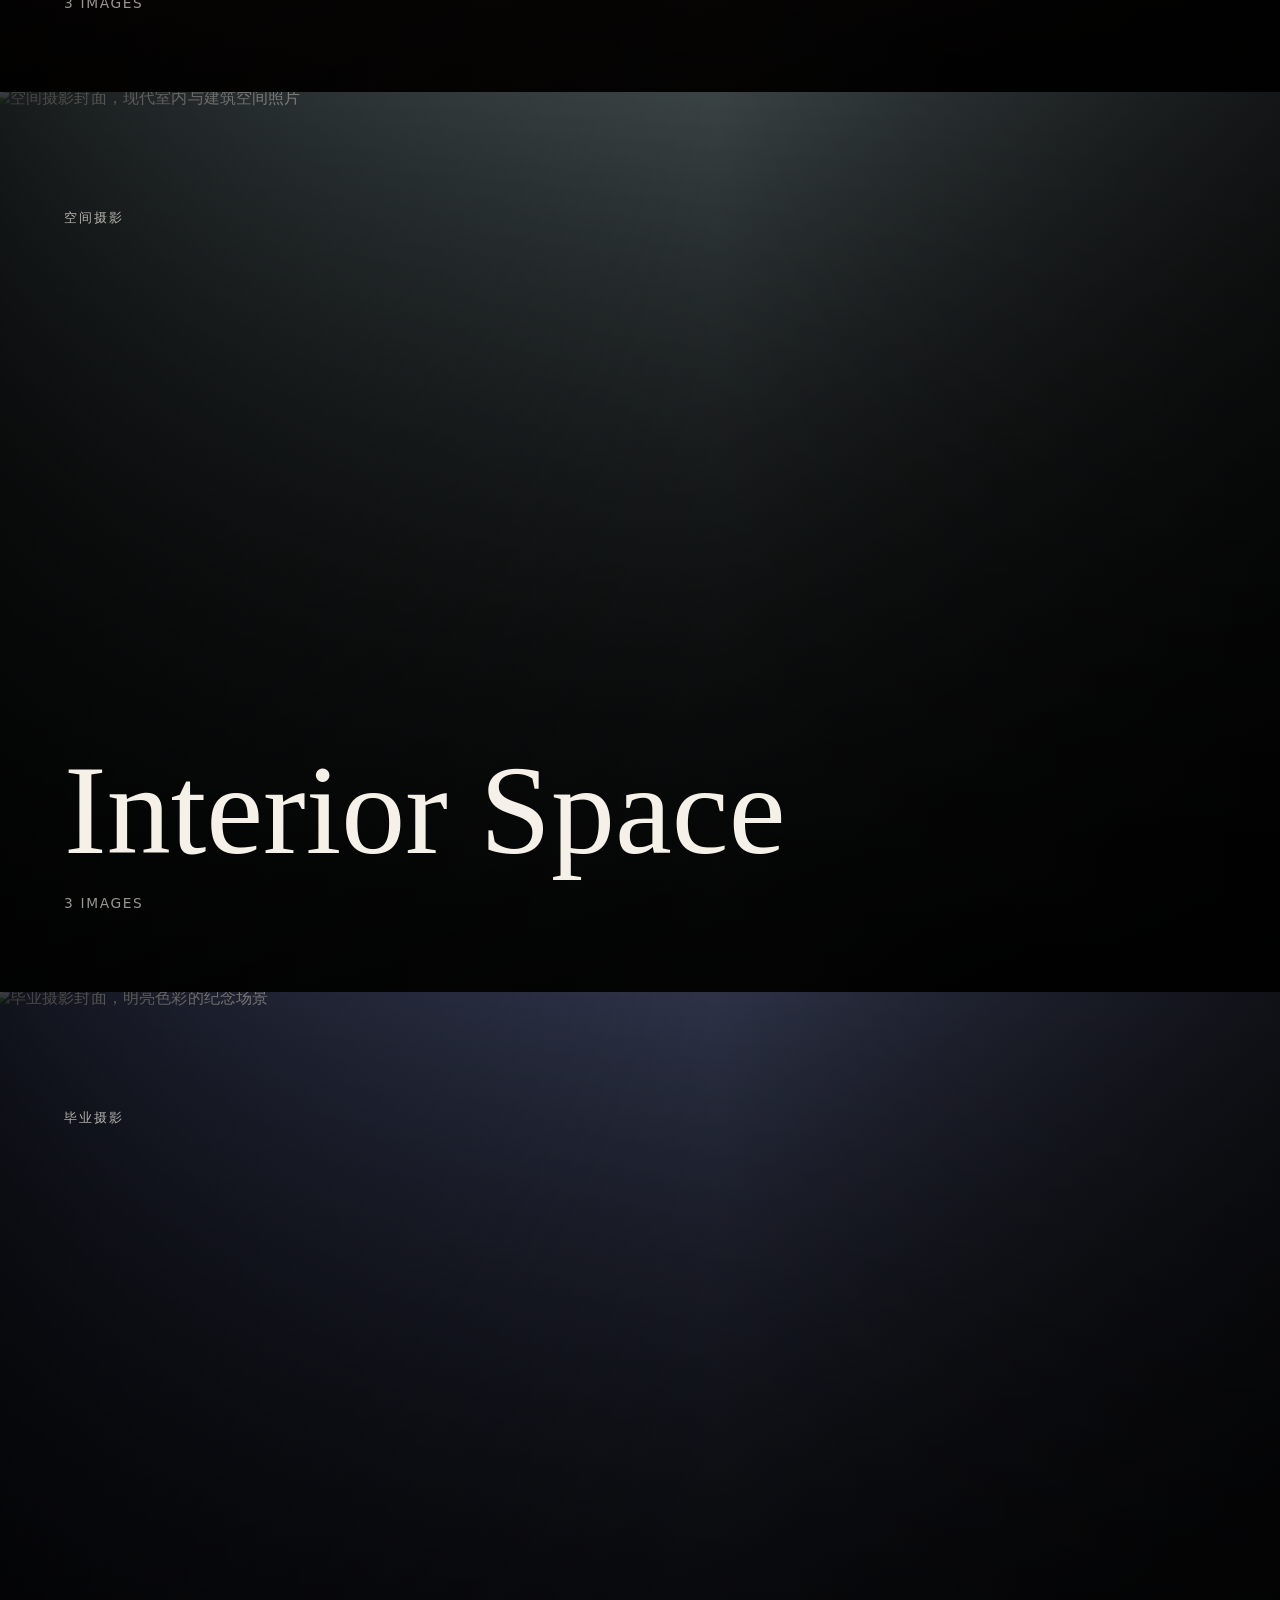
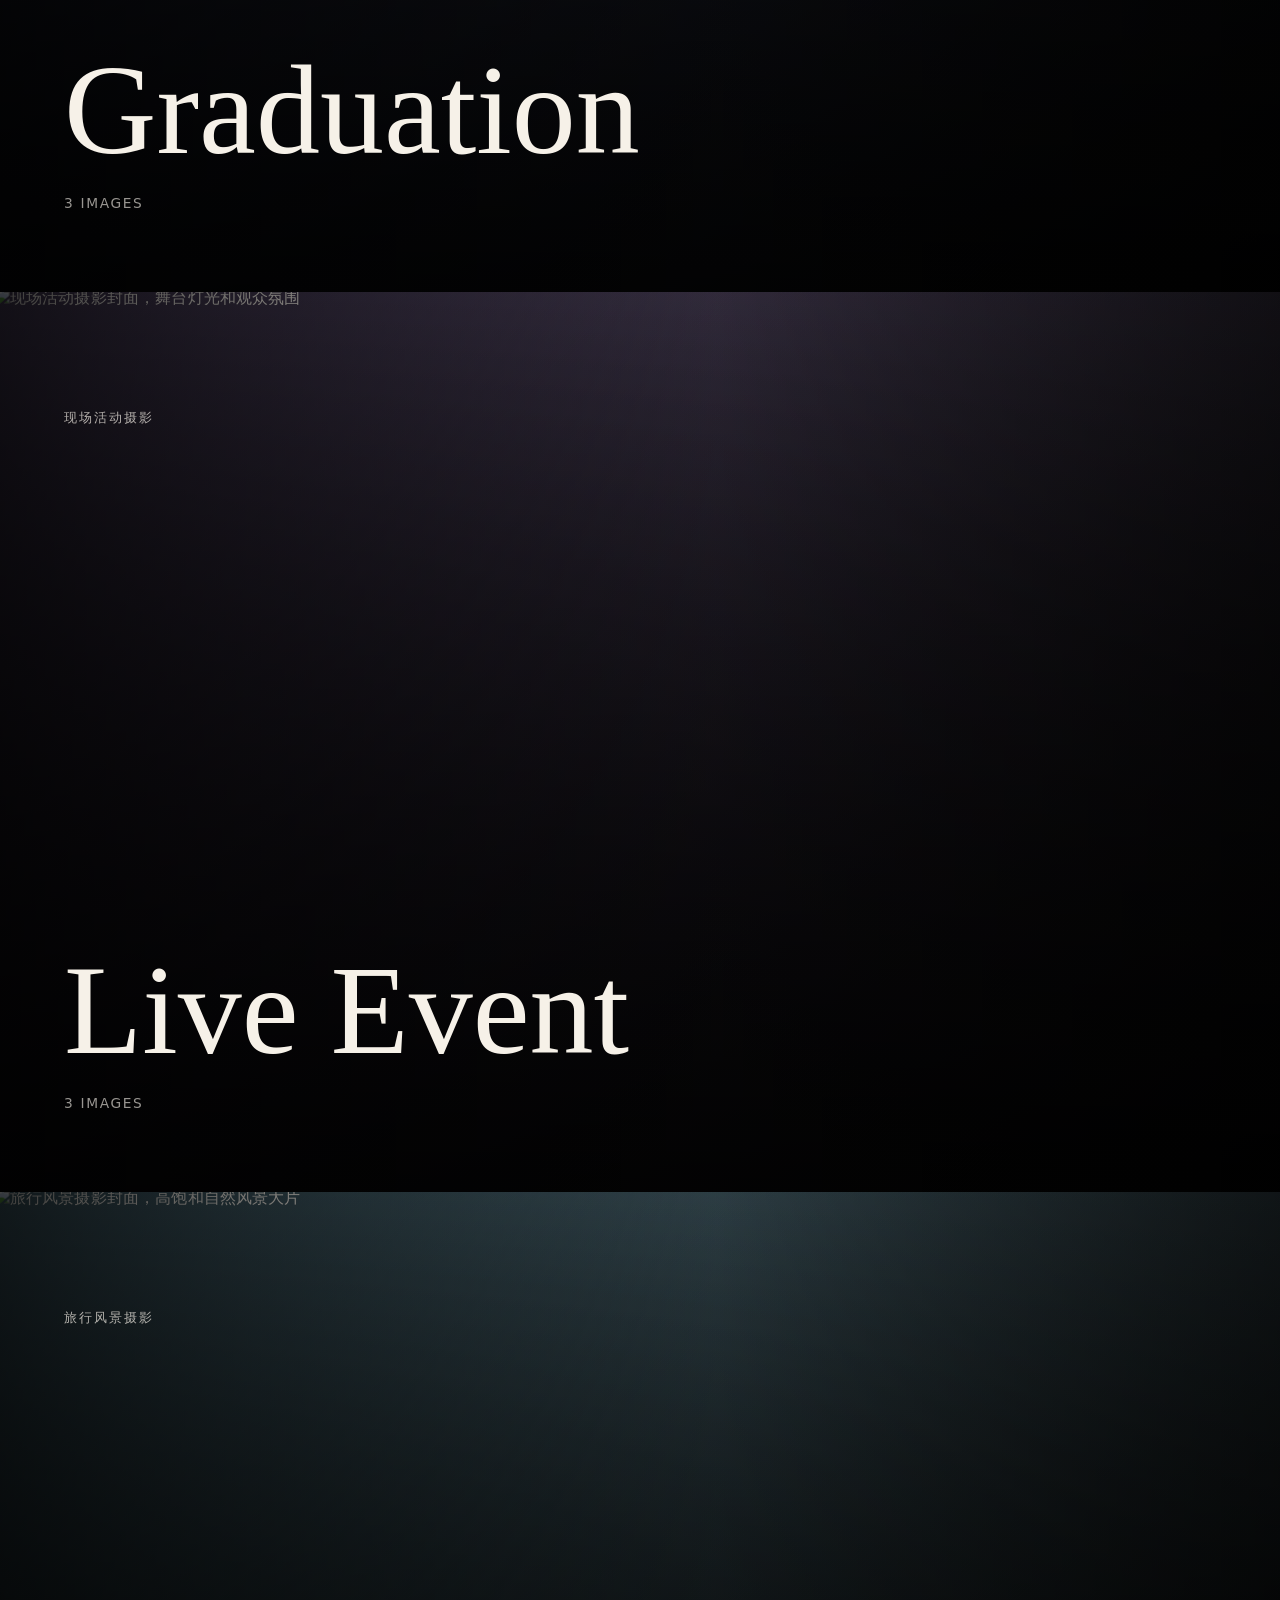
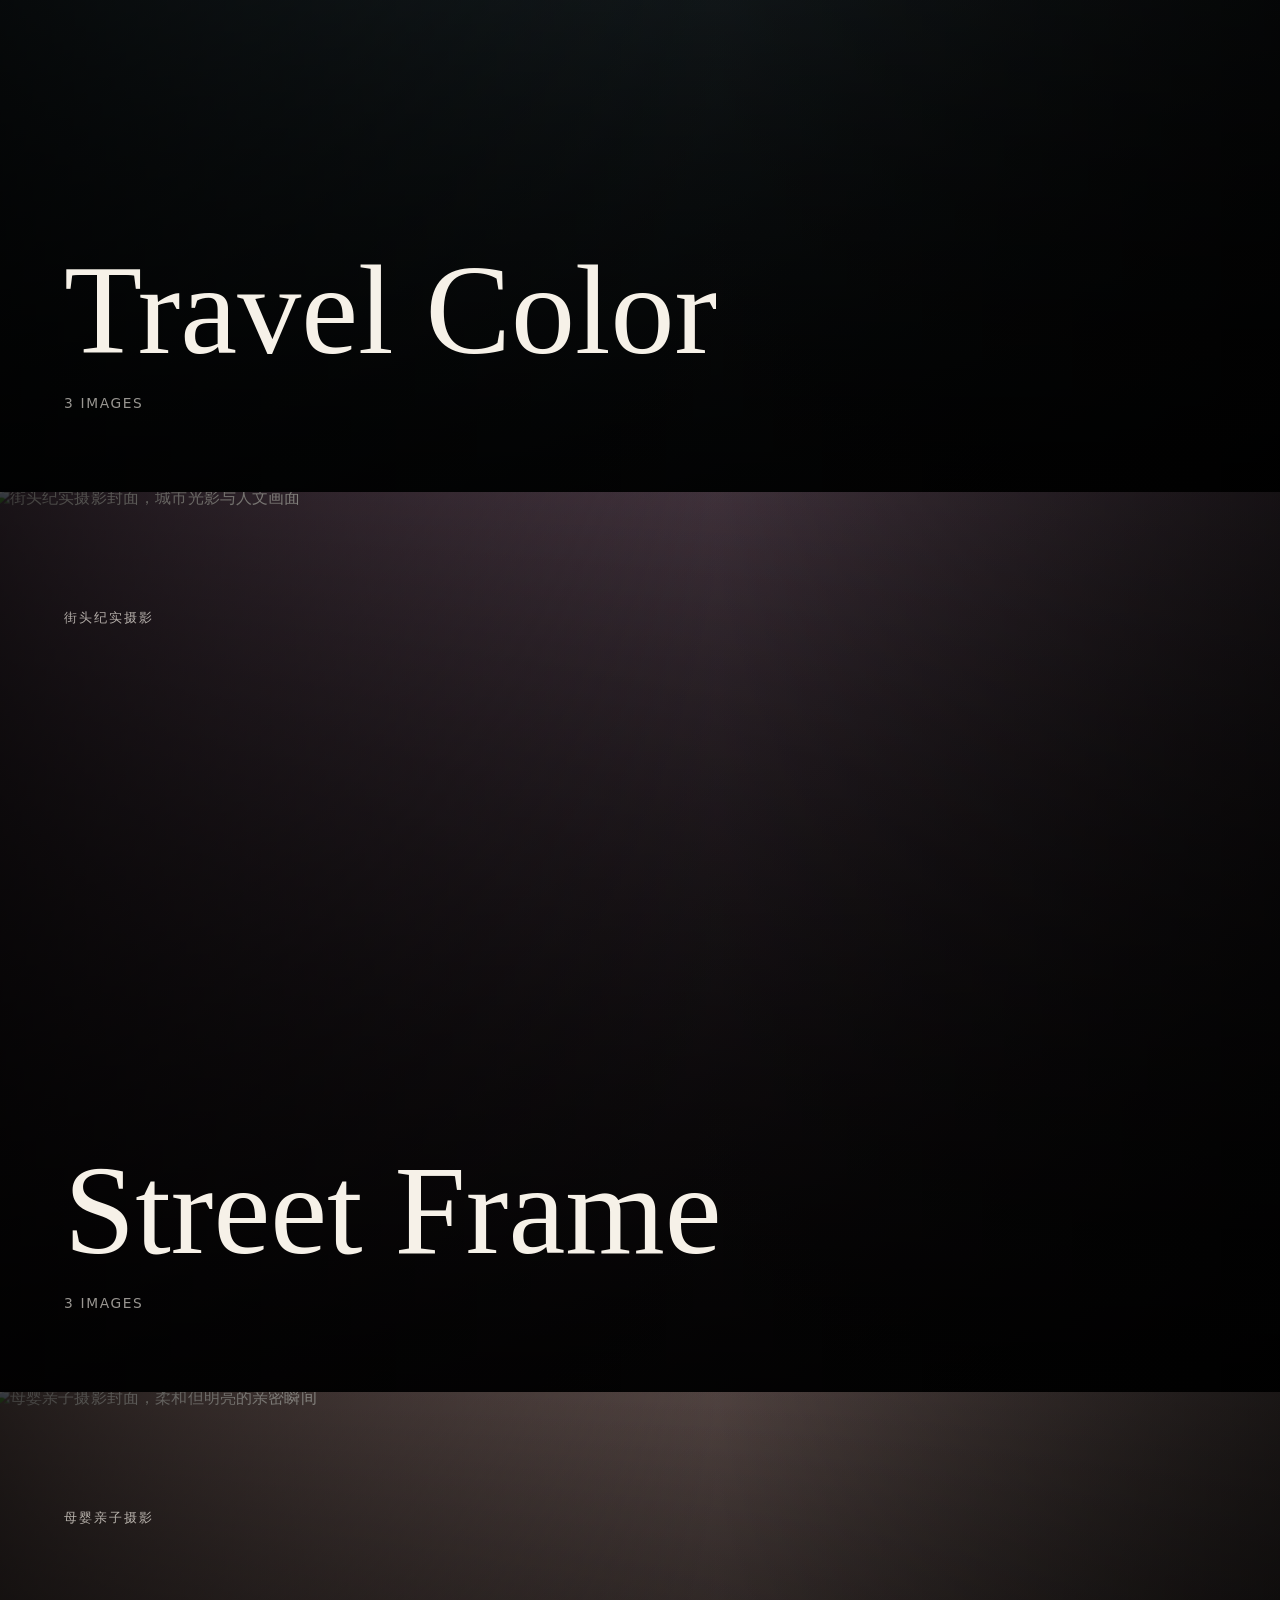
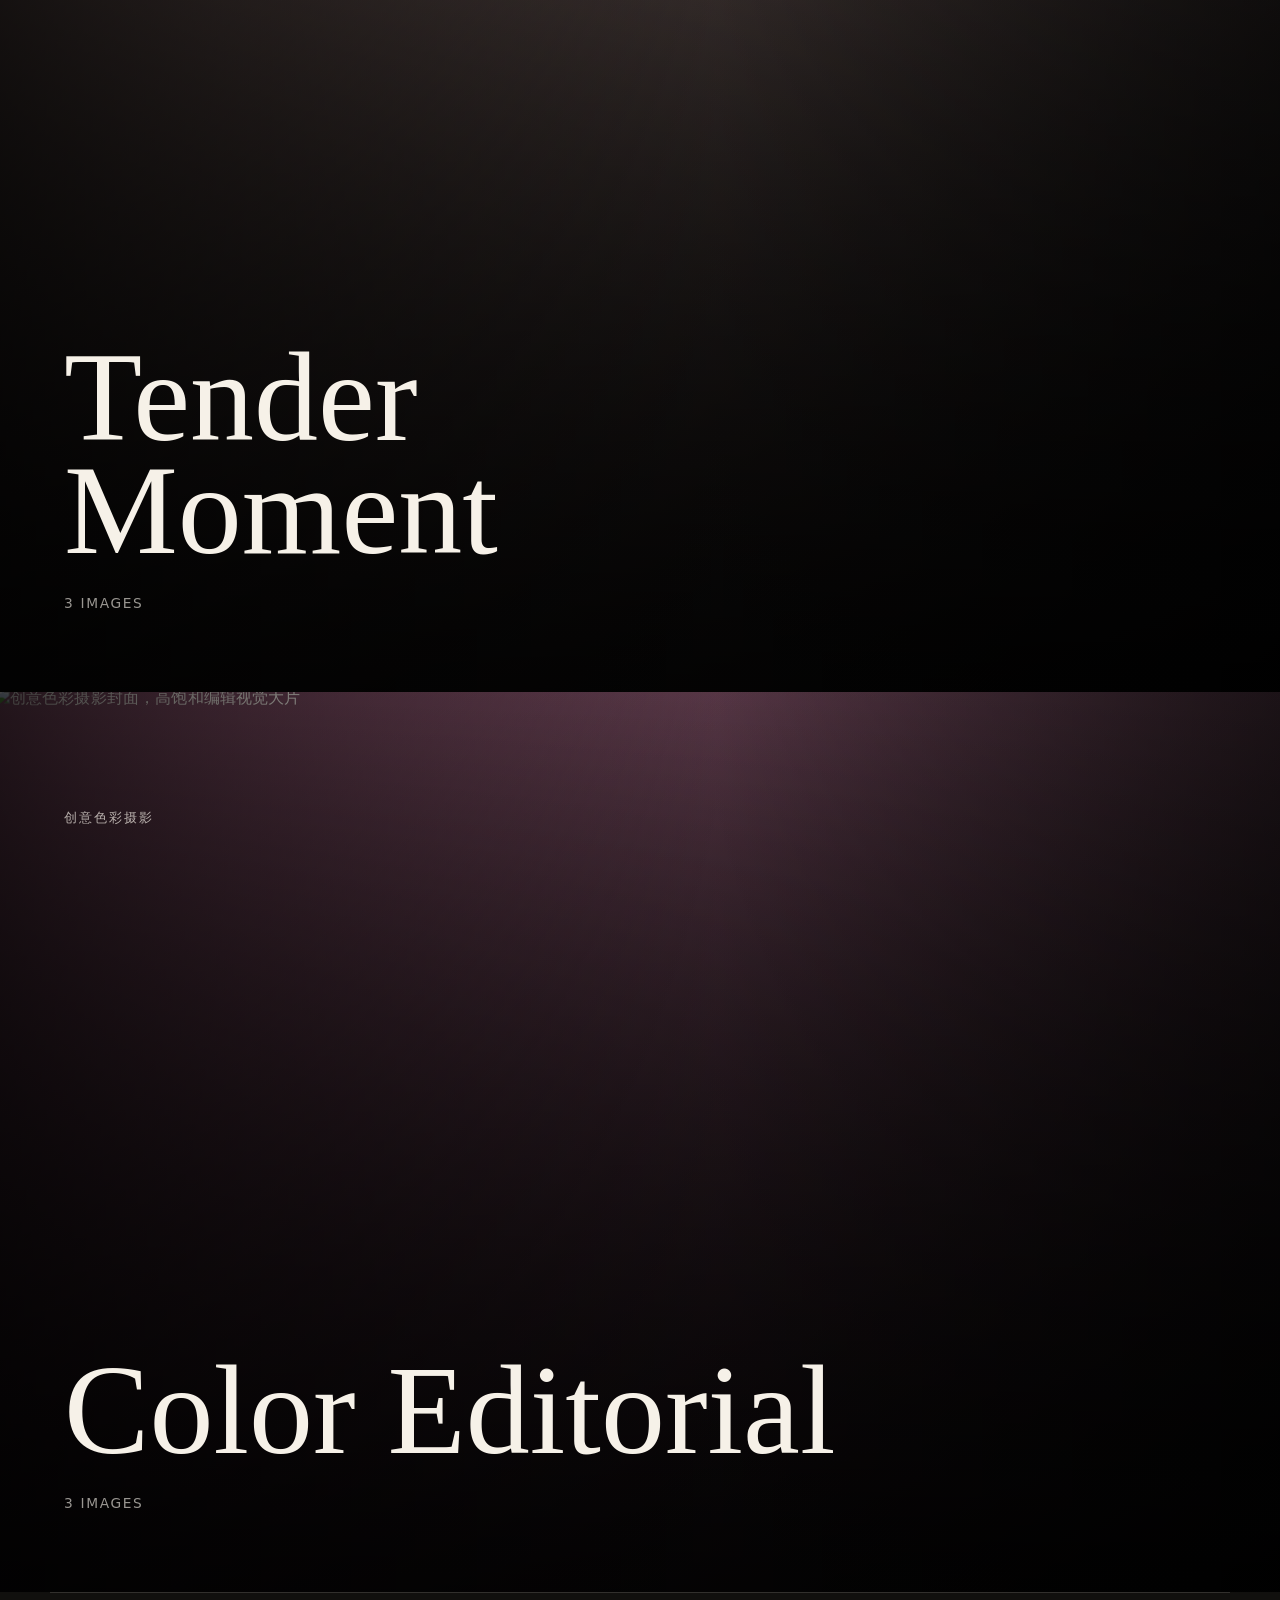
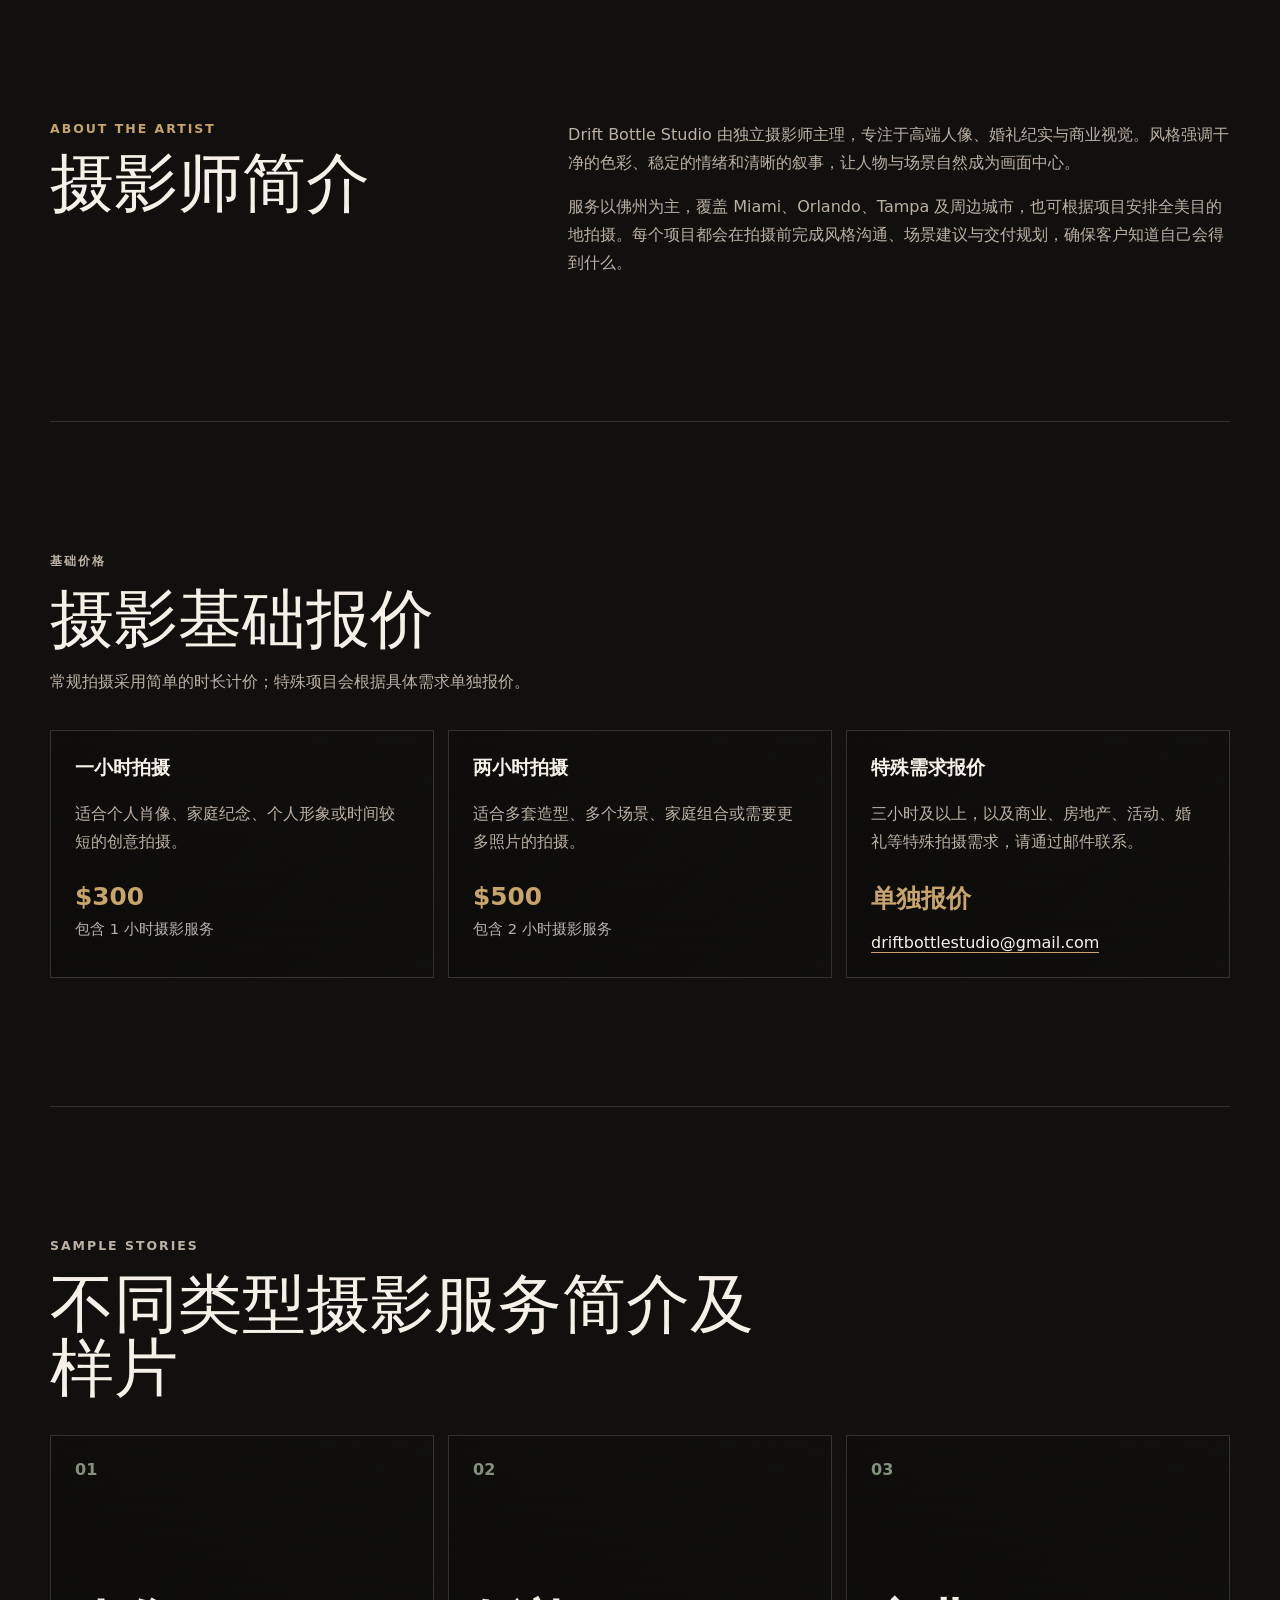
==== commit f986e14b: "Update Simplified Chinese base pricing" ====
--- a/zh-cn.html
+++ b/zh-cn.html
@@ -32,25 +32,13 @@
         "url": "https://driftbottlestudio.com/",
         "image": "https://driftbottlestudio.com/assets/og.svg",
         "description": "高端人像、婚礼、商业、活动、生日 Party、运动比赛与家庭纪念摄影服务。",
-        "priceRange": "$$",
+        "priceRange": "$300-$500+",
         "areaServed": ["Florida", "Miami", "Orlando", "Tampa", "United States"],
         "sameAs": [],
         "makesOffer": [
-          { "@type": "Offer", "name": "人像摄影", "priceSpecification": { "@type": "PriceSpecification", "priceCurrency": "USD", "minPrice": 680 } },
-          { "@type": "Offer", "name": "婚礼摄影", "priceSpecification": { "@type": "PriceSpecification", "priceCurrency": "USD", "minPrice": 1800 } },
-          { "@type": "Offer", "name": "商业摄影", "priceSpecification": { "@type": "PriceSpecification", "priceCurrency": "USD", "minPrice": 1200 } },
-          { "@type": "Offer", "name": "活动摄影", "priceSpecification": { "@type": "PriceSpecification", "priceCurrency": "USD", "minPrice": 950 } },
-          { "@type": "Offer", "name": "生日 Party 摄影", "priceSpecification": { "@type": "PriceSpecification", "priceCurrency": "USD", "minPrice": 780 } },
-          { "@type": "Offer", "name": "运动比赛摄影", "priceSpecification": { "@type": "PriceSpecification", "priceCurrency": "USD", "minPrice": 850 } },
-          { "@type": "Offer", "name": "家庭纪念摄影", "priceSpecification": { "@type": "PriceSpecification", "priceCurrency": "USD", "minPrice": 720 } },
-          { "@type": "Offer", "name": "产品摄影", "priceSpecification": { "@type": "PriceSpecification", "priceCurrency": "USD", "minPrice": 900 } },
-          { "@type": "Offer", "name": "餐饮摄影", "priceSpecification": { "@type": "PriceSpecification", "priceCurrency": "USD", "minPrice": 850 } },
-          { "@type": "Offer", "name": "空间摄影", "priceSpecification": { "@type": "PriceSpecification", "priceCurrency": "USD", "minPrice": 1000 } },
-          { "@type": "Offer", "name": "毕业摄影", "priceSpecification": { "@type": "PriceSpecification", "priceCurrency": "USD", "minPrice": 650 } },
-          { "@type": "Offer", "name": "旅行风景摄影", "priceSpecification": { "@type": "PriceSpecification", "priceCurrency": "USD", "minPrice": 1200 } },
-          { "@type": "Offer", "name": "街头纪实摄影", "priceSpecification": { "@type": "PriceSpecification", "priceCurrency": "USD", "minPrice": 900 } },
-          { "@type": "Offer", "name": "母婴亲子摄影", "priceSpecification": { "@type": "PriceSpecification", "priceCurrency": "USD", "minPrice": 780 } },
-          { "@type": "Offer", "name": "创意色彩摄影", "priceSpecification": { "@type": "PriceSpecification", "priceCurrency": "USD", "minPrice": 980 } }
+          { "@type": "Offer", "name": "一小时摄影服务", "price": 300, "priceCurrency": "USD" },
+          { "@type": "Offer", "name": "两小时摄影服务", "price": 500, "priceCurrency": "USD" },
+          { "@type": "Offer", "name": "特殊摄影项目", "description": "三小时及以上，以及商业、房地产、活动、婚礼等特殊拍摄需求，请通过邮件单独询价。" }
         ]
       }
     </script>
@@ -229,52 +217,28 @@
 
       <section id="services" class="section services">
         <div class="section-heading">
-          <p class="eyebrow">Services & Pricing</p>
-          <h2>服务列表与价格</h2>
-          <p>价格为第一版展示用起价，可在后台内容中替换为真实报价。</p>
-        </div>
-        <div class="service-grid">
+          <p class="eyebrow">基础价格</p>
+          <h2>摄影基础报价</h2>
+          <p>常规拍摄采用简单的时长计价；特殊项目会根据具体需求单独报价。</p>
+        </div>
+        <div class="service-grid pricing-grid">
           <article class="service" style="--image: url('https://images.pexels.com/photos/1858175/pexels-photo-1858175.jpeg?auto=compress&amp;cs=tinysrgb&amp;w=1200');">
-            <h3>人像摄影</h3>
-            <p>适合个人形象、艺术肖像、家庭纪念与社交媒体视觉。</p>
-            <strong>$680 起</strong>
-            <span>2 小时拍摄 / 12 张精修 / 在线选片</span>
-          </article>
-          <article class="service" style="--image: url('https://images.pexels.com/photos/1024993/pexels-photo-1024993.jpeg?auto=compress&amp;cs=tinysrgb&amp;w=1200');">
-            <h3>婚礼摄影</h3>
-            <p>以纪实为主，覆盖仪式、亲友互动、场地氛围与新人肖像。</p>
-            <strong>$1,800 起</strong>
-            <span>半日或全天方案 / 精修组图 / 私密相册</span>
-          </article>
-          <article class="service" style="--image: url('https://images.pexels.com/photos/3184291/pexels-photo-3184291.jpeg?auto=compress&amp;cs=tinysrgb&amp;w=1200');">
-            <h3>商业摄影</h3>
-            <p>为品牌形象、产品宣传、空间与团队视觉提供统一风格输出。</p>
-            <strong>$1,200 起</strong>
-            <span>按项目报价 / 授权范围确认 / 可含短视频</span>
-          </article>
-          <article class="service" style="--image: url('https://images.pexels.com/photos/2608517/pexels-photo-2608517.jpeg?auto=compress&amp;cs=tinysrgb&amp;w=1200');">
-            <h3>活动摄影</h3>
-            <p>适合发布会、私宴、展览、企业活动和高端社交场景。</p>
-            <strong>$950 起</strong>
-            <span>快速预览 / 全流程记录 / 可选当日精选</span>
-          </article>
-          <article class="service" style="--image: url('https://images.pexels.com/photos/1190298/pexels-photo-1190298.jpeg?auto=compress&amp;cs=tinysrgb&amp;w=1200');">
-            <h3>生日 Party 摄影</h3>
-            <p>记录生日宴、私人派对、亲友互动、布置细节与主角肖像。</p>
-            <strong>$780 起</strong>
-            <span>2-3 小时 / 精选预览 / 可选短视频</span>
-          </article>
-          <article class="service" style="--image: url('https://images.pexels.com/photos/2747449/pexels-photo-2747449.jpeg?auto=compress&amp;cs=tinysrgb&amp;w=1200');">
-            <h3>运动比赛摄影</h3>
-            <p>适合校队比赛、马拉松、球赛、训练营和个人运动大片。</p>
-            <strong>$850 起</strong>
-            <span>高速连拍 / 动作瞬间 / 赛事组图</span>
+            <h3>一小时拍摄</h3>
+            <p>适合个人肖像、家庭纪念、个人形象或时间较短的创意拍摄。</p>
+            <strong>$300</strong>
+            <span>包含 1 小时摄影服务</span>
           </article>
           <article class="service" style="--image: url('https://images.pexels.com/photos/2253870/pexels-photo-2253870.jpeg?auto=compress&amp;cs=tinysrgb&amp;w=1200');">
-            <h3>家庭纪念摄影</h3>
-            <p>为家庭聚会、亲子纪念、周年与代际合影留下自然影像。</p>
-            <strong>$720 起</strong>
-            <span>家庭引导 / 18 张精修 / 私密相册</span>
+            <h3>两小时拍摄</h3>
+            <p>适合多套造型、多个场景、家庭组合或需要更多照片的拍摄。</p>
+            <strong>$500</strong>
+            <span>包含 2 小时摄影服务</span>
+          </article>
+          <article class="service custom-price" style="--image: url('https://images.pexels.com/photos/3184291/pexels-photo-3184291.jpeg?auto=compress&amp;cs=tinysrgb&amp;w=1200');">
+            <h3>特殊需求报价</h3>
+            <p>三小时及以上，以及商业、房地产、活动、婚礼等特殊拍摄需求，请通过邮件联系。</p>
+            <strong>单独报价</strong>
+            <a class="price-contact" href="mailto:driftbottlestudio@gmail.com">driftbottlestudio@gmail.com</a>
           </article>
         </div>
       </section>
@@ -384,6 +348,17 @@
         </form>
       </section>
 
+      <section id="contact" class="section contact-section" aria-labelledby="contact-title">
+        <div class="contact-card">
+          <div>
+            <p class="eyebrow">联系方式</p>
+            <h2 id="contact-title">欢迎联系，聊聊你的拍摄计划。</h2>
+            <p>如需咨询档期、价格、合作或其他问题，请直接发送邮件给 Drift Bottle Studio。</p>
+          </div>
+          <a class="contact-email" href="mailto:driftbottlestudio@gmail.com">driftbottlestudio@gmail.com</a>
+        </div>
+      </section>
+
       <section id="social" class="section social-section">
         <div class="section-heading">
           <p class="eyebrow">Social Media</p>
--- a/styles.css
+++ b/styles.css
@@ -437,6 +437,10 @@
   gap: 14px;
 }
 
+.pricing-grid {
+  grid-template-columns: repeat(3, 1fr);
+}
+
 .brand-showcase {
   display: grid;
   place-items: center;
@@ -501,6 +505,20 @@
   font-size: 0.92rem;
 }
 
+.price-contact {
+  position: relative;
+  z-index: 1;
+  display: inline-block;
+  margin-top: 10px;
+  color: var(--ink);
+  border-bottom: 1px solid var(--accent);
+  overflow-wrap: anywhere;
+}
+
+.price-contact:hover {
+  color: var(--accent);
+}
+
 .story-list {
   display: grid;
   grid-template-columns: repeat(3, 1fr);
@@ -639,6 +657,45 @@
   color: var(--accent);
 }
 
+.contact-section {
+  padding-block: clamp(54px, 8vw, 108px);
+}
+
+.contact-card {
+  display: grid;
+  grid-template-columns: minmax(0, 1fr) auto;
+  align-items: end;
+  gap: clamp(30px, 6vw, 90px);
+  padding: clamp(30px, 6vw, 76px);
+  border: 1px solid rgba(199, 164, 106, 0.48);
+  background:
+    radial-gradient(circle at top right, rgba(199, 164, 106, 0.16), transparent 46%),
+    rgba(255, 255, 255, 0.025);
+}
+
+.contact-card h2 {
+  max-width: 760px;
+  margin: 8px 0 16px;
+}
+
+.contact-card p:last-child {
+  max-width: 660px;
+  margin-bottom: 0;
+  color: var(--muted);
+}
+
+.contact-email {
+  color: var(--ink);
+  border-bottom: 1px solid var(--accent);
+  padding-bottom: 7px;
+  font-size: clamp(1rem, 2vw, 1.3rem);
+  overflow-wrap: anywhere;
+}
+
+.contact-email:hover {
+  color: var(--accent);
+}
+
 .uploaded-preview {
   display: grid;
   grid-template-columns: repeat(4, 1fr);
@@ -892,4 +949,9 @@
   .site-footer div {
     text-align: left;
   }
-}
+
+  .contact-card {
+    grid-template-columns: 1fr;
+    align-items: start;
+  }
+}
